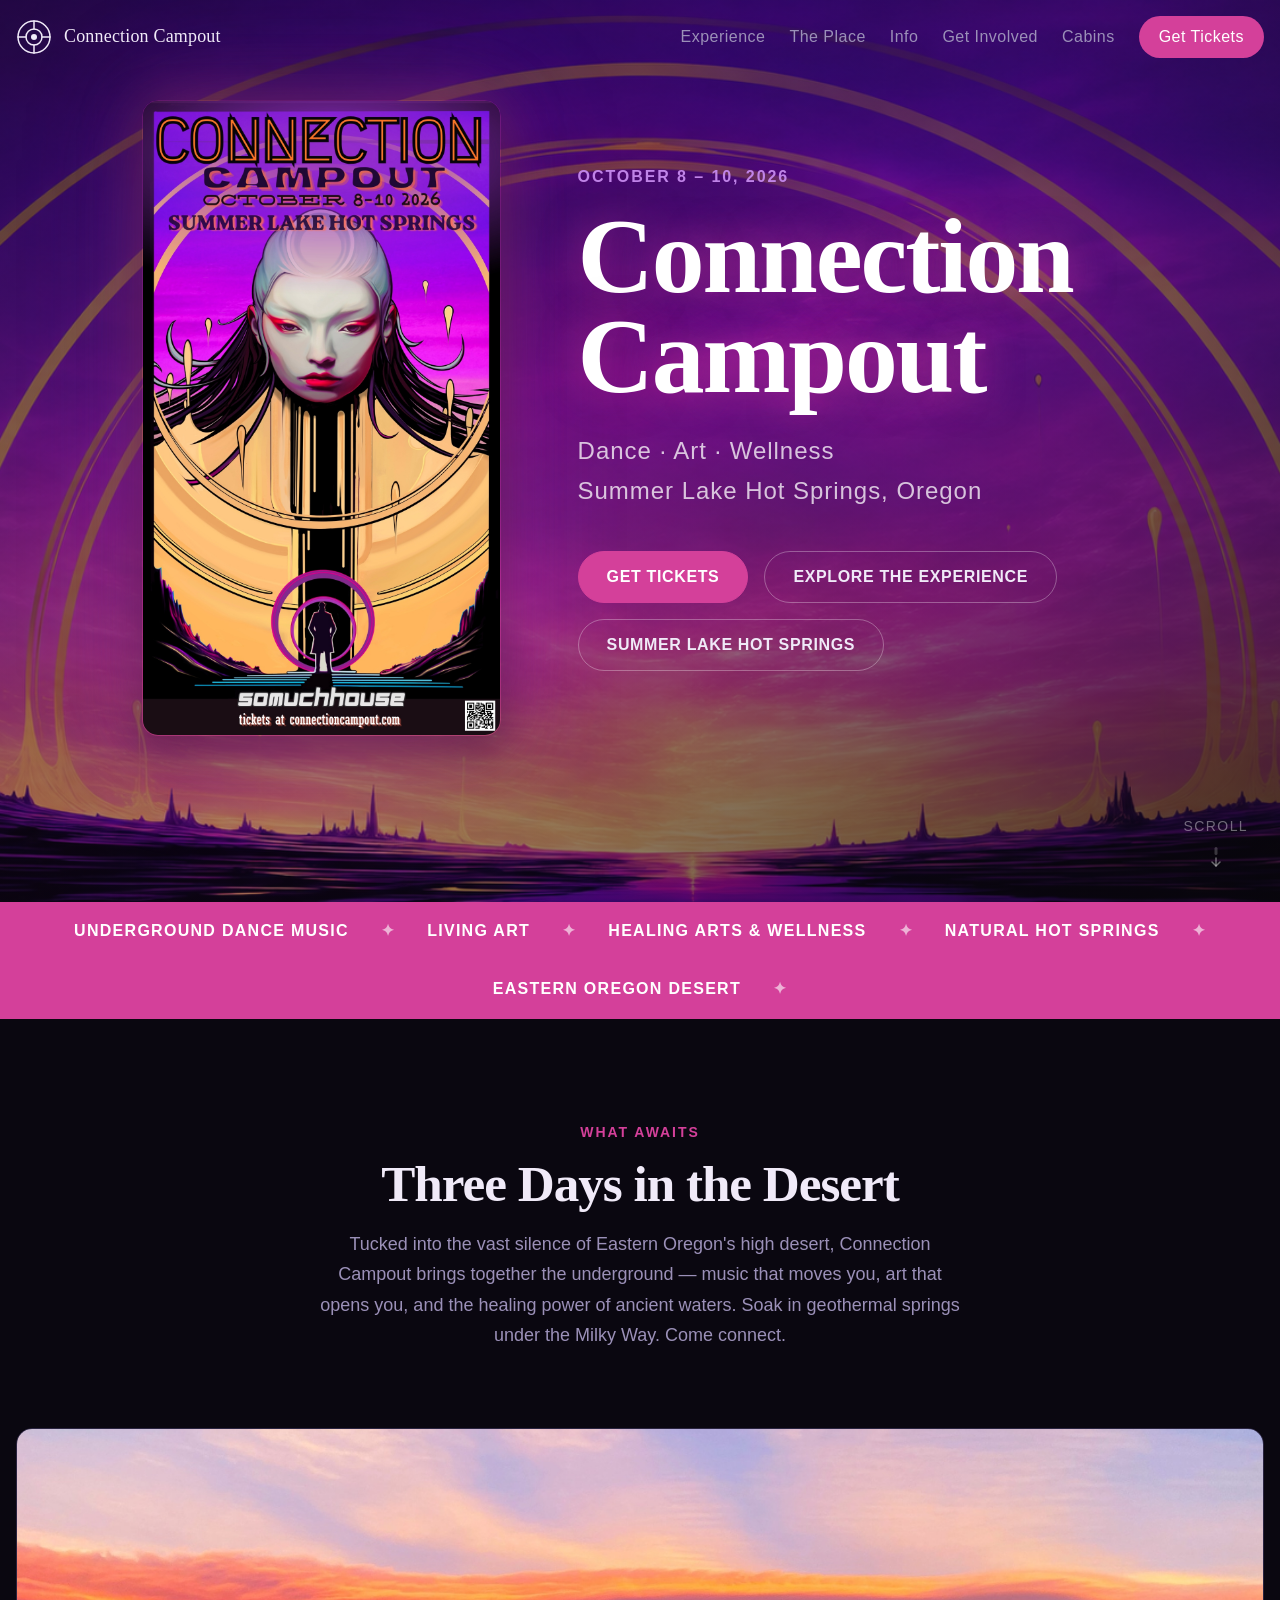
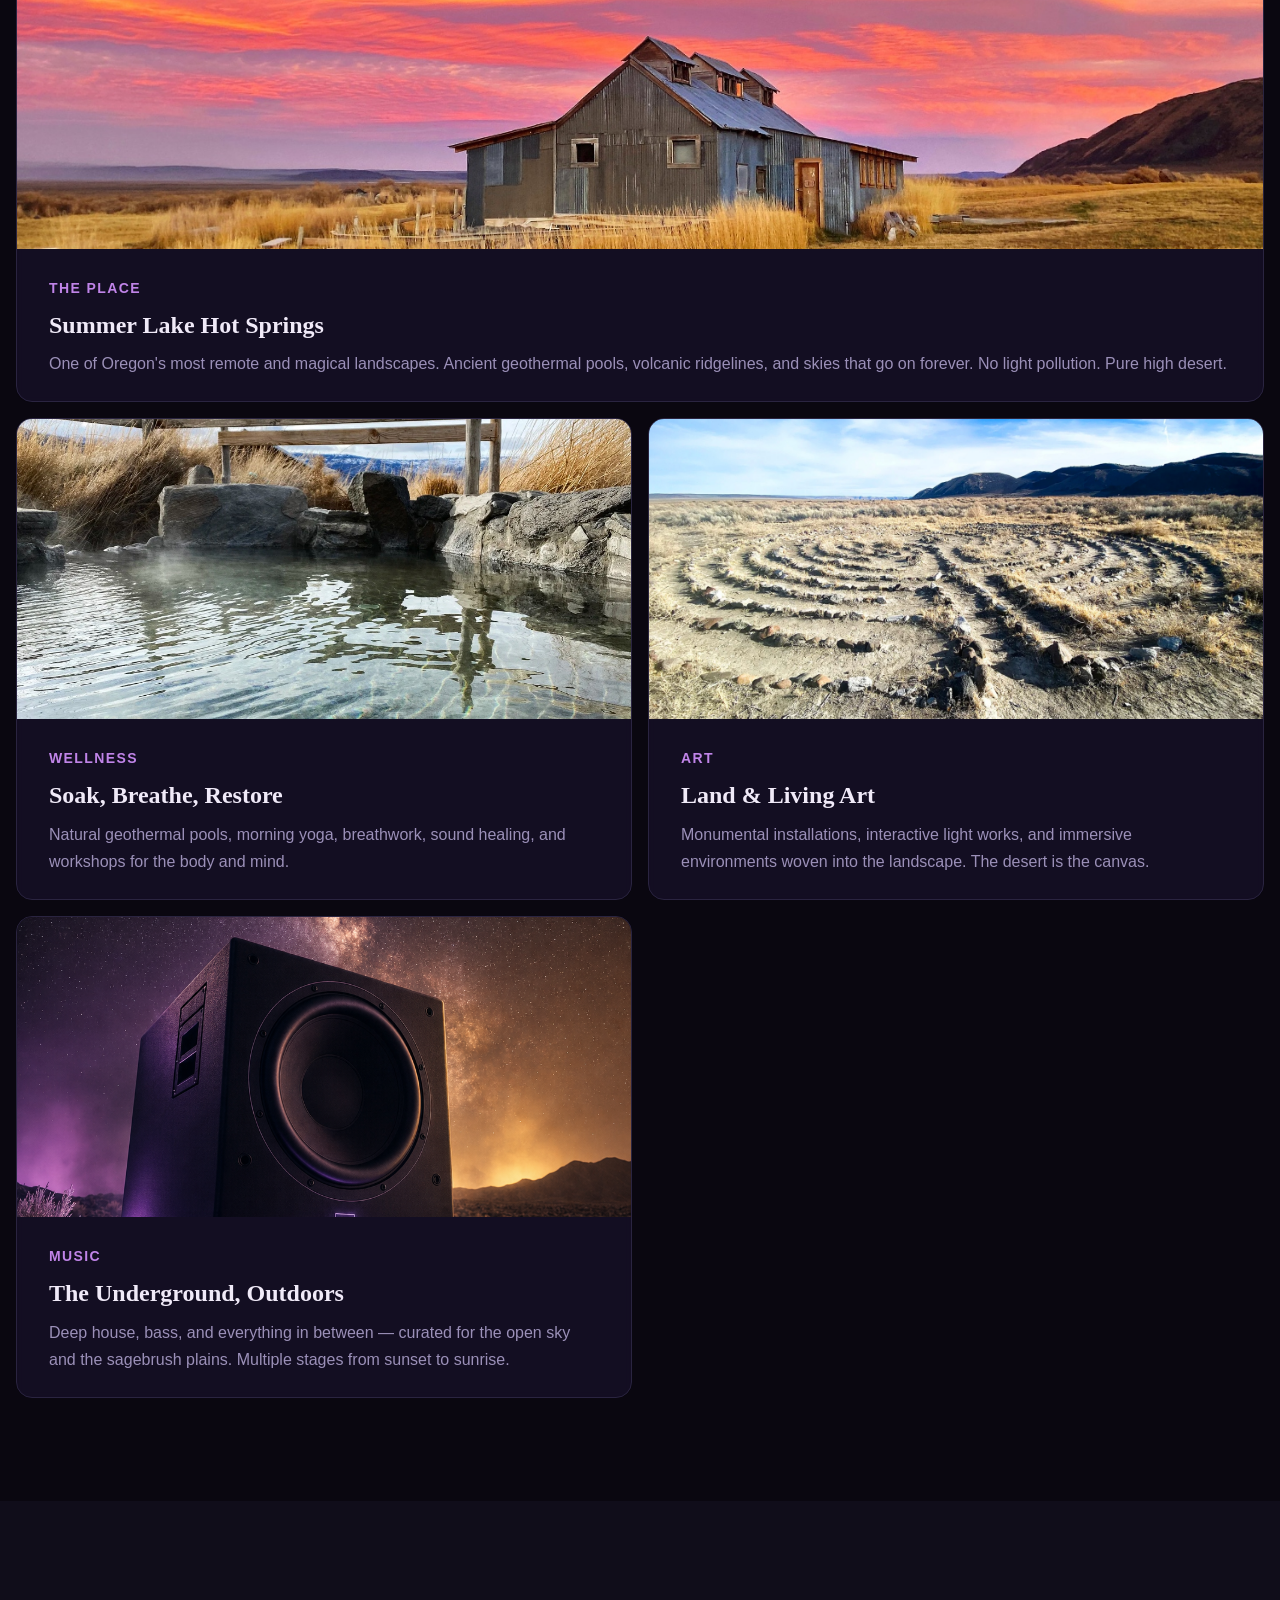
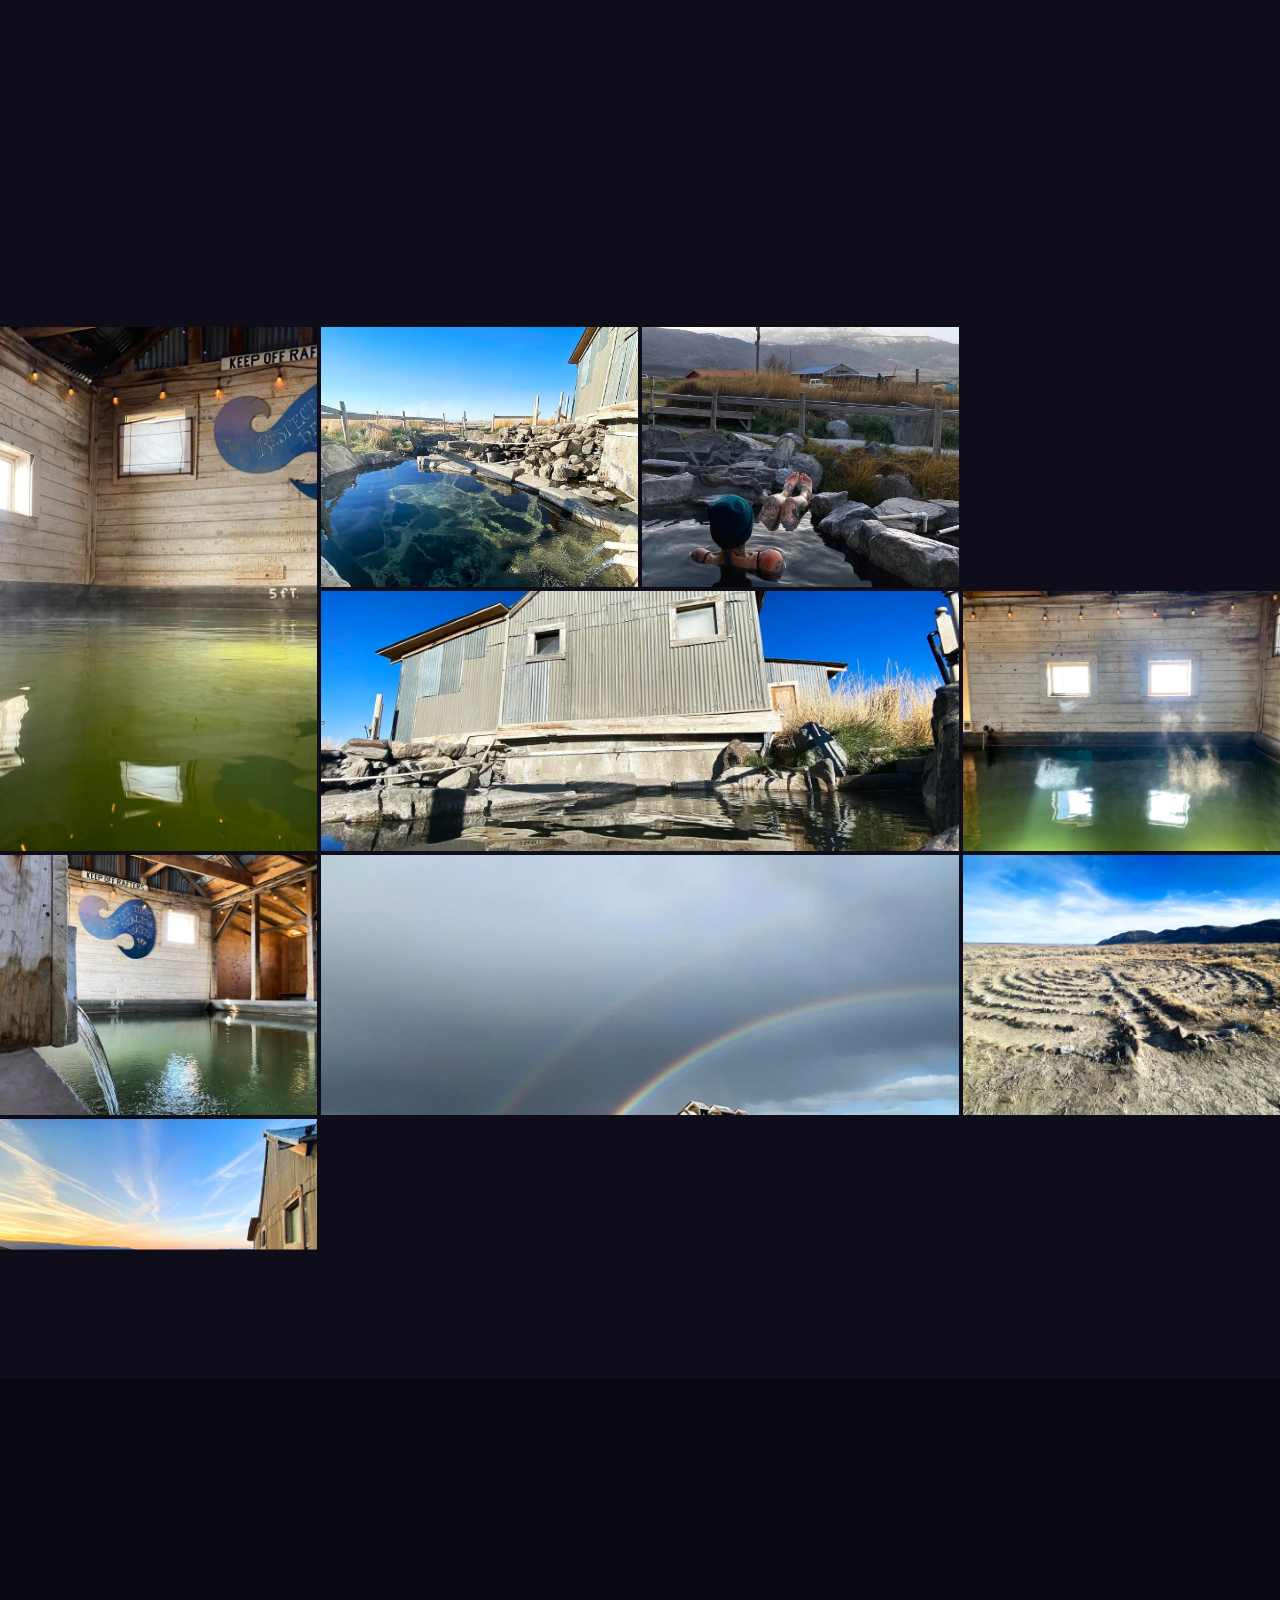
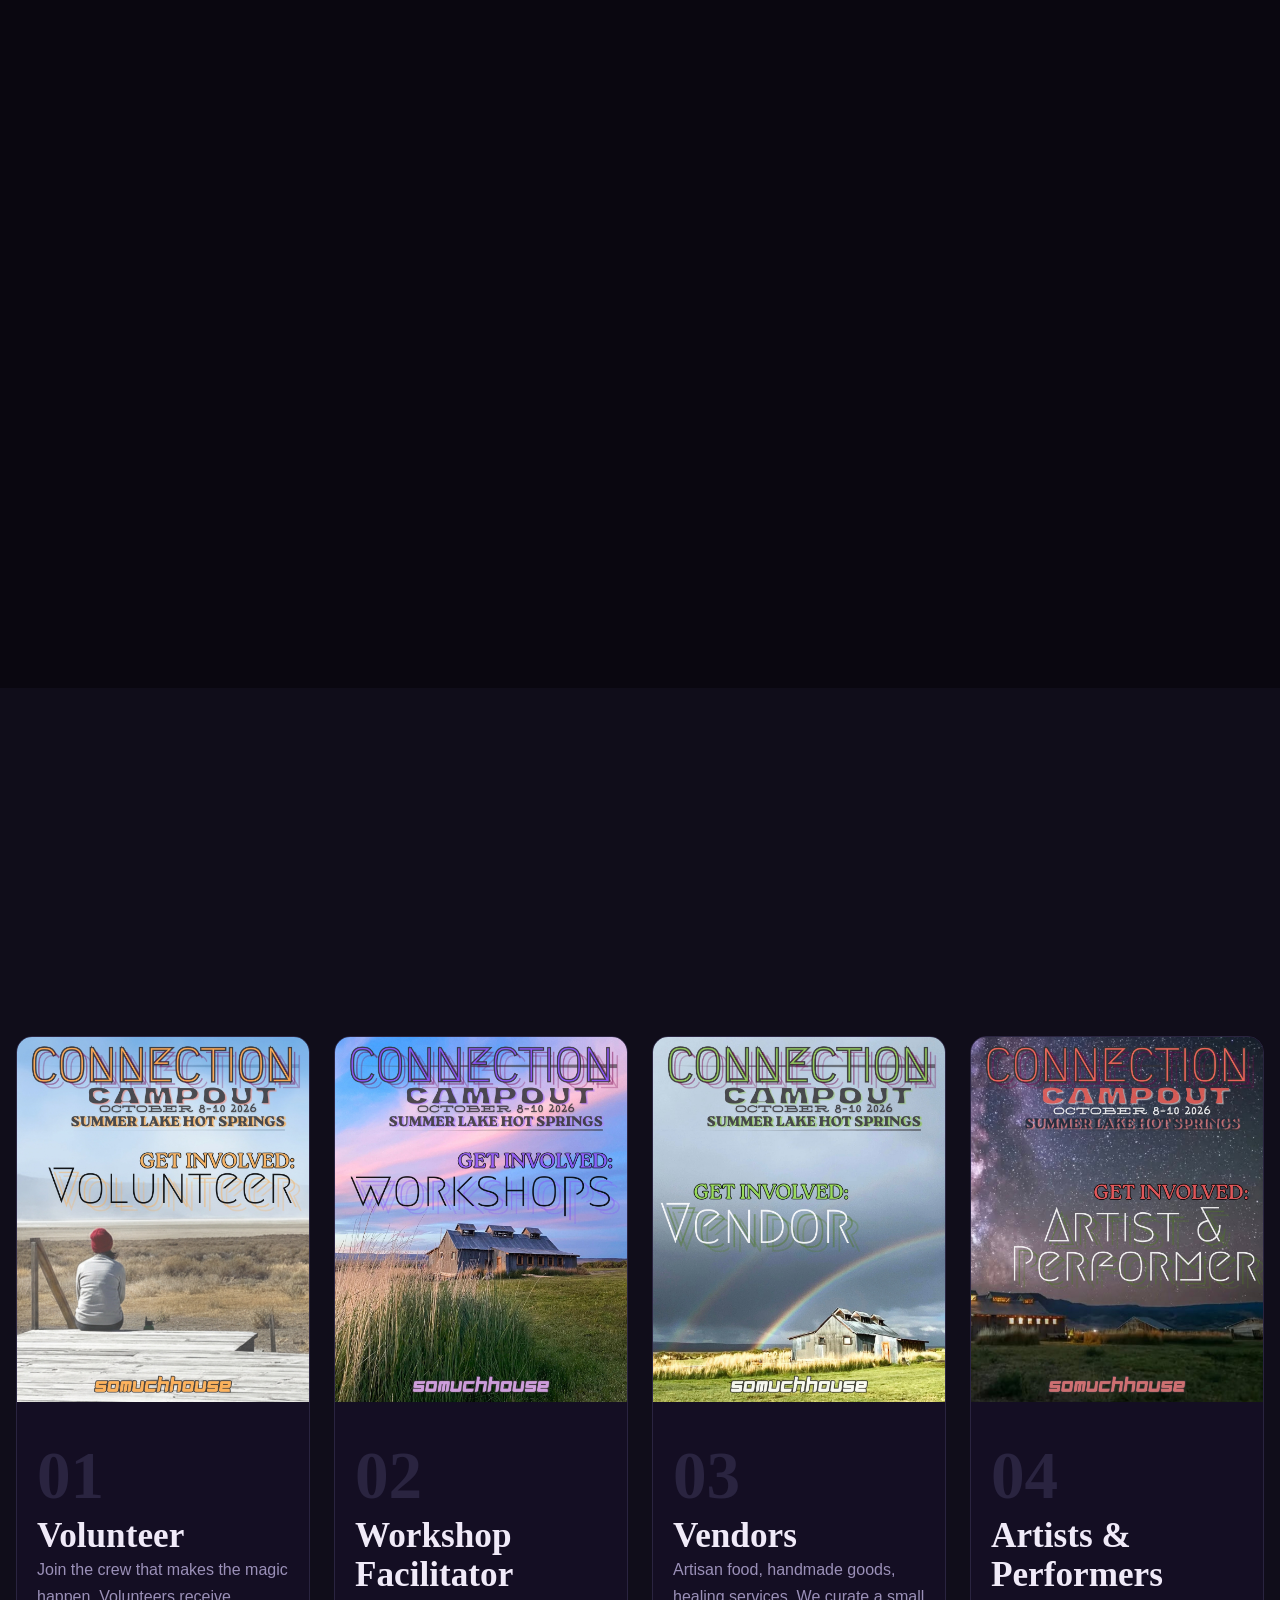
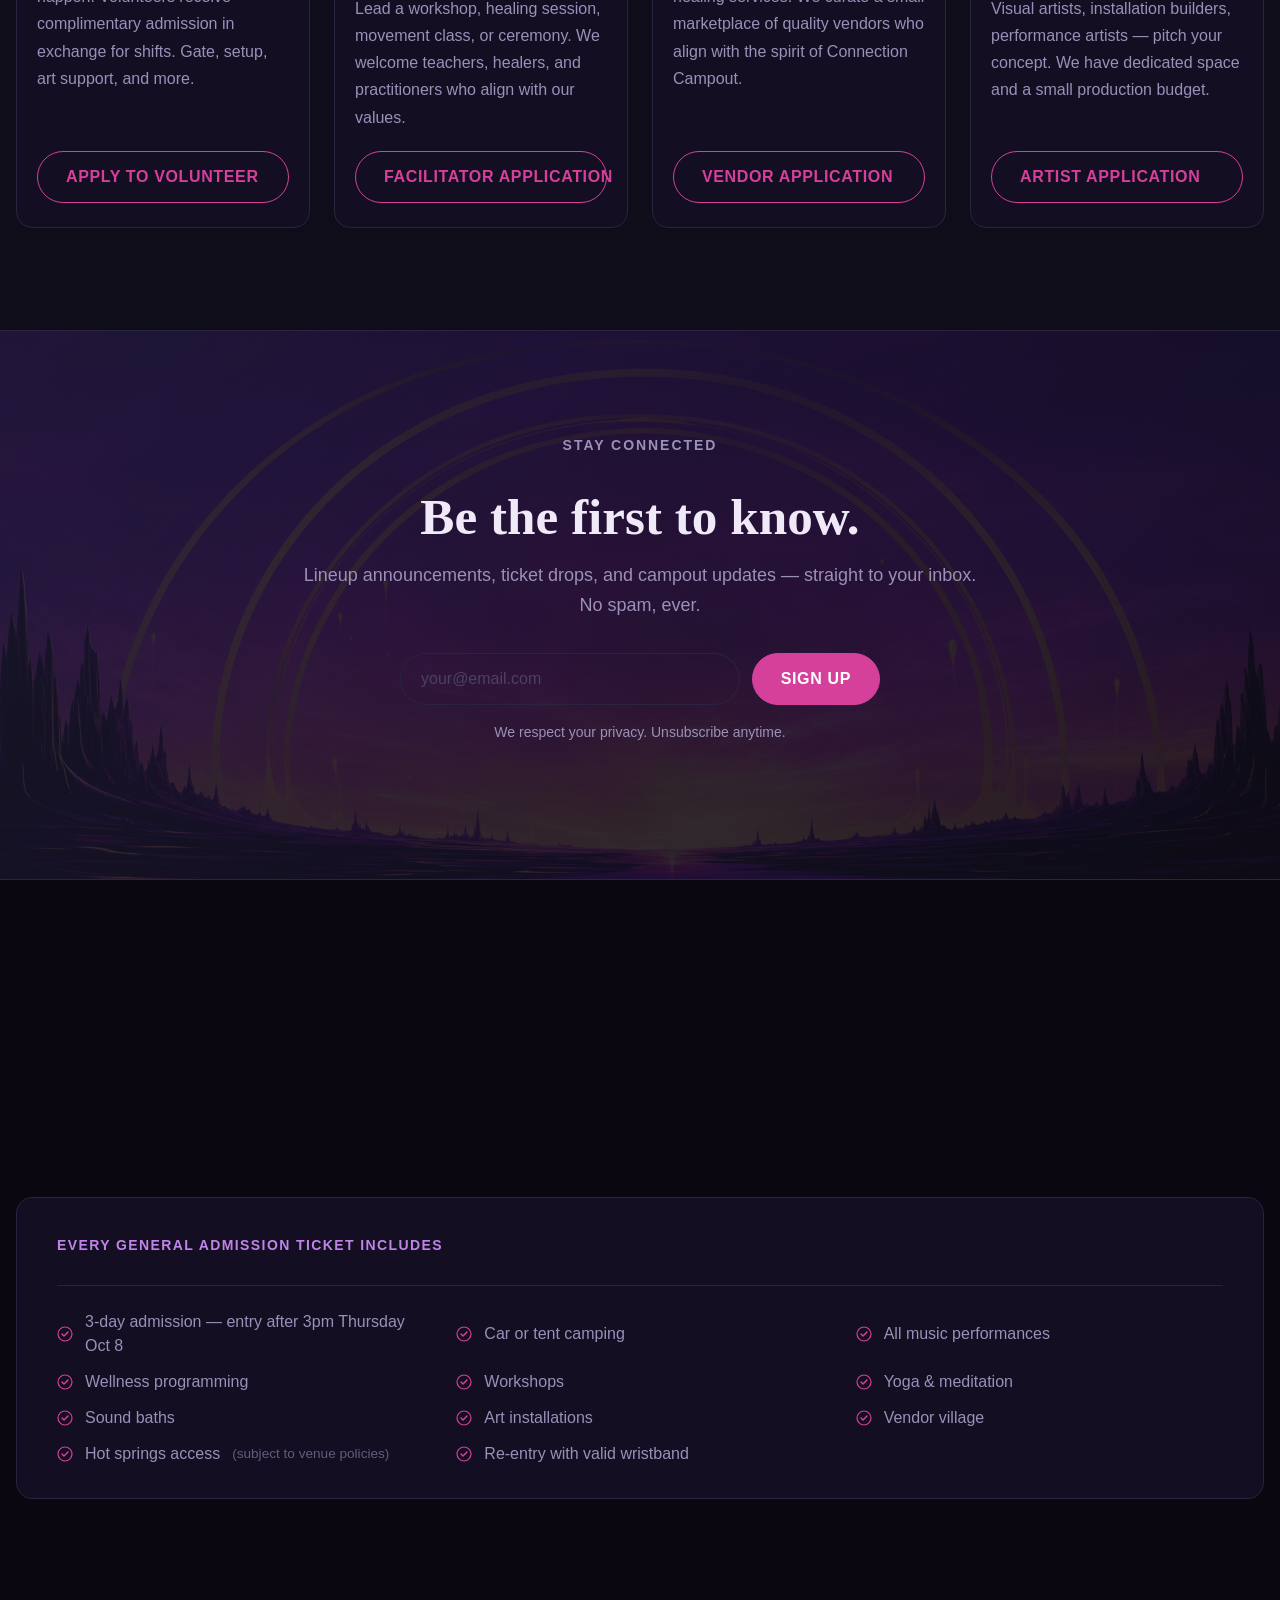
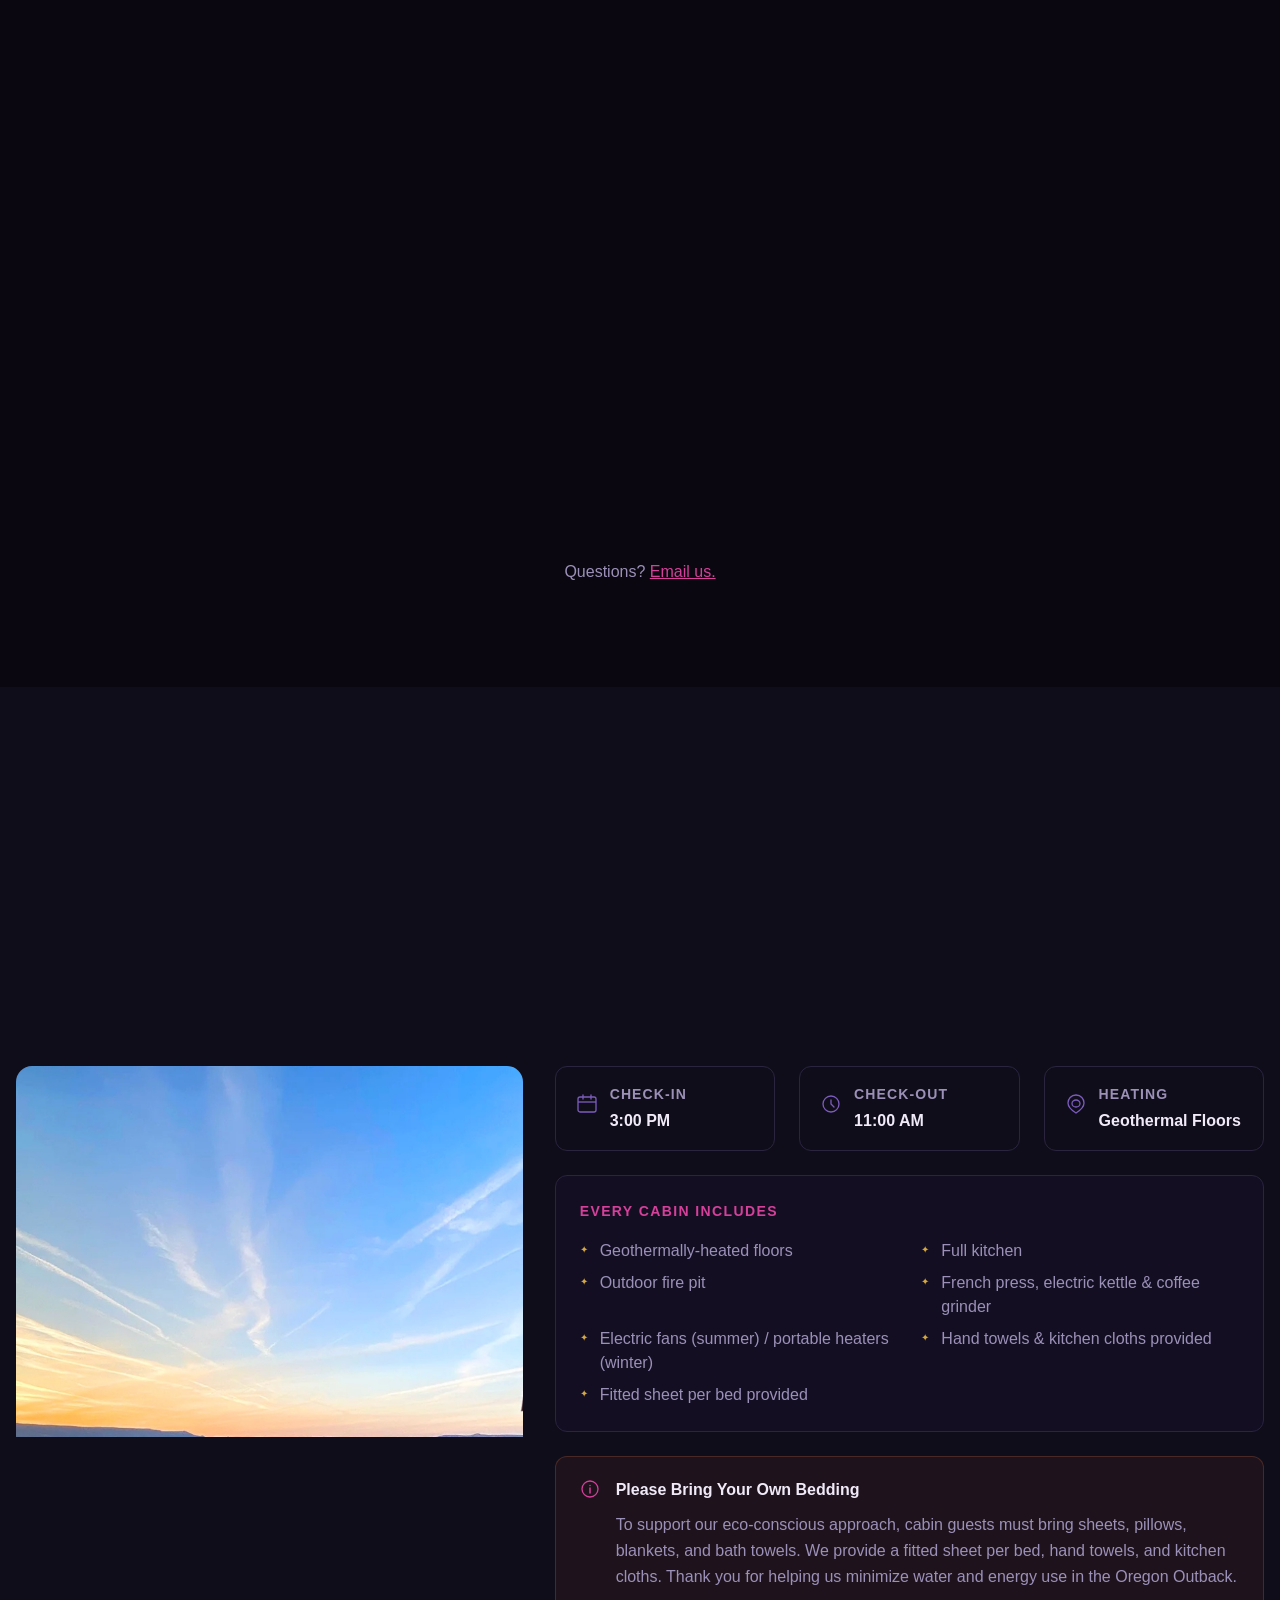
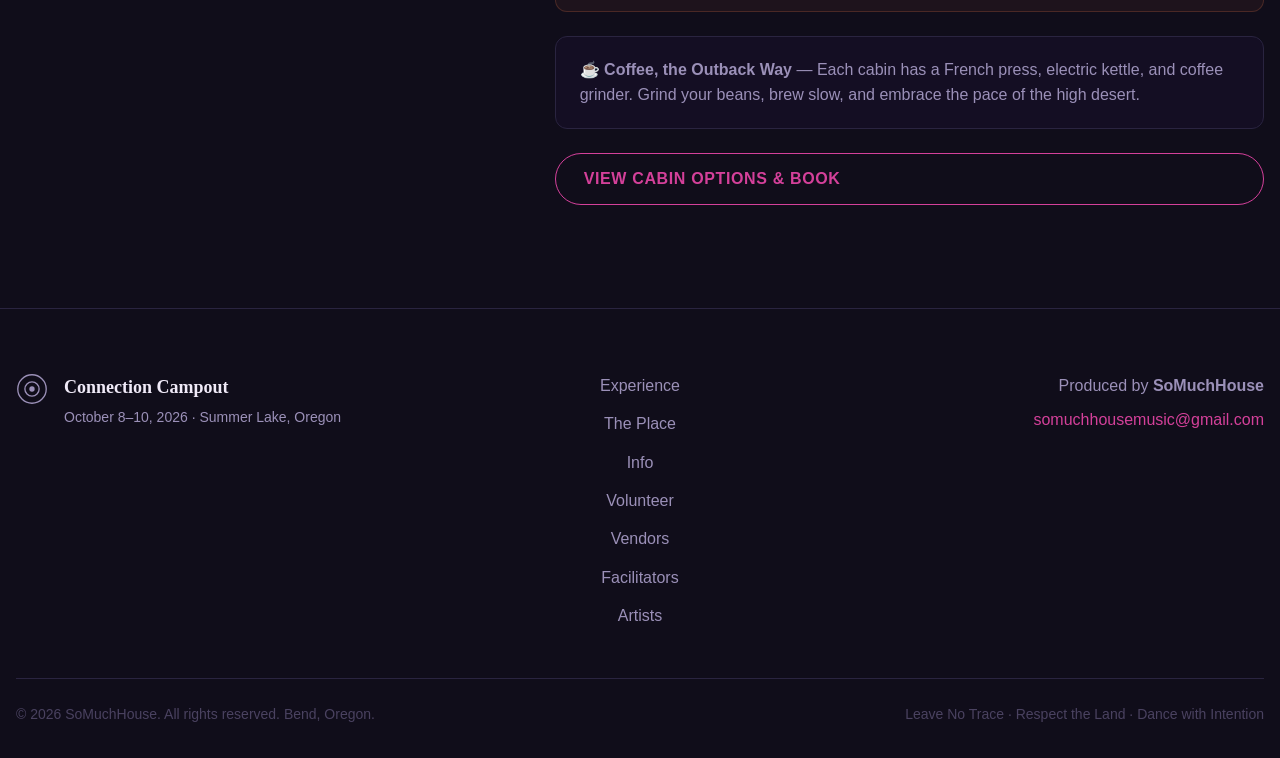
==== index.html @ ac726576 "Update ticket buttons to Mixlo slug URL" ====
<!DOCTYPE html>
<html lang="en" data-theme="dark">
<head>
  <meta charset="UTF-8" />
  <meta name="viewport" content="width=device-width, initial-scale=1.0" />
  <title>Connection Campout 2026 — Dance · Art · Wellness · Summer Lake, Oregon</title>
  <meta name="description" content="Connection Campout is a 3-day festival of underground dance music, art, and wellness at Summer Lake Hot Springs, Eastern Oregon. October 8–10, 2026." />
  <meta property="og:title" content="Connection Campout 2026" />
  <meta property="og:description" content="Dance · Art · Wellness · October 8–10 · Summer Lake Hot Springs, Oregon" />
  <meta property="og:image" content="images/bathhouse_sunset.jpg" />
  <meta property="og:type" content="website" />

  <link href="https://api.fontshare.com/v2/css?f[]=erode@300,400,500,600,700&f[]=satoshi@300,400,500,700&display=swap" rel="stylesheet" />
  <link rel="stylesheet" href="css/style.css" />
</head>
<body>

  <!-- NAV -->
  <header class="nav" id="nav">
    <div class="nav-inner">
      <a href="index.html" class="nav-logo" aria-label="Connection Campout Home">
        <svg width="36" height="36" viewBox="0 0 36 36" fill="none" aria-hidden="true">
          <circle cx="18" cy="18" r="16" stroke="currentColor" stroke-width="1.5"/>
          <circle cx="18" cy="18" r="8" stroke="currentColor" stroke-width="1.5"/>
          <line x1="18" y1="2" x2="18" y2="10" stroke="currentColor" stroke-width="1.5" stroke-linecap="round"/>
          <line x1="18" y1="26" x2="18" y2="34" stroke="currentColor" stroke-width="1.5" stroke-linecap="round"/>
          <line x1="2" y1="18" x2="10" y2="18" stroke="currentColor" stroke-width="1.5" stroke-linecap="round"/>
          <line x1="26" y1="18" x2="34" y2="18" stroke="currentColor" stroke-width="1.5" stroke-linecap="round"/>
          <circle cx="18" cy="18" r="3" fill="currentColor"/>
        </svg>
        <span class="nav-wordmark">Connection Campout</span>
      </a>
      <nav class="nav-links" aria-label="Main navigation">
        <a href="#experience">Experience</a>
        <a href="#gallery">The Place</a>
        <a href="#info">Info</a>
        <a href="#get-involved">Get Involved</a>
        <a href="#cabins">Cabins</a>
        <a href="#tickets" class="nav-cta">Get Tickets</a>
      </nav>
      <button class="nav-hamburger" aria-label="Open menu" id="hamburger">
        <span></span><span></span><span></span>
      </button>
    </div>
  </header>

  <!-- MOBILE MENU -->
  <div class="mobile-menu" id="mobile-menu" aria-hidden="true">
    <button class="mobile-close" id="mobile-close" aria-label="Close menu">✕</button>
    <nav class="mobile-nav-links">
      <a href="#experience" class="mobile-link">Experience</a>
      <a href="#gallery" class="mobile-link">The Place</a>
      <a href="#info" class="mobile-link">Info</a>
      <a href="#get-involved" class="mobile-link">Get Involved</a>
      <a href="#cabins" class="mobile-link">Cabins</a>
      <a href="#tickets" class="mobile-link highlight">Get Tickets</a>
    </nav>
  </div>

  <!-- HERO -->
  <section class="hero hero--artwork" id="hero">
    <div class="hero-bg">
      <img src="images/artwork_bg_wide.png" alt="Connection Campout 2026 festival artwork background" class="hero-img" />
      <div class="hero-overlay hero-overlay--artwork"></div>
    </div>
    <div class="hero-content hero-content--artwork">
      <div class="hero-poster-wrap">
        <img src="images/official_artwork.jpg" alt="Connection Campout 2026 official event poster" class="hero-poster" />
      </div>
      <div class="hero-text-wrap">
        <p class="hero-eyebrow">October 8 – 10, 2026</p>
        <h1 class="hero-title">Connection<br/>Campout</h1>
        <p class="hero-sub">Dance · Art · Wellness<br/>Summer Lake Hot Springs, Oregon</p>
        <div class="hero-actions">
          <a href="#tickets" class="btn btn-primary">Get Tickets</a>
          <a href="#experience" class="btn btn-ghost">Explore the Experience</a>
          <a href="https://summerlakehotsprings.squarespace.com/" target="_blank" rel="noopener" class="btn btn-ghost">Summer Lake Hot Springs</a>
        </div>
      </div>
    </div>
    <div class="hero-scroll-hint" aria-hidden="true">
      <span>Scroll</span>
      <svg width="16" height="24" viewBox="0 0 16 24" fill="none"><rect x="6.5" y="1" width="3" height="8" rx="1.5" fill="currentColor" opacity="0.5"/><path d="M8 20L4 16M8 20L12 16" stroke="currentColor" stroke-width="1.5" stroke-linecap="round"/><line x1="8" y1="12" x2="8" y2="20" stroke="currentColor" stroke-width="1.5" stroke-linecap="round"/></svg>
    </div>
  </section>

  <!-- ANNOUNCEMENT BAND -->
  <div class="band">
    <div class="band-inner">
      <span>Underground Dance Music</span>
      <span class="band-dot" aria-hidden="true">✦</span>
      <span>Living Art</span>
      <span class="band-dot" aria-hidden="true">✦</span>
      <span>Healing Arts &amp; Wellness</span>
      <span class="band-dot" aria-hidden="true">✦</span>
      <span>Natural Hot Springs</span>
      <span class="band-dot" aria-hidden="true">✦</span>
      <span>Eastern Oregon Desert</span>
      <span class="band-dot" aria-hidden="true">✦</span>
    </div>
  </div>

  <!-- EXPERIENCE SECTION -->
  <section class="section experience" id="experience">
    <div class="container">
      <div class="section-header">
        <p class="section-label">What Awaits</p>
        <h2 class="section-title">Three Days in the Desert</h2>
        <p class="section-body">Tucked into the vast silence of Eastern Oregon's high desert, Connection Campout brings together the underground — music that moves you, art that opens you, and the healing power of ancient waters. Soak in geothermal springs under the Milky Way. Come connect.</p>
      </div>

      <div class="experience-grid">
        <div class="exp-card exp-card--large">
          <img src="images/bathhouse_sunrise.jpg" alt="Summer Lake Hot Springs bathhouse at sunrise with vivid pink and orange sky" class="exp-card-img" loading="lazy"/>
          <div class="exp-card-body">
            <span class="exp-tag">The Place</span>
            <h3>Summer Lake Hot Springs</h3>
            <p>One of Oregon's most remote and magical landscapes. Ancient geothermal pools, volcanic ridgelines, and skies that go on forever. No light pollution. Pure high desert.</p>
          </div>
        </div>
        <div class="exp-card">
          <img src="images/outdoor_pools.jpg" alt="Outdoor hot spring pool with blue sky and mountains at Summer Lake" class="exp-card-img" loading="lazy"/>
          <div class="exp-card-body">
            <span class="exp-tag">Wellness</span>
            <h3>Soak, Breathe, Restore</h3>
            <p>Natural geothermal pools, morning yoga, breathwork, sound healing, and workshops for the body and mind.</p>
          </div>
        </div>
        <div class="exp-card">
          <img src="images/labyrinth.jpg" alt="Stone labyrinth in the Eastern Oregon desert at Summer Lake" class="exp-card-img" loading="lazy"/>
          <div class="exp-card-body">
            <span class="exp-tag">Art</span>
            <h3>Land &amp; Living Art</h3>
            <p>Monumental installations, interactive light works, and immersive environments woven into the landscape. The desert is the canvas.</p>
          </div>
        </div>
        <div class="exp-card">
          <img src="images/music_subwoofer.png" alt="Subwoofer speaker under the Milky Way in the Eastern Oregon desert" class="exp-card-img" loading="lazy"/>
          <div class="exp-card-body">
            <span class="exp-tag">Music</span>
            <h3>The Underground, Outdoors</h3>
            <p>Deep house, bass, and everything in between — curated for the open sky and the sagebrush plains. Multiple stages from sunset to sunrise.</p>
          </div>
        </div>
      </div>
    </div>
  </section>

  <!-- PHOTO GALLERY -->
  <section class="section gallery-section" id="gallery">
    <div class="container">
      <div class="section-header">
        <p class="section-label">The Place</p>
        <h2 class="section-title">Summer Lake Hot Springs</h2>
        <p class="section-body">A working geothermal resort in the high desert of Lake County, Oregon. Historic bathhouse, outdoor pools, stone soaking tubs, a stone labyrinth — and nothing but open sky and silence in every direction.</p>
      </div>
    </div>

    <div class="gallery-grid">
      <div class="gallery-item gallery-item--tall">
        <img src="images/bathhouse_angle.jpg" alt="Inside the historic Summer Lake bathhouse — steaming geothermal pool with 'Respect These Healing Waters' sign" loading="lazy"/>
      </div>
      <div class="gallery-item">
        <img src="images/soaking_pools5.jpg" alt="Outdoor soaking pool at Summer Lake Hot Springs with blue sky reflection" loading="lazy"/>
      </div>
      <div class="gallery-item">
        <img src="images/rock_pools.jpg" alt="Person soaking in a rock pool at Summer Lake Hot Springs with mountain view" loading="lazy"/>
      </div>
      <div class="gallery-item gallery-item--wide">
        <img src="images/soaking_pools6.jpg" alt="Soaking pool beside the historic bathhouse at Summer Lake, Oregon" loading="lazy"/>
      </div>
      <div class="gallery-item">
        <img src="images/bathhouse_windows.jpg" alt="Steam rising inside the Summer Lake Hot Springs bathhouse, two windows reflecting light" loading="lazy"/>
      </div>
      <div class="gallery-item">
        <img src="images/soaking_pools2.jpg" alt="Clear outdoor hot spring pool at Summer Lake with desert landscape" loading="lazy"/>
      </div>
      <div class="gallery-item gallery-item--wide">
        <img src="images/bathhouse_rainbow.jpg" alt="Double rainbow over the Summer Lake Hot Springs bathhouse" loading="lazy"/>
      </div>
      <div class="gallery-item">
        <img src="images/labyrinth.jpg" alt="Stone labyrinth at Summer Lake Oregon with volcanic mountains in the background" loading="lazy"/>
      </div>
      <div class="gallery-item">
        <img src="images/soaking_pools7.jpg" alt="Summer Lake Hot Springs bathhouse at golden hour" loading="lazy"/>
      </div>
    </div>
  </section>

  <!-- INFO SECTION -->
  <section class="section info-section" id="info">
    <div class="container">
      <div class="section-header">
        <p class="section-label">Need to Know</p>
        <h2 class="section-title">Festival Info</h2>
      </div>
      <div class="info-grid">
        <div class="info-card">
          <div class="info-icon">
            <svg width="28" height="28" viewBox="0 0 28 28" fill="none"><rect x="3" y="5" width="22" height="20" rx="2" stroke="currentColor" stroke-width="1.5"/><line x1="3" y1="11" x2="25" y2="11" stroke="currentColor" stroke-width="1.5"/><line x1="9" y1="2" x2="9" y2="8" stroke="currentColor" stroke-width="1.5" stroke-linecap="round"/><line x1="19" y1="2" x2="19" y2="8" stroke="currentColor" stroke-width="1.5" stroke-linecap="round"/></svg>
          </div>
          <h3>Dates</h3>
          <p>October 8–10, 2026<br/>Gates open Thursday at 3pm<br/>Event closes Sunday at noon</p>
        </div>
        <div class="info-card">
          <div class="info-icon">
            <svg width="28" height="28" viewBox="0 0 28 28" fill="none"><path d="M14 3 C9 3 5 7.5 5 13 C5 19.5 14 25 14 25 C14 25 23 19.5 23 13 C23 7.5 19 3 14 3Z" stroke="currentColor" stroke-width="1.5"/><circle cx="14" cy="13" r="3.5" stroke="currentColor" stroke-width="1.5"/></svg>
          </div>
          <h3>Location</h3>
          <p>Summer Lake Hot Springs<br/>Lake County, Oregon<br/>~2 hrs from Bend · ~3 hrs from Eugene · ~5 hrs from Portland</p>
        </div>
        <div class="info-card">
          <div class="info-icon">
            <svg width="28" height="28" viewBox="0 0 28 28" fill="none"><path d="M6 22 L6 12 L14 4 L22 12 L22 22" stroke="currentColor" stroke-width="1.5" stroke-linejoin="round"/><rect x="10" y="16" width="8" height="6" stroke="currentColor" stroke-width="1.5"/></svg>
          </div>
          <h3>Camping</h3>
          <p>Car camping &amp; tent camping available. Bring warm layers — October desert nights get cold. Limited RV spots.</p>
        </div>
        <div class="info-card">
          <div class="info-icon">
            <svg width="28" height="28" viewBox="0 0 28 28" fill="none"><circle cx="14" cy="14" r="10" stroke="currentColor" stroke-width="1.5"/><path d="M14 9 L14 15 L18 15" stroke="currentColor" stroke-width="1.5" stroke-linecap="round" stroke-linejoin="round"/></svg>
          </div>
          <h3>Ages</h3>
          <p>18+ event. Valid ID required for entry. All-gender spaces. Leave No Trace principles apply.</p>
        </div>
        <div class="info-card">
          <div class="info-icon">
            <svg width="28" height="28" viewBox="0 0 28 28" fill="none"><path d="M5 14 C5 9 9 5 14 5 C19 5 23 9 23 14" stroke="currentColor" stroke-width="1.5" stroke-linecap="round"/><path d="M5 14 C5 19 9 23 14 23 C19 23 23 19 23 14" stroke="currentColor" stroke-width="1.5" stroke-linecap="round" stroke-dasharray="2 3"/></svg>
          </div>
          <h3>Sustainability</h3>
          <p>Zero-waste initiative. Bring reusable cups and plates. Carpool encouraged — remote location requires planning. Leave No Trace principles apply.</p>
        </div>
        <div class="info-card">
          <div class="info-icon">
            <svg width="28" height="28" viewBox="0 0 28 28" fill="none"><path d="M14 4 L17 10 L24 11 L19 16 L20 23 L14 20 L8 23 L9 16 L4 11 L11 10 Z" stroke="currentColor" stroke-width="1.5" stroke-linejoin="round"/></svg>
          </div>
          <h3>What to Expect</h3>
          <p>A small, intentional gathering and co-creation effort. Deep connections, transformative moments, and dancing under one of Oregon's darkest skies.</p>
        </div>
      </div>
    </div>
  </section>

  <!-- GET INVOLVED SECTION -->
  <section class="section get-involved" id="get-involved">
    <div class="container">
      <div class="section-header">
        <p class="section-label">Participate</p>
        <h2 class="section-title">Get Involved</h2>
        <p class="section-body">Connection Campout is built by the community. Join us as a volunteer, workshop facilitator, or vendor.</p>
      </div>
      <div class="involve-grid involve-grid--4">
        <div class="involve-card involve-card--img">
          <div class="involve-card-img">
            <img src="images/involve_volunteer.jpg" alt="Get Involved: Volunteer at Connection Campout" />
          </div>
          <div class="involve-card-body">
            <div class="involve-number">01</div>
            <h3>Volunteer</h3>
            <p>Join the crew that makes the magic happen. Volunteers receive complimentary admission in exchange for shifts. Gate, setup, art support, and more.</p>
            <a href="https://forms.gle/FAuTZyU9rNmxo1Rw6" target="_blank" rel="noopener" class="btn btn-outline">Apply to Volunteer</a>
          </div>
        </div>
        <div class="involve-card involve-card--img">
          <div class="involve-card-img">
            <img src="images/involve_workshop.jpg" alt="Get Involved: Workshops at Connection Campout" />
          </div>
          <div class="involve-card-body">
            <div class="involve-number">02</div>
            <h3>Workshop Facilitator</h3>
            <p>Lead a workshop, healing session, movement class, or ceremony. We welcome teachers, healers, and practitioners who align with our values.</p>
            <a href="https://forms.gle/PNgAi75QZ1zU8KFH9" target="_blank" rel="noopener" class="btn btn-outline">Facilitator Application</a>
          </div>
        </div>
        <div class="involve-card involve-card--img">
          <div class="involve-card-img">
            <img src="images/involve_vendor.jpg" alt="Get Involved: Vendor at Connection Campout" />
          </div>
          <div class="involve-card-body">
            <div class="involve-number">03</div>
            <h3>Vendors</h3>
            <p>Artisan food, handmade goods, healing services. We curate a small marketplace of quality vendors who align with the spirit of Connection Campout.</p>
            <a href="https://forms.gle/FANZG1S6dTWk2NYN6" target="_blank" rel="noopener" class="btn btn-outline">Vendor Application</a>
          </div>
        </div>
        <div class="involve-card involve-card--img">
          <div class="involve-card-img">
            <img src="images/involve_artist.jpg" alt="Get Involved: Artist &amp; Performer at Connection Campout" />
          </div>
          <div class="involve-card-body">
            <div class="involve-number">04</div>
            <h3>Artists &amp; Performers</h3>
            <p>Visual artists, installation builders, performance artists — pitch your concept. We have dedicated space and a small production budget.</p>
            <a href="artist.html" class="btn btn-outline">Artist Application</a>
          </div>
        </div>
      </div>
    </div>
  </section>

  <!-- EMAIL SIGNUP -->
  <section class="section signup-section" id="signup">
    <div class="container narrow">
      <div class="signup-inner">
        <p class="section-label">Stay Connected</p>
        <h2>Be the first to know.</h2>
        <p>Lineup announcements, ticket drops, and campout updates — straight to your inbox. No spam, ever.</p>
        <form class="signup-form" action="#" method="post" id="signup-form">
          <input type="email" name="email" placeholder="your@email.com" required aria-label="Email address" class="signup-input" />
          <button type="submit" class="btn btn-primary">Sign Up</button>
        </form>
        <p class="signup-fine">We respect your privacy. Unsubscribe anytime.</p>
      </div>
    </div>
  </section>

  <!-- TICKETS SECTION -->
  <section class="section tickets-section" id="tickets">
    <div class="container">
      <div class="section-header">
        <p class="section-label">Join Us</p>
        <h2 class="section-title">Get Your Ticket</h2>
        <p class="section-body">Early bird tickets are limited. Secure your spot in the desert before they're gone.</p>
      </div>

      <!-- WHAT'S INCLUDED BANNER -->
      <div class="ticket-includes-banner">
        <div class="ticket-includes-banner-header">
          <span class="exp-tag" style="font-size: var(--text-xs);">Every General Admission Ticket Includes</span>
        </div>
        <ul class="ticket-includes-all">
          <li>
            <svg width="16" height="16" viewBox="0 0 16 16" fill="none"><circle cx="8" cy="8" r="7" stroke="currentColor" stroke-width="1.2"/><path d="M5 8l2 2 4-4" stroke="currentColor" stroke-width="1.5" stroke-linecap="round" stroke-linejoin="round"/></svg>
            3-day admission — entry after 3pm Thursday Oct 8
          </li>
          <li>
            <svg width="16" height="16" viewBox="0 0 16 16" fill="none"><circle cx="8" cy="8" r="7" stroke="currentColor" stroke-width="1.2"/><path d="M5 8l2 2 4-4" stroke="currentColor" stroke-width="1.5" stroke-linecap="round" stroke-linejoin="round"/></svg>
            Car or tent camping
          </li>
          <li>
            <svg width="16" height="16" viewBox="0 0 16 16" fill="none"><circle cx="8" cy="8" r="7" stroke="currentColor" stroke-width="1.2"/><path d="M5 8l2 2 4-4" stroke="currentColor" stroke-width="1.5" stroke-linecap="round" stroke-linejoin="round"/></svg>
            All music performances
          </li>
          <li>
            <svg width="16" height="16" viewBox="0 0 16 16" fill="none"><circle cx="8" cy="8" r="7" stroke="currentColor" stroke-width="1.2"/><path d="M5 8l2 2 4-4" stroke="currentColor" stroke-width="1.5" stroke-linecap="round" stroke-linejoin="round"/></svg>
            Wellness programming
          </li>
          <li>
            <svg width="16" height="16" viewBox="0 0 16 16" fill="none"><circle cx="8" cy="8" r="7" stroke="currentColor" stroke-width="1.2"/><path d="M5 8l2 2 4-4" stroke="currentColor" stroke-width="1.5" stroke-linecap="round" stroke-linejoin="round"/></svg>
            Workshops
          </li>
          <li>
            <svg width="16" height="16" viewBox="0 0 16 16" fill="none"><circle cx="8" cy="8" r="7" stroke="currentColor" stroke-width="1.2"/><path d="M5 8l2 2 4-4" stroke="currentColor" stroke-width="1.5" stroke-linecap="round" stroke-linejoin="round"/></svg>
            Yoga &amp; meditation
          </li>
          <li>
            <svg width="16" height="16" viewBox="0 0 16 16" fill="none"><circle cx="8" cy="8" r="7" stroke="currentColor" stroke-width="1.2"/><path d="M5 8l2 2 4-4" stroke="currentColor" stroke-width="1.5" stroke-linecap="round" stroke-linejoin="round"/></svg>
            Sound baths
          </li>
          <li>
            <svg width="16" height="16" viewBox="0 0 16 16" fill="none"><circle cx="8" cy="8" r="7" stroke="currentColor" stroke-width="1.2"/><path d="M5 8l2 2 4-4" stroke="currentColor" stroke-width="1.5" stroke-linecap="round" stroke-linejoin="round"/></svg>
            Art installations
          </li>
          <li>
            <svg width="16" height="16" viewBox="0 0 16 16" fill="none"><circle cx="8" cy="8" r="7" stroke="currentColor" stroke-width="1.2"/><path d="M5 8l2 2 4-4" stroke="currentColor" stroke-width="1.5" stroke-linecap="round" stroke-linejoin="round"/></svg>
            Vendor village
          </li>
          <li>
            <svg width="16" height="16" viewBox="0 0 16 16" fill="none"><circle cx="8" cy="8" r="7" stroke="currentColor" stroke-width="1.2"/><path d="M5 8l2 2 4-4" stroke="currentColor" stroke-width="1.5" stroke-linecap="round" stroke-linejoin="round"/></svg>
            Hot springs access <span style="opacity:0.6; font-size:0.85em;">(subject to venue policies)</span>
          </li>
          <li>
            <svg width="16" height="16" viewBox="0 0 16 16" fill="none"><circle cx="8" cy="8" r="7" stroke="currentColor" stroke-width="1.2"/><path d="M5 8l2 2 4-4" stroke="currentColor" stroke-width="1.5" stroke-linecap="round" stroke-linejoin="round"/></svg>
            Re-entry with valid wristband
          </li>
        </ul>
      </div>

      <div class="tickets-grid">
        <div class="ticket-card ticket-card--featured">
          <div class="ticket-badge">Limited Availability</div>
          <div class="ticket-tier">Early Bird GA</div>
          <div class="ticket-price">$175</div>
          <div class="ticket-desc">First release pricing — same full weekend experience at the best rate. Grab yours before they're gone.</div>
          <ul class="ticket-includes">
            <li>All GA inclusions above</li>
            <li>Car or tent camping</li>
            <li>Limited quantity</li>
          </ul>
          <a href="https://mixloevents.com/events/connection-campout-2026" target="_blank" rel="noopener" class="btn btn-primary ticket-btn">Buy Early Bird</a>
          <p class="ticket-note">Selling fast</p>
        </div>
        <div class="ticket-card">
          <div class="ticket-tier">Cabin Package</div>
          <div class="ticket-price">Tickets Included</div>
          <div class="ticket-desc">Email to BOOK — stay on-site in a cozy cabin at Summer Lake Hot Springs with event admission included in your package.</div>
          <ul class="ticket-includes">
            <li>Full GA ticket included</li>
            <li>Geothermal heated floors</li>
            <li>Check-in 3pm / Check-out 11am</li>
            <li>Private cabin for your group</li>
            <li>Coffee available on-site</li>
          </ul>
          <a href="https://mixloevents.com/events/connection-campout-2026" target="_blank" rel="noopener" class="btn btn-primary ticket-btn">Book Cabin Package</a>
          <p class="ticket-note">Ticket link coming soon &mdash; <a href="mailto:somuchhousemusic@gmail.com" style="color:inherit;text-decoration:underline;">email us for bookings</a></p>
        </div>
        <div class="ticket-card">
          <div class="ticket-tier">RV Spot w/ Hookups</div>
          <div class="ticket-price">RV Spots</div>
          <div class="ticket-desc">Bring your rig and plug in. Full hookup RV spots on-site at Summer Lake Hot Springs. GA ticket purchased separately.</div>
          <ul class="ticket-includes">
            <li>Full hookups on-site</li>
            <li>On-site at Summer Lake Hot Springs</li>
            <li>Full weekend access</li>
          </ul>
          <a href="https://mixloevents.com/events/connection-campout-2026" target="_blank" rel="noopener" class="btn btn-primary ticket-btn">Book RV Spot</a>
          <p class="ticket-note">Ticket link coming soon</p>
        </div>
      </div>
      <p class="tickets-note">Questions? <a href="mailto:somuchhousemusic@gmail.com">Email us.</a></p>
    </div>
  </section>

  <!-- CABINS SECTION -->
  <section class="section cabins-section" id="cabins">
    <div class="container">
      <div class="section-header">
        <p class="section-label">Stay On-Site</p>
        <h2 class="section-title">Cabin Accommodations</h2>
        <p class="section-body">Skip the tent and wake up warm. Summer Lake Hot Springs offers private cabins with geothermally-heated floors, kitchens, and outdoor fire pits — all steps from the hot springs.</p>
      </div>

      <div class="cabins-grid">
        <div class="cabin-card cabin-card--image">
          <img src="images/soaking_pools7.jpg" alt="Summer Lake Hot Springs bathhouse at golden hour" loading="lazy" />
        </div>

        <div class="cabin-details">
          <div class="cabin-detail-row">
            <div class="cabin-detail">
              <div class="cabin-detail-icon">
                <svg width="22" height="22" viewBox="0 0 22 22" fill="none"><rect x="2" y="4" width="18" height="15" rx="2" stroke="currentColor" stroke-width="1.3"/><line x1="2" y1="9" x2="20" y2="9" stroke="currentColor" stroke-width="1.3"/><line x1="7" y1="2" x2="7" y2="6" stroke="currentColor" stroke-width="1.3" stroke-linecap="round"/><line x1="15" y1="2" x2="15" y2="6" stroke="currentColor" stroke-width="1.3" stroke-linecap="round"/></svg>
              </div>
              <div>
                <p class="cabin-detail-label">Check-in</p>
                <p class="cabin-detail-value">3:00 PM</p>
              </div>
            </div>
            <div class="cabin-detail">
              <div class="cabin-detail-icon">
                <svg width="22" height="22" viewBox="0 0 22 22" fill="none"><circle cx="11" cy="11" r="8" stroke="currentColor" stroke-width="1.3"/><path d="M11 7v4l3 3" stroke="currentColor" stroke-width="1.3" stroke-linecap="round" stroke-linejoin="round"/></svg>
              </div>
              <div>
                <p class="cabin-detail-label">Check-out</p>
                <p class="cabin-detail-value">11:00 AM</p>
              </div>
            </div>
            <div class="cabin-detail">
              <div class="cabin-detail-icon">
                <svg width="22" height="22" viewBox="0 0 22 22" fill="none"><path d="M11 2 C6 2 3 6 3 10 C3 15 11 20 11 20 C11 20 19 15 19 10 C19 6 16 2 11 2Z" stroke="currentColor" stroke-width="1.3"/><path d="M11 7 C9 7 7 8.5 7 10.5 C7 12.5 9 14 11 14 C13 14 15 12.5 15 10.5 C15 8.5 13 7 11 7Z" stroke="currentColor" stroke-width="1.3"/></svg>
              </div>
              <div>
                <p class="cabin-detail-label">Heating</p>
                <p class="cabin-detail-value">Geothermal Floors</p>
              </div>
            </div>
          </div>

          <div class="cabin-amenities">
            <p class="cabin-amenities-title">Every Cabin Includes</p>
            <ul class="cabin-amenities-list">
              <li>Geothermally-heated floors</li>
              <li>Full kitchen</li>
              <li>Outdoor fire pit</li>
              <li>French press, electric kettle &amp; coffee grinder</li>
              <li>Electric fans (summer) / portable heaters (winter)</li>
              <li>Hand towels &amp; kitchen cloths provided</li>
              <li>Fitted sheet per bed provided</li>
            </ul>
          </div>

          <div class="cabin-notice">
            <div class="cabin-notice-icon">
              <svg width="20" height="20" viewBox="0 0 20 20" fill="none"><circle cx="10" cy="10" r="8" stroke="currentColor" stroke-width="1.3"/><line x1="10" y1="9" x2="10" y2="14" stroke="currentColor" stroke-width="1.5" stroke-linecap="round"/><circle cx="10" cy="6.5" r="0.75" fill="currentColor"/></svg>
            </div>
            <div>
              <p class="cabin-notice-title">Please Bring Your Own Bedding</p>
              <p class="cabin-notice-body">To support our eco-conscious approach, cabin guests must bring sheets, pillows, blankets, and bath towels. We provide a fitted sheet per bed, hand towels, and kitchen cloths. Thank you for helping us minimize water and energy use in the Oregon Outback.</p>
            </div>
          </div>

          <div class="cabin-coffee">
            <p>&#9749; <strong>Coffee, the Outback Way</strong> — Each cabin has a French press, electric kettle, and coffee grinder. Grind your beans, brew slow, and embrace the pace of the high desert.</p>
          </div>

          <a href="https://summerlakehotsprings.squarespace.com/accommodations#camping" target="_blank" rel="noopener" class="btn btn-outline">View Cabin Options &amp; Book</a>
        </div>
      </div>
    </div>
  </section>

  <!-- FOOTER -->
  <footer class="footer">
    <div class="container">
      <div class="footer-inner">
        <div class="footer-brand">
          <svg width="32" height="32" viewBox="0 0 36 36" fill="none" aria-hidden="true">
            <circle cx="18" cy="18" r="16" stroke="currentColor" stroke-width="1.5"/>
            <circle cx="18" cy="18" r="8" stroke="currentColor" stroke-width="1.5"/>
            <circle cx="18" cy="18" r="3" fill="currentColor"/>
          </svg>
          <div>
            <p class="footer-name">Connection Campout</p>
            <p class="footer-tagline">October 8–10, 2026 · Summer Lake, Oregon</p>
          </div>
        </div>
        <nav class="footer-nav" aria-label="Footer navigation">
          <a href="#experience">Experience</a>
          <a href="#gallery">The Place</a>
          <a href="#info">Info</a>
          <a href="https://forms.gle/FAuTZyU9rNmxo1Rw6" target="_blank" rel="noopener">Volunteer</a>
          <a href="https://forms.gle/FANZG1S6dTWk2NYN6" target="_blank" rel="noopener">Vendors</a>
          <a href="https://forms.gle/PNgAi75QZ1zU8KFH9" target="_blank" rel="noopener">Facilitators</a>
          <a href="artist.html">Artists</a>
        </nav>
        <div class="footer-contact">
          <p>Produced by <strong>SoMuchHouse</strong></p>
          <a href="mailto:somuchhousemusic@gmail.com">somuchhousemusic@gmail.com</a>
        </div>
      </div>
      <div class="footer-bottom">
        <p>&copy; 2026 SoMuchHouse. All rights reserved. Bend, Oregon.</p>
        <p>Leave No Trace · Respect the Land · Dance with Intention</p>
      </div>
    </div>
  </footer>

  <script src="js/main.js"></script>
</body>
</html>
---- css/style.css ----
/* ============================================================
   CONNECTION CAMPOUT — STYLE.CSS
   Palette: Deep desert night + warm terracotta + dusty pink
   ============================================================ */

/* ---- TOKENS ---- */
:root {
  /* Typography */
  --font-display: 'Erode', 'Georgia', serif;
  --font-body: 'Satoshi', 'Inter', sans-serif;

  /* Type scale */
  --text-xs:   clamp(0.75rem,  0.7rem  + 0.25vw, 0.875rem);
  --text-sm:   clamp(0.875rem, 0.8rem  + 0.35vw, 1rem);
  --text-base: clamp(1rem,     0.95rem + 0.25vw, 1.125rem);
  --text-lg:   clamp(1.125rem, 1rem    + 0.75vw, 1.5rem);
  --text-xl:   clamp(1.5rem,   1.2rem  + 1.25vw, 2.25rem);
  --text-2xl:  clamp(2rem,     1.2rem  + 2.5vw,  3.5rem);
  --text-3xl:  clamp(2.5rem,   1rem    + 4vw,    5rem);
  --text-hero: clamp(3.5rem,   1rem    + 7vw,    8rem);

  /* Spacing */
  --space-1: 0.25rem;
  --space-2: 0.5rem;
  --space-3: 0.75rem;
  --space-4: 1rem;
  --space-5: 1.25rem;
  --space-6: 1.5rem;
  --space-8: 2rem;
  --space-10: 2.5rem;
  --space-12: 3rem;
  --space-16: 4rem;
  --space-20: 5rem;
  --space-24: 6rem;
  --space-32: 8rem;

  /* Radius */
  --radius-sm: 0.375rem;
  --radius-md: 0.5rem;
  --radius-lg: 0.75rem;
  --radius-xl: 1rem;
  --radius-full: 9999px;

  /* Transitions */
  --transition: 200ms cubic-bezier(0.16, 1, 0.3, 1);

  /* Shadows */
  --shadow-sm: 0 1px 3px rgba(0,0,0,0.3);
  --shadow-md: 0 4px 16px rgba(0,0,0,0.4);
  --shadow-lg: 0 12px 40px rgba(0,0,0,0.5);

  /* Content widths */
  --content-narrow: 680px;
  --content-default: 1000px;
  --content-wide: 1280px;
}

/* DARK MODE — Official artwork palette: deep purple, magenta, gold */
[data-theme='dark'], :root {
  --color-bg:              #0a0710;
  --color-surface:         #100d1a;
  --color-surface-2:       #16122200;
  --color-surface-offset:  #1c1830;
  --color-border:          #2a2440;
  --color-text:            #f0eaf8;
  --color-text-muted:      #9b90b8;
  --color-text-faint:      #4a4260;

  /* Brand accents — magenta + gold + violet */
  --color-primary:         #d4409a;   /* magenta/pink */
  --color-primary-hover:   #e055ae;
  --color-secondary:       #c084e8;   /* violet */
  --color-tertiary:        #7c5cbf;   /* deep purple */
  --color-accent-gold:     #d4a843;   /* warm gold */
}

/* LIGHT MODE */
[data-theme='light'] {
  --color-bg:              #f4f0fa;
  --color-surface:         #faf8fd;
  --color-surface-2:       #fff;
  --color-surface-offset:  #ede6f8;
  --color-border:          #d5cce8;
  --color-text:            #130d20;
  --color-text-muted:      #5e5278;
  --color-text-faint:      #a099b8;
  --color-primary:         #b82e82;
  --color-primary-hover:   #9e2470;
  --color-secondary:       #8040c0;
  --color-tertiary:        #5040a0;
  --color-accent-gold:     #a07c20;
}

/* ---- BASE ---- */
*, *::before, *::after { box-sizing: border-box; margin: 0; padding: 0; }

html {
  -webkit-font-smoothing: antialiased;
  text-rendering: optimizeLegibility;
  scroll-behavior: smooth;
  scroll-padding-top: 80px;
}

body {
  min-height: 100dvh;
  font-family: var(--font-body);
  font-size: var(--text-base);
  line-height: 1.65;
  color: var(--color-text);
  background-color: var(--color-bg);
  transition: background-color 0.3s, color 0.3s;
}

img { display: block; max-width: 100%; height: auto; }
ul { list-style: none; }
a { color: inherit; text-decoration: none; transition: color var(--transition); }
button { cursor: pointer; background: none; border: none; font: inherit; color: inherit; }

h1, h2, h3 { font-family: var(--font-display); line-height: 1.1; text-wrap: balance; }

::selection { background: rgba(201, 104, 64, 0.3); color: var(--color-text); }
:focus-visible { outline: 2px solid var(--color-primary); outline-offset: 3px; border-radius: var(--radius-sm); }

@media (prefers-reduced-motion: reduce) {
  *, *::before, *::after { animation-duration: 0.01ms !important; transition-duration: 0.01ms !important; }
}

/* ---- LAYOUT ---- */
.container {
  width: min(var(--content-wide), 100% - var(--space-8));
  margin-inline: auto;
}
.container.narrow {
  width: min(var(--content-narrow), 100% - var(--space-8));
}

.section {
  padding-block: clamp(var(--space-16), 8vw, var(--space-32));
}

/* ---- BUTTONS ---- */
.btn {
  display: inline-flex;
  align-items: center;
  gap: var(--space-2);
  padding: 0.75rem 1.75rem;
  font-family: var(--font-body);
  font-size: var(--text-sm);
  font-weight: 600;
  letter-spacing: 0.04em;
  text-transform: uppercase;
  border-radius: var(--radius-full);
  border: 1.5px solid transparent;
  transition: all var(--transition);
  white-space: nowrap;
  cursor: pointer;
}

.btn-primary {
  background: var(--color-primary);
  color: #fff;
  border-color: var(--color-primary);
}
.btn-primary:hover { background: var(--color-primary-hover); border-color: var(--color-primary-hover); transform: translateY(-1px); box-shadow: var(--shadow-md); }

.btn-ghost {
  background: transparent;
  color: var(--color-text);
  border-color: rgba(255,255,255,0.3);
}
.btn-ghost:hover { background: rgba(255,255,255,0.1); border-color: rgba(255,255,255,0.6); }

.btn-outline {
  background: transparent;
  color: var(--color-primary);
  border-color: var(--color-primary);
}
.btn-outline:hover { background: var(--color-primary); color: #fff; transform: translateY(-1px); }

/* ---- NAV ---- */
.nav {
  position: fixed;
  top: 0;
  left: 0;
  right: 0;
  z-index: 100;
  padding: var(--space-4) 0;
  transition: background var(--transition), box-shadow var(--transition);
}
.nav.scrolled {
  background: rgba(15, 13, 11, 0.92);
  backdrop-filter: blur(16px);
  -webkit-backdrop-filter: blur(16px);
  box-shadow: var(--shadow-sm);
}
[data-theme='light'] .nav.scrolled { background: rgba(245, 240, 232, 0.93); }

.nav-inner {
  width: min(var(--content-wide), 100% - var(--space-8));
  margin-inline: auto;
  display: flex;
  align-items: center;
  justify-content: space-between;
  gap: var(--space-6);
}

.nav-logo {
  display: flex;
  align-items: center;
  gap: var(--space-3);
  color: var(--color-text);
  flex-shrink: 0;
}
.nav-wordmark {
  font-family: var(--font-display);
  font-size: var(--text-base);
  font-weight: 500;
  letter-spacing: 0.01em;
}

.nav-links {
  display: flex;
  align-items: center;
  gap: var(--space-6);
}
.nav-links a {
  font-size: var(--text-sm);
  font-weight: 500;
  color: var(--color-text-muted);
  letter-spacing: 0.03em;
}
.nav-links a:hover { color: var(--color-text); }
.nav-links .nav-cta {
  background: var(--color-primary);
  color: #fff;
  padding: 0.5rem 1.25rem;
  border-radius: var(--radius-full);
  font-size: var(--text-sm);
}
.nav-links .nav-cta:hover { background: var(--color-primary-hover); color: #fff; }

.nav-hamburger { display: none; flex-direction: column; gap: 5px; padding: var(--space-2); }
.nav-hamburger span { display: block; width: 24px; height: 2px; background: var(--color-text); border-radius: 2px; transition: var(--transition); }

@media (max-width: 768px) {
  .nav-links { display: none; }
  .nav-hamburger { display: flex; }
}

/* ---- MOBILE MENU ---- */
.mobile-menu {
  position: fixed;
  inset: 0;
  z-index: 200;
  background: var(--color-bg);
  display: flex;
  flex-direction: column;
  align-items: center;
  justify-content: center;
  gap: var(--space-8);
  transform: translateX(100%);
  transition: transform 0.35s cubic-bezier(0.16, 1, 0.3, 1);
}
.mobile-menu.open { transform: translateX(0); }

.mobile-close {
  position: absolute;
  top: var(--space-6);
  right: var(--space-6);
  font-size: var(--text-xl);
  color: var(--color-text-muted);
}
.mobile-nav-links { display: flex; flex-direction: column; align-items: center; gap: var(--space-6); }
.mobile-link { font-family: var(--font-display); font-size: var(--text-2xl); color: var(--color-text); }
.mobile-link:hover { color: var(--color-primary); }
.mobile-link.highlight { color: var(--color-primary); }

/* ---- HERO ---- */
.hero {
  position: relative;
  min-height: 100svh;
  display: flex;
  align-items: flex-end;
  padding-bottom: clamp(var(--space-16), 8vw, var(--space-32));
  overflow: hidden;
}
.hero-bg {
  position: absolute;
  inset: 0;
  z-index: 0;
}
.hero-img {
  width: 100%;
  height: 100%;
  object-fit: cover;
  object-position: center 30%;
}
.hero-overlay {
  position: absolute;
  inset: 0;
  background: linear-gradient(
    to bottom,
    rgba(15,13,11,0.2) 0%,
    rgba(15,13,11,0.1) 40%,
    rgba(15,13,11,0.7) 80%,
    rgba(15,13,11,0.95) 100%
  );
}
.hero-content {
  position: relative;
  z-index: 1;
  width: min(var(--content-wide), 100% - var(--space-8));
  margin-inline: auto;
  padding-top: 120px;
}
.hero-eyebrow {
  font-family: var(--font-body);
  font-size: var(--text-sm);
  font-weight: 600;
  letter-spacing: 0.12em;
  text-transform: uppercase;
  color: var(--color-secondary);
  margin-bottom: var(--space-4);
}
.hero-title {
  font-family: var(--font-display);
  font-size: var(--text-hero);
  font-weight: 600;
  line-height: 0.95;
  color: #fff;
  letter-spacing: -0.02em;
  margin-bottom: var(--space-6);
}
.hero-sub {
  font-size: var(--text-lg);
  color: rgba(255,255,255,0.7);
  margin-bottom: var(--space-10);
  font-weight: 400;
  letter-spacing: 0.04em;
}
.hero-actions { display: flex; flex-wrap: wrap; gap: var(--space-4); }

.hero-scroll-hint {
  position: absolute;
  bottom: var(--space-8);
  right: var(--space-8);
  z-index: 2;
  display: flex;
  flex-direction: column;
  align-items: center;
  gap: var(--space-2);
  color: rgba(255,255,255,0.4);
  font-size: var(--text-xs);
  letter-spacing: 0.1em;
  text-transform: uppercase;
}

/* ---- BAND ---- */
.band {
  background: var(--color-primary);
  padding: var(--space-4) 0;
  overflow: hidden;
}
.band-inner {
  display: flex;
  gap: var(--space-8);
  white-space: nowrap;
  justify-content: center;
  flex-wrap: wrap;
  font-size: var(--text-sm);
  font-weight: 600;
  letter-spacing: 0.08em;
  text-transform: uppercase;
  color: #fff;
  padding-inline: var(--space-4);
}
.band-dot { opacity: 0.6; }

/* ---- SECTION HEADER ---- */
.section-header {
  text-align: center;
  max-width: 640px;
  margin-inline: auto;
  margin-bottom: clamp(var(--space-12), 6vw, var(--space-20));
}
.section-label {
  font-size: var(--text-xs);
  font-weight: 700;
  letter-spacing: 0.14em;
  text-transform: uppercase;
  color: var(--color-primary);
  margin-bottom: var(--space-3);
}
.section-title {
  font-size: var(--text-2xl);
  font-weight: 600;
  margin-bottom: var(--space-4);
  letter-spacing: -0.02em;
}
.section-body {
  font-size: var(--text-base);
  color: var(--color-text-muted);
  line-height: 1.7;
}

/* ---- EXPERIENCE GRID ---- */
.experience-grid {
  display: grid;
  grid-template-columns: repeat(2, 1fr);
  grid-template-rows: auto auto;
  gap: var(--space-4);
}
.exp-card--large { grid-column: span 2; }

.exp-card {
  background: var(--color-surface);
  border: 1px solid var(--color-border);
  border-radius: var(--radius-xl);
  overflow: hidden;
  transition: transform var(--transition), box-shadow var(--transition);
}
.exp-card:hover { transform: translateY(-3px); box-shadow: var(--shadow-lg); }

.exp-card-img {
  width: 100%;
  height: 300px;
  object-fit: cover;
}
.exp-card--large .exp-card-img { height: 420px; }

.exp-card-icon {
  height: 180px;
  display: flex;
  align-items: center;
  justify-content: center;
  background: var(--color-surface-2);
  color: var(--color-primary);
}

.exp-card-body { padding: var(--space-6) var(--space-8); }

.exp-tag {
  display: inline-block;
  font-size: var(--text-xs);
  font-weight: 700;
  letter-spacing: 0.1em;
  text-transform: uppercase;
  color: var(--color-secondary);
  margin-bottom: var(--space-3);
}
.exp-card-body h3 {
  font-size: var(--text-lg);
  font-weight: 600;
  margin-bottom: var(--space-3);
}
.exp-card-body p { font-size: var(--text-sm); color: var(--color-text-muted); line-height: 1.7; }

@media (max-width: 720px) {
  .experience-grid { grid-template-columns: 1fr; }
  .exp-card--large { grid-column: span 1; }
}

/* ---- FULL BLEED IMAGE ---- */
.full-bleed-image {
  position: relative;
  width: 100%;
  height: clamp(320px, 50vw, 600px);
  overflow: hidden;
}
.full-bleed-image img {
  width: 100%;
  height: 100%;
  object-fit: cover;
  object-position: center 40%;
}
.full-bleed-caption {
  position: absolute;
  bottom: var(--space-6);
  right: var(--space-6);
  font-size: var(--text-xs);
  color: rgba(255,255,255,0.6);
  letter-spacing: 0.06em;
  text-transform: uppercase;
}

/* ---- LINEUP ---- */
.lineup-section { background: var(--color-surface); }

.lineup-placeholder { text-align: center; }
.lineup-tease {
  display: flex;
  justify-content: center;
  gap: var(--space-8);
  flex-wrap: wrap;
  margin-bottom: var(--space-12);
  padding: var(--space-12) var(--space-8);
  background: var(--color-surface-2);
  border: 1px solid var(--color-border);
  border-radius: var(--radius-xl);
}
.lineup-stage { text-align: center; }
.lineup-stage-name {
  font-family: var(--font-display);
  font-size: var(--text-xl);
  font-weight: 600;
  margin-bottom: var(--space-2);
  color: var(--color-accent-gold);
}
.lineup-stage-vibe {
  font-size: var(--text-sm);
  color: var(--color-text-muted);
  letter-spacing: 0.06em;
}

/* ---- INFO GRID ---- */
.info-grid {
  display: grid;
  grid-template-columns: repeat(3, 1fr);
  gap: var(--space-4);
}

.info-card {
  background: var(--color-surface);
  border: 1px solid var(--color-border);
  border-radius: var(--radius-xl);
  padding: var(--space-8);
  transition: transform var(--transition);
}
.info-card:hover { transform: translateY(-2px); }

.info-icon {
  color: var(--color-tertiary);
  margin-bottom: var(--space-4);
}
.info-card h3 {
  font-size: var(--text-base);
  font-weight: 700;
  margin-bottom: var(--space-3);
  letter-spacing: 0.01em;
}
.info-card p {
  font-size: var(--text-sm);
  color: var(--color-text-muted);
  line-height: 1.7;
}

@media (max-width: 900px) {
  .info-grid { grid-template-columns: repeat(2, 1fr); }
}
@media (max-width: 540px) {
  .info-grid { grid-template-columns: 1fr; }
}

/* ---- GET INVOLVED ---- */
.get-involved { background: var(--color-surface); }

.involve-grid {
  display: grid;
  grid-template-columns: repeat(3, 1fr);
  gap: var(--space-6);
}

.involve-card {
  background: var(--color-surface-2);
  border: 1px solid var(--color-border);
  border-radius: var(--radius-xl);
  padding: var(--space-8) var(--space-8) var(--space-10);
  display: flex;
  flex-direction: column;
  gap: var(--space-4);
  transition: transform var(--transition), box-shadow var(--transition);
}
.involve-card:hover { transform: translateY(-3px); box-shadow: var(--shadow-md); }

.involve-number {
  font-family: var(--font-display);
  font-size: var(--text-3xl);
  font-weight: 600;
  color: var(--color-border);
  line-height: 1;
}
.involve-card h3 {
  font-size: var(--text-xl);
  font-weight: 600;
}
.involve-card p {
  font-size: var(--text-sm);
  color: var(--color-text-muted);
  line-height: 1.7;
  flex: 1;
}

@media (max-width: 768px) {
  .involve-grid { grid-template-columns: 1fr; }
}

/* ---- SIGNUP ---- */
.signup-section {
  background: linear-gradient(135deg, var(--color-surface-offset) 0%, var(--color-surface) 100%);
  border-top: 1px solid var(--color-border);
  border-bottom: 1px solid var(--color-border);
}

.signup-inner {
  text-align: center;
}
.signup-inner h2 {
  font-size: var(--text-2xl);
  margin-bottom: var(--space-4);
}
.signup-inner p {
  color: var(--color-text-muted);
  margin-bottom: var(--space-8);
}

.signup-form {
  display: flex;
  gap: var(--space-3);
  max-width: 480px;
  margin: 0 auto var(--space-4);
}
.signup-input {
  flex: 1;
  padding: 0.75rem 1.25rem;
  background: var(--color-surface-2);
  border: 1.5px solid var(--color-border);
  border-radius: var(--radius-full);
  font-family: var(--font-body);
  font-size: var(--text-sm);
  color: var(--color-text);
  transition: border-color var(--transition);
}
.signup-input:focus { outline: none; border-color: var(--color-primary); }
.signup-input::placeholder { color: var(--color-text-faint); }

.signup-fine {
  font-size: var(--text-xs);
  color: var(--color-text-faint);
}

@media (max-width: 480px) {
  .signup-form { flex-direction: column; }
  .signup-input { text-align: center; }
}

/* ---- TICKETS ---- */
.tickets-section {
  background: var(--color-bg);
}

.tickets-grid {
  display: grid;
  grid-template-columns: repeat(3, 1fr);
  gap: var(--space-6);
  align-items: start;
  margin-bottom: var(--space-8);
}

.ticket-card {
  background: var(--color-surface);
  border: 1px solid var(--color-border);
  border-radius: var(--radius-xl);
  padding: var(--space-8);
  display: flex;
  flex-direction: column;
  gap: var(--space-4);
  position: relative;
  transition: transform var(--transition), box-shadow var(--transition);
}
.ticket-card:hover { transform: translateY(-4px); box-shadow: var(--shadow-lg); }

.ticket-card--featured {
  border-color: var(--color-primary);
  background: var(--color-surface-2);
  transform: scale(1.02);
}
.ticket-card--featured:hover { transform: scale(1.02) translateY(-4px); }

.ticket-badge {
  position: absolute;
  top: -12px;
  left: 50%;
  transform: translateX(-50%);
  background: var(--color-primary);
  color: #fff;
  font-size: var(--text-xs);
  font-weight: 700;
  letter-spacing: 0.1em;
  text-transform: uppercase;
  padding: var(--space-1) var(--space-4);
  border-radius: var(--radius-full);
  white-space: nowrap;
}

.ticket-tier {
  font-size: var(--text-xs);
  font-weight: 700;
  letter-spacing: 0.1em;
  text-transform: uppercase;
  color: var(--color-text-muted);
}
.ticket-price {
  font-family: var(--font-display);
  font-size: var(--text-2xl);
  font-weight: 600;
  color: var(--color-text);
  line-height: 1;
}
.ticket-desc {
  font-size: var(--text-sm);
  color: var(--color-text-muted);
  line-height: 1.6;
}
.ticket-includes {
  display: flex;
  flex-direction: column;
  gap: var(--space-2);
  flex: 1;
}
.ticket-includes li {
  font-size: var(--text-sm);
  color: var(--color-text-muted);
  padding-left: var(--space-5);
  position: relative;
}
.ticket-includes li::before {
  content: '✓';
  position: absolute;
  left: 0;
  color: var(--color-primary);
  font-weight: 700;
}

.ticket-btn { width: 100%; justify-content: center; }
.ticket-note {
  font-size: var(--text-xs);
  color: var(--color-text-faint);
  text-align: center;
}

.tickets-note {
  text-align: center;
  font-size: var(--text-sm);
  color: var(--color-text-muted);
}
.tickets-note a { color: var(--color-primary); text-decoration: underline; }

@media (max-width: 900px) {
  .tickets-grid { grid-template-columns: 1fr; max-width: 400px; margin-inline: auto; }
  .ticket-card--featured { transform: none; }
  .ticket-card--featured:hover { transform: translateY(-4px); }
}

/* ---- FOOTER ---- */
.footer {
  background: var(--color-surface);
  border-top: 1px solid var(--color-border);
  padding: var(--space-16) 0 var(--space-8);
}

.footer-inner {
  display: grid;
  grid-template-columns: 1fr auto 1fr;
  gap: var(--space-8);
  align-items: start;
  margin-bottom: var(--space-12);
}

.footer-brand {
  display: flex;
  align-items: flex-start;
  gap: var(--space-4);
  color: var(--color-text-muted);
}
.footer-name {
  font-family: var(--font-display);
  font-size: var(--text-base);
  font-weight: 600;
  color: var(--color-text);
  margin-bottom: var(--space-1);
}
.footer-tagline { font-size: var(--text-xs); }

.footer-nav {
  display: flex;
  flex-direction: column;
  gap: var(--space-3);
  align-items: center;
}
.footer-nav a {
  font-size: var(--text-sm);
  color: var(--color-text-muted);
}
.footer-nav a:hover { color: var(--color-primary); }

.footer-contact {
  text-align: right;
  font-size: var(--text-sm);
  color: var(--color-text-muted);
  display: flex;
  flex-direction: column;
  gap: var(--space-2);
}
.footer-contact a { color: var(--color-primary); }
.footer-contact a:hover { text-decoration: underline; }

.footer-bottom {
  border-top: 1px solid var(--color-border);
  padding-top: var(--space-6);
  display: flex;
  justify-content: space-between;
  flex-wrap: wrap;
  gap: var(--space-3);
  font-size: var(--text-xs);
  color: var(--color-text-faint);
}

@media (max-width: 720px) {
  .footer-inner { grid-template-columns: 1fr; }
  .footer-contact { text-align: left; }
  .footer-nav { align-items: flex-start; }
  .footer-bottom { flex-direction: column; }
}

/* ---- FORM PAGES ---- */
.form-page {
  min-height: 100svh;
  padding-top: 100px;
  padding-bottom: var(--space-24);
}

.form-hero {
  background: linear-gradient(180deg, var(--color-surface-offset) 0%, var(--color-bg) 100%);
  padding: var(--space-16) 0 var(--space-12);
  border-bottom: 1px solid var(--color-border);
  text-align: center;
  margin-bottom: var(--space-16);
}

.form-container {
  background: var(--color-surface);
  border: 1px solid var(--color-border);
  border-radius: var(--radius-xl);
  padding: clamp(var(--space-8), 4vw, var(--space-16));
}

.form-group {
  display: flex;
  flex-direction: column;
  gap: var(--space-2);
  margin-bottom: var(--space-6);
}
.form-label {
  font-size: var(--text-sm);
  font-weight: 600;
  color: var(--color-text);
}
.form-required { color: var(--color-primary); }
.form-input, .form-select, .form-textarea {
  width: 100%;
  padding: 0.75rem 1rem;
  background: var(--color-surface-2);
  border: 1.5px solid var(--color-border);
  border-radius: var(--radius-md);
  font-family: var(--font-body);
  font-size: var(--text-base);
  color: var(--color-text);
  transition: border-color var(--transition);
}
.form-input:focus, .form-select:focus, .form-textarea:focus {
  outline: none;
  border-color: var(--color-primary);
}
.form-textarea { resize: vertical; min-height: 120px; line-height: 1.6; }
.form-select option { background: var(--color-surface); }
.form-hint { font-size: var(--text-xs); color: var(--color-text-faint); }
.form-row { display: grid; grid-template-columns: 1fr 1fr; gap: var(--space-6); }
@media (max-width: 600px) { .form-row { grid-template-columns: 1fr; } }

.form-submit { display: flex; justify-content: center; margin-top: var(--space-10); }
.form-success {
  display: none;
  text-align: center;
  padding: var(--space-12);
  background: var(--color-surface-2);
  border-radius: var(--radius-xl);
  border: 1px solid var(--color-border);
}
.form-success-icon { font-size: 3rem; margin-bottom: var(--space-4); }
.form-success h3 { font-size: var(--text-xl); margin-bottom: var(--space-4); }
.form-success p { color: var(--color-text-muted); }

/* ---- SCROLL ANIMATIONS ---- */
.reveal {
  opacity: 0;
  transform: translateY(20px);
  transition: opacity 0.6s ease, transform 0.6s ease;
}
.reveal.visible {
  opacity: 1;
  transform: translateY(0);
}

/* ---- PHOTO GALLERY ---- */
.gallery-section { background: var(--color-surface); padding-bottom: 0; }
.gallery-section .container { padding-bottom: var(--space-12); }

.gallery-grid {
  display: grid;
  grid-template-columns: repeat(4, 1fr);
  grid-auto-rows: 260px;
  gap: 4px;
  width: 100%;
}

.gallery-item {
  overflow: hidden;
  position: relative;
}
.gallery-item img {
  width: 100%;
  height: 100%;
  object-fit: cover;
  object-position: center;
  transition: transform 0.5s cubic-bezier(0.16, 1, 0.3, 1);
  display: block;
}
.gallery-item:hover img { transform: scale(1.04); }

.gallery-item--tall { grid-row: span 2; }
.gallery-item--wide { grid-column: span 2; }

@media (max-width: 900px) {
  .gallery-grid {
    grid-template-columns: repeat(2, 1fr);
    grid-auto-rows: 220px;
  }
  .gallery-item--wide { grid-column: span 2; }
  .gallery-item--tall { grid-row: span 1; }
}
@media (max-width: 540px) {
  .gallery-grid {
    grid-template-columns: 1fr 1fr;
    grid-auto-rows: 160px;
  }
  .gallery-item--wide { grid-column: span 2; }
  .gallery-item--tall { grid-row: span 1; }
}

/* ---- 4-COLUMN INVOLVE GRID ---- */
.involve-grid--4 {
  grid-template-columns: repeat(4, 1fr);
}
@media (max-width: 1024px) {
  .involve-grid--4 { grid-template-columns: repeat(2, 1fr); }
}
@media (max-width: 600px) {
  .involve-grid--4 { grid-template-columns: 1fr; }
}

/* ---- FORM HERO (artist page) ---- */
.form-hero {
  position: relative;
  height: 380px;
  overflow: hidden;
  display: flex;
  align-items: center;
  justify-content: center;
  text-align: center;
  padding-top: 80px;
}
.form-hero-img {
  position: absolute;
  inset: 0;
  width: 100%;
  height: 100%;
  object-fit: cover;
  object-position: center 40%;
}
.form-hero-overlay {
  position: absolute;
  inset: 0;
  background: linear-gradient(to bottom, rgba(15,13,11,0.5) 0%, rgba(15,13,11,0.75) 100%);
}
.form-hero-content {
  position: relative;
  z-index: 1;
  padding-inline: var(--space-6);
  color: #fff;
}
.form-hero-content .section-label { color: var(--color-secondary); }

/* ---- FORM INTRO CARDS ---- */
.form-intro-cards {
  display: grid;
  grid-template-columns: repeat(3, 1fr);
  gap: var(--space-4);
}
.form-intro-card {
  background: var(--color-surface);
  border: 1px solid var(--color-border);
  border-radius: var(--radius-xl);
  padding: var(--space-6);
  text-align: center;
}
.form-intro-icon {
  color: var(--color-primary);
  margin-bottom: var(--space-4);
  display: flex;
  justify-content: center;
}
.form-intro-card h3 {
  font-size: var(--text-base);
  font-weight: 700;
  margin-bottom: var(--space-2);
}
.form-intro-card p {
  font-size: var(--text-sm);
  color: var(--color-text-muted);
  line-height: 1.6;
}
@media (max-width: 680px) {
  .form-intro-cards { grid-template-columns: 1fr; }
}

/* ---- FORM SECTION LABELS ---- */
.form-section-label {
  font-size: var(--text-xs);
  font-weight: 700;
  letter-spacing: 0.12em;
  text-transform: uppercase;
  color: var(--color-primary);
  padding-bottom: var(--space-4);
  border-bottom: 1px solid var(--color-border);
  margin-bottom: var(--space-6);
}

/* ---- TICKET INCLUSIONS BANNER ---- */
.ticket-includes-banner {
  background: var(--color-surface);
  border: 1px solid var(--color-border);
  border-radius: var(--radius-xl);
  padding: var(--space-8) var(--space-10);
  margin-bottom: var(--space-10);
}
.ticket-includes-banner-header {
  margin-bottom: var(--space-6);
  padding-bottom: var(--space-4);
  border-bottom: 1px solid var(--color-border);
}
.ticket-includes-all {
  display: grid;
  grid-template-columns: repeat(3, 1fr);
  gap: var(--space-3) var(--space-8);
  list-style: none;
}
.ticket-includes-all li {
  display: flex;
  align-items: center;
  gap: var(--space-3);
  font-size: var(--text-sm);
  color: var(--color-text-muted);
  line-height: 1.5;
}
.ticket-includes-all li svg {
  flex-shrink: 0;
  color: var(--color-primary);
}
@media (max-width: 768px) {
  .ticket-includes-all { grid-template-columns: repeat(2, 1fr); }
  .ticket-includes-banner { padding: var(--space-6); }
}
@media (max-width: 480px) {
  .ticket-includes-all { grid-template-columns: 1fr; }
}

/* ---- CABINS SECTION ---- */
.cabins-section {
  background: var(--color-surface);
}

.cabins-grid {
  display: grid;
  grid-template-columns: 1fr 1.4fr;
  gap: var(--space-8);
  align-items: start;
}

.cabin-card--image {
  border-radius: var(--radius-xl);
  overflow: hidden;
  height: 100%;
  min-height: 420px;
}
.cabin-card--image img {
  width: 100%;
  height: 100%;
  object-fit: cover;
  object-position: center;
}

.cabin-details {
  display: flex;
  flex-direction: column;
  gap: var(--space-6);
}

.cabin-detail-row {
  display: flex;
  gap: var(--space-6);
  flex-wrap: wrap;
}
.cabin-detail {
  display: flex;
  align-items: center;
  gap: var(--space-3);
  flex: 1;
  min-width: 120px;
  background: var(--color-surface-2);
  border: 1px solid var(--color-border);
  border-radius: var(--radius-lg);
  padding: var(--space-4) var(--space-5);
}
.cabin-detail-icon {
  color: var(--color-tertiary);
  flex-shrink: 0;
}
.cabin-detail-label {
  font-size: var(--text-xs);
  font-weight: 600;
  letter-spacing: 0.08em;
  text-transform: uppercase;
  color: var(--color-text-muted);
  margin-bottom: 2px;
}
.cabin-detail-value {
  font-size: var(--text-sm);
  font-weight: 600;
  color: var(--color-text);
}

.cabin-amenities {
  background: var(--color-surface-2);
  border: 1px solid var(--color-border);
  border-radius: var(--radius-lg);
  padding: var(--space-6);
}
.cabin-amenities-title {
  font-size: var(--text-xs);
  font-weight: 700;
  letter-spacing: 0.1em;
  text-transform: uppercase;
  color: var(--color-primary);
  margin-bottom: var(--space-4);
}
.cabin-amenities-list {
  display: grid;
  grid-template-columns: 1fr 1fr;
  gap: var(--space-2) var(--space-6);
  list-style: none;
}
.cabin-amenities-list li {
  font-size: var(--text-sm);
  color: var(--color-text-muted);
  padding-left: var(--space-5);
  position: relative;
  line-height: 1.5;
}
.cabin-amenities-list li::before {
  content: '✦';
  position: absolute;
  left: 0;
  color: var(--color-accent-gold);
  font-size: 0.65em;
  top: 3px;
}

.cabin-notice {
  display: flex;
  gap: var(--space-4);
  background: rgba(201, 104, 64, 0.08);
  border: 1px solid rgba(201, 104, 64, 0.25);
  border-radius: var(--radius-lg);
  padding: var(--space-5) var(--space-6);
}
.cabin-notice-icon {
  color: var(--color-primary);
  flex-shrink: 0;
  margin-top: 2px;
}
.cabin-notice-title {
  font-size: var(--text-sm);
  font-weight: 700;
  margin-bottom: var(--space-2);
}
.cabin-notice-body {
  font-size: var(--text-sm);
  color: var(--color-text-muted);
  line-height: 1.65;
}

.cabin-coffee {
  background: var(--color-surface-2);
  border: 1px solid var(--color-border);
  border-radius: var(--radius-lg);
  padding: var(--space-5) var(--space-6);
  font-size: var(--text-sm);
  color: var(--color-text-muted);
  line-height: 1.6;
}

@media (max-width: 860px) {
  .cabins-grid { grid-template-columns: 1fr; }
  .cabin-card--image { min-height: 280px; }
  .cabin-amenities-list { grid-template-columns: 1fr; }
}

/* ---- ARTWORK HERO OVERRIDES ---- */
.hero--artwork {
  align-items: center;
  min-height: 100svh;
}

.hero-overlay--artwork {
  background: linear-gradient(
    135deg,
    rgba(10, 7, 16, 0.55) 0%,
    rgba(30, 10, 50, 0.35) 50%,
    rgba(10, 7, 16, 0.75) 100%
  );
}

.hero-content--artwork {
  display: flex;
  align-items: center;
  gap: clamp(var(--space-8), 6vw, var(--space-20));
  padding-top: 100px;
  padding-bottom: var(--space-16);
  flex-wrap: wrap;
  justify-content: center;
}

.hero-poster-wrap {
  flex-shrink: 0;
  width: clamp(220px, 28vw, 380px);
  border-radius: var(--radius-xl);
  overflow: hidden;
  box-shadow: 0 0 60px rgba(212, 64, 154, 0.4), 0 0 120px rgba(100, 40, 160, 0.3), var(--shadow-lg);
  border: 1px solid rgba(212, 64, 154, 0.3);
}
.hero-poster {
  width: 100%;
  height: auto;
  display: block;
}

.hero-text-wrap {
  flex: 1;
  min-width: 280px;
  max-width: 560px;
}
.hero-text-wrap .hero-title {
  color: #fff;
  text-shadow: 0 0 40px rgba(212, 64, 154, 0.6);
}
.hero-text-wrap .hero-sub { color: rgba(255,255,255,0.75); }

@media (max-width: 700px) {
  .hero-content--artwork {
    flex-direction: column;
    text-align: center;
    gap: var(--space-8);
  }
  .hero-poster-wrap { width: clamp(180px, 60vw, 280px); }
  .hero-actions { justify-content: center; }
}

/* ---- ARTWORK BG ON SIGNUP SECTION ---- */
.signup-section {
  position: relative;
  overflow: hidden;
}
.signup-section::before {
  content: '';
  position: absolute;
  inset: 0;
  background: url('../images/artwork_bg_wide.png') center/cover no-repeat;
  opacity: 0.12;
  z-index: 0;
}
.signup-section > * { position: relative; z-index: 1; }

/* ---- GLOW ACCENTS FOR CARDS ---- */
.exp-card:hover {
  box-shadow: 0 0 30px rgba(212, 64, 154, 0.15), var(--shadow-lg);
}
.ticket-card--featured {
  border-color: var(--color-primary);
  box-shadow: 0 0 40px rgba(212, 64, 154, 0.2);
}
.involve-card:hover {
  box-shadow: 0 0 24px rgba(212, 64, 154, 0.12), var(--shadow-md);
}

/* ---- SURFACE-2 FIX ---- */
[data-theme='dark'] .exp-card,
[data-theme='dark'] .info-card,
[data-theme='dark'] .involve-card,
[data-theme='dark'] .ticket-card,
[data-theme='dark'] .cabin-amenities,
[data-theme='dark'] .cabin-coffee,
[data-theme='dark'] .ticket-includes-banner {
  background: #13102000;
  background: rgba(22, 16, 38, 0.85);
  backdrop-filter: blur(4px);
}

/* ---- INVOLVE CARDS WITH IMAGES ---- */
.involve-card--img {
  padding: 0;
  overflow: hidden;
  display: flex;
  flex-direction: column;
}
.involve-card-img {
  width: 100%;
  aspect-ratio: 4/5;
  overflow: hidden;
  flex-shrink: 0;
}
.involve-card-img img {
  width: 100%;
  height: 100%;
  object-fit: cover;
  display: block;
  transition: transform 0.5s ease;
}
.involve-card--img:hover .involve-card-img img {
  transform: scale(1.04);
}
.involve-card-body {
  padding: var(--space-6) var(--space-5) var(--space-6);
  display: flex;
  flex-direction: column;
  flex: 1;
}
.involve-card-body .involve-number {
  margin-bottom: var(--space-2);
}
.involve-card-body p {
  flex: 1;
  margin-bottom: var(--space-5);
}
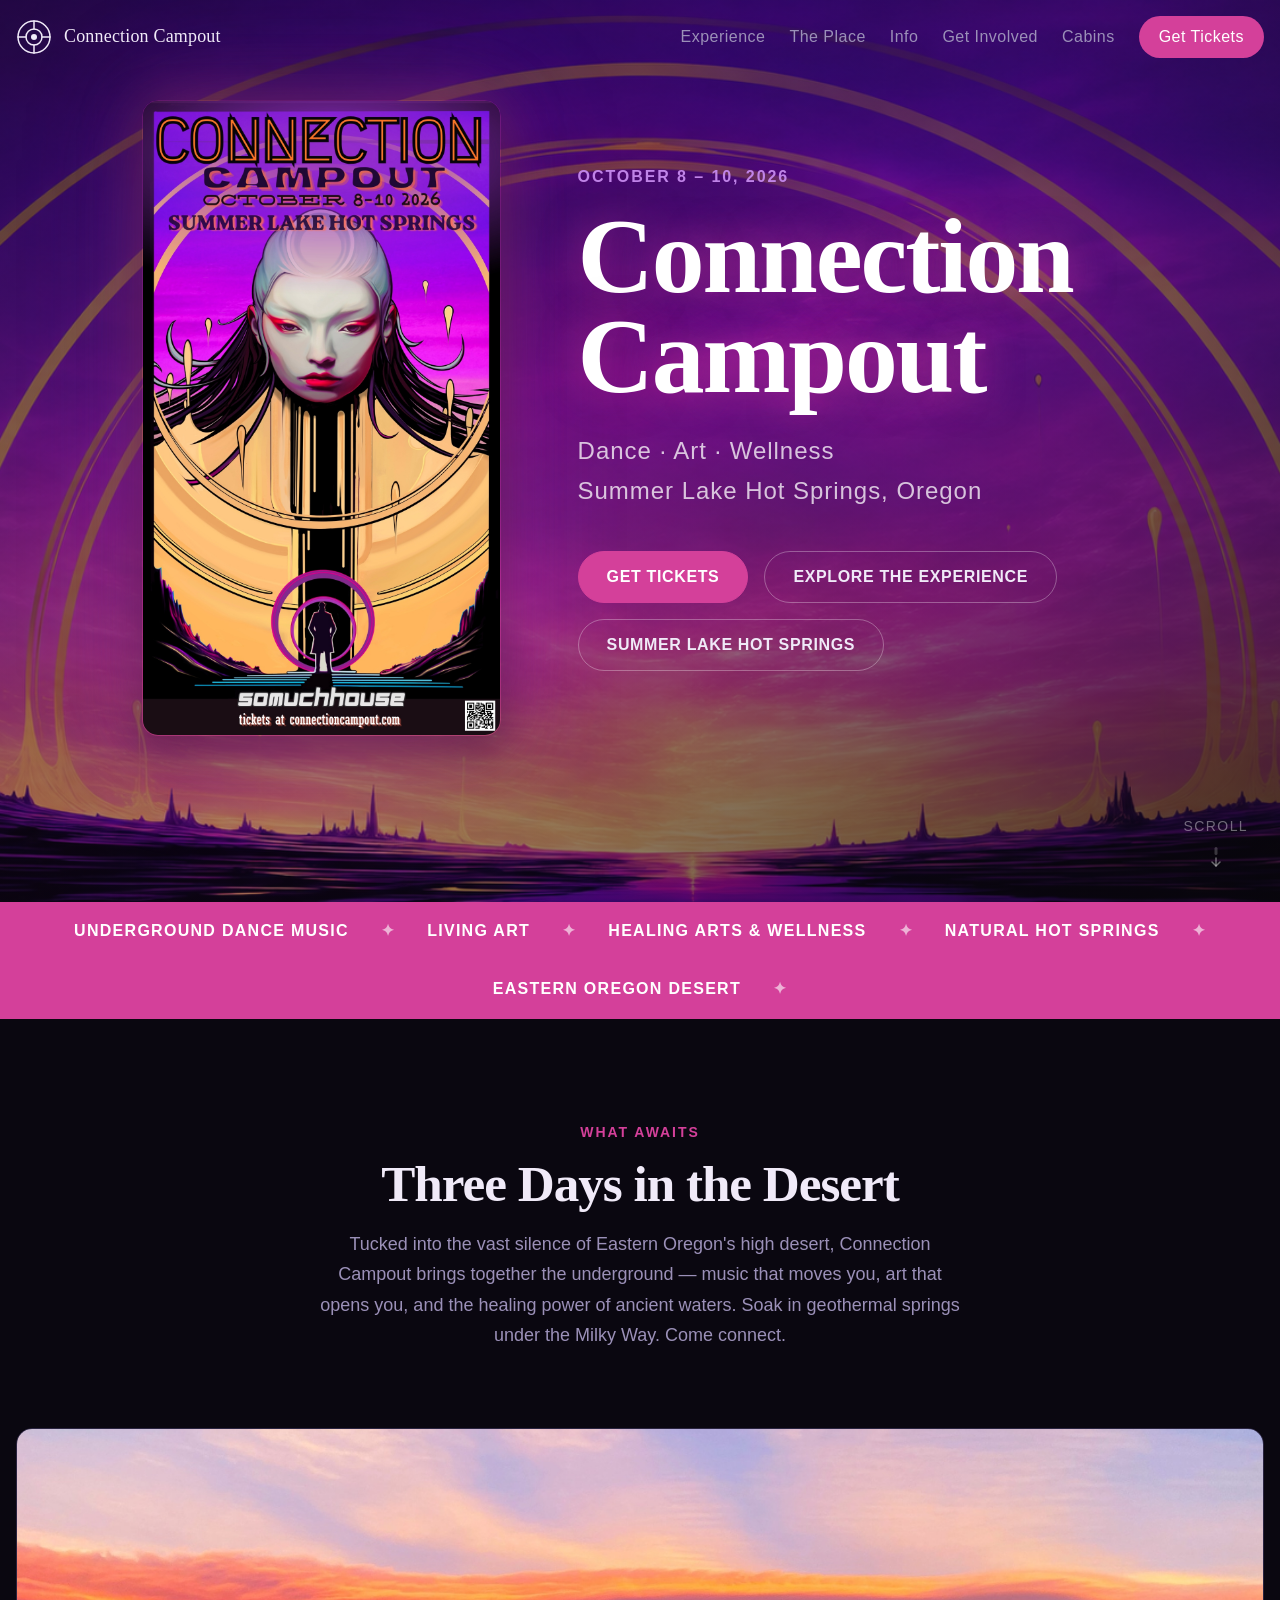
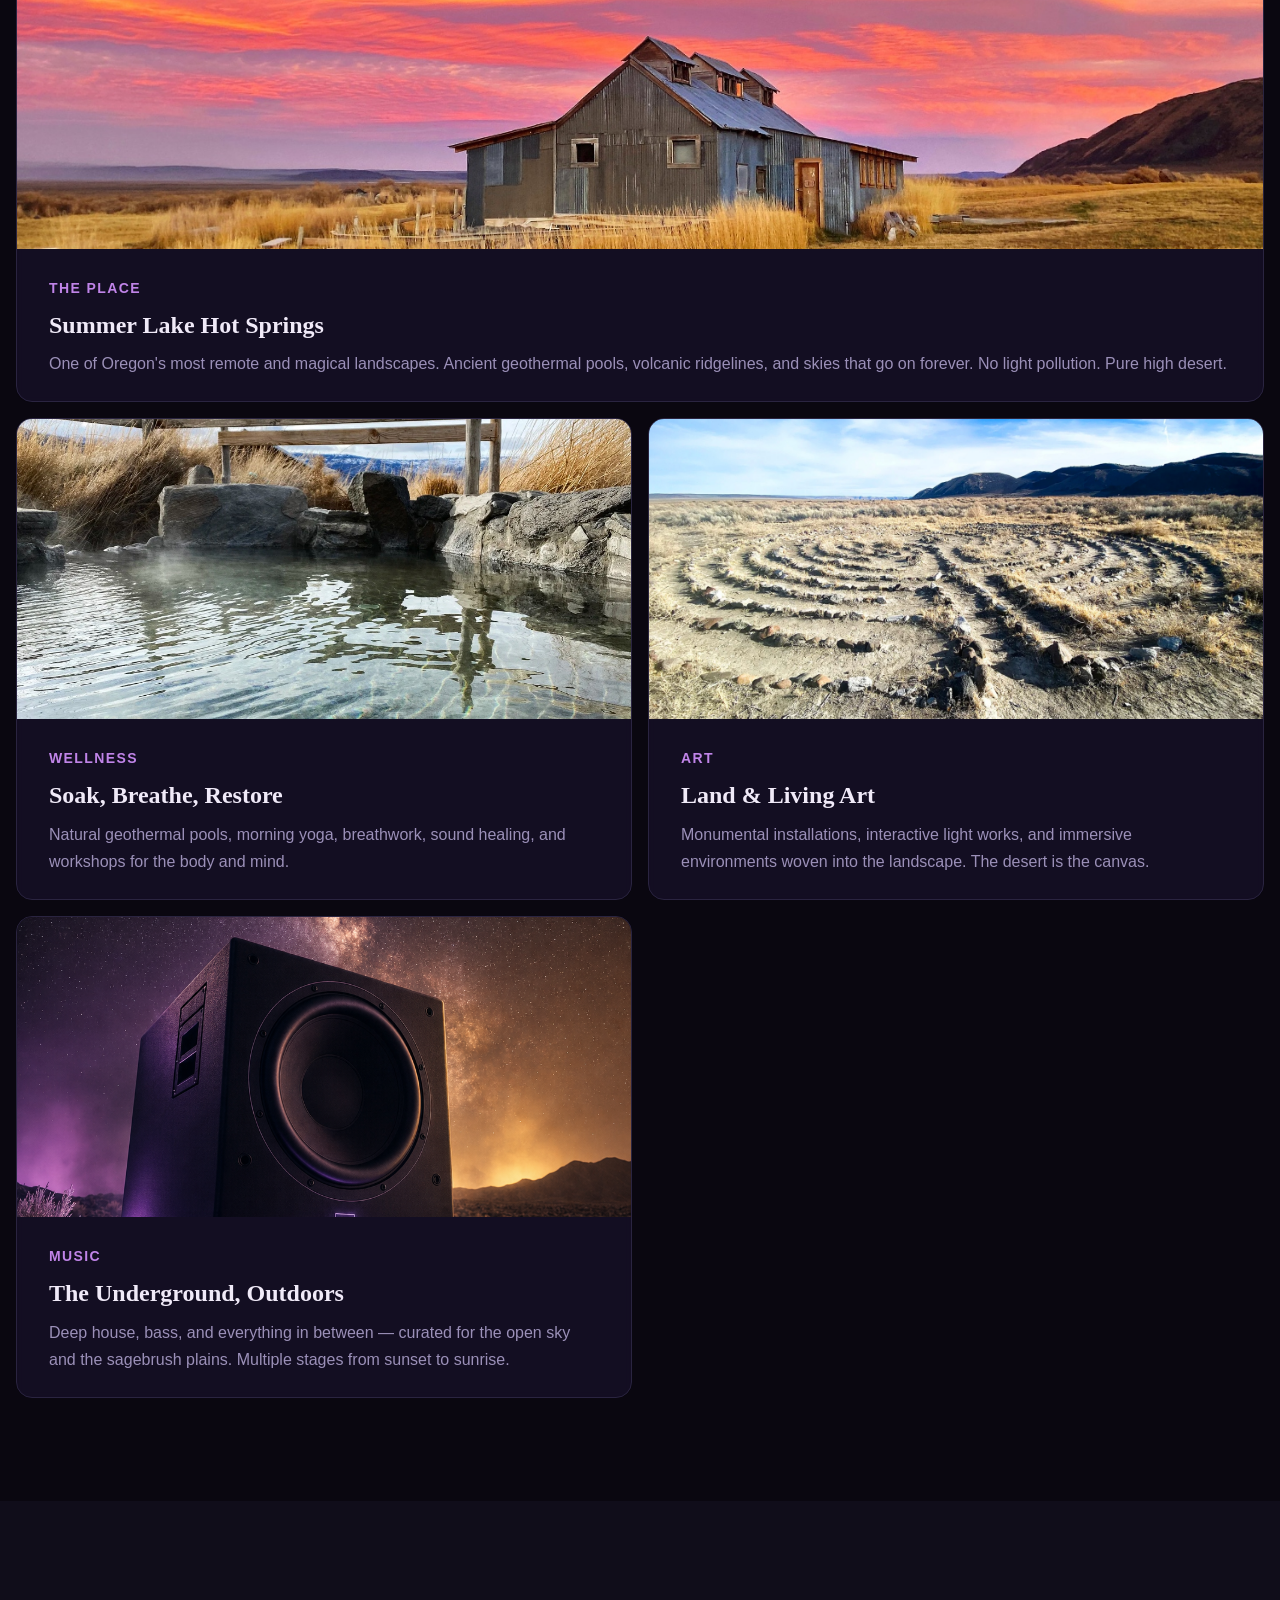
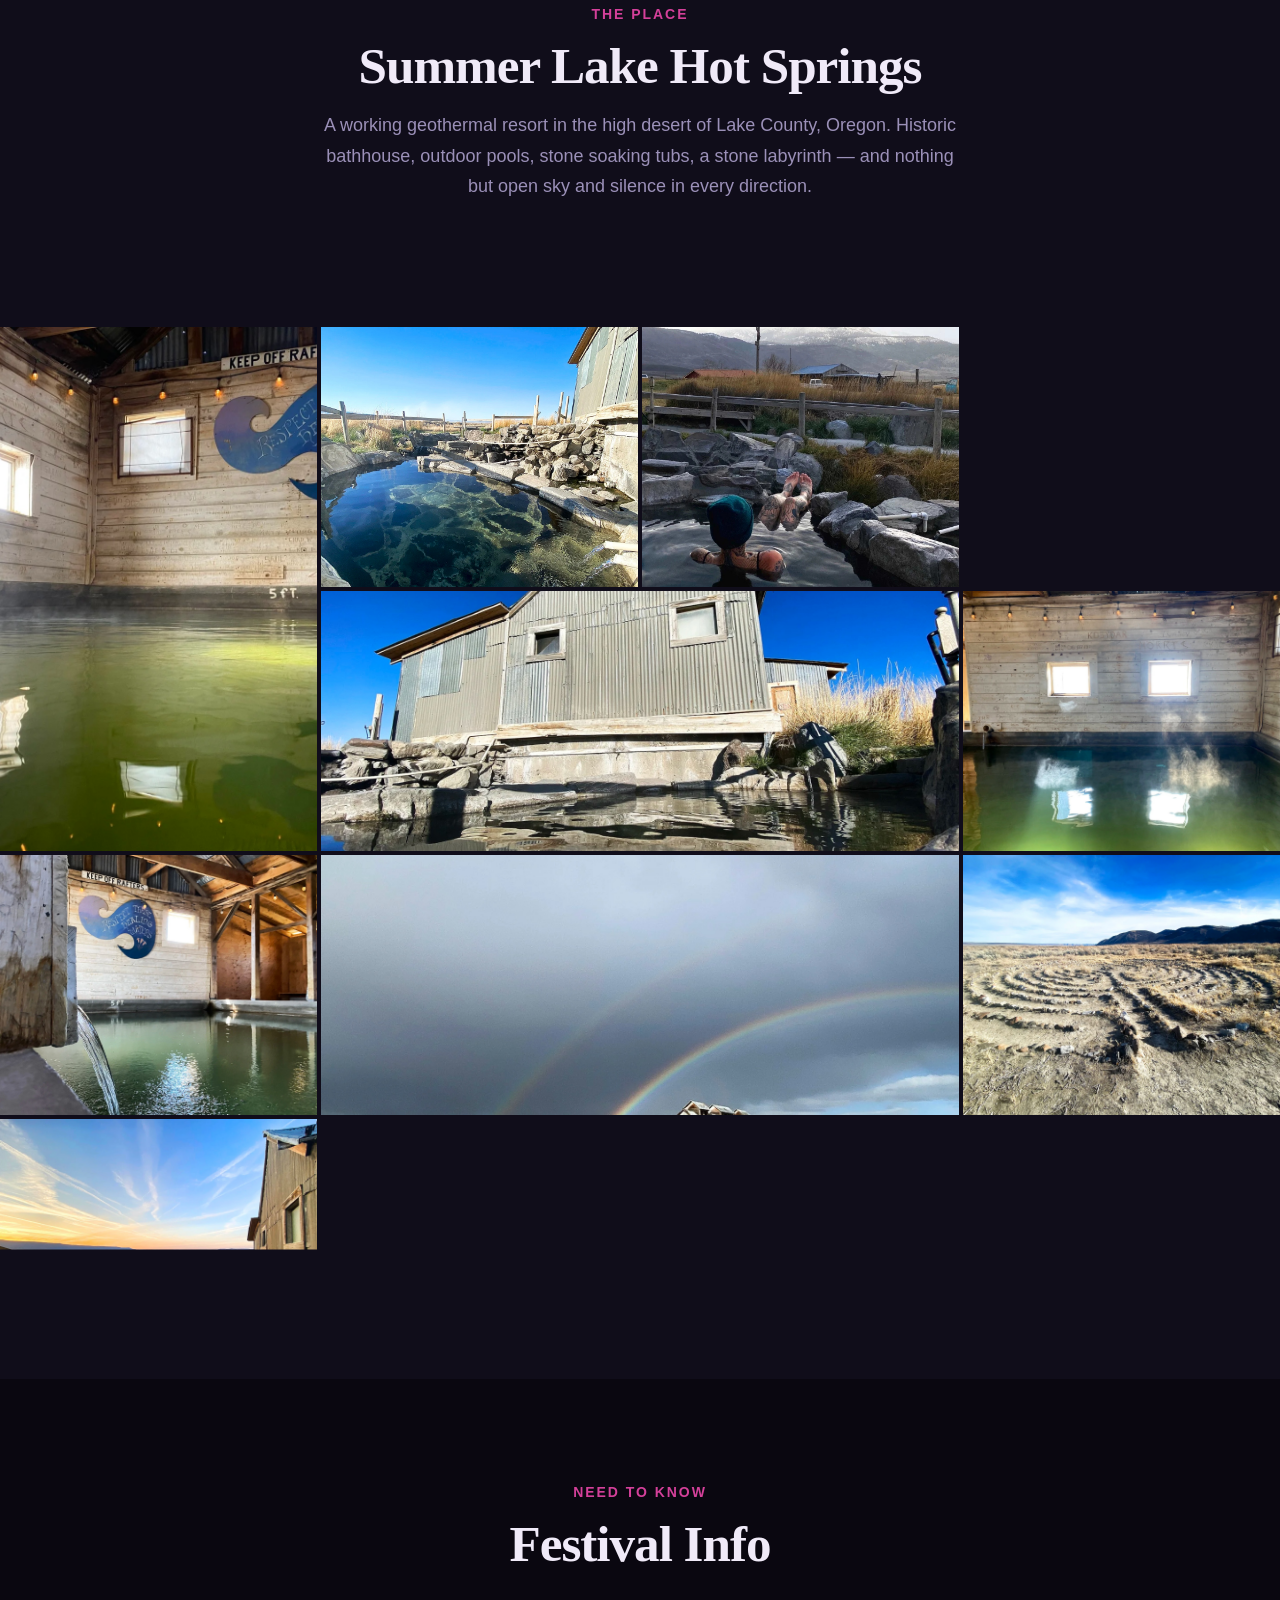
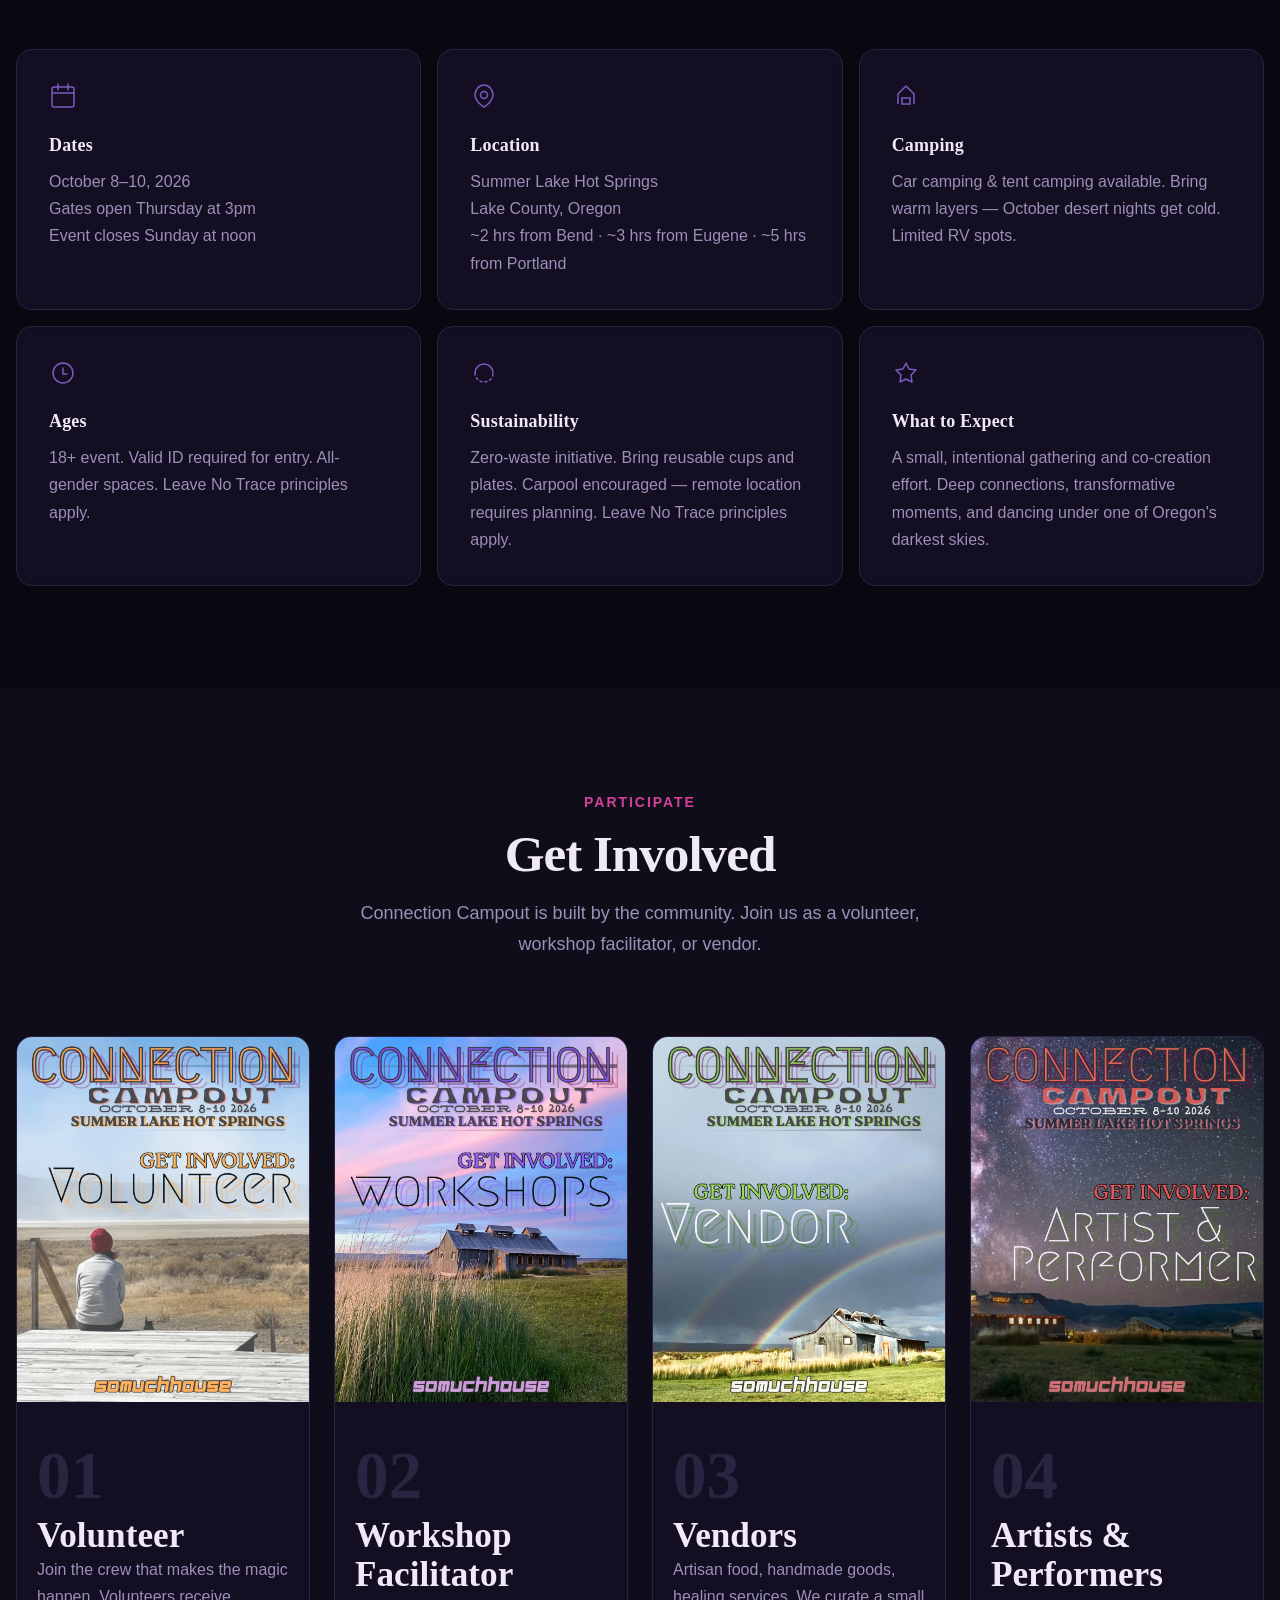
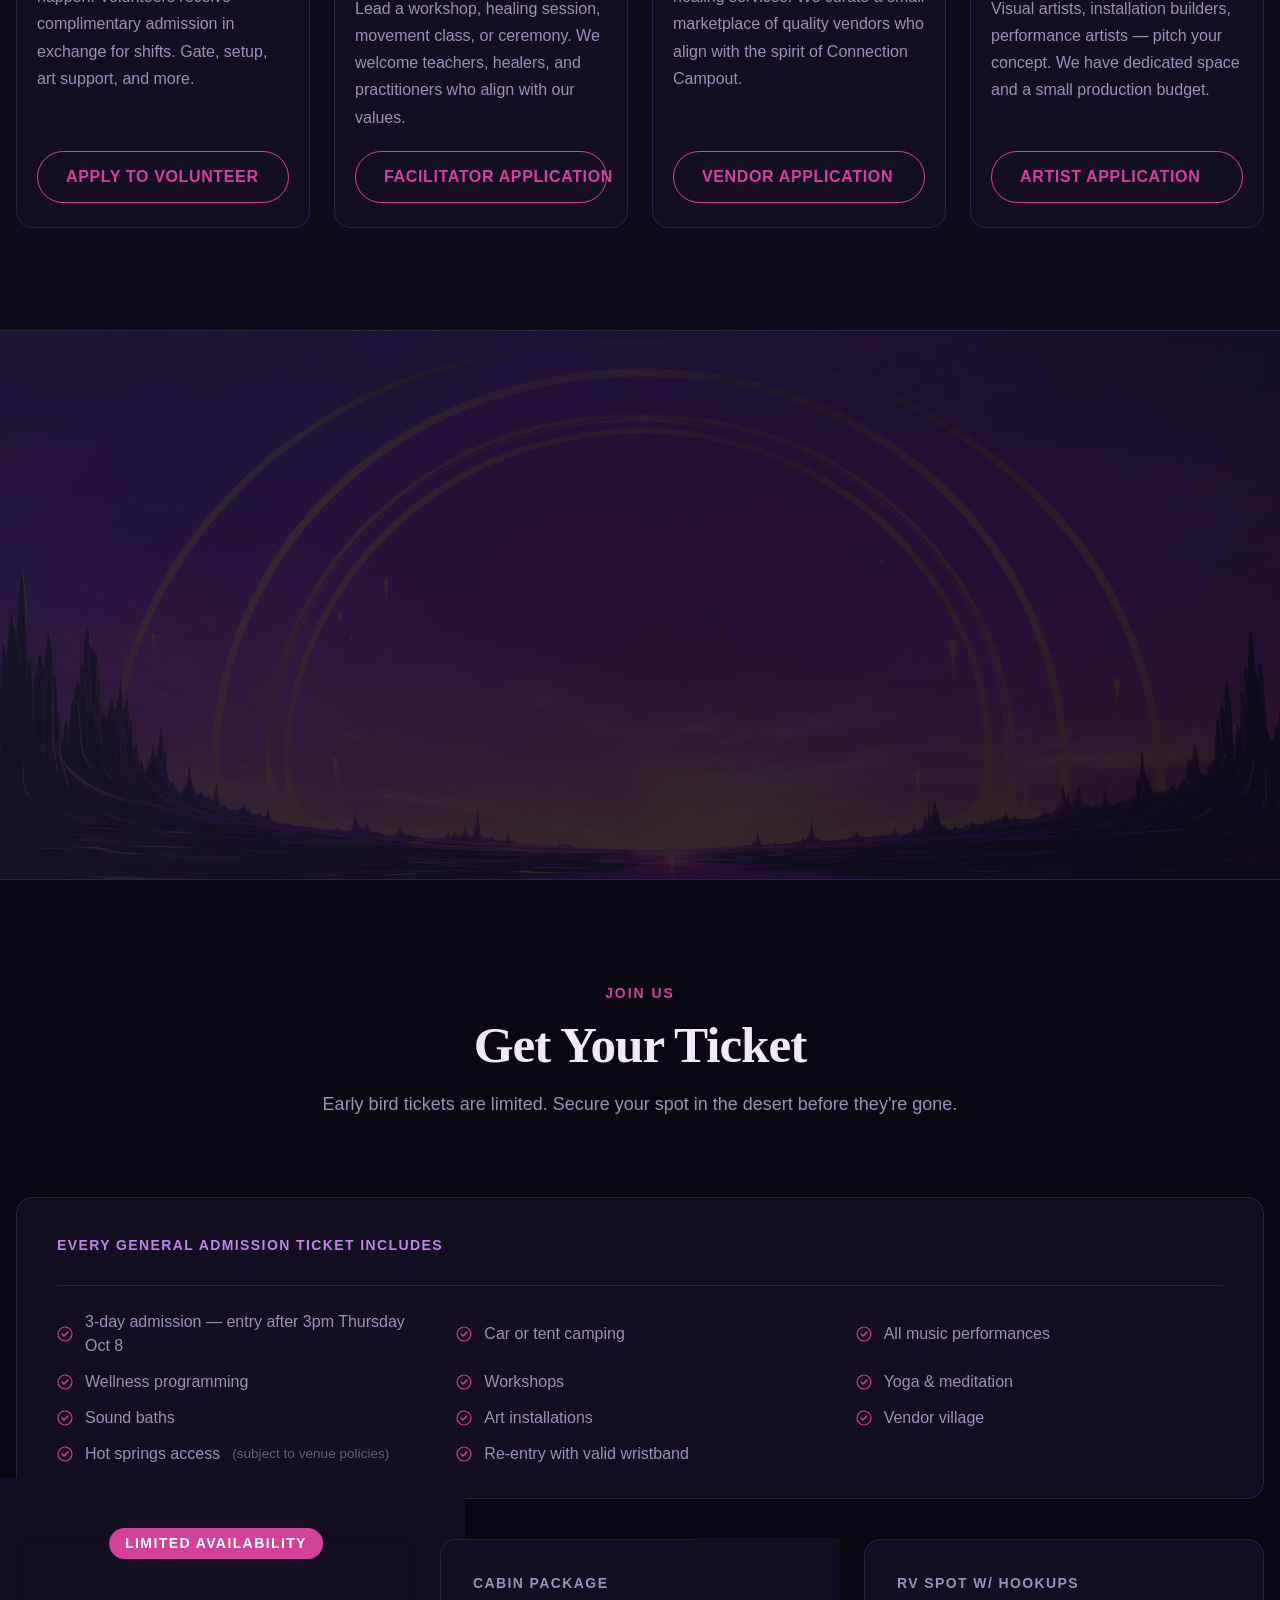
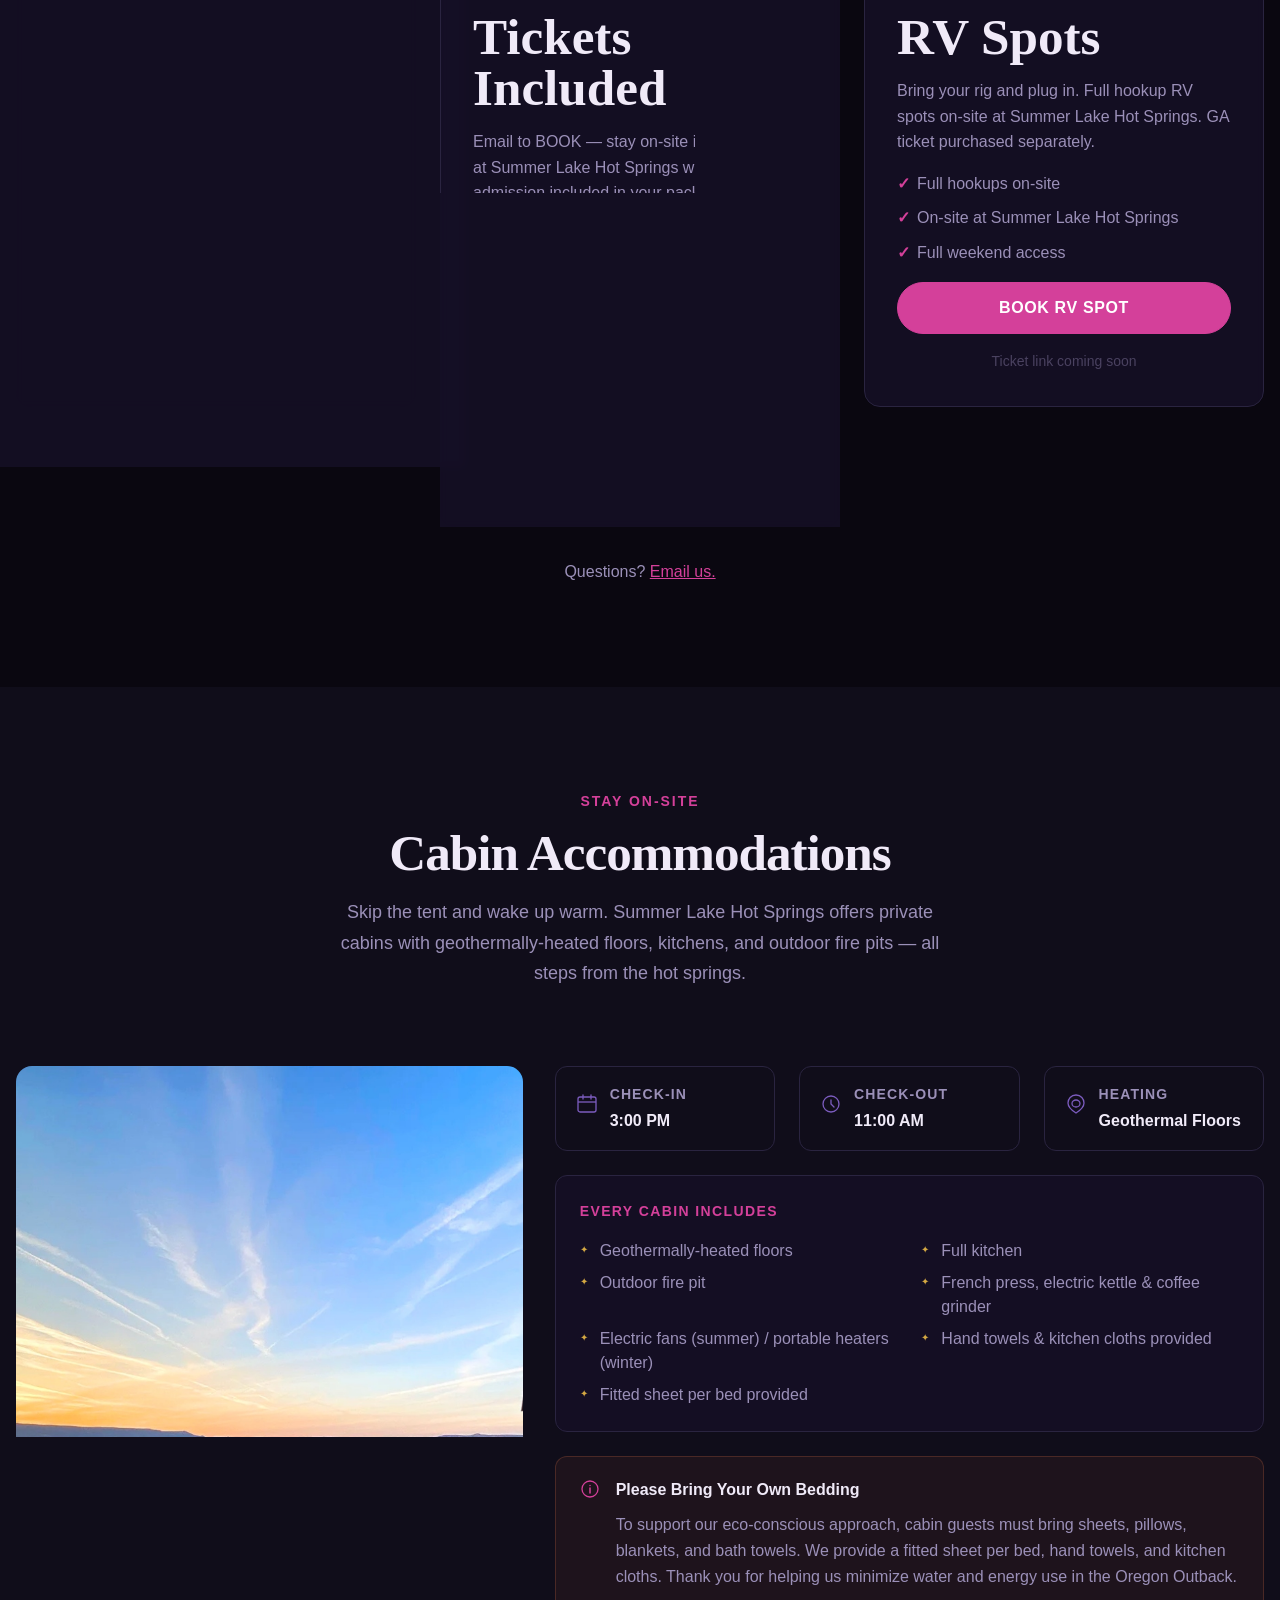
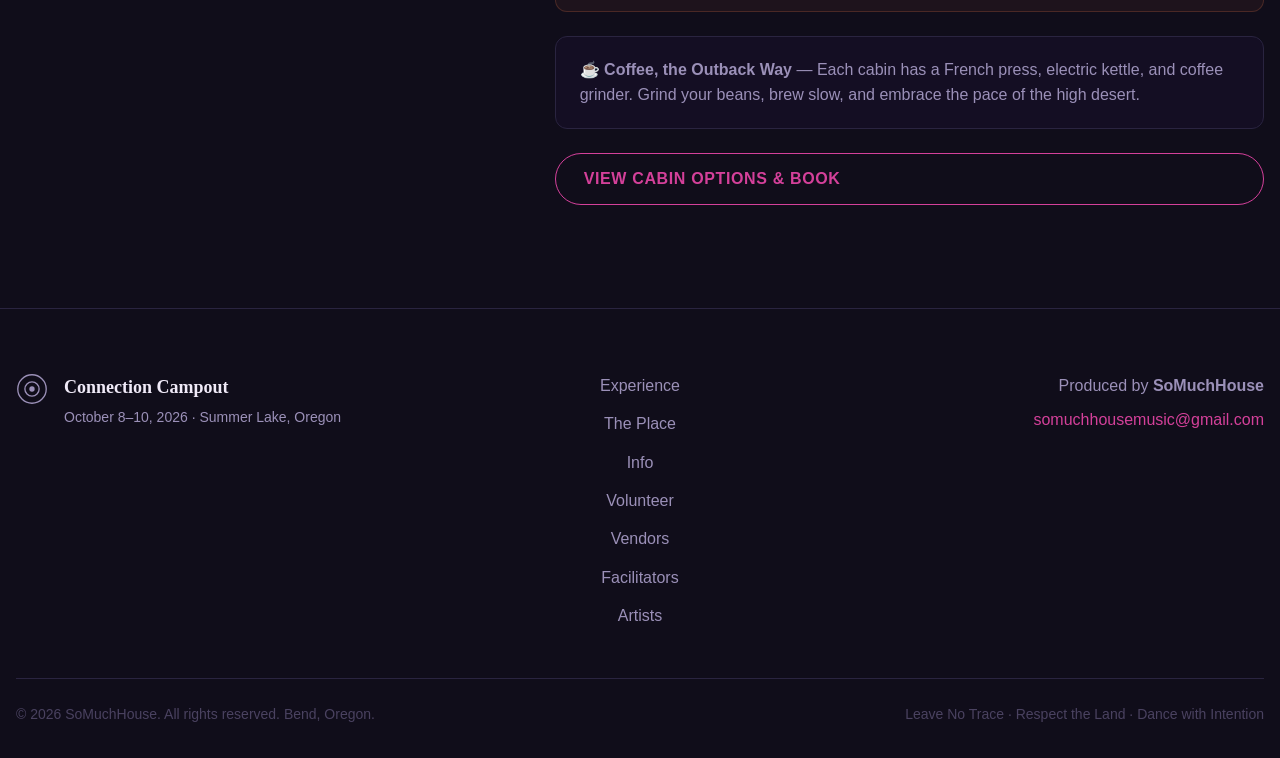
==== commit bd3f8266: "Update ticket buttons to Mixlo checkout URL" ====
--- a/index.html
+++ b/index.html
@@ -387,7 +387,7 @@
             <li>Car or tent camping</li>
             <li>Limited quantity</li>
           </ul>
-          <a href="https://mixloevents.com/events/connection-campout-2026" target="_blank" rel="noopener" class="btn btn-primary ticket-btn">Buy Early Bird</a>
+          <a href="https://mixloevents.com/checkout/03683b9f-2c5d-471f-b1ff-ce1fc54cd734" target="_blank" rel="noopener" class="btn btn-primary ticket-btn">Buy Early Bird</a>
           <p class="ticket-note">Selling fast</p>
         </div>
         <div class="ticket-card">
@@ -401,7 +401,7 @@
             <li>Private cabin for your group</li>
             <li>Coffee available on-site</li>
           </ul>
-          <a href="https://mixloevents.com/events/connection-campout-2026" target="_blank" rel="noopener" class="btn btn-primary ticket-btn">Book Cabin Package</a>
+          <a href="https://mixloevents.com/checkout/03683b9f-2c5d-471f-b1ff-ce1fc54cd734" target="_blank" rel="noopener" class="btn btn-primary ticket-btn">Book Cabin Package</a>
           <p class="ticket-note">Ticket link coming soon &mdash; <a href="mailto:somuchhousemusic@gmail.com" style="color:inherit;text-decoration:underline;">email us for bookings</a></p>
         </div>
         <div class="ticket-card">
@@ -413,7 +413,7 @@
             <li>On-site at Summer Lake Hot Springs</li>
             <li>Full weekend access</li>
           </ul>
-          <a href="https://mixloevents.com/events/connection-campout-2026" target="_blank" rel="noopener" class="btn btn-primary ticket-btn">Book RV Spot</a>
+          <a href="https://mixloevents.com/checkout/03683b9f-2c5d-471f-b1ff-ce1fc54cd734" target="_blank" rel="noopener" class="btn btn-primary ticket-btn">Book RV Spot</a>
           <p class="ticket-note">Ticket link coming soon</p>
         </div>
       </div>
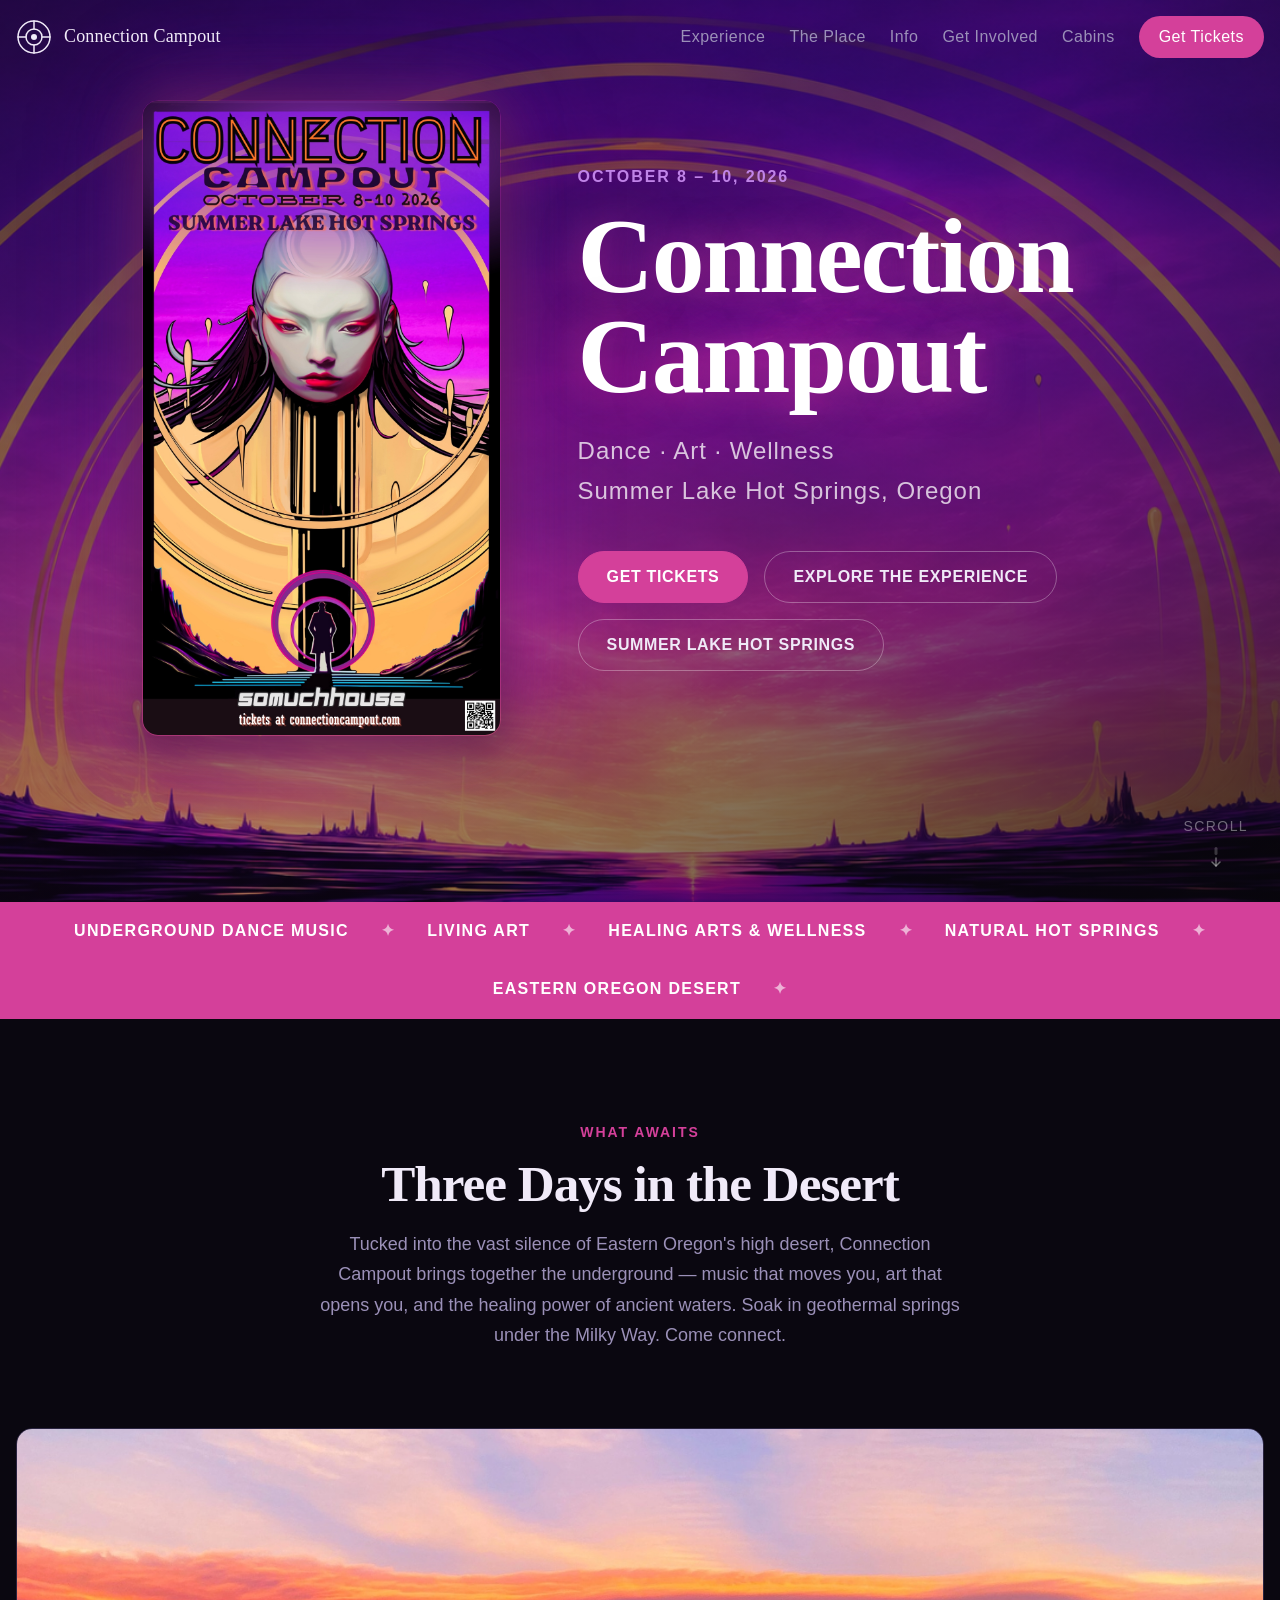
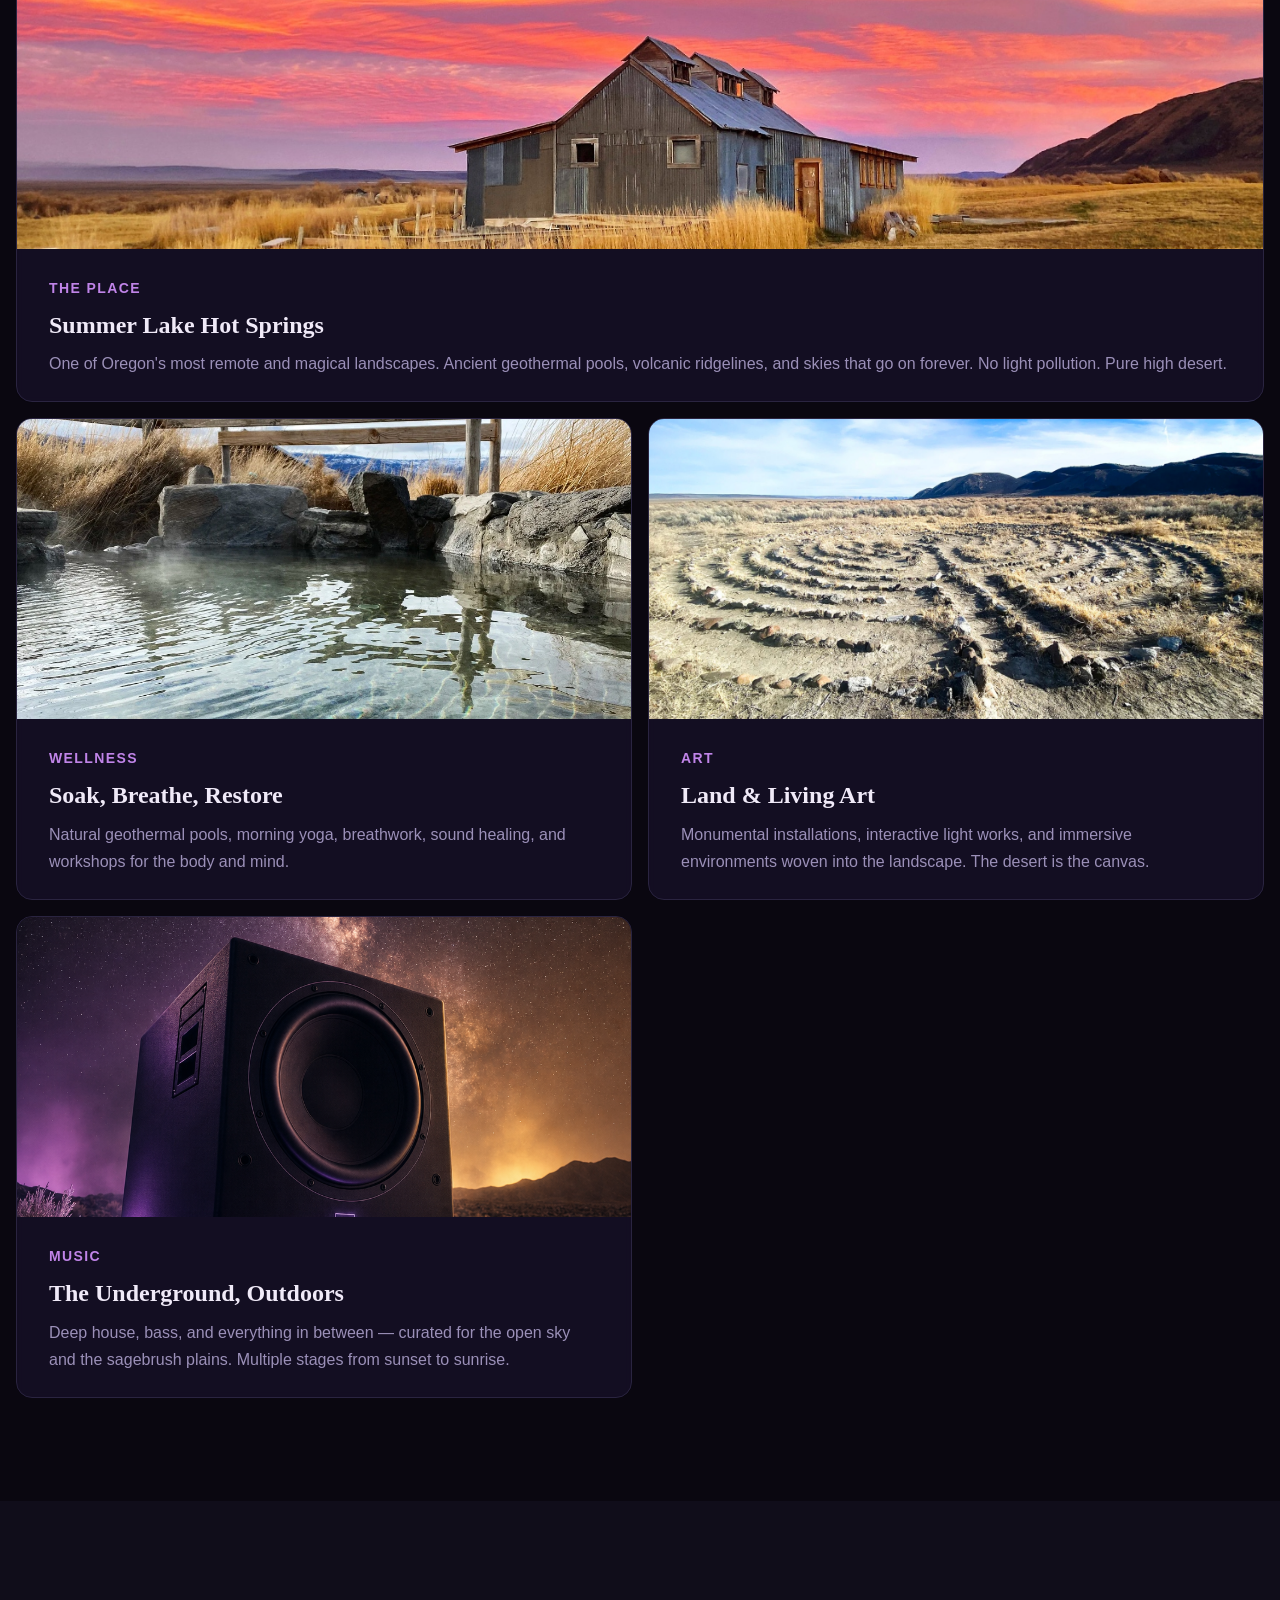
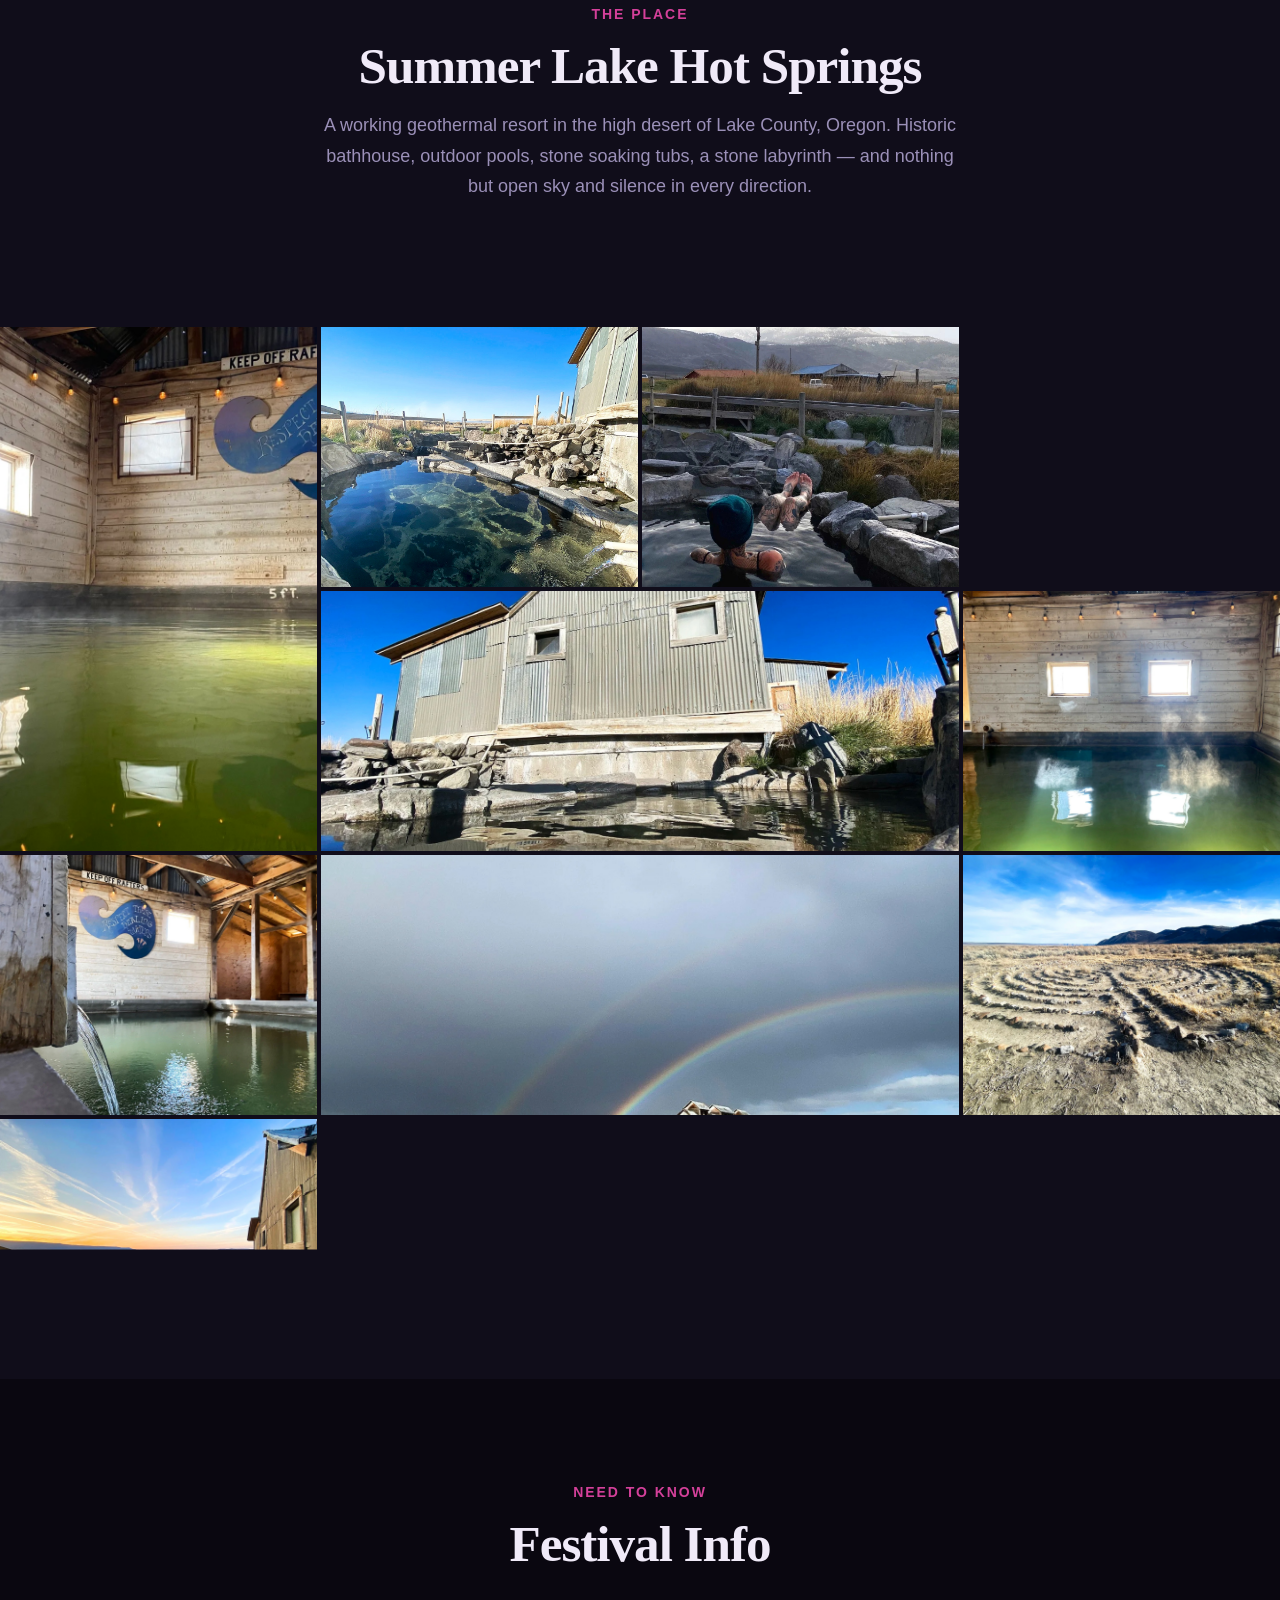
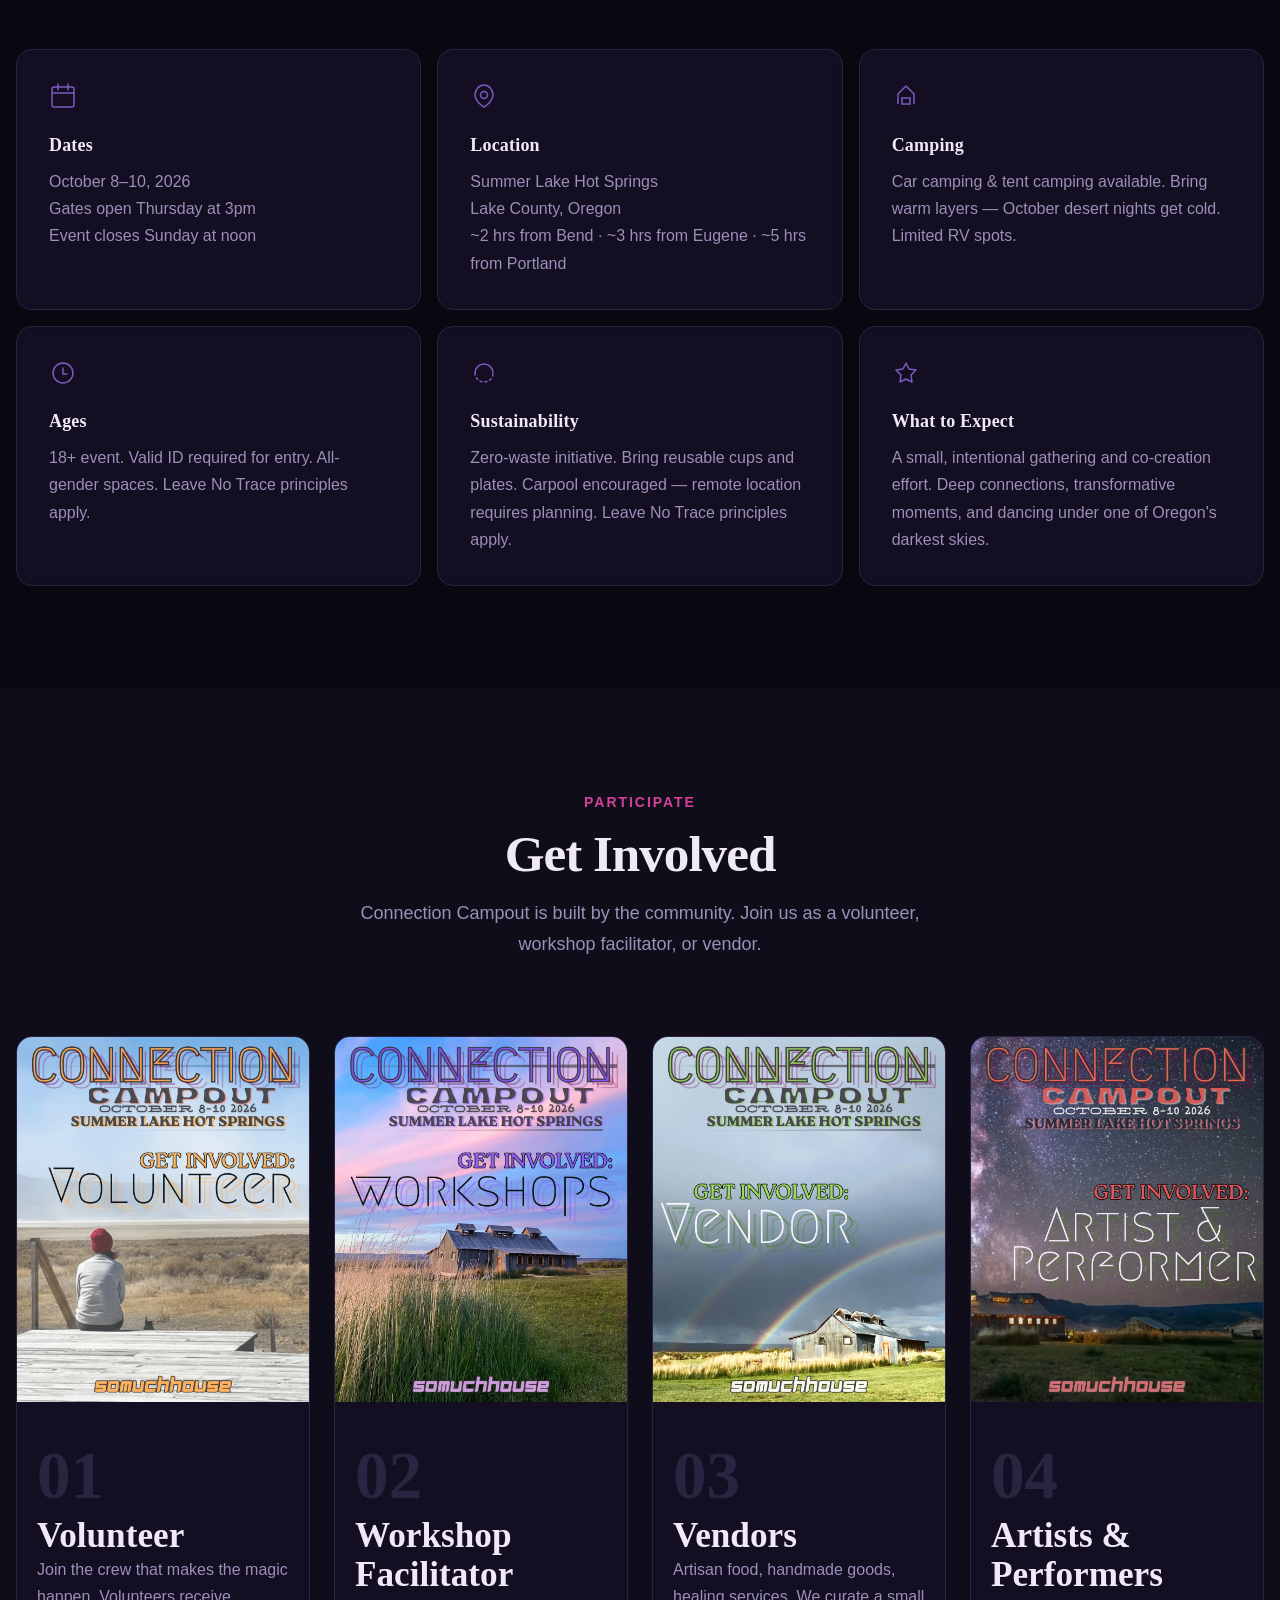
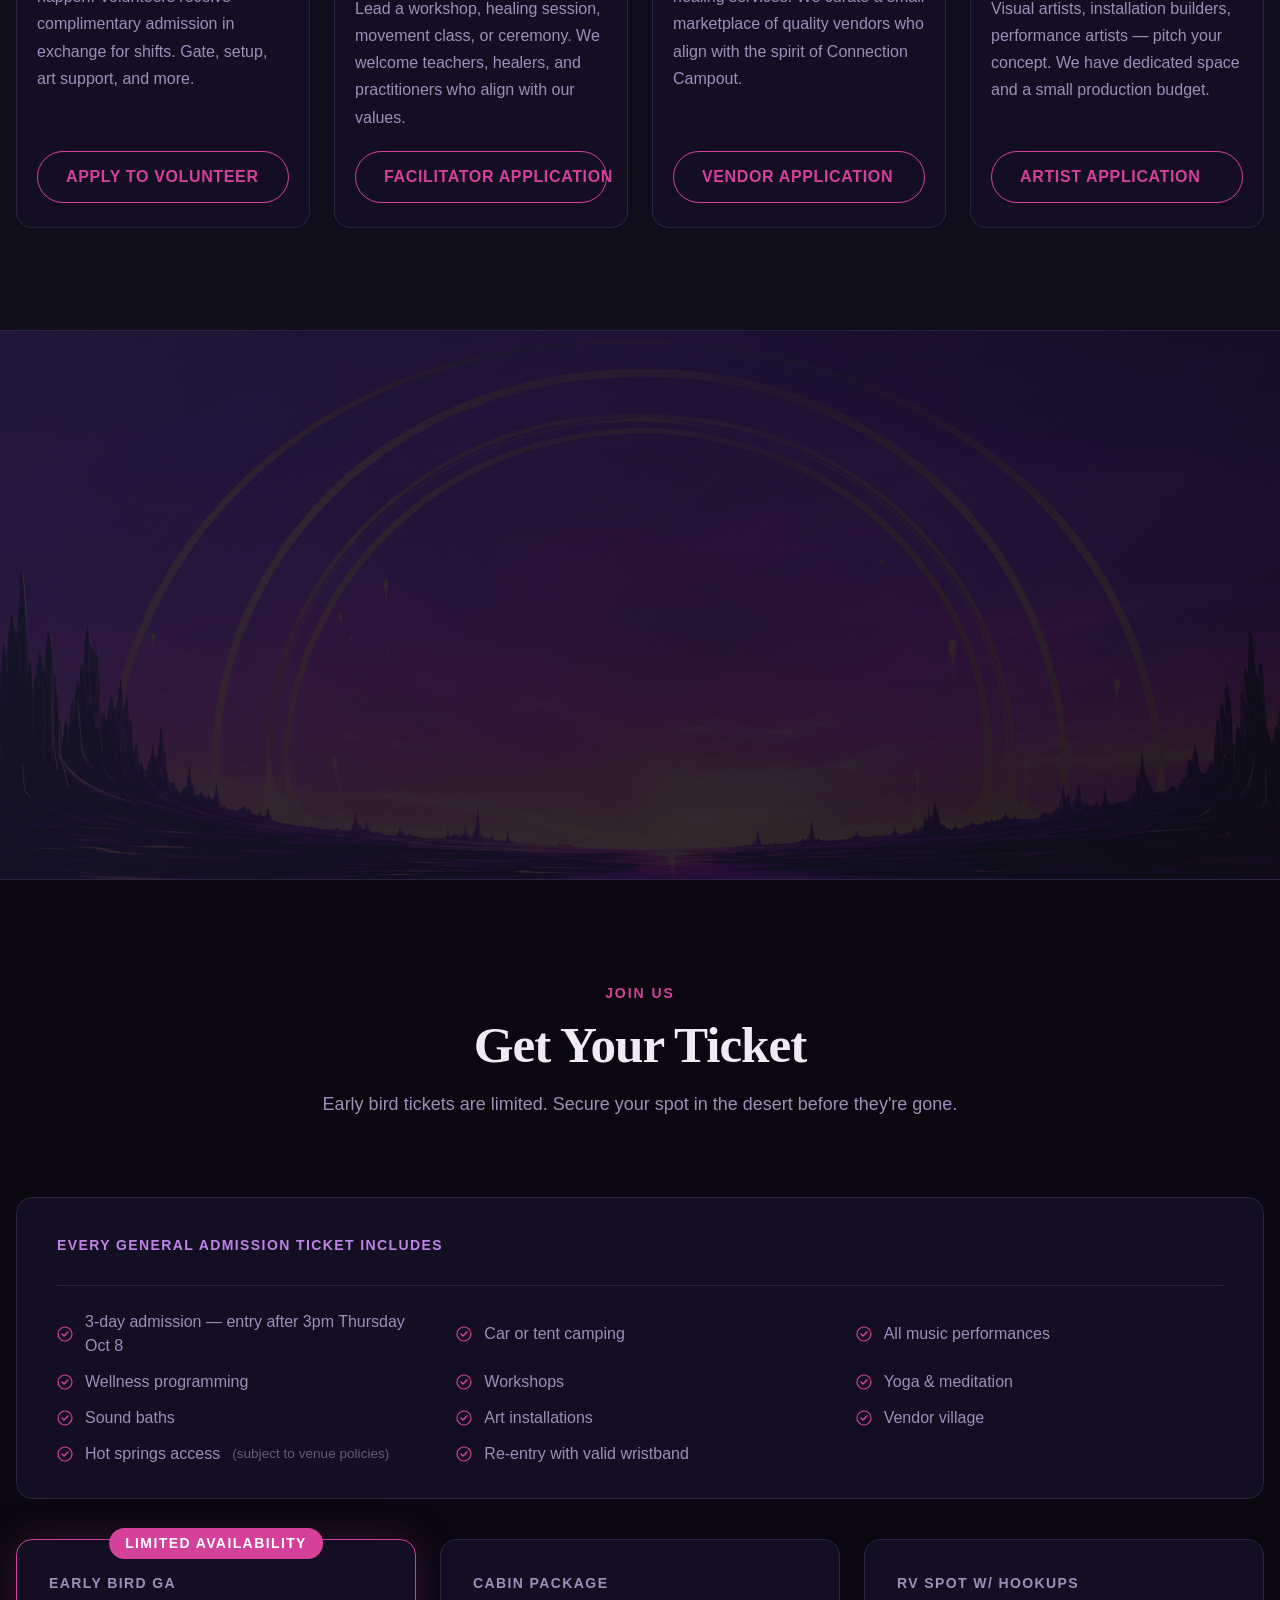
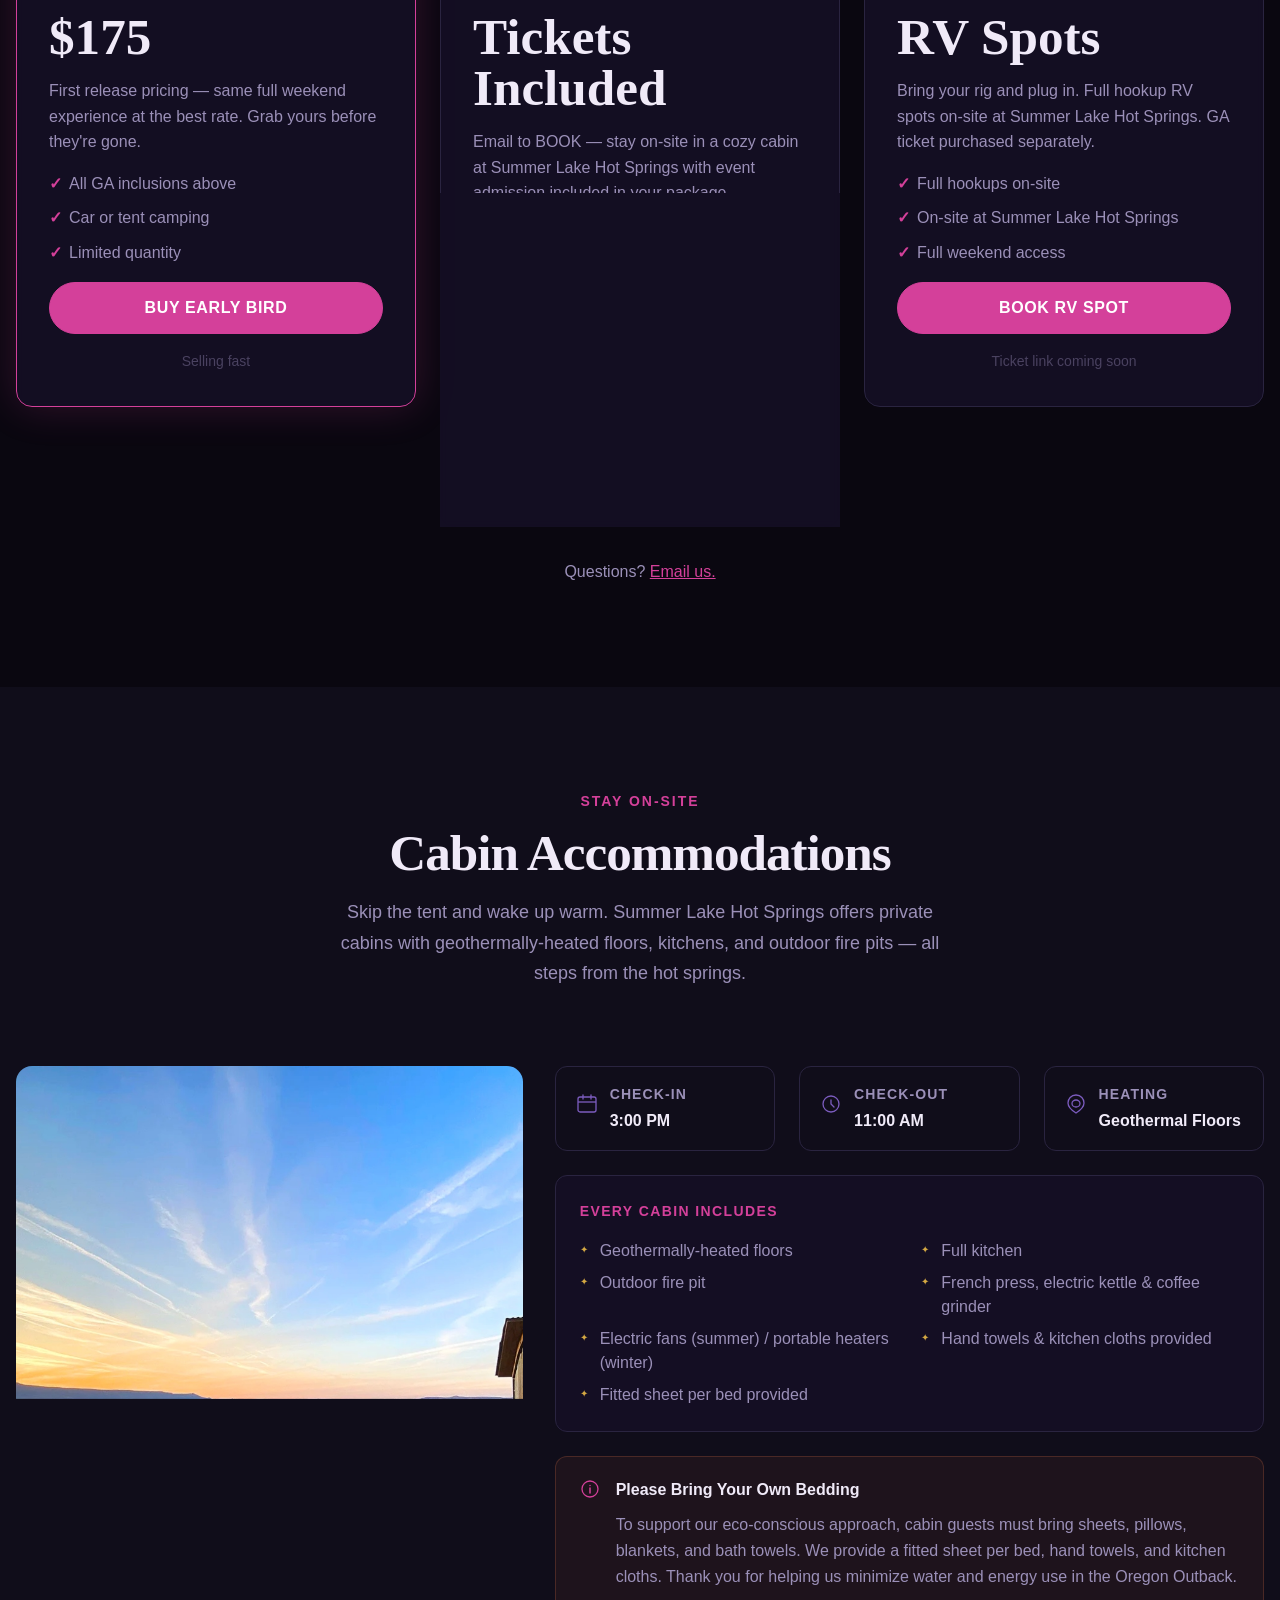
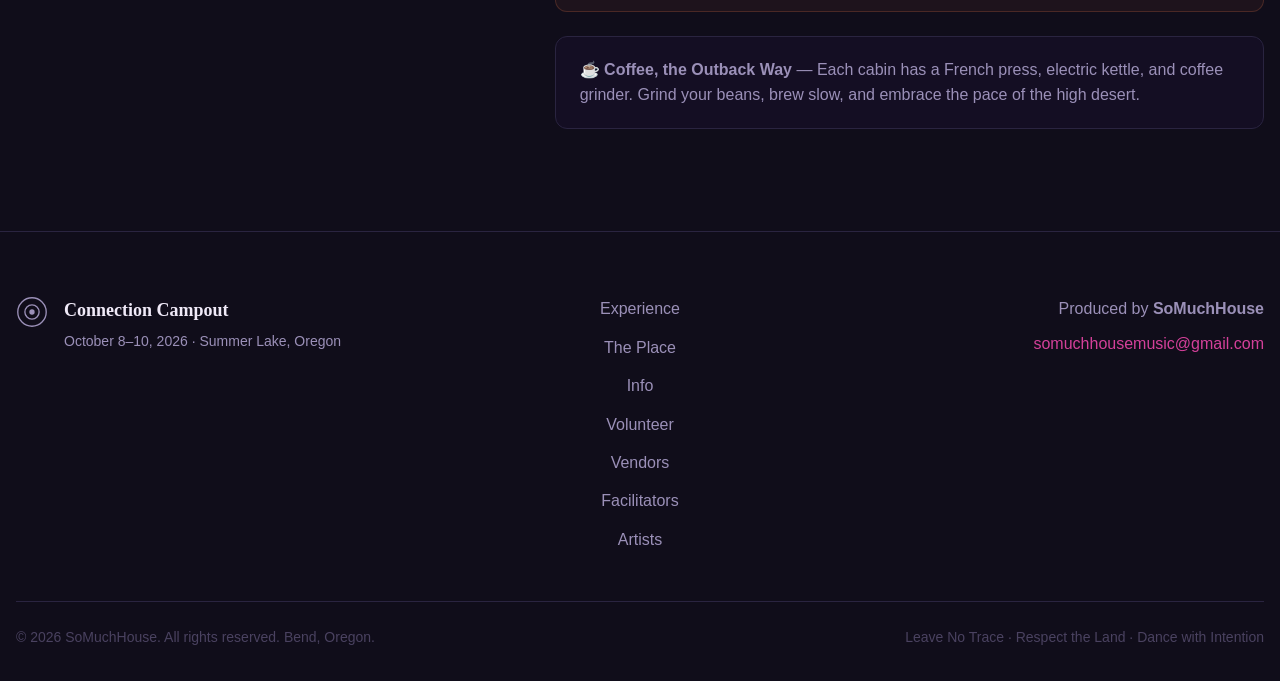
==== commit f65e547d: "Remove View Cabin Options & Book button from cabins section" ====
--- a/index.html
+++ b/index.html
@@ -493,7 +493,6 @@
             <p>&#9749; <strong>Coffee, the Outback Way</strong> — Each cabin has a French press, electric kettle, and coffee grinder. Grind your beans, brew slow, and embrace the pace of the high desert.</p>
           </div>
 
-          <a href="https://summerlakehotsprings.squarespace.com/accommodations#camping" target="_blank" rel="noopener" class="btn btn-outline">View Cabin Options &amp; Book</a>
         </div>
       </div>
     </div>
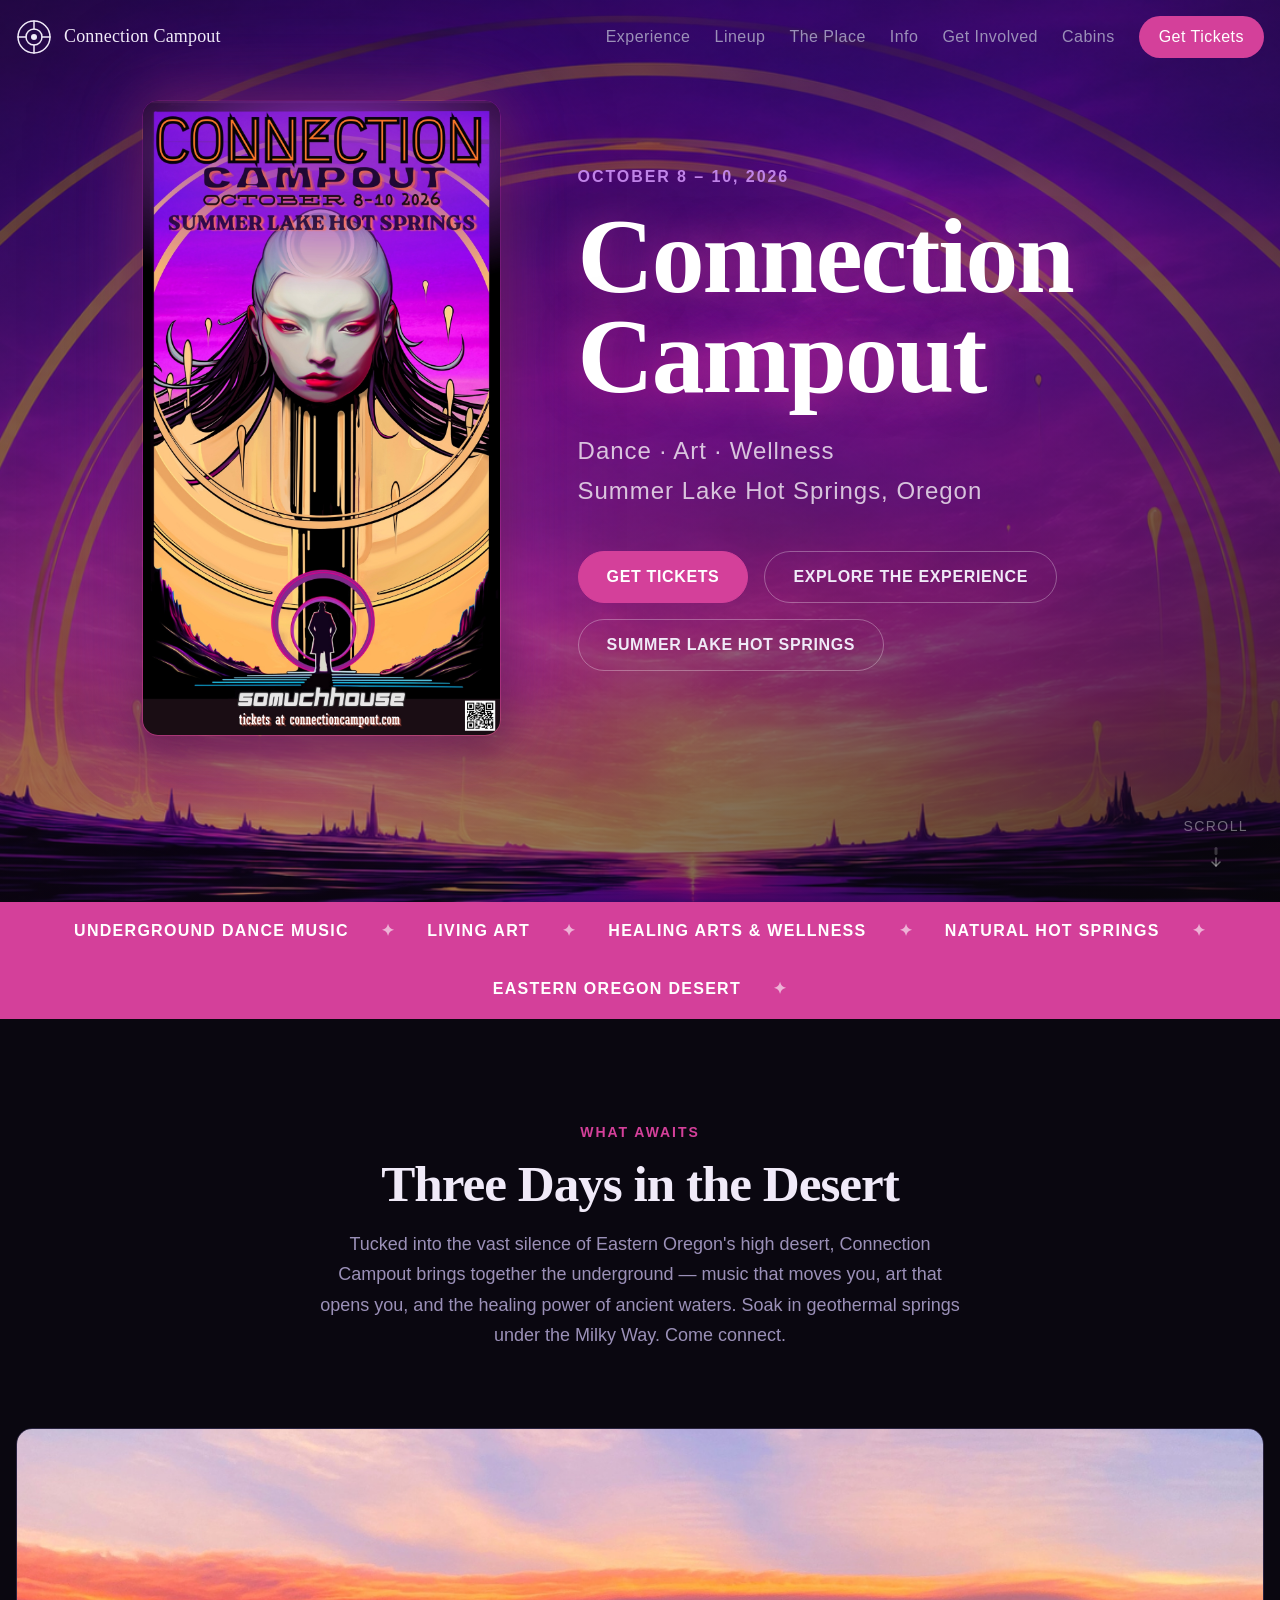
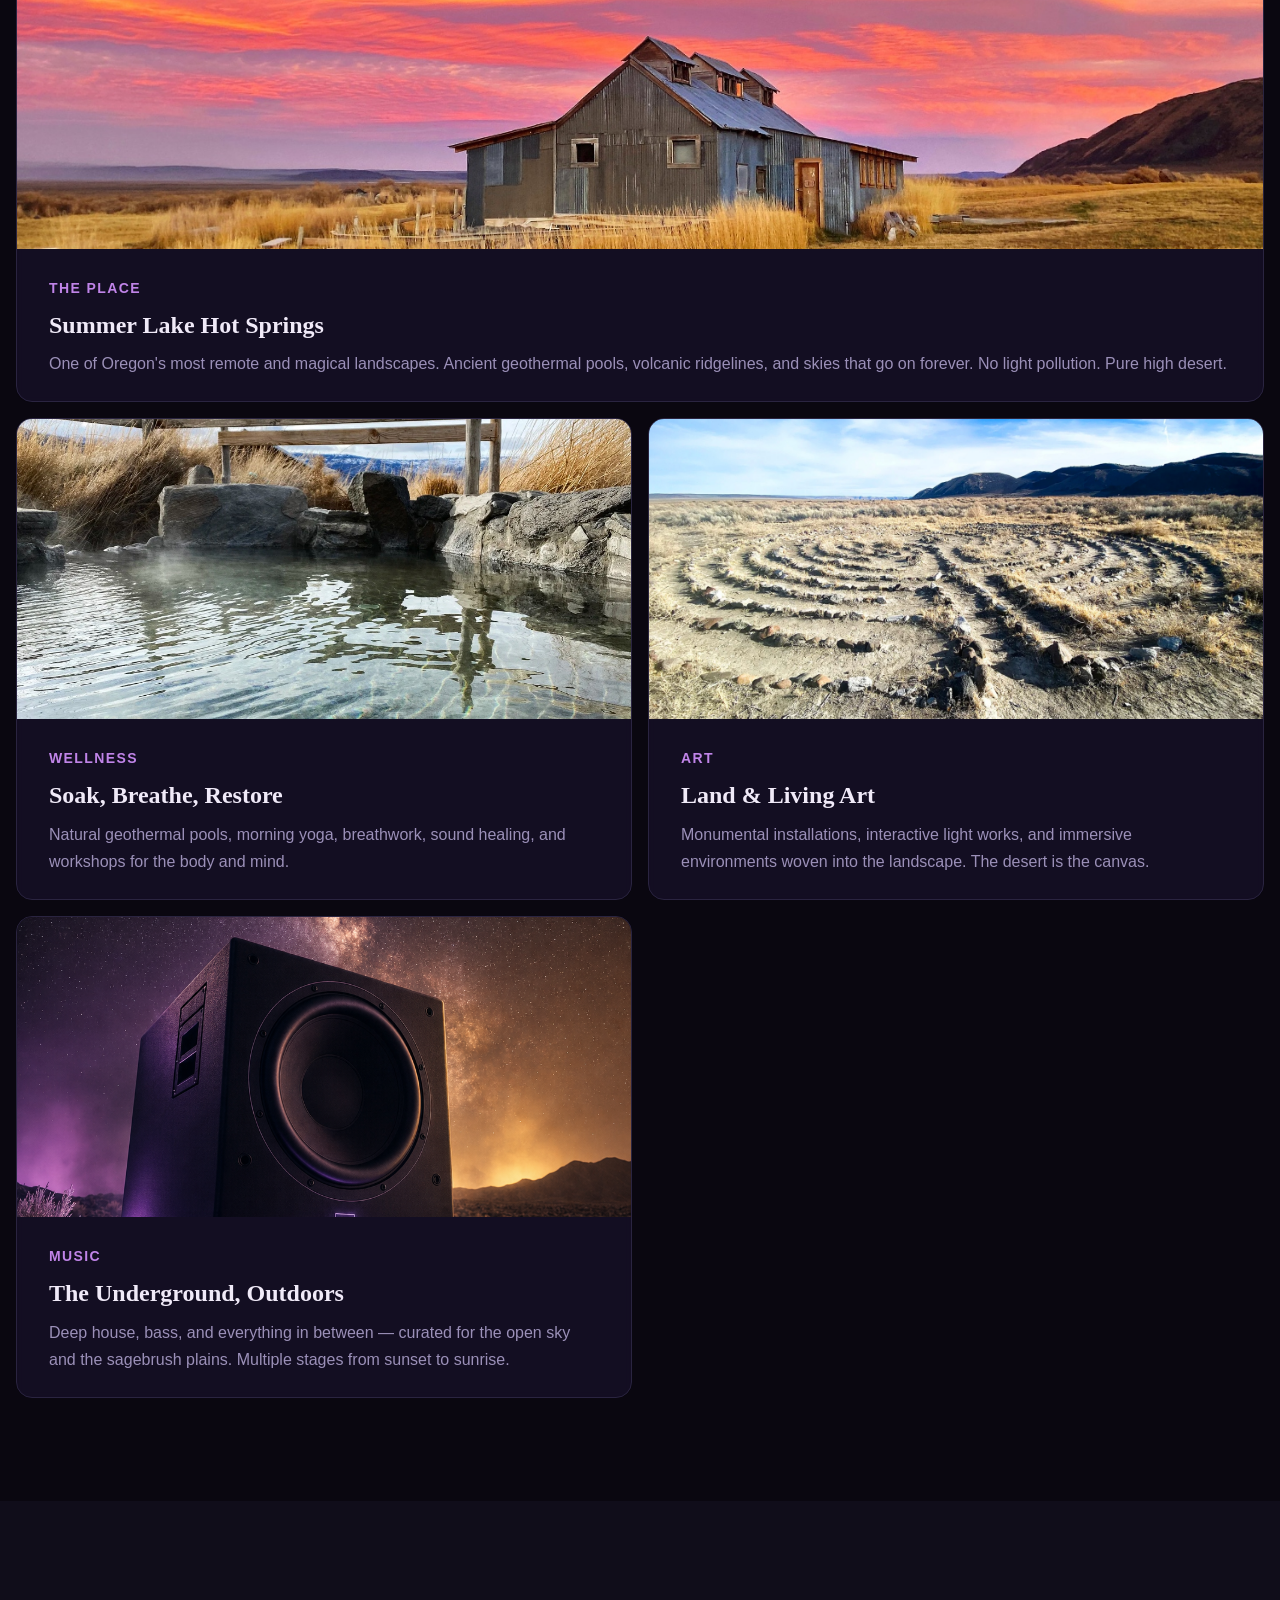
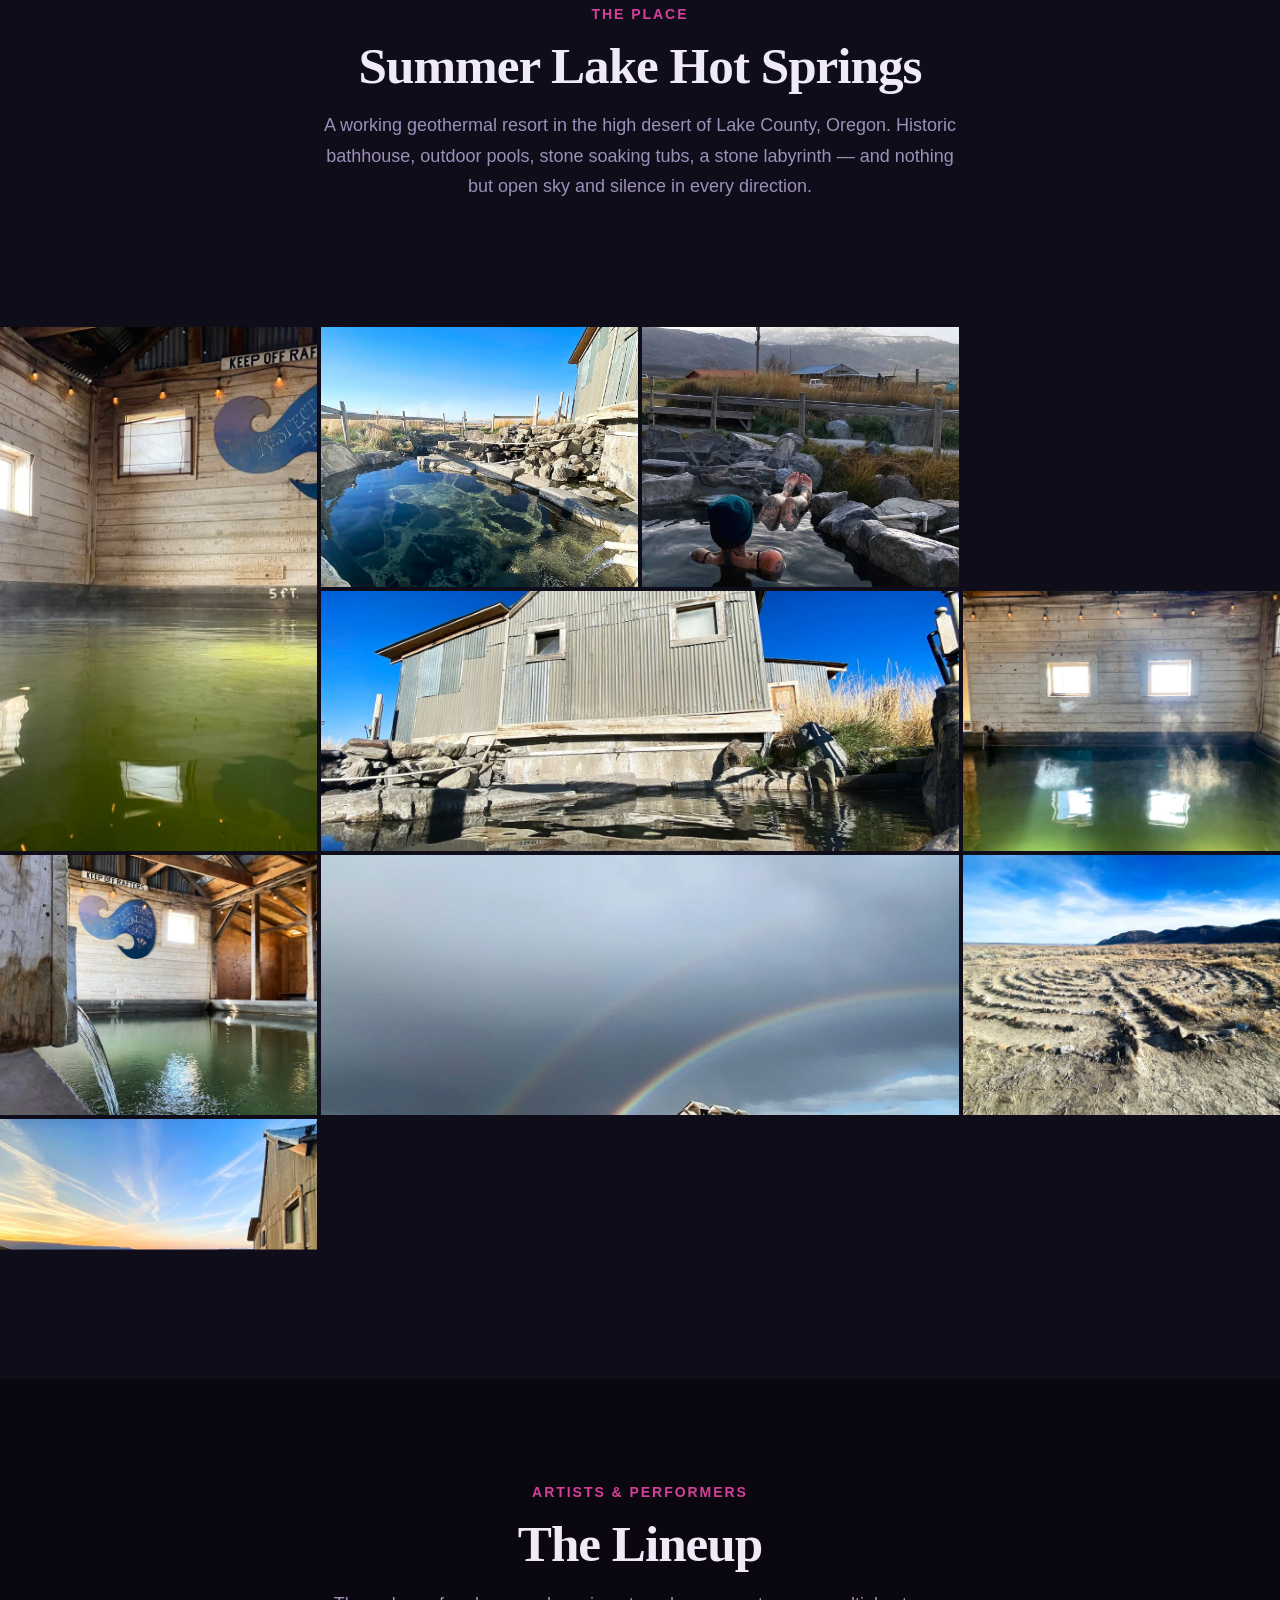
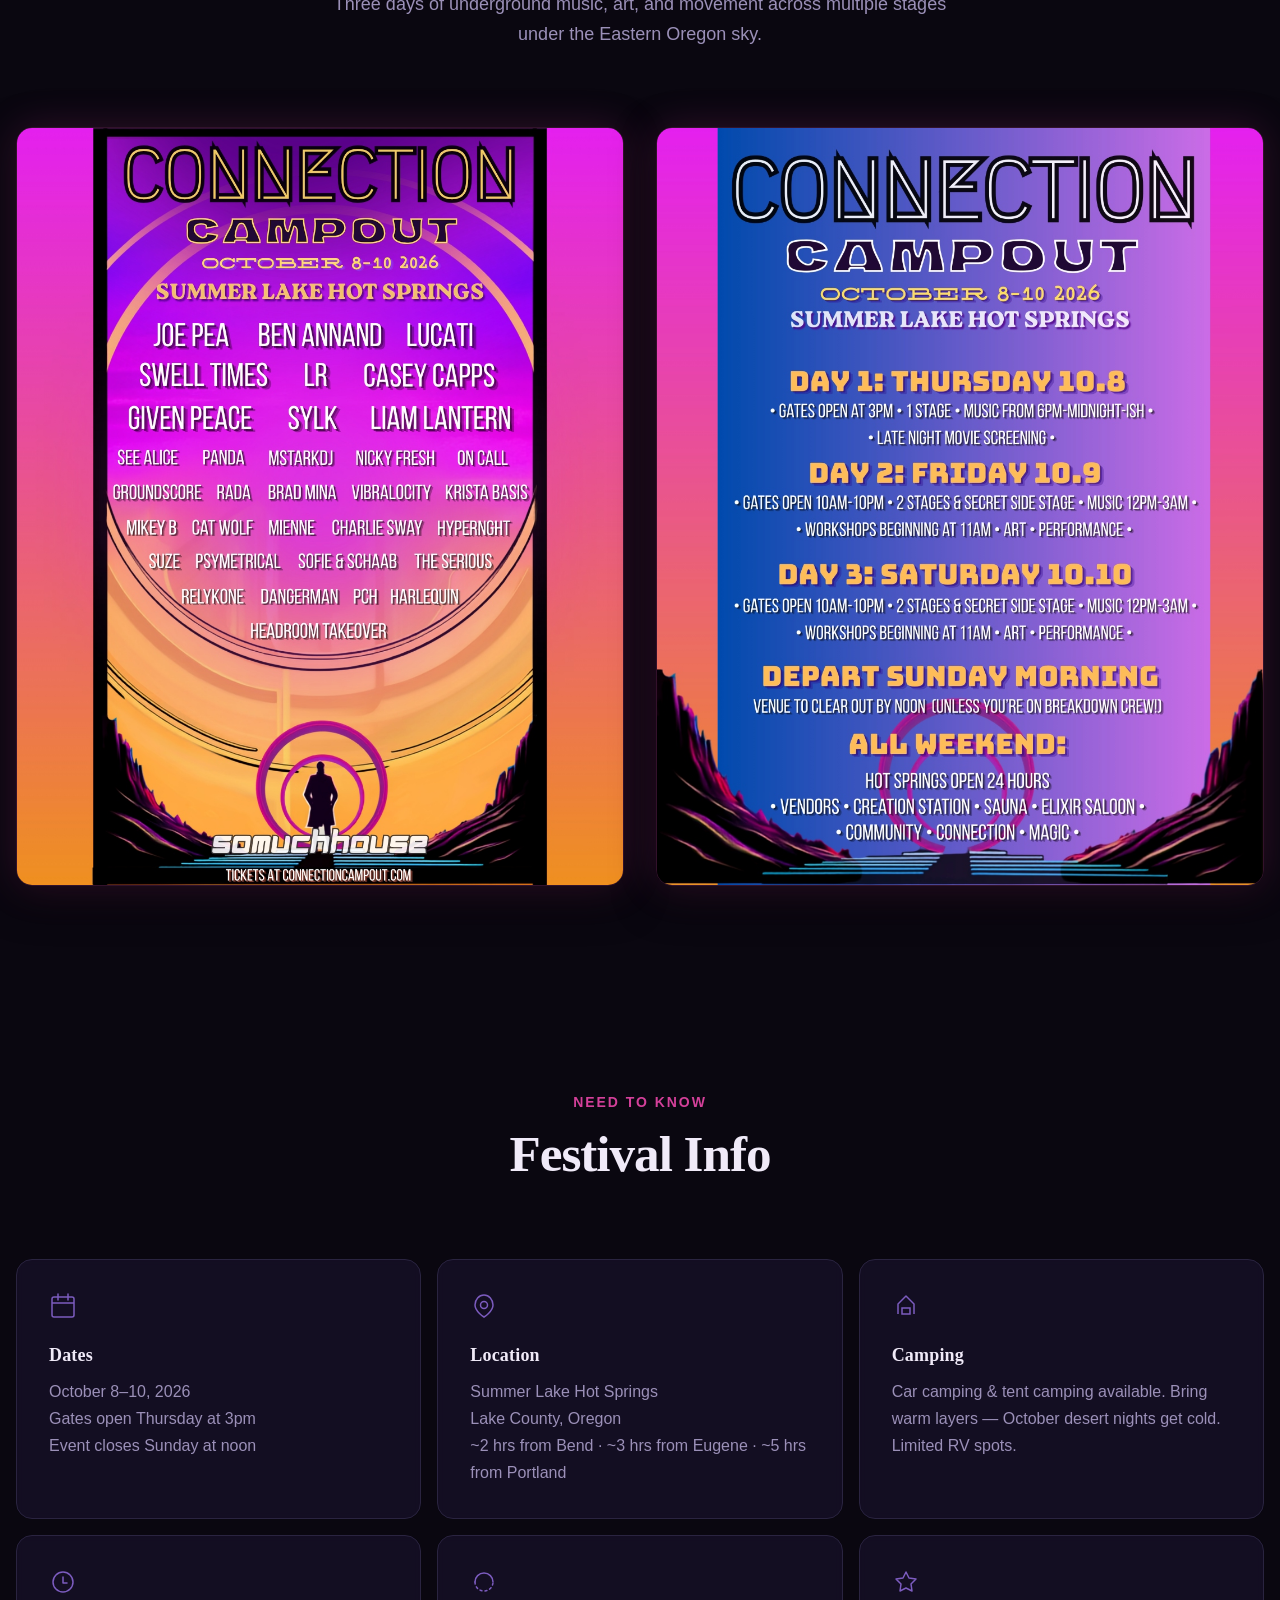
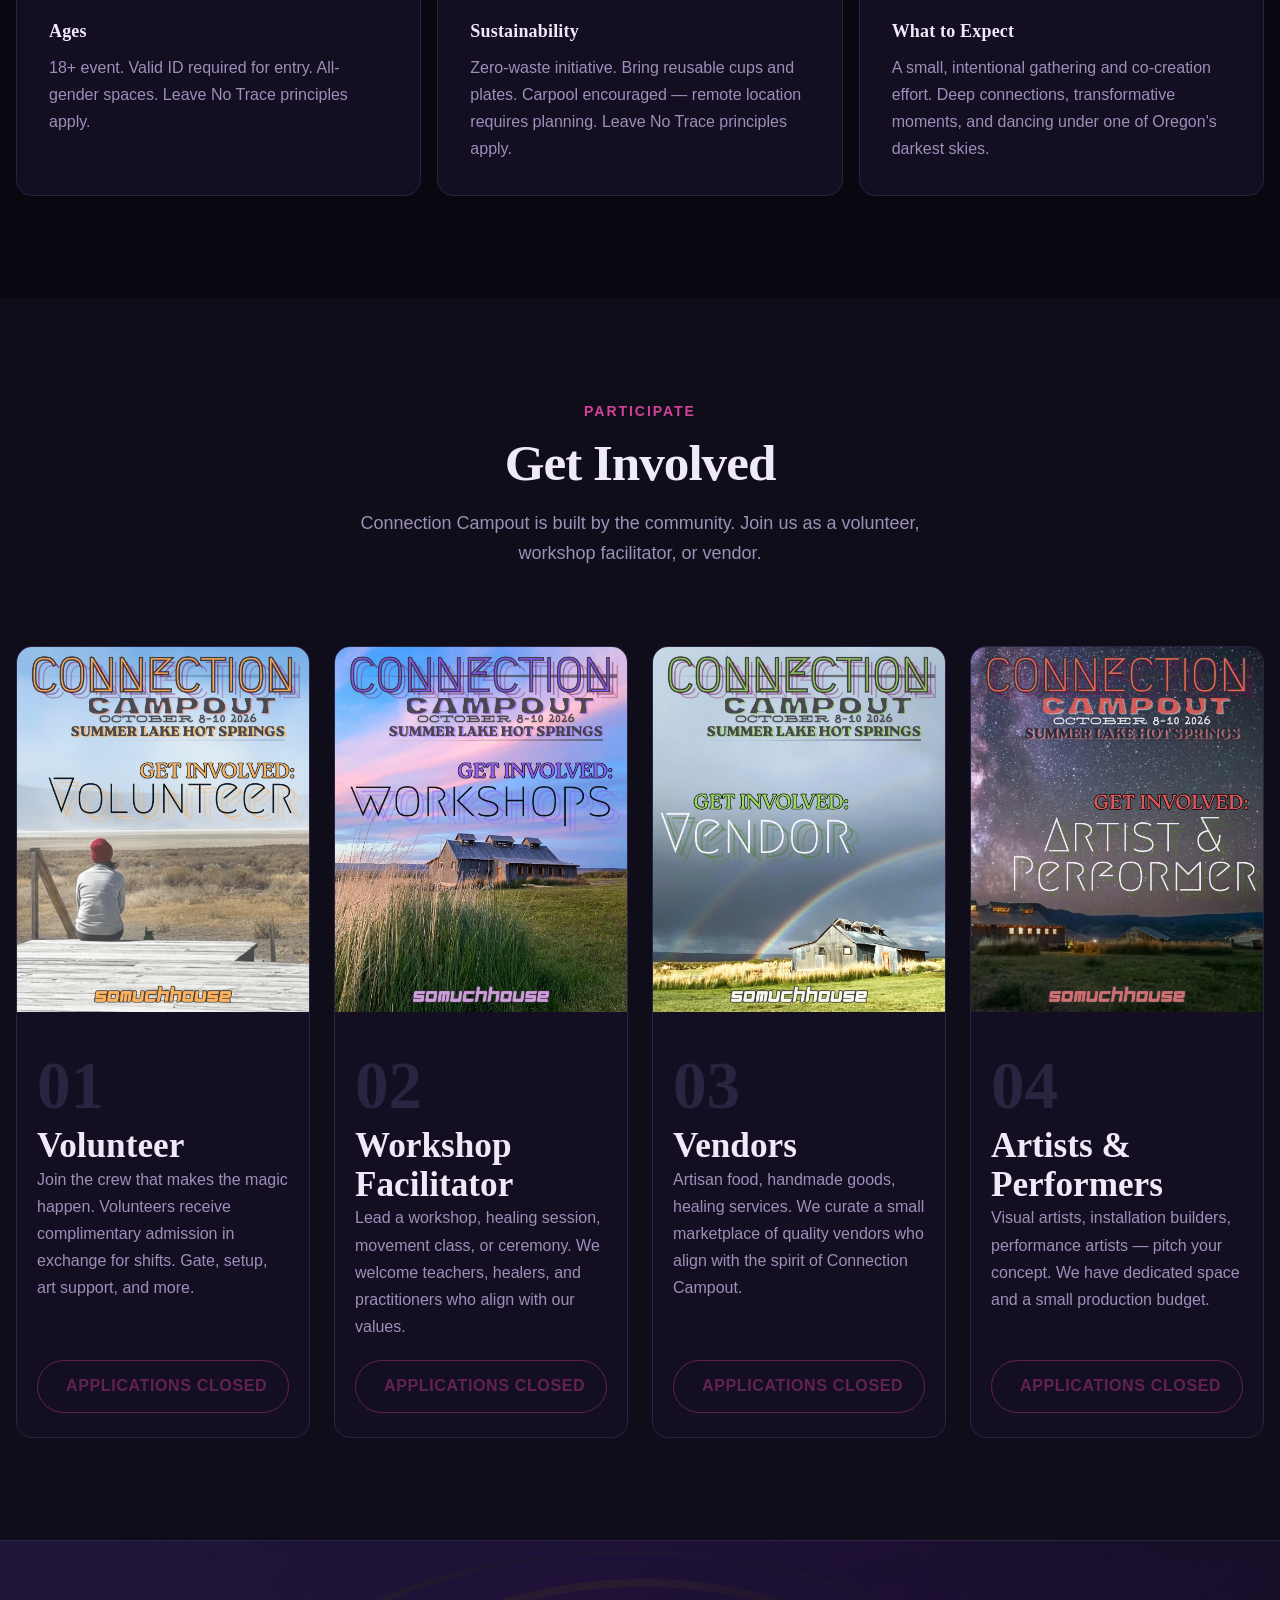
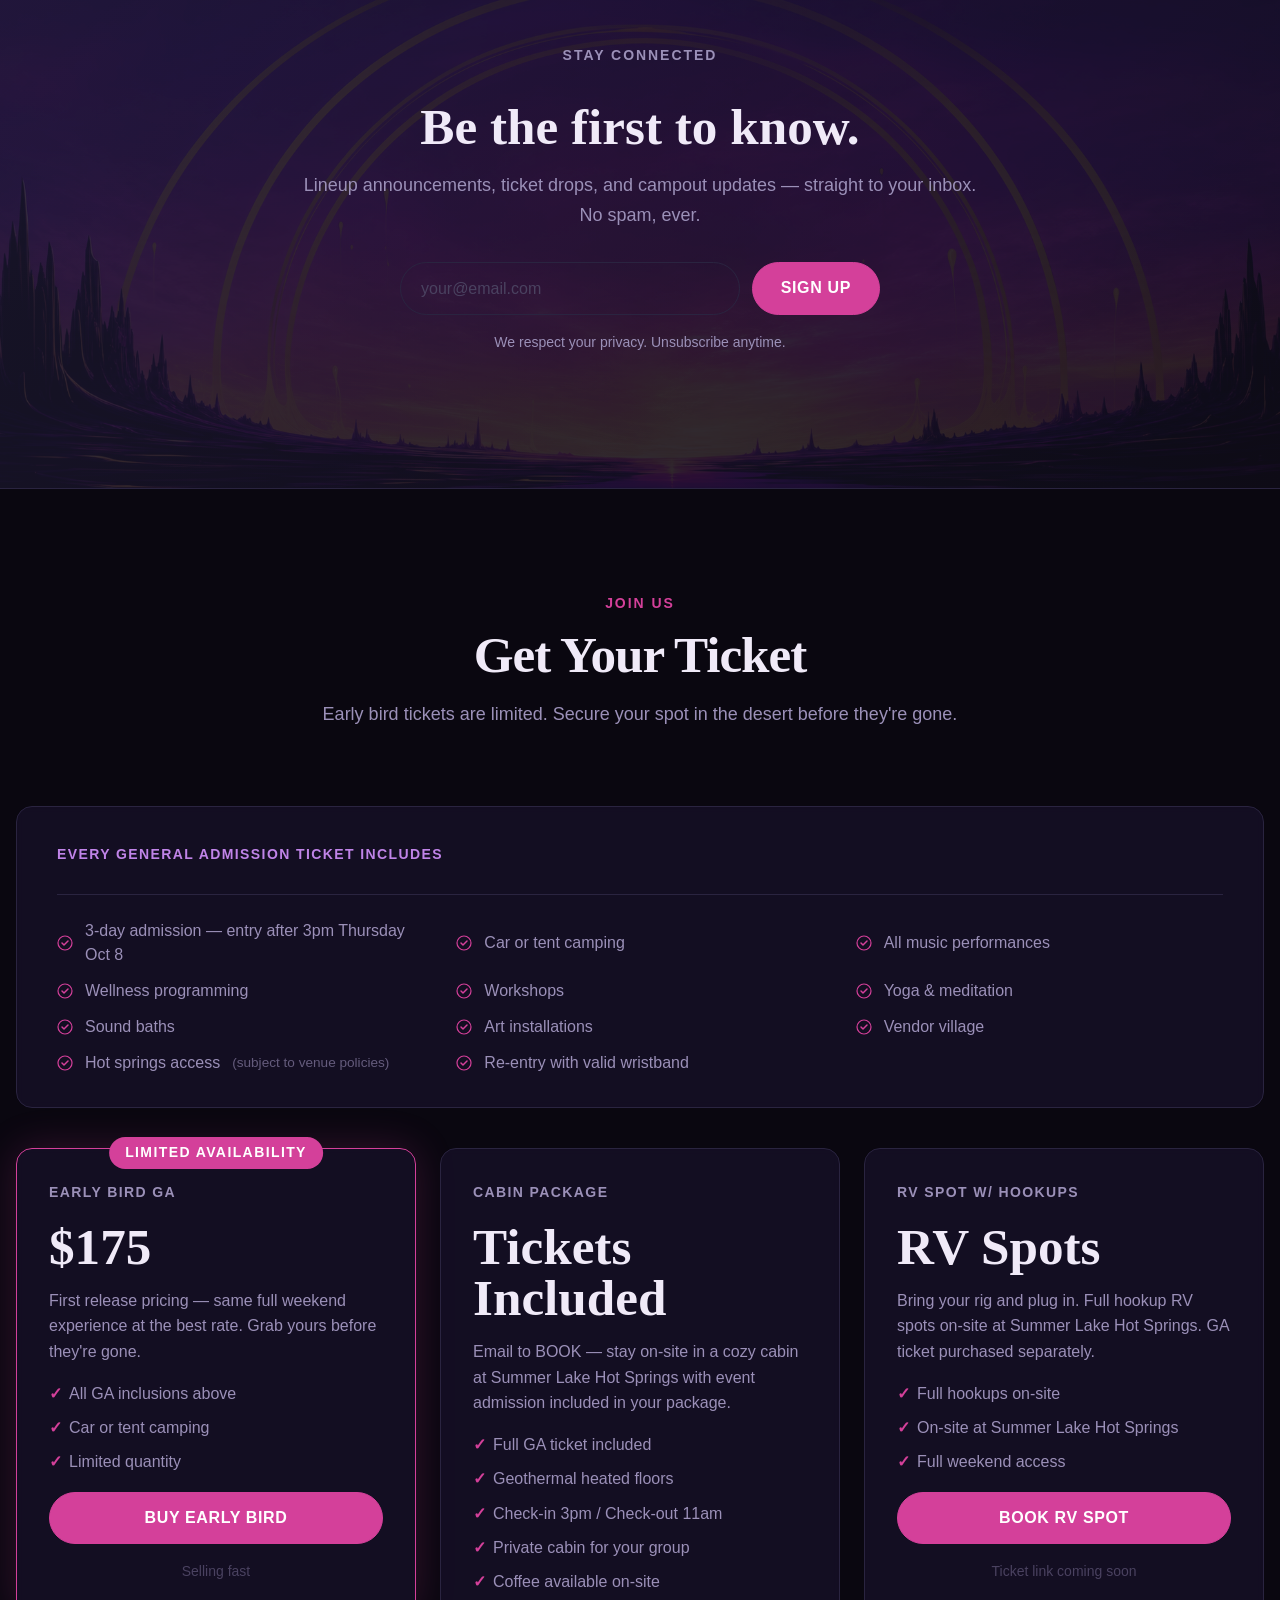
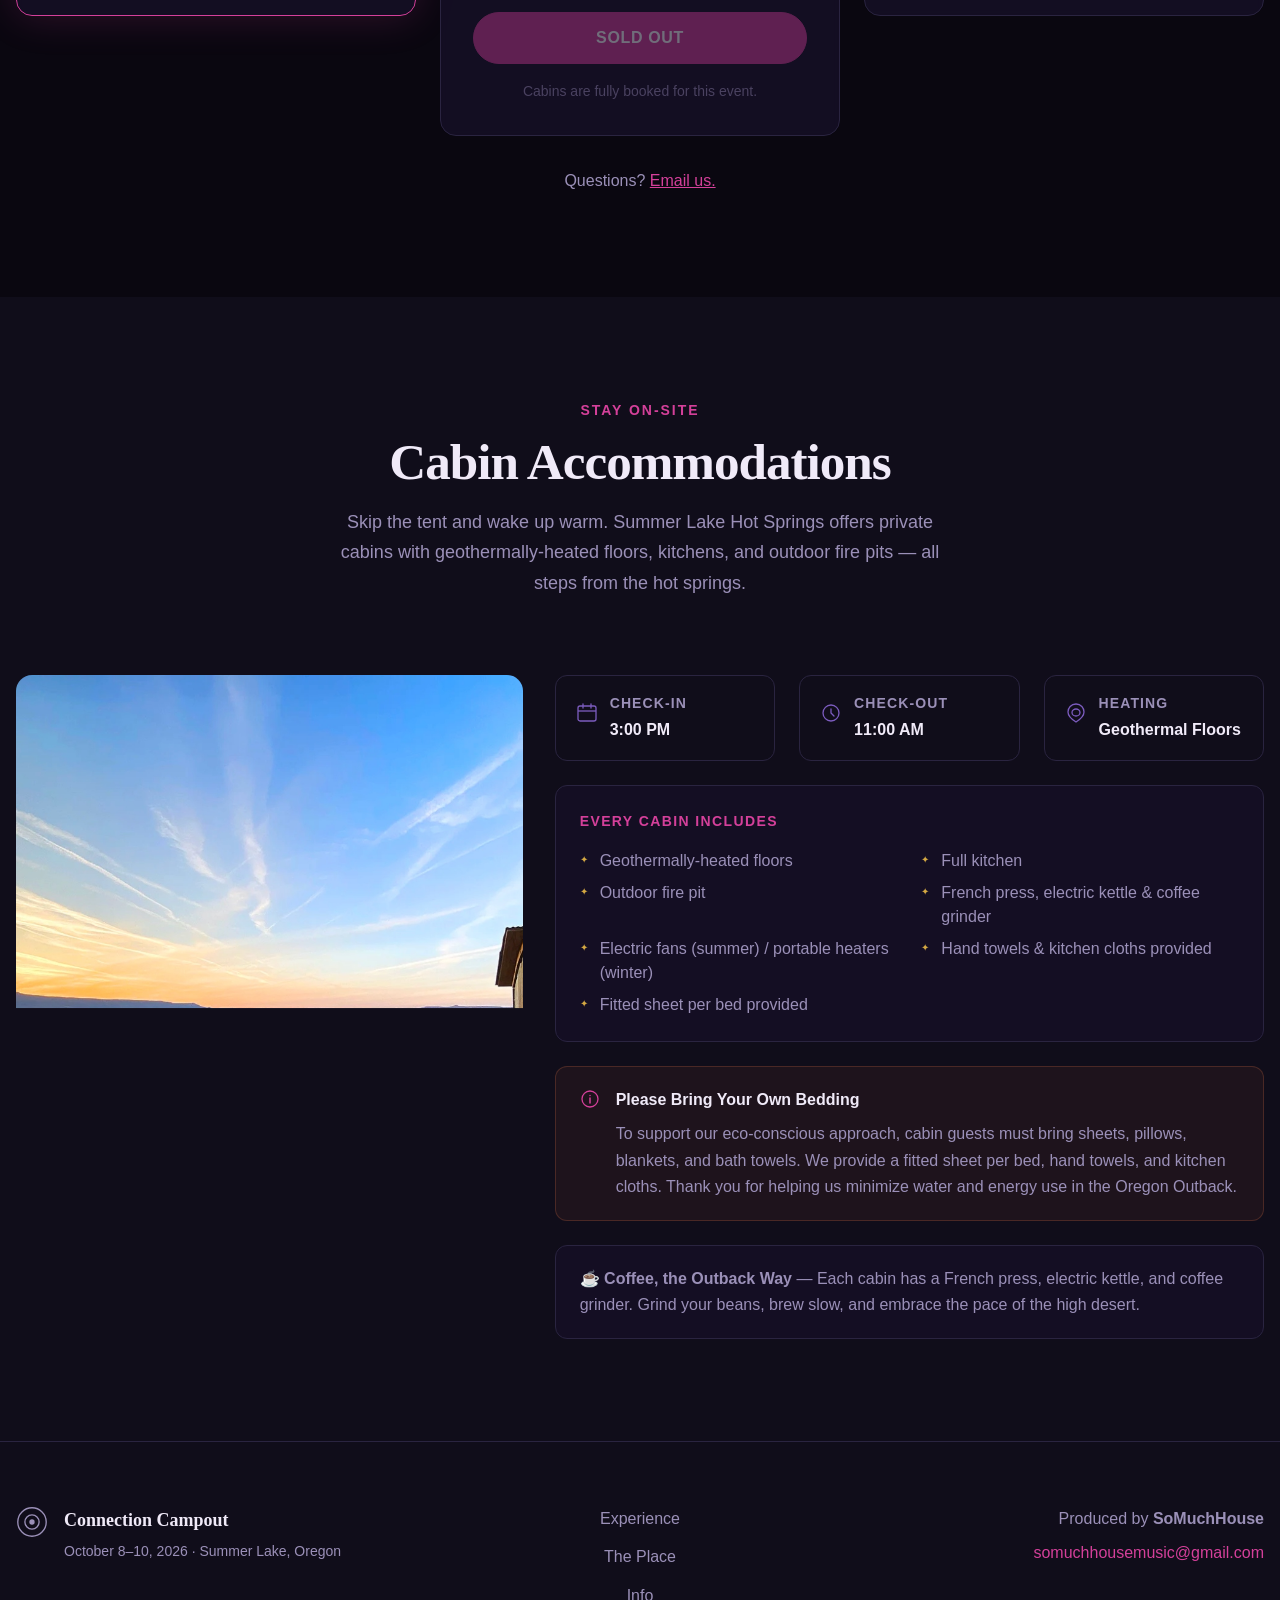
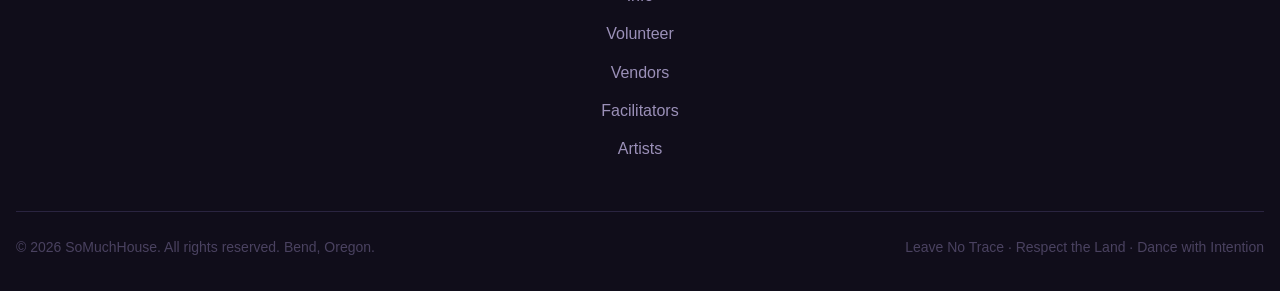
==== commit 6f7455e3: "Add lineup section, mark cabins sold out, close all applications" ====
--- a/index.html
+++ b/index.html
@@ -32,6 +32,7 @@
       </a>
       <nav class="nav-links" aria-label="Main navigation">
         <a href="#experience">Experience</a>
+        <a href="#lineup">Lineup</a>
         <a href="#gallery">The Place</a>
         <a href="#info">Info</a>
         <a href="#get-involved">Get Involved</a>
@@ -49,6 +50,7 @@
     <button class="mobile-close" id="mobile-close" aria-label="Close menu">✕</button>
     <nav class="mobile-nav-links">
       <a href="#experience" class="mobile-link">Experience</a>
+      <a href="#lineup" class="mobile-link">Lineup</a>
       <a href="#gallery" class="mobile-link">The Place</a>
       <a href="#info" class="mobile-link">Info</a>
       <a href="#get-involved" class="mobile-link">Get Involved</a>
@@ -187,6 +189,25 @@
     </div>
   </section>
 
+  <!-- LINEUP SECTION -->
+  <section class="section lineup-section" id="lineup">
+    <div class="container">
+      <div class="section-header">
+        <p class="section-label">Artists &amp; Performers</p>
+        <h2 class="section-title">The Lineup</h2>
+        <p class="section-body">Three days of underground music, art, and movement across multiple stages under the Eastern Oregon sky.</p>
+      </div>
+      <div class="lineup-posters">
+        <div class="lineup-poster-wrap">
+          <img src="images/lineup.jpg" alt="Connection Campout 2026 full artist lineup poster" loading="lazy" />
+        </div>
+        <div class="lineup-poster-wrap">
+          <img src="images/schedule.jpg" alt="Connection Campout 2026 daily schedule poster" loading="lazy" />
+        </div>
+      </div>
+    </div>
+  </section>
+
   <!-- INFO SECTION -->
   <section class="section info-section" id="info">
     <div class="container">
@@ -258,7 +279,7 @@
             <div class="involve-number">01</div>
             <h3>Volunteer</h3>
             <p>Join the crew that makes the magic happen. Volunteers receive complimentary admission in exchange for shifts. Gate, setup, art support, and more.</p>
-            <a href="https://forms.gle/FAuTZyU9rNmxo1Rw6" target="_blank" rel="noopener" class="btn btn-outline">Apply to Volunteer</a>
+            <button class="btn btn-outline" disabled style="opacity:0.4;cursor:not-allowed;">Applications Closed</button>
           </div>
         </div>
         <div class="involve-card involve-card--img">
@@ -269,7 +290,7 @@
             <div class="involve-number">02</div>
             <h3>Workshop Facilitator</h3>
             <p>Lead a workshop, healing session, movement class, or ceremony. We welcome teachers, healers, and practitioners who align with our values.</p>
-            <a href="https://forms.gle/PNgAi75QZ1zU8KFH9" target="_blank" rel="noopener" class="btn btn-outline">Facilitator Application</a>
+            <button class="btn btn-outline" disabled style="opacity:0.4;cursor:not-allowed;">Applications Closed</button>
           </div>
         </div>
         <div class="involve-card involve-card--img">
@@ -280,7 +301,7 @@
             <div class="involve-number">03</div>
             <h3>Vendors</h3>
             <p>Artisan food, handmade goods, healing services. We curate a small marketplace of quality vendors who align with the spirit of Connection Campout.</p>
-            <a href="https://forms.gle/FANZG1S6dTWk2NYN6" target="_blank" rel="noopener" class="btn btn-outline">Vendor Application</a>
+            <button class="btn btn-outline" disabled style="opacity:0.4;cursor:not-allowed;">Applications Closed</button>
           </div>
         </div>
         <div class="involve-card involve-card--img">
@@ -291,7 +312,7 @@
             <div class="involve-number">04</div>
             <h3>Artists &amp; Performers</h3>
             <p>Visual artists, installation builders, performance artists — pitch your concept. We have dedicated space and a small production budget.</p>
-            <a href="artist.html" class="btn btn-outline">Artist Application</a>
+            <button class="btn btn-outline" disabled style="opacity:0.4;cursor:not-allowed;">Applications Closed</button>
           </div>
         </div>
       </div>
@@ -401,8 +422,8 @@
             <li>Private cabin for your group</li>
             <li>Coffee available on-site</li>
           </ul>
-          <a href="https://mixloevents.com/checkout/03683b9f-2c5d-471f-b1ff-ce1fc54cd734" target="_blank" rel="noopener" class="btn btn-primary ticket-btn">Book Cabin Package</a>
-          <p class="ticket-note">Ticket link coming soon &mdash; <a href="mailto:somuchhousemusic@gmail.com" style="color:inherit;text-decoration:underline;">email us for bookings</a></p>
+          <button class="btn btn-primary ticket-btn" disabled style="opacity:0.4;cursor:not-allowed;">Sold Out</button>
+          <p class="ticket-note">Cabins are fully booked for this event.</p>
         </div>
         <div class="ticket-card">
           <div class="ticket-tier">RV Spot w/ Hookups</div>
--- a/css/style.css
+++ b/css/style.css
@@ -1351,3 +1351,35 @@
   flex: 1;
   margin-bottom: var(--space-5);
 }
+
+/* ---- LINEUP SECTION ---- */
+.lineup-section { background: var(--color-bg); }
+.lineup-posters {
+  display: grid;
+  grid-template-columns: 1fr 1fr;
+  gap: var(--space-8);
+  margin-top: var(--space-12);
+}
+.lineup-poster-wrap {
+  border-radius: var(--radius-xl);
+  overflow: hidden;
+  box-shadow: 0 0 40px rgba(212, 64, 154, 0.2), var(--shadow-lg);
+  border: 1px solid rgba(212, 64, 154, 0.2);
+}
+.lineup-poster-wrap img {
+  width: 100%;
+  height: auto;
+  display: block;
+}
+@media (max-width: 700px) {
+  .lineup-posters { grid-template-columns: 1fr; }
+}
+
+/* ---- SOLD OUT BADGE ---- */
+.ticket-badge--soldout {
+  background: #555 !important;
+  color: #ccc !important;
+}
+.ticket-card--soldout {
+  opacity: 0.75;
+}
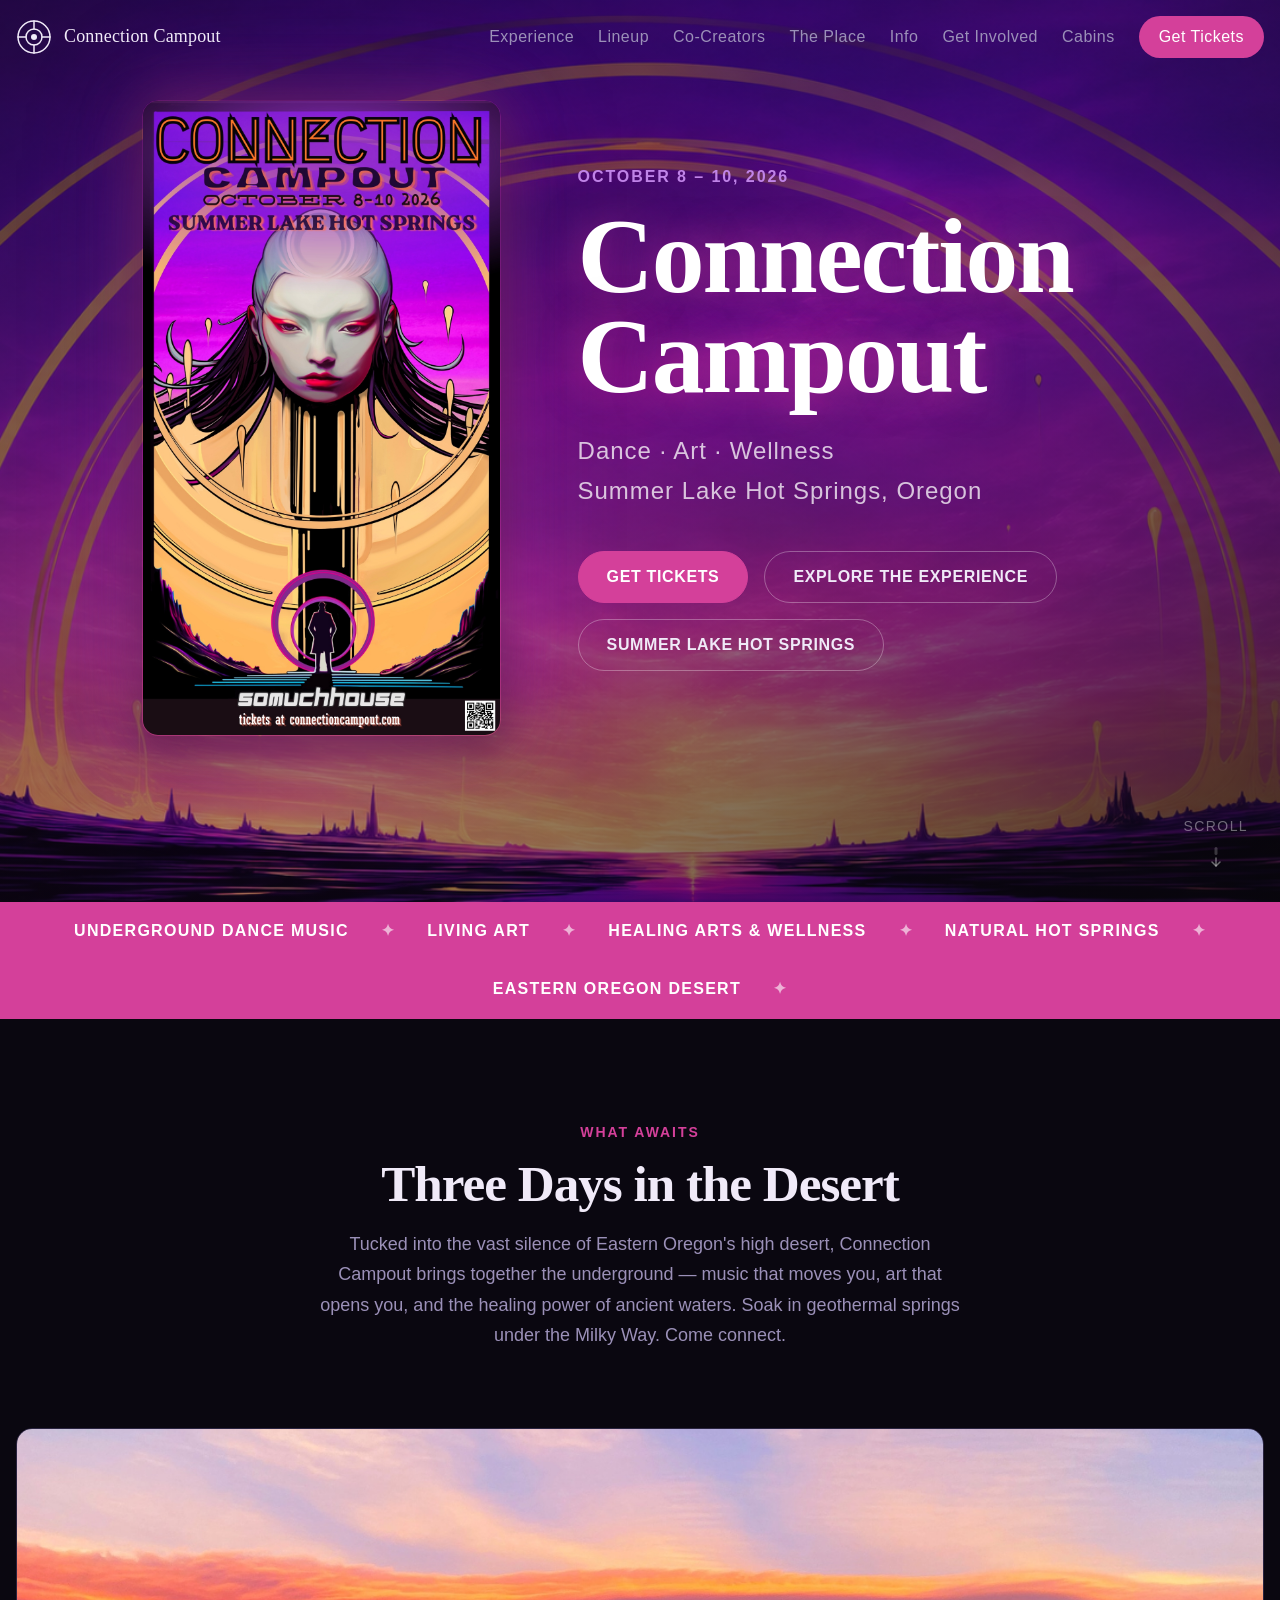
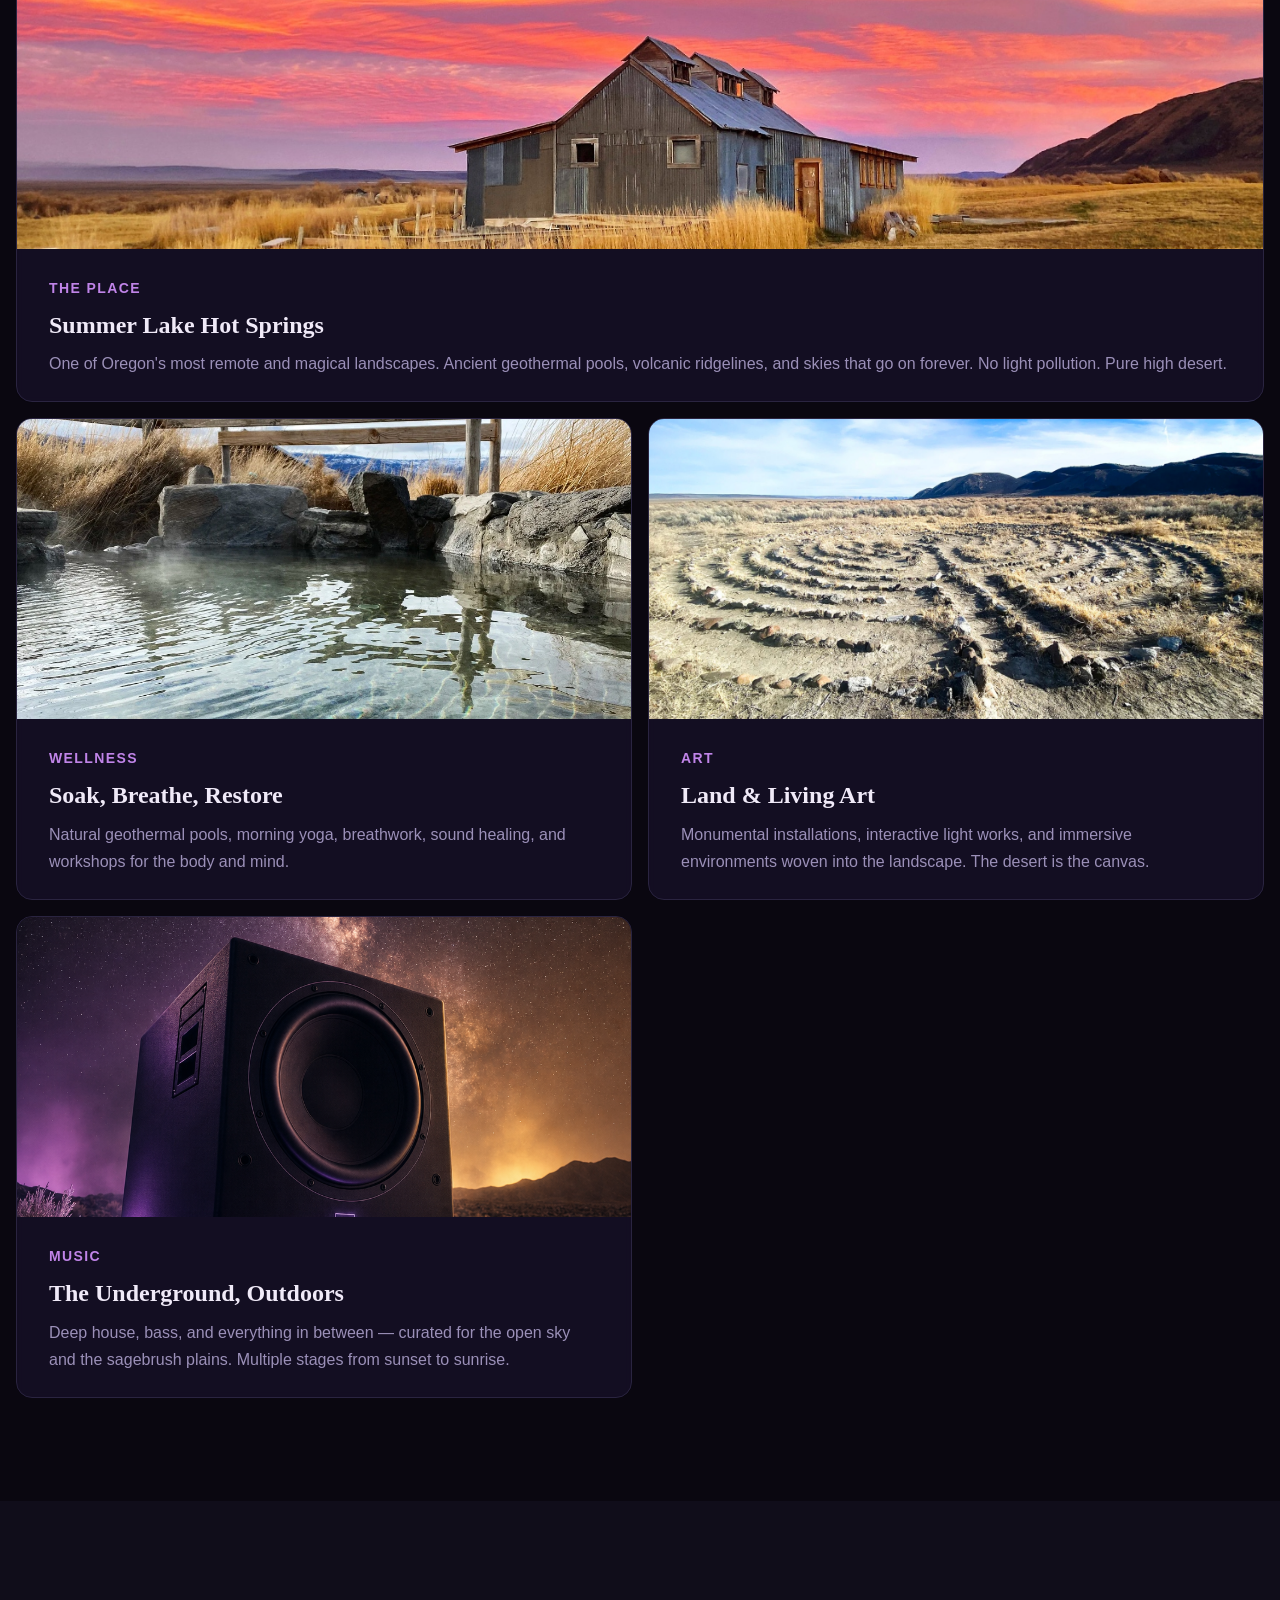
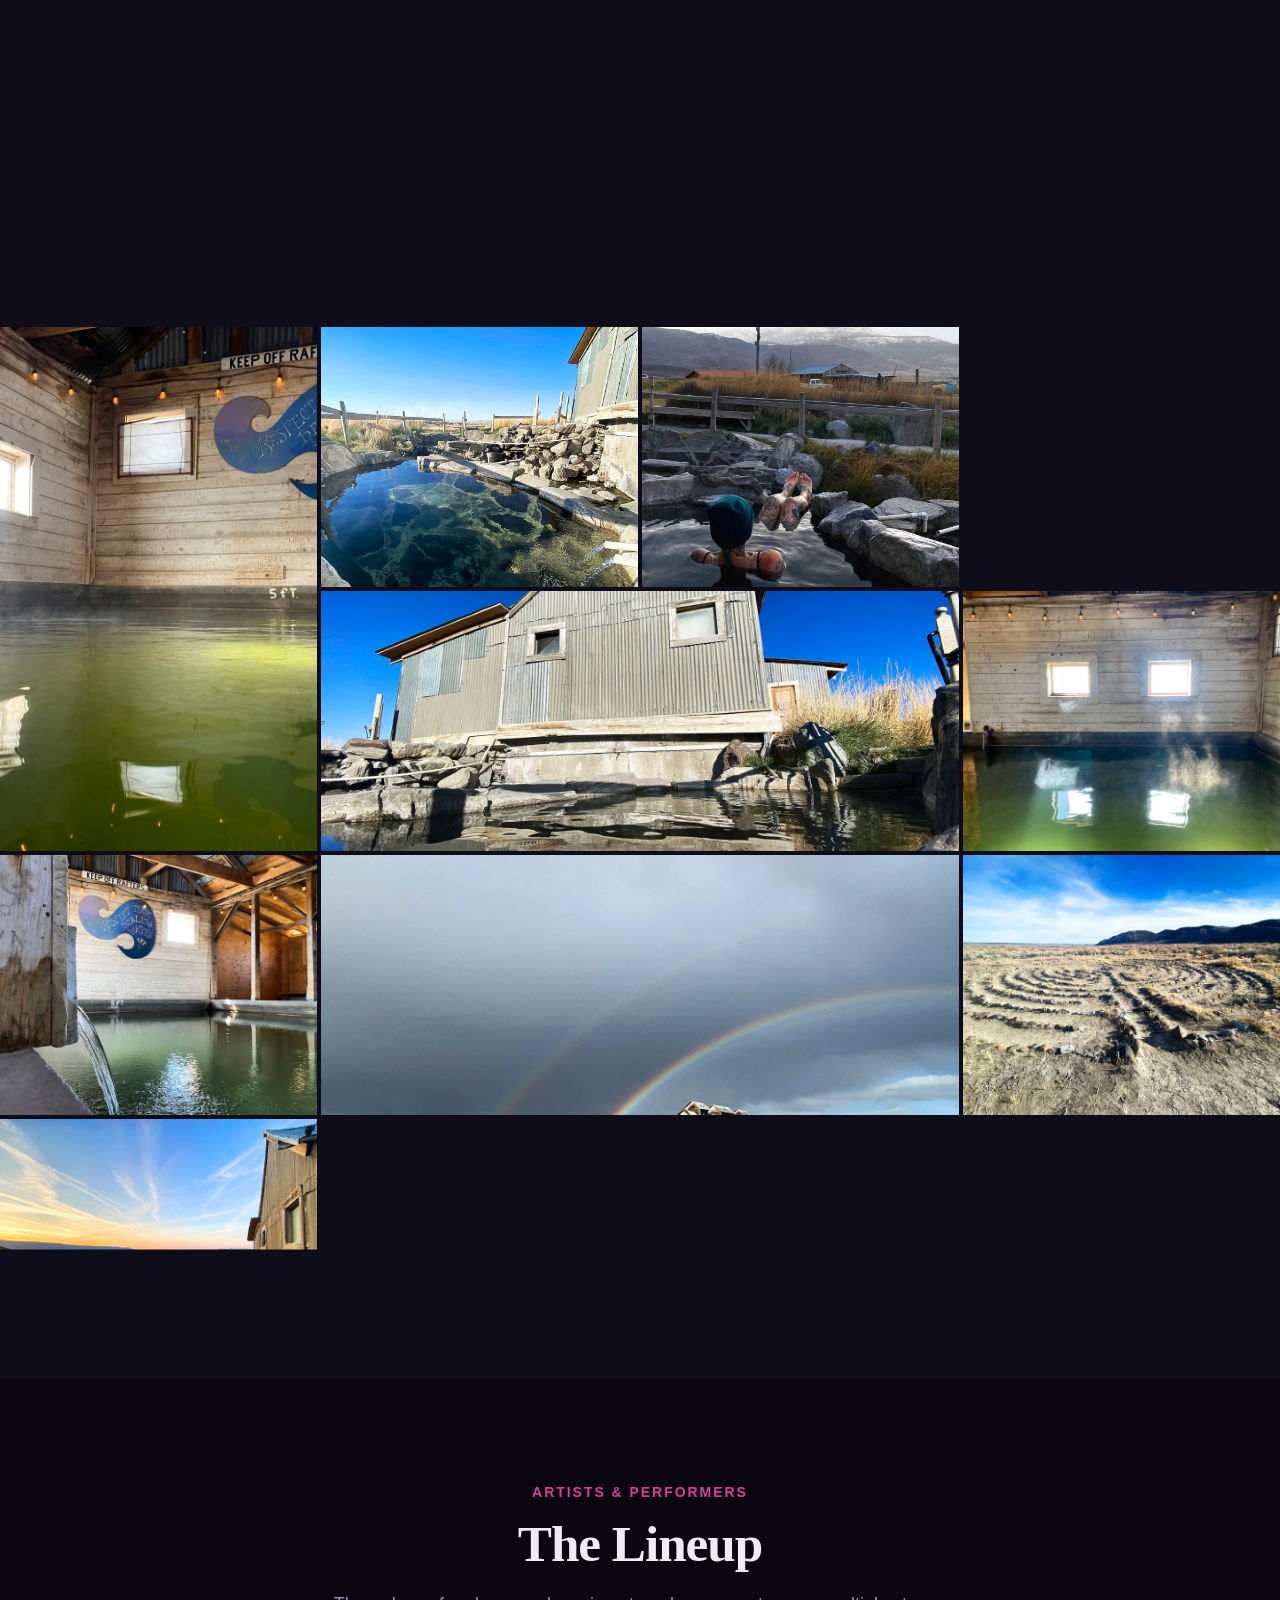
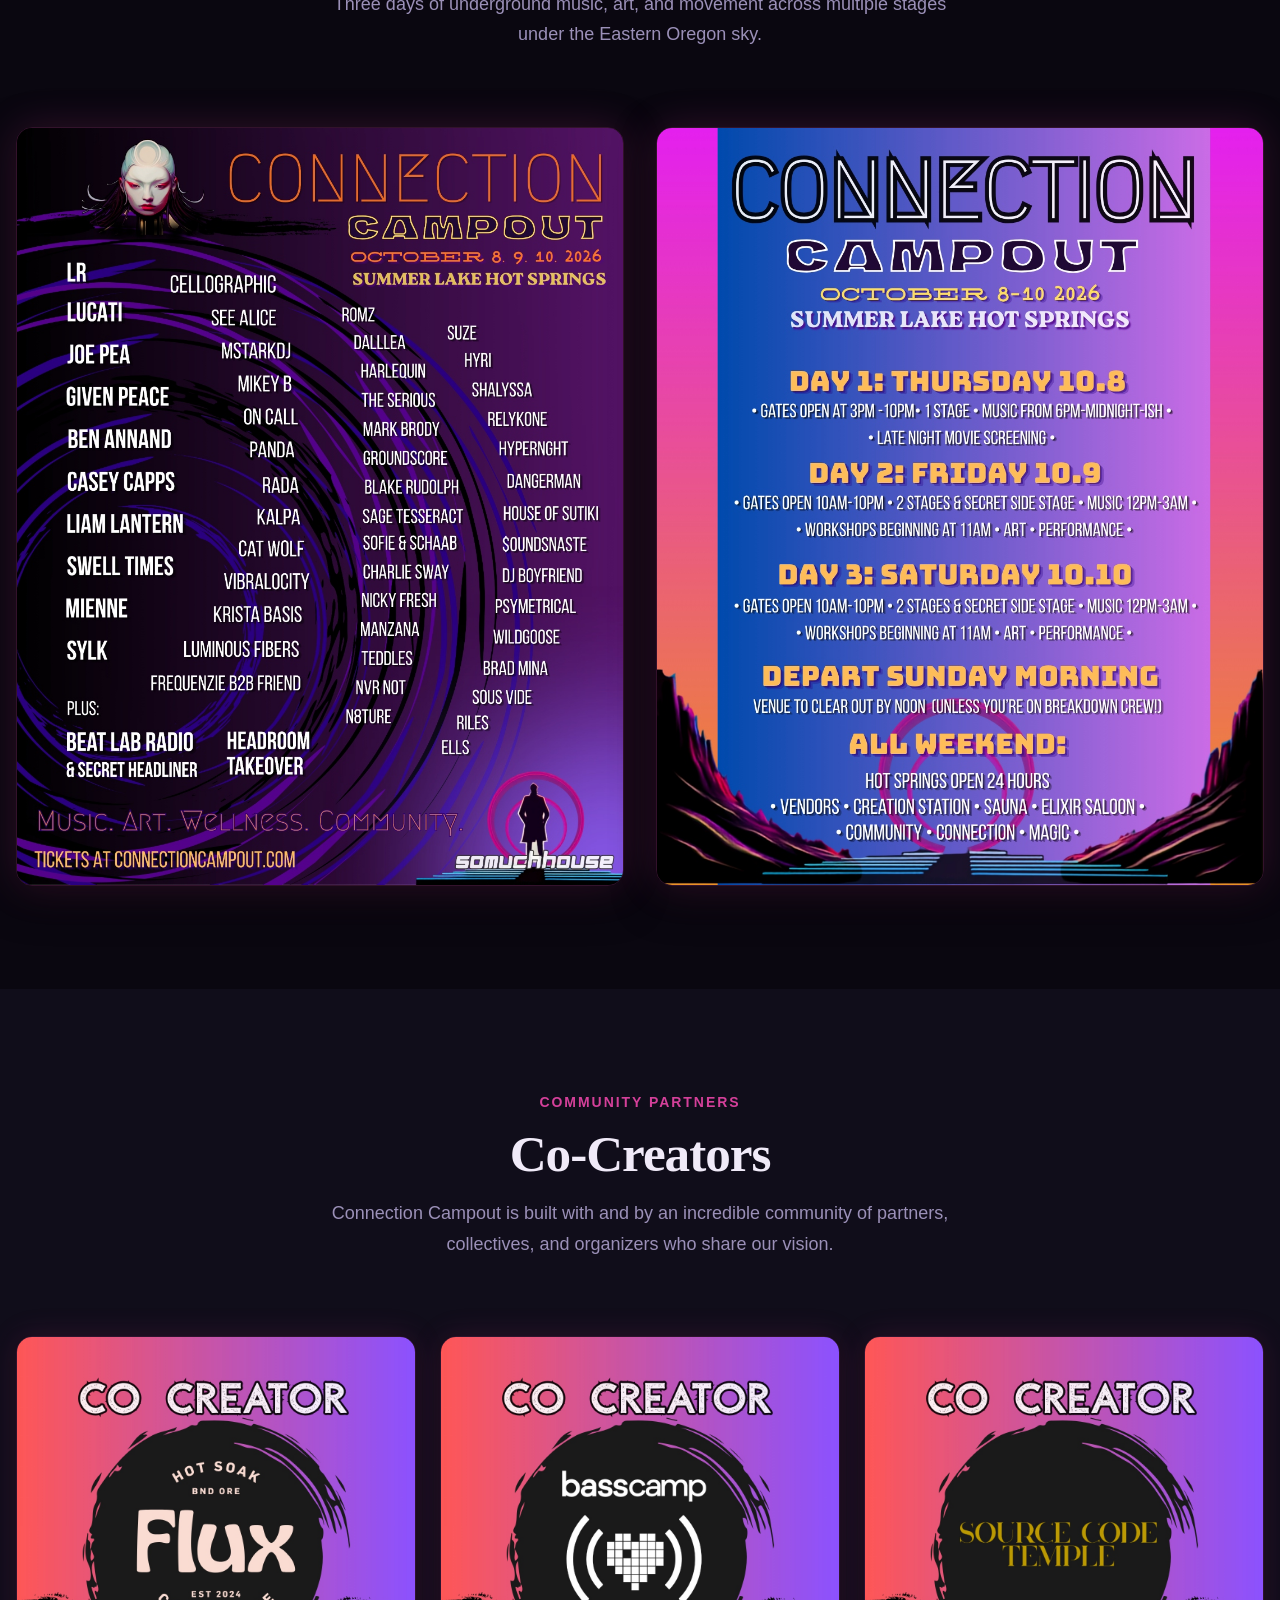
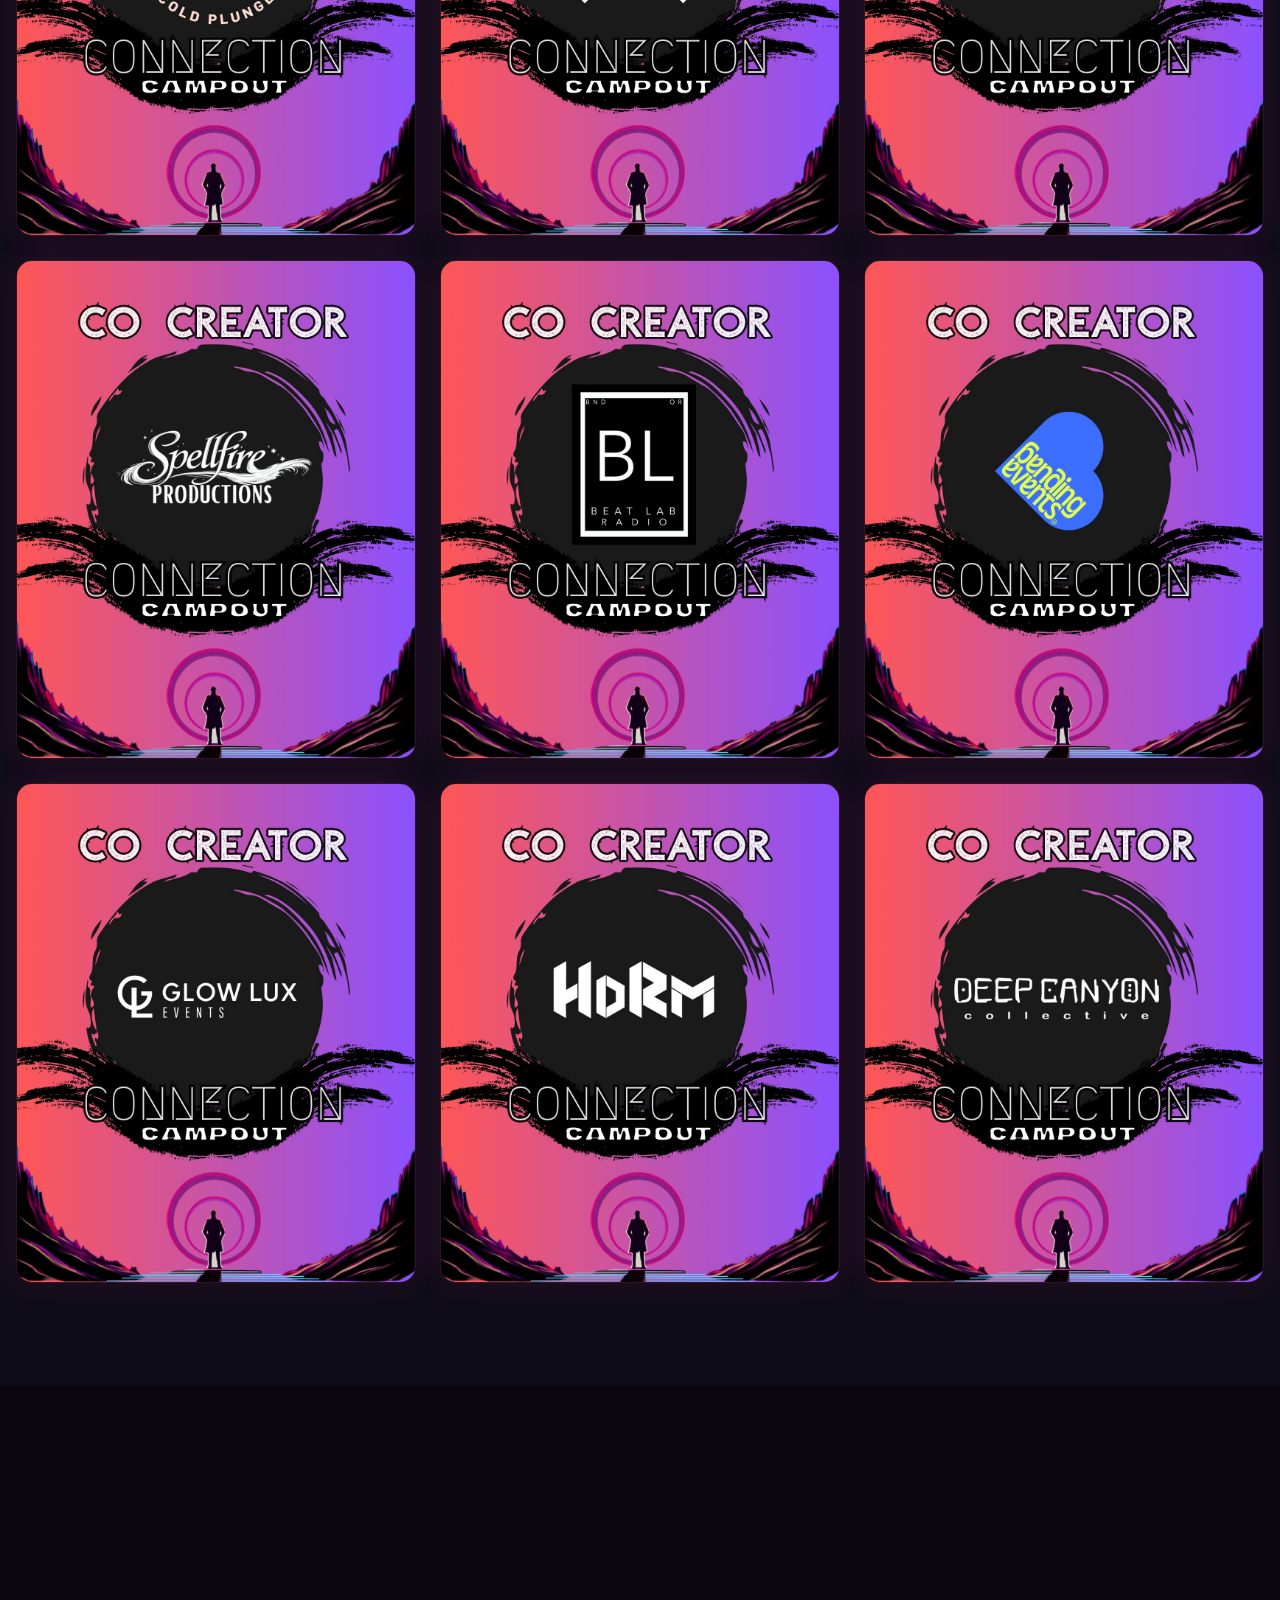
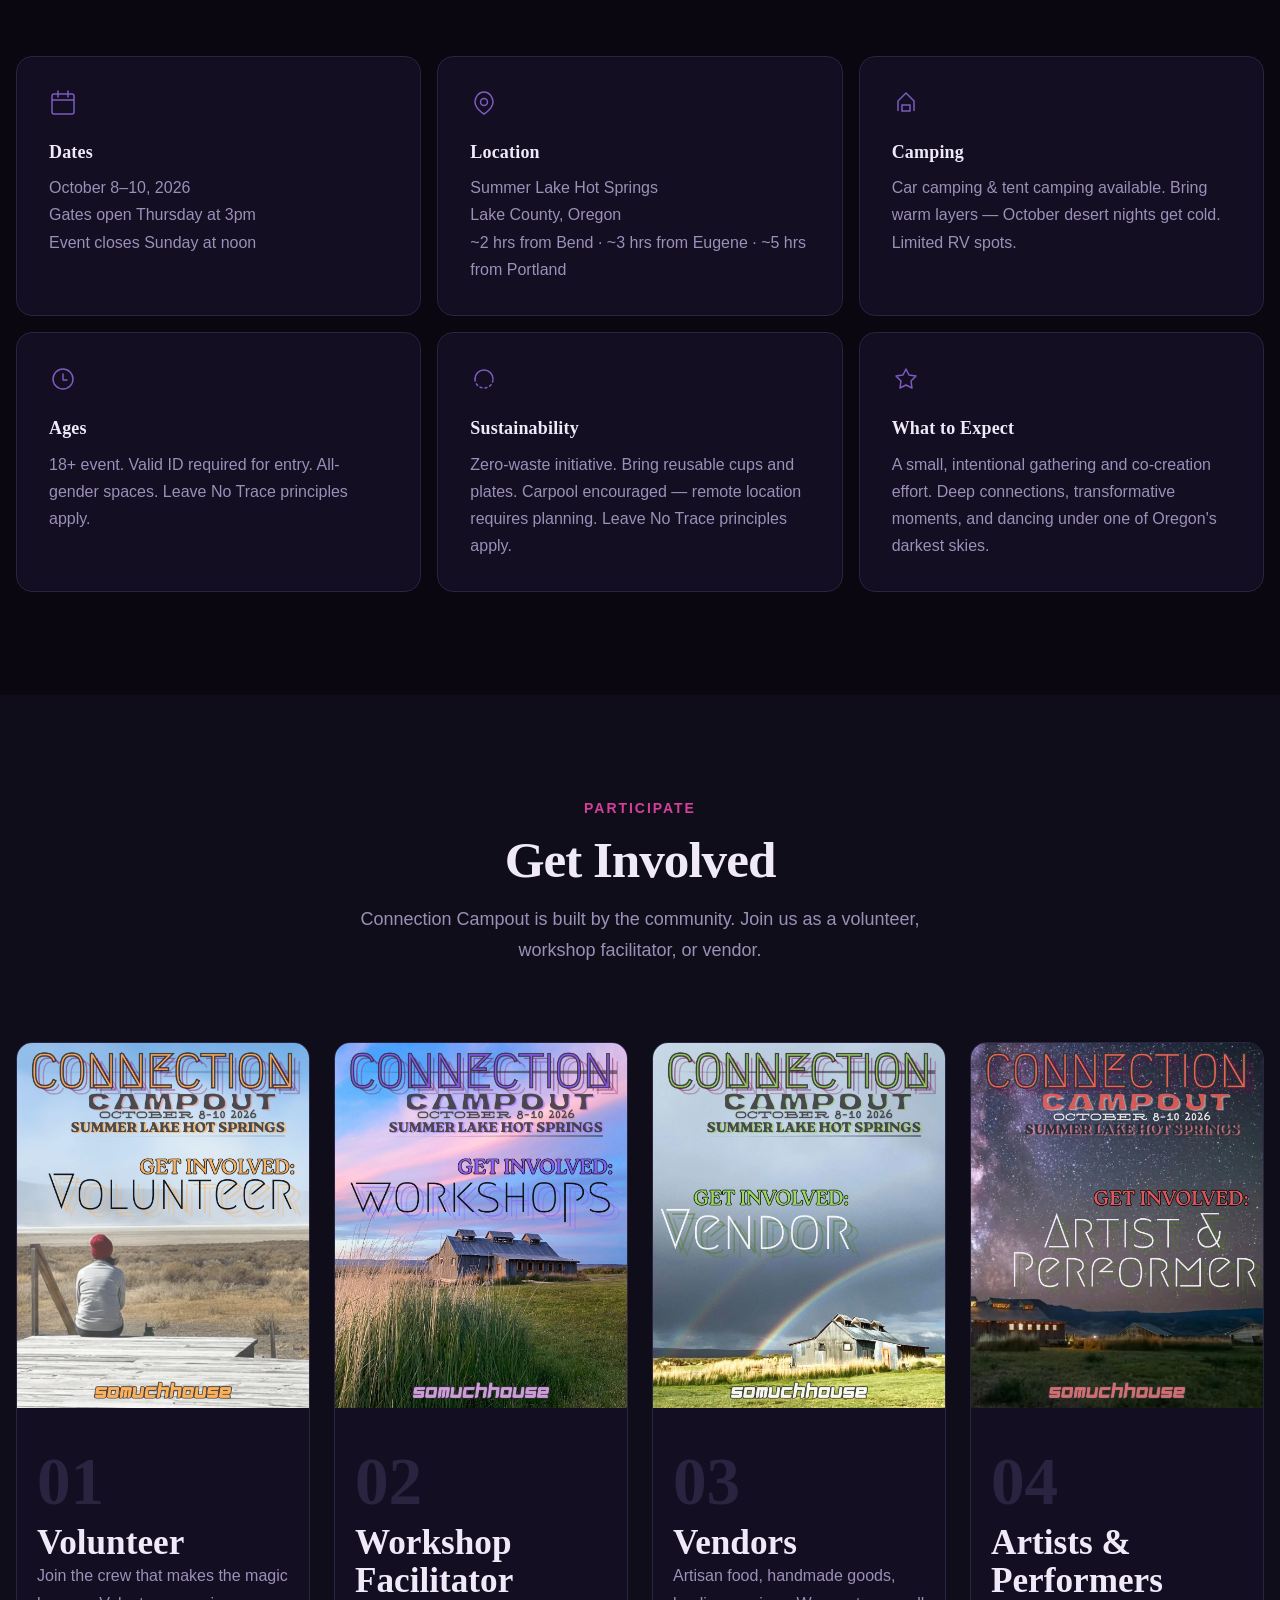
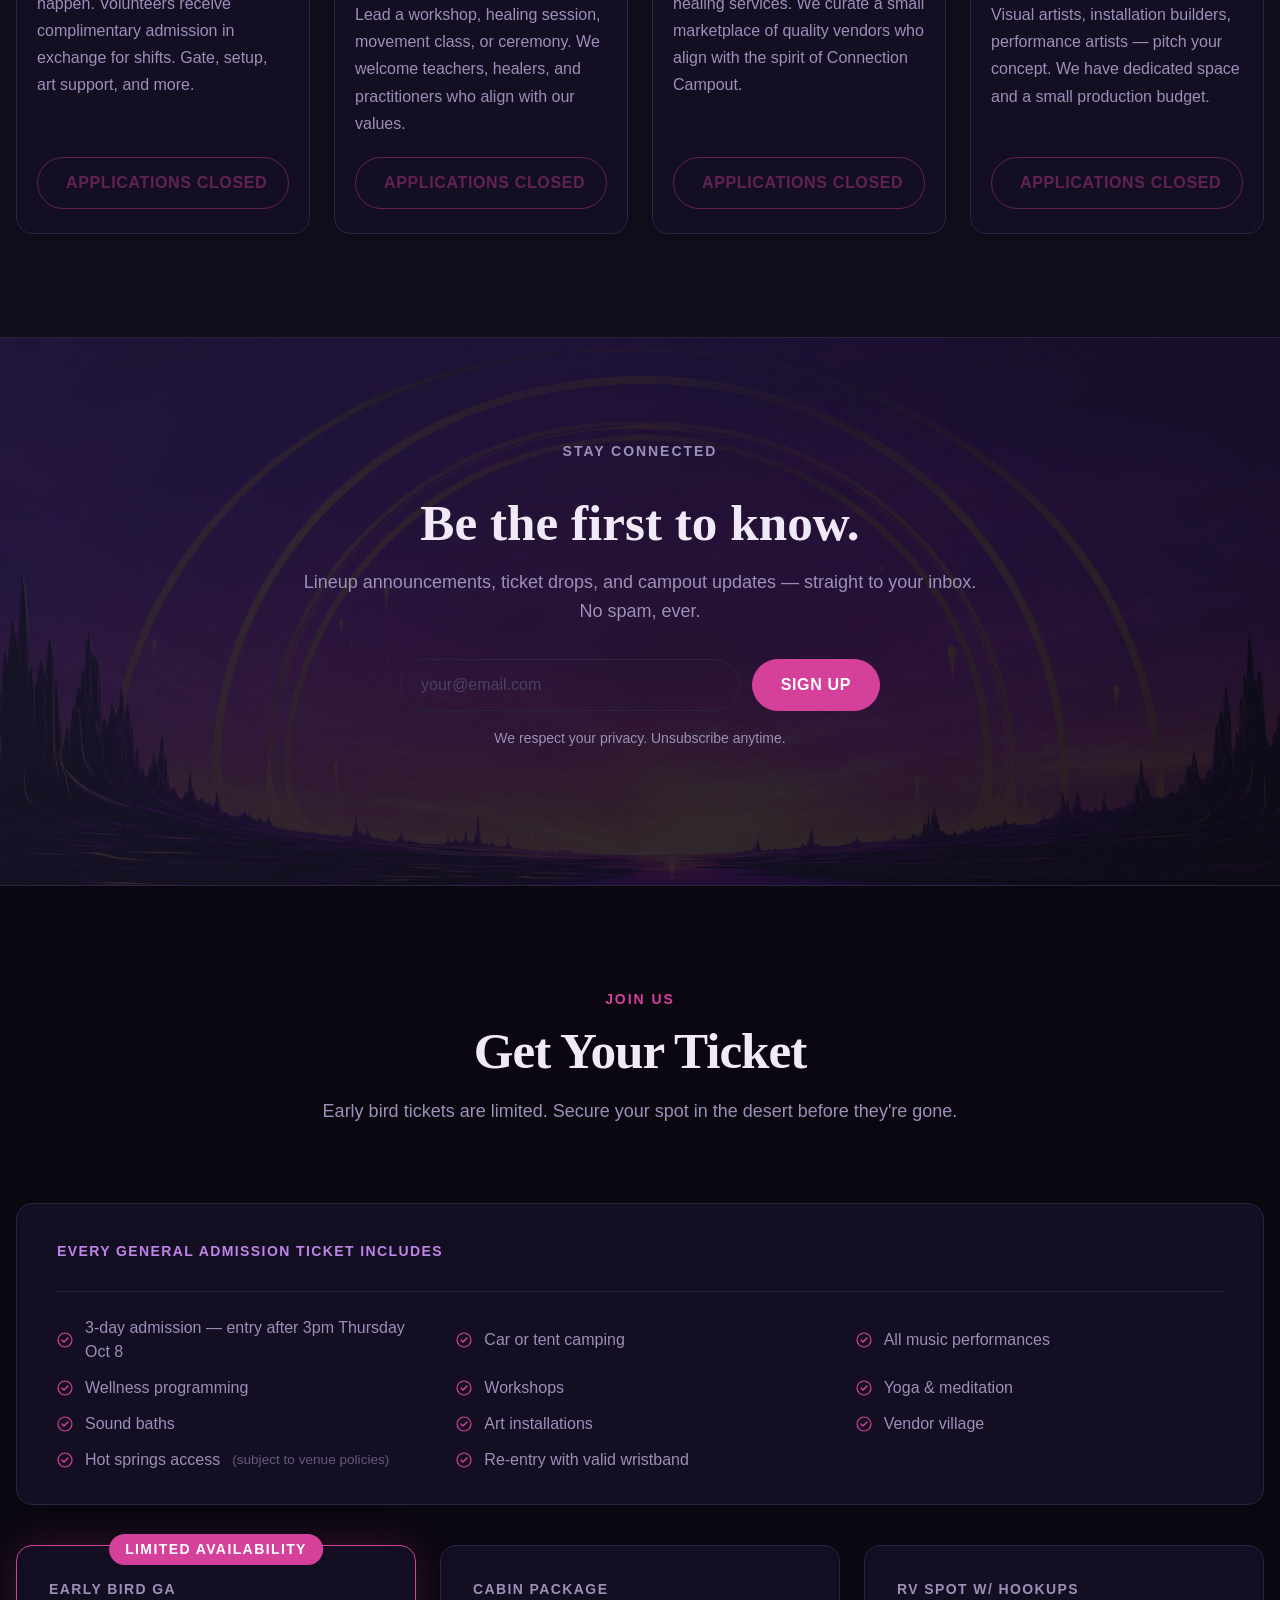
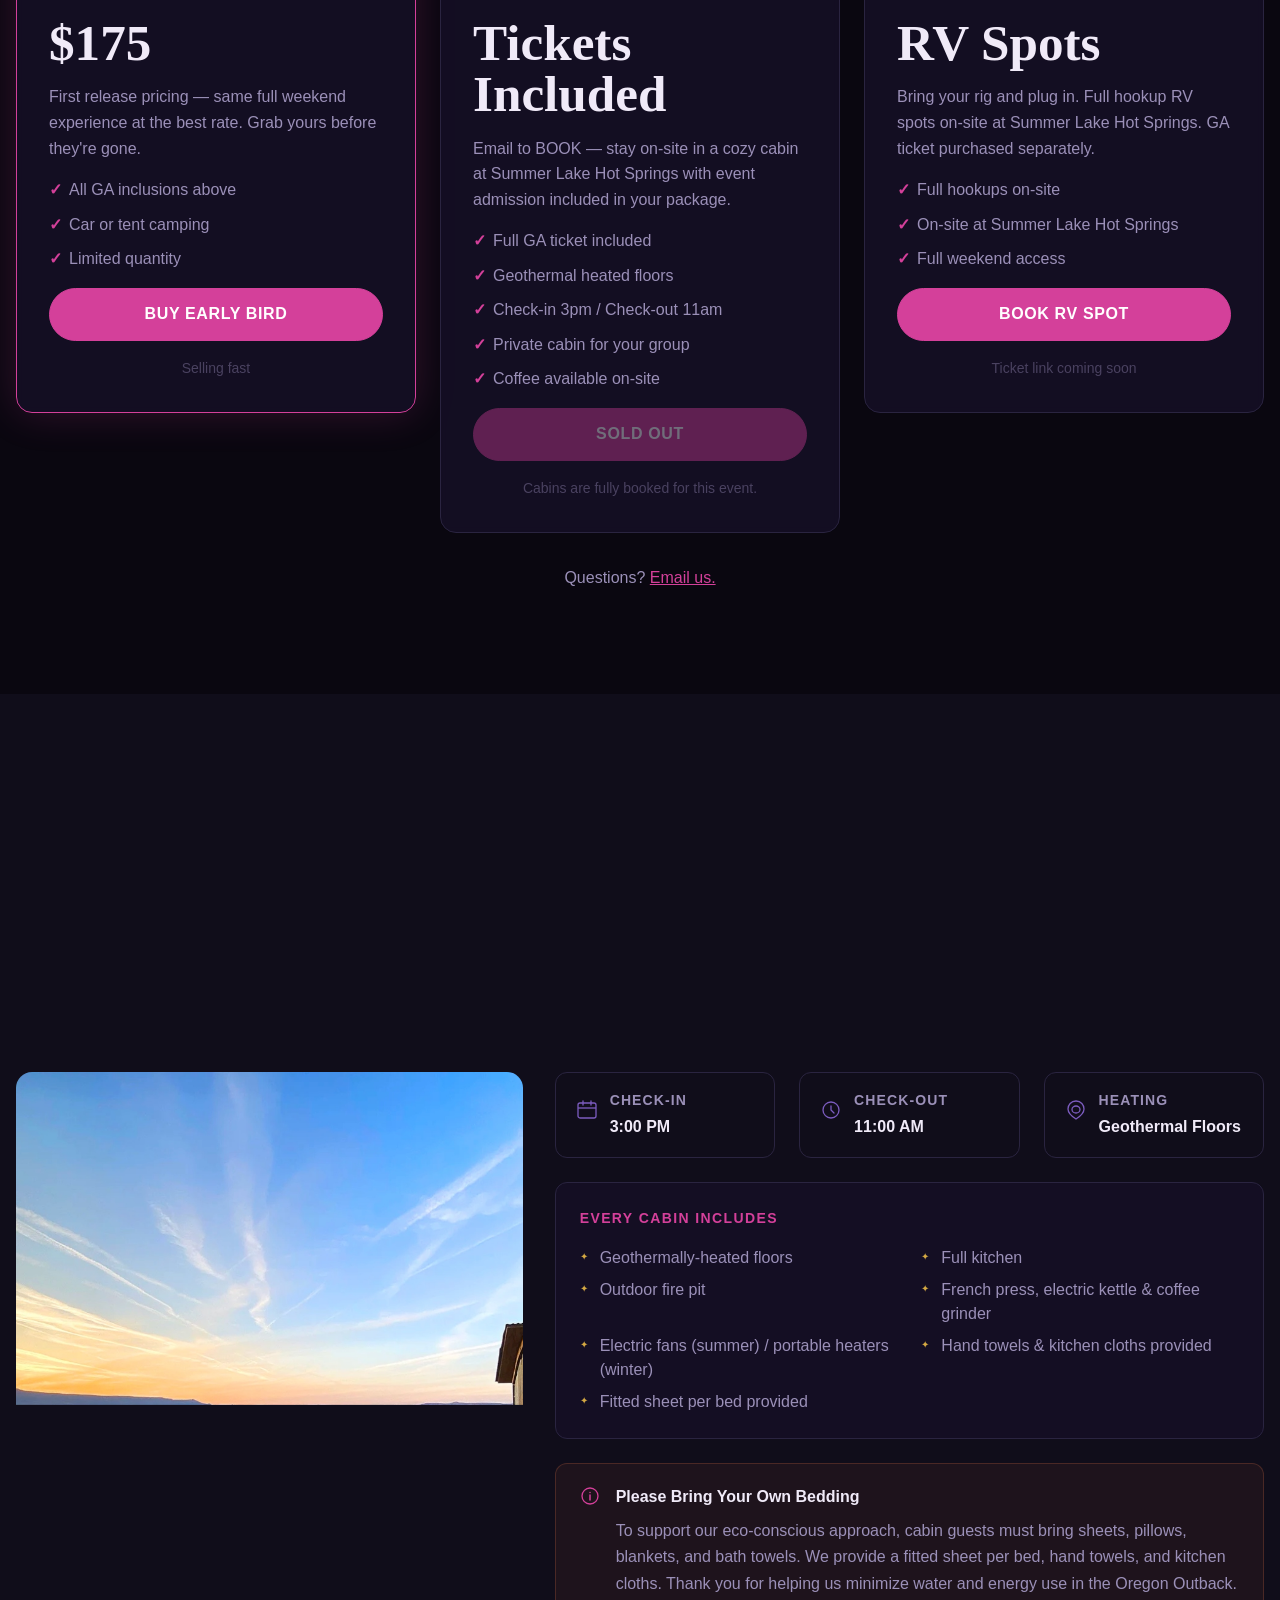
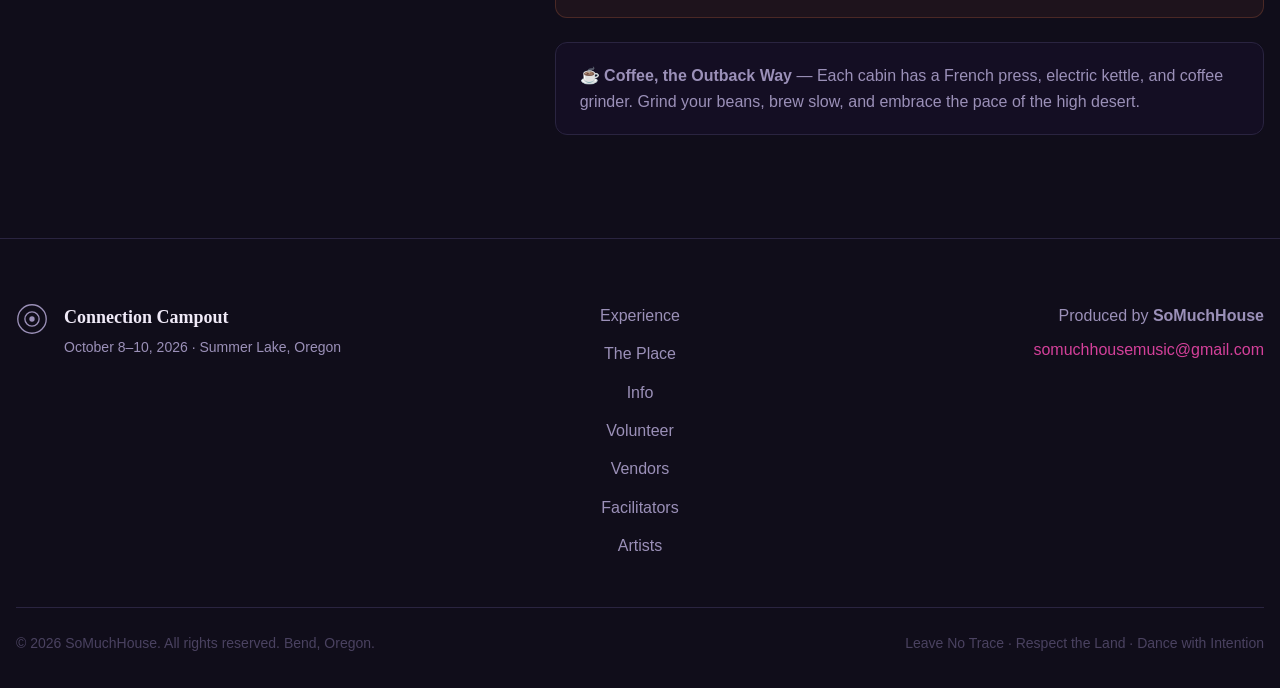
==== commit ac0b1616: "Add Co-Creators section, update lineup and schedule posters" ====
--- a/index.html
+++ b/index.html
@@ -33,6 +33,7 @@
       <nav class="nav-links" aria-label="Main navigation">
         <a href="#experience">Experience</a>
         <a href="#lineup">Lineup</a>
+        <a href="#cocreators">Co-Creators</a>
         <a href="#gallery">The Place</a>
         <a href="#info">Info</a>
         <a href="#get-involved">Get Involved</a>
@@ -51,6 +52,7 @@
     <nav class="mobile-nav-links">
       <a href="#experience" class="mobile-link">Experience</a>
       <a href="#lineup" class="mobile-link">Lineup</a>
+      <a href="#cocreators" class="mobile-link">Co-Creators</a>
       <a href="#gallery" class="mobile-link">The Place</a>
       <a href="#info" class="mobile-link">Info</a>
       <a href="#get-involved" class="mobile-link">Get Involved</a>
@@ -204,6 +206,28 @@
         <div class="lineup-poster-wrap">
           <img src="images/schedule.jpg" alt="Connection Campout 2026 daily schedule poster" loading="lazy" />
         </div>
+      </div>
+    </div>
+  </section>
+
+  <!-- CO-CREATORS SECTION -->
+  <section class="section cocreators-section" id="cocreators">
+    <div class="container">
+      <div class="section-header">
+        <p class="section-label">Community Partners</p>
+        <h2 class="section-title">Co-Creators</h2>
+        <p class="section-body">Connection Campout is built with and by an incredible community of partners, collectives, and organizers who share our vision.</p>
+      </div>
+      <div class="cocreators-grid">
+        <div class="cocreator-card"><img src="images/cocreator_flux.jpg" alt="Flux — Hot Soak Cold Plunge, Bend Oregon" loading="lazy" /></div>
+        <div class="cocreator-card"><img src="images/cocreator_basscamp.jpg" alt="Basscamp" loading="lazy" /></div>
+        <div class="cocreator-card"><img src="images/cocreator_sourcecodtemple.jpg" alt="Source Code Temple" loading="lazy" /></div>
+        <div class="cocreator-card"><img src="images/cocreator_spellfire.jpg" alt="Spellfire Productions" loading="lazy" /></div>
+        <div class="cocreator-card"><img src="images/cocreator_beatlabradio.jpg" alt="Beat Lab Radio" loading="lazy" /></div>
+        <div class="cocreator-card"><img src="images/cocreator_bendingevents.jpg" alt="Bending Events" loading="lazy" /></div>
+        <div class="cocreator-card"><img src="images/cocreator_glowlux.jpg" alt="Glow Lux Events" loading="lazy" /></div>
+        <div class="cocreator-card"><img src="images/cocreator_horm.jpg" alt="HoRm" loading="lazy" /></div>
+        <div class="cocreator-card"><img src="images/cocreator_deepcanyon.jpg" alt="Deep Canyon Collective" loading="lazy" /></div>
       </div>
     </div>
   </section>
--- a/css/style.css
+++ b/css/style.css
@@ -1383,3 +1383,34 @@
 .ticket-card--soldout {
   opacity: 0.75;
 }
+
+/* ---- CO-CREATORS SECTION ---- */
+.cocreators-section { background: var(--color-surface); }
+.cocreators-grid {
+  display: grid;
+  grid-template-columns: repeat(3, 1fr);
+  gap: var(--space-6);
+  margin-top: var(--space-12);
+}
+.cocreator-card {
+  border-radius: var(--radius-xl);
+  overflow: hidden;
+  box-shadow: 0 0 30px rgba(212, 64, 154, 0.15), var(--shadow-md);
+  border: 1px solid rgba(212, 64, 154, 0.15);
+  transition: transform 0.3s ease, box-shadow 0.3s ease;
+}
+.cocreator-card:hover {
+  transform: translateY(-4px);
+  box-shadow: 0 0 50px rgba(212, 64, 154, 0.3), var(--shadow-lg);
+}
+.cocreator-card img {
+  width: 100%;
+  height: auto;
+  display: block;
+}
+@media (max-width: 900px) {
+  .cocreators-grid { grid-template-columns: repeat(2, 1fr); }
+}
+@media (max-width: 500px) {
+  .cocreators-grid { grid-template-columns: 1fr; }
+}
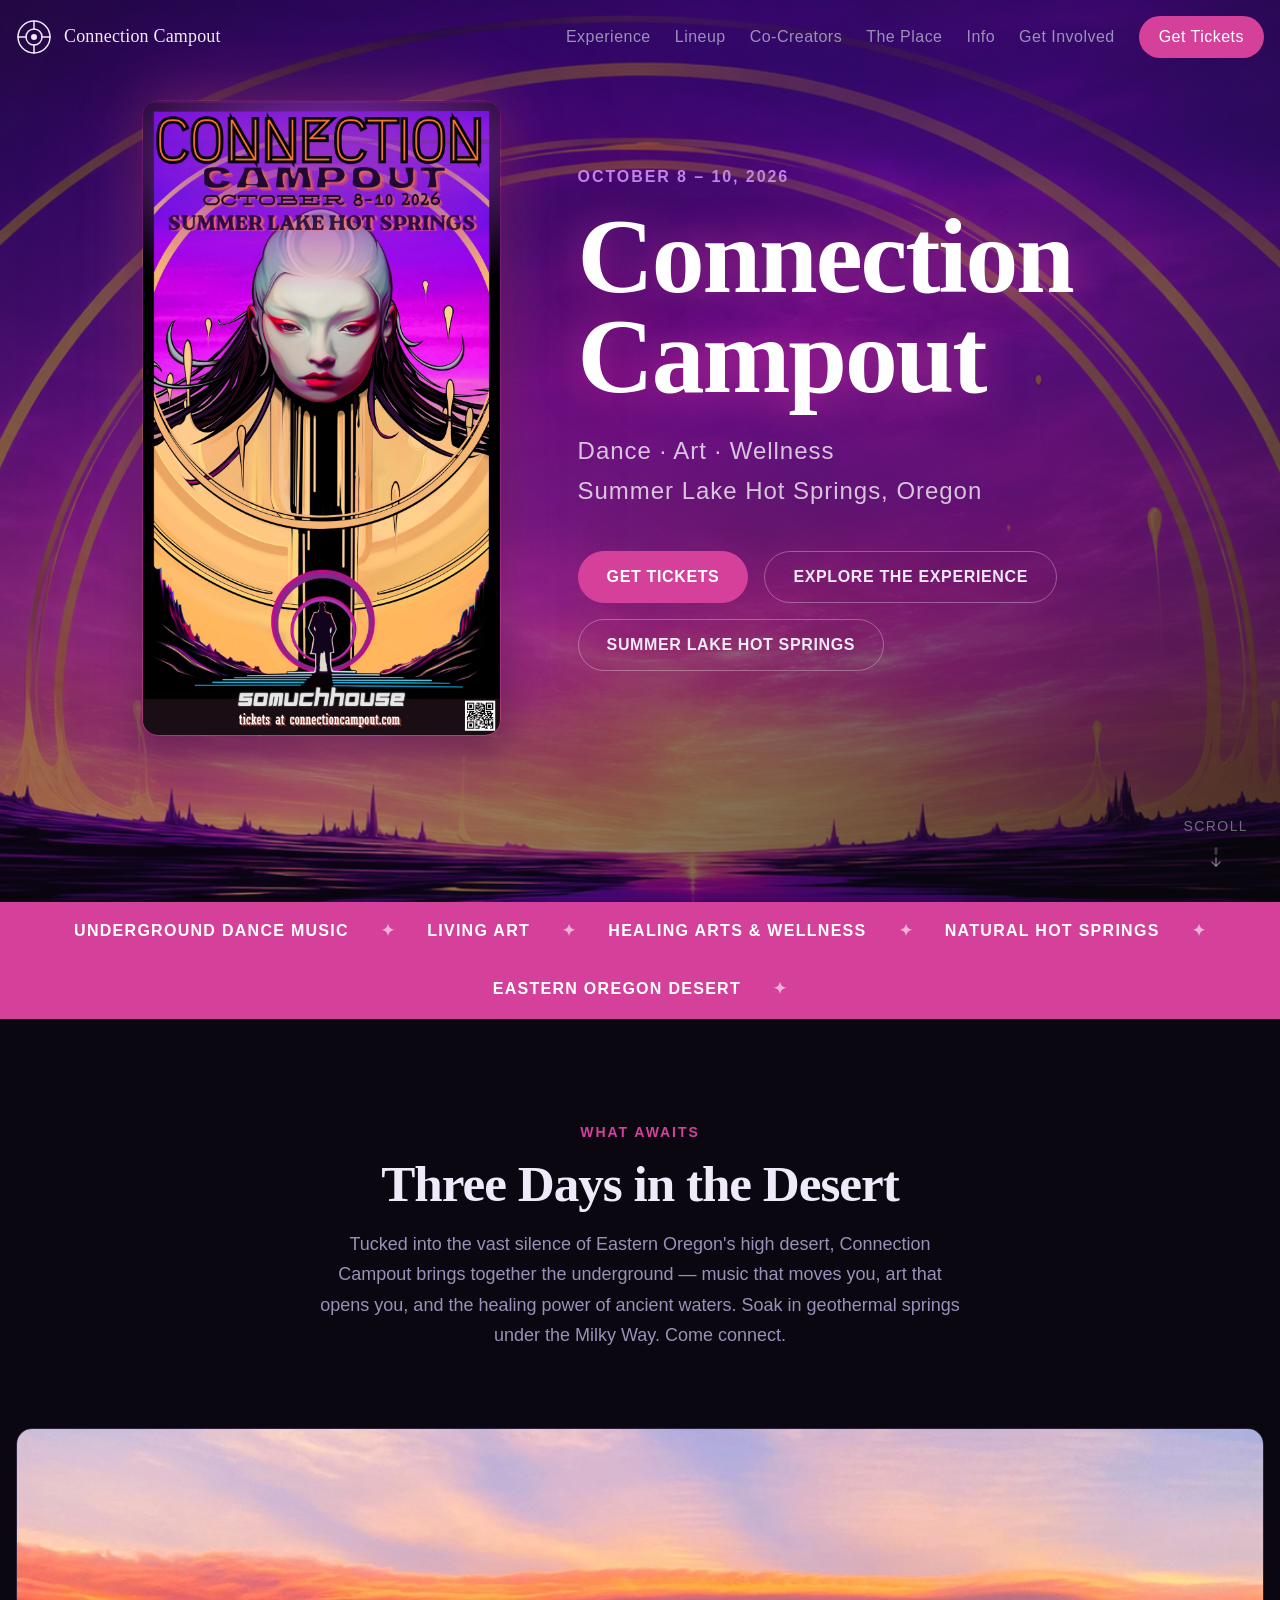
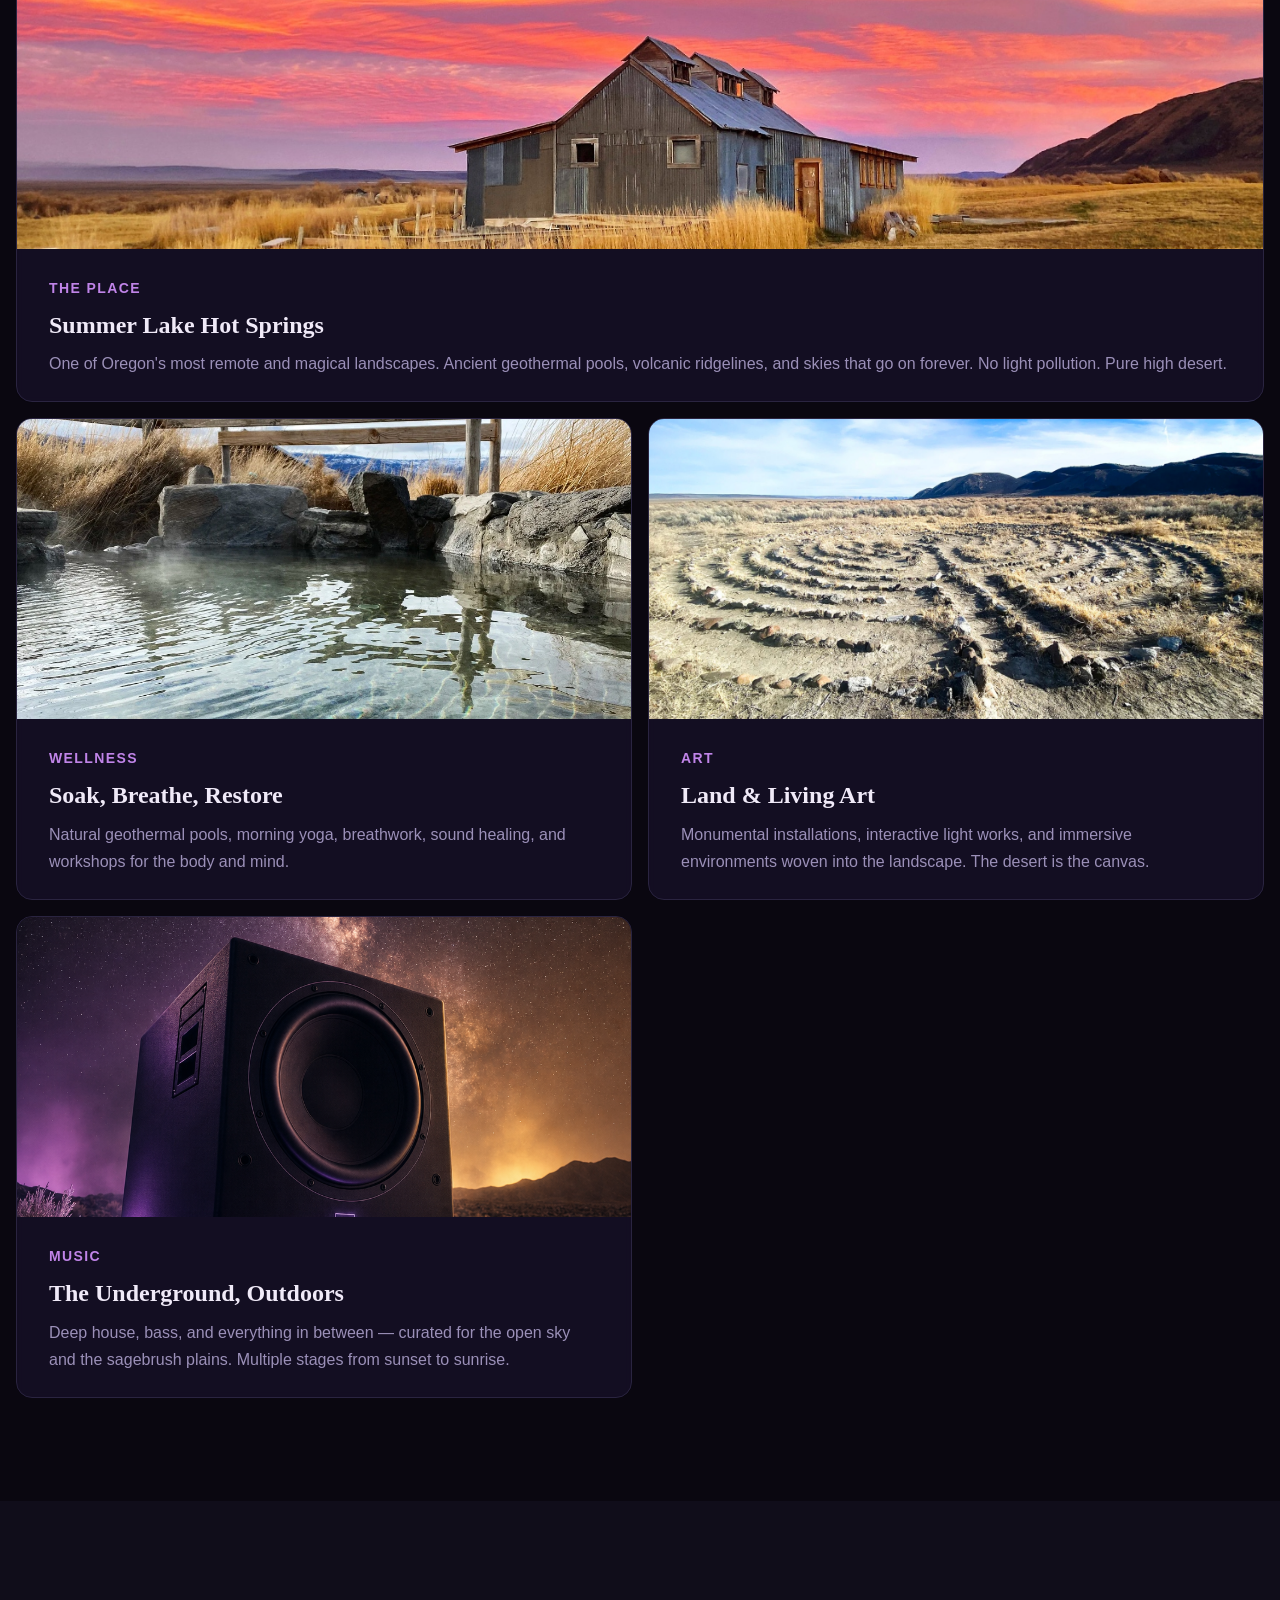
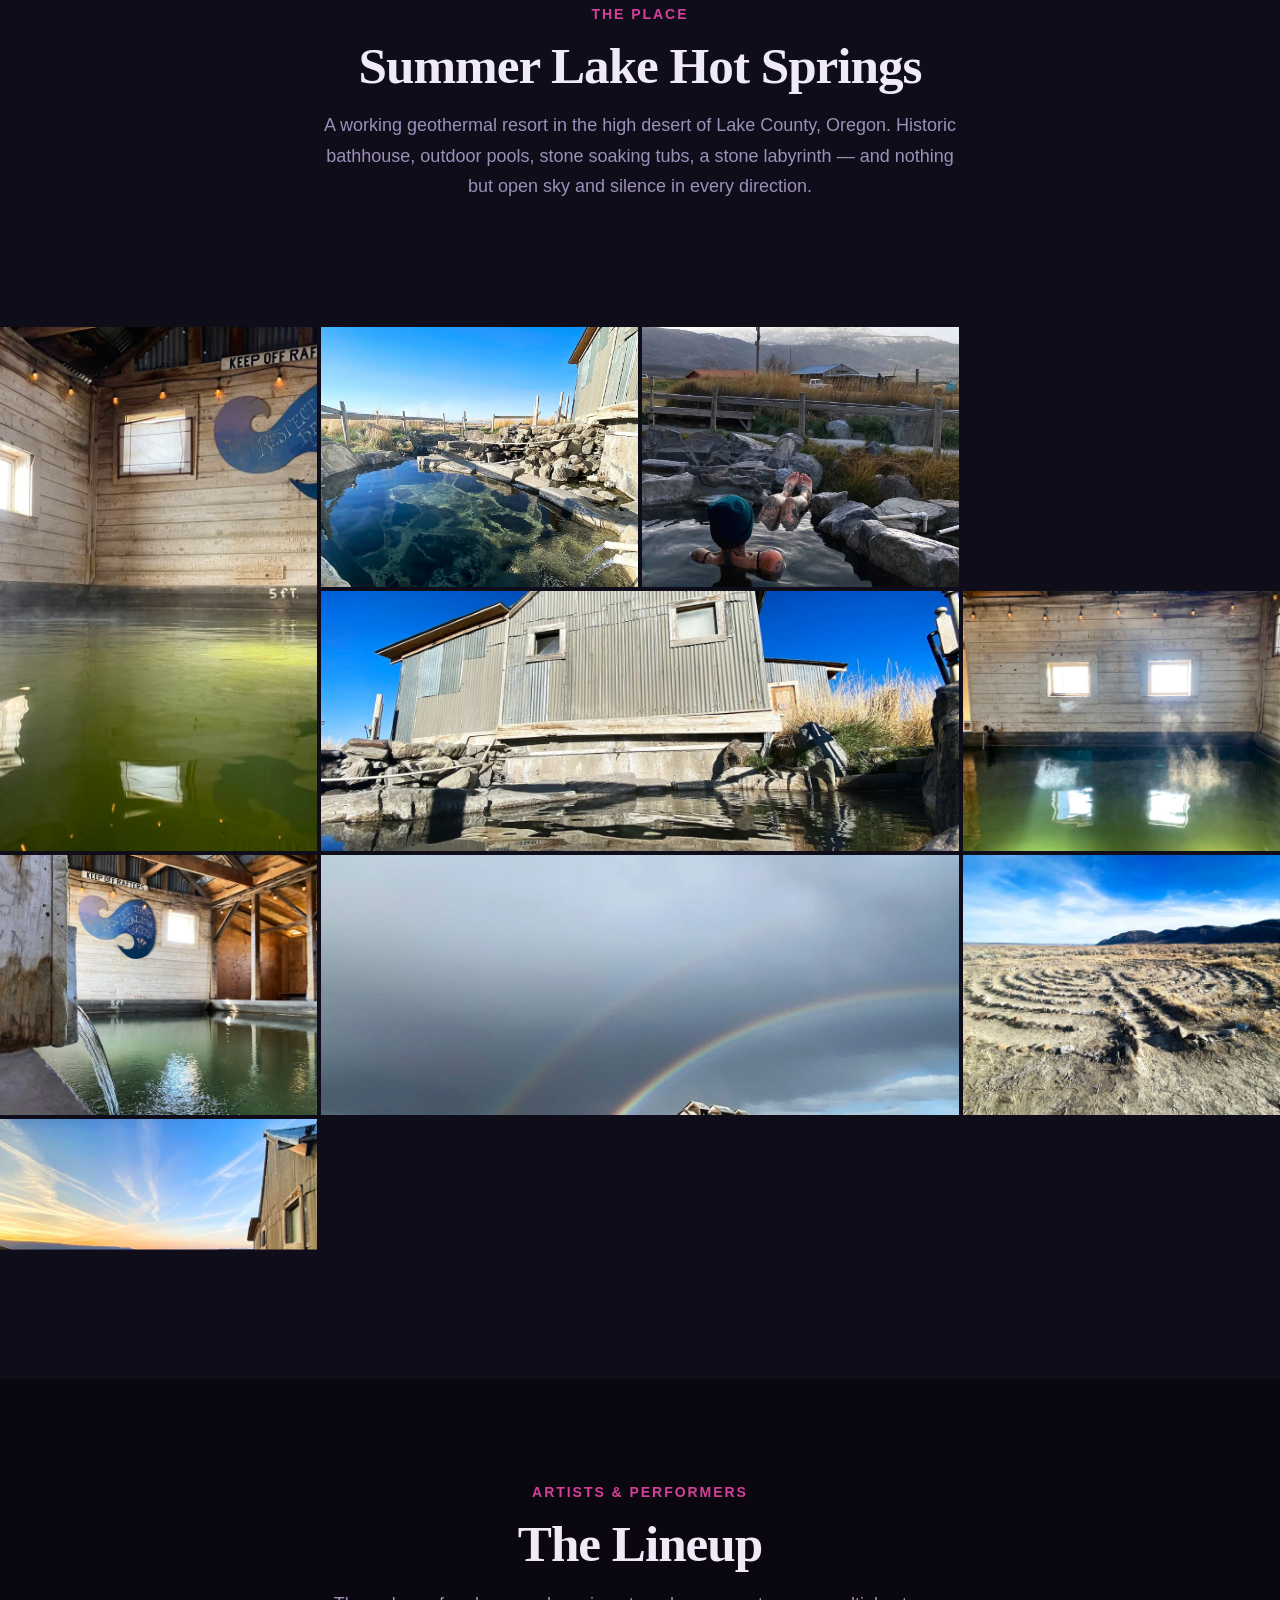
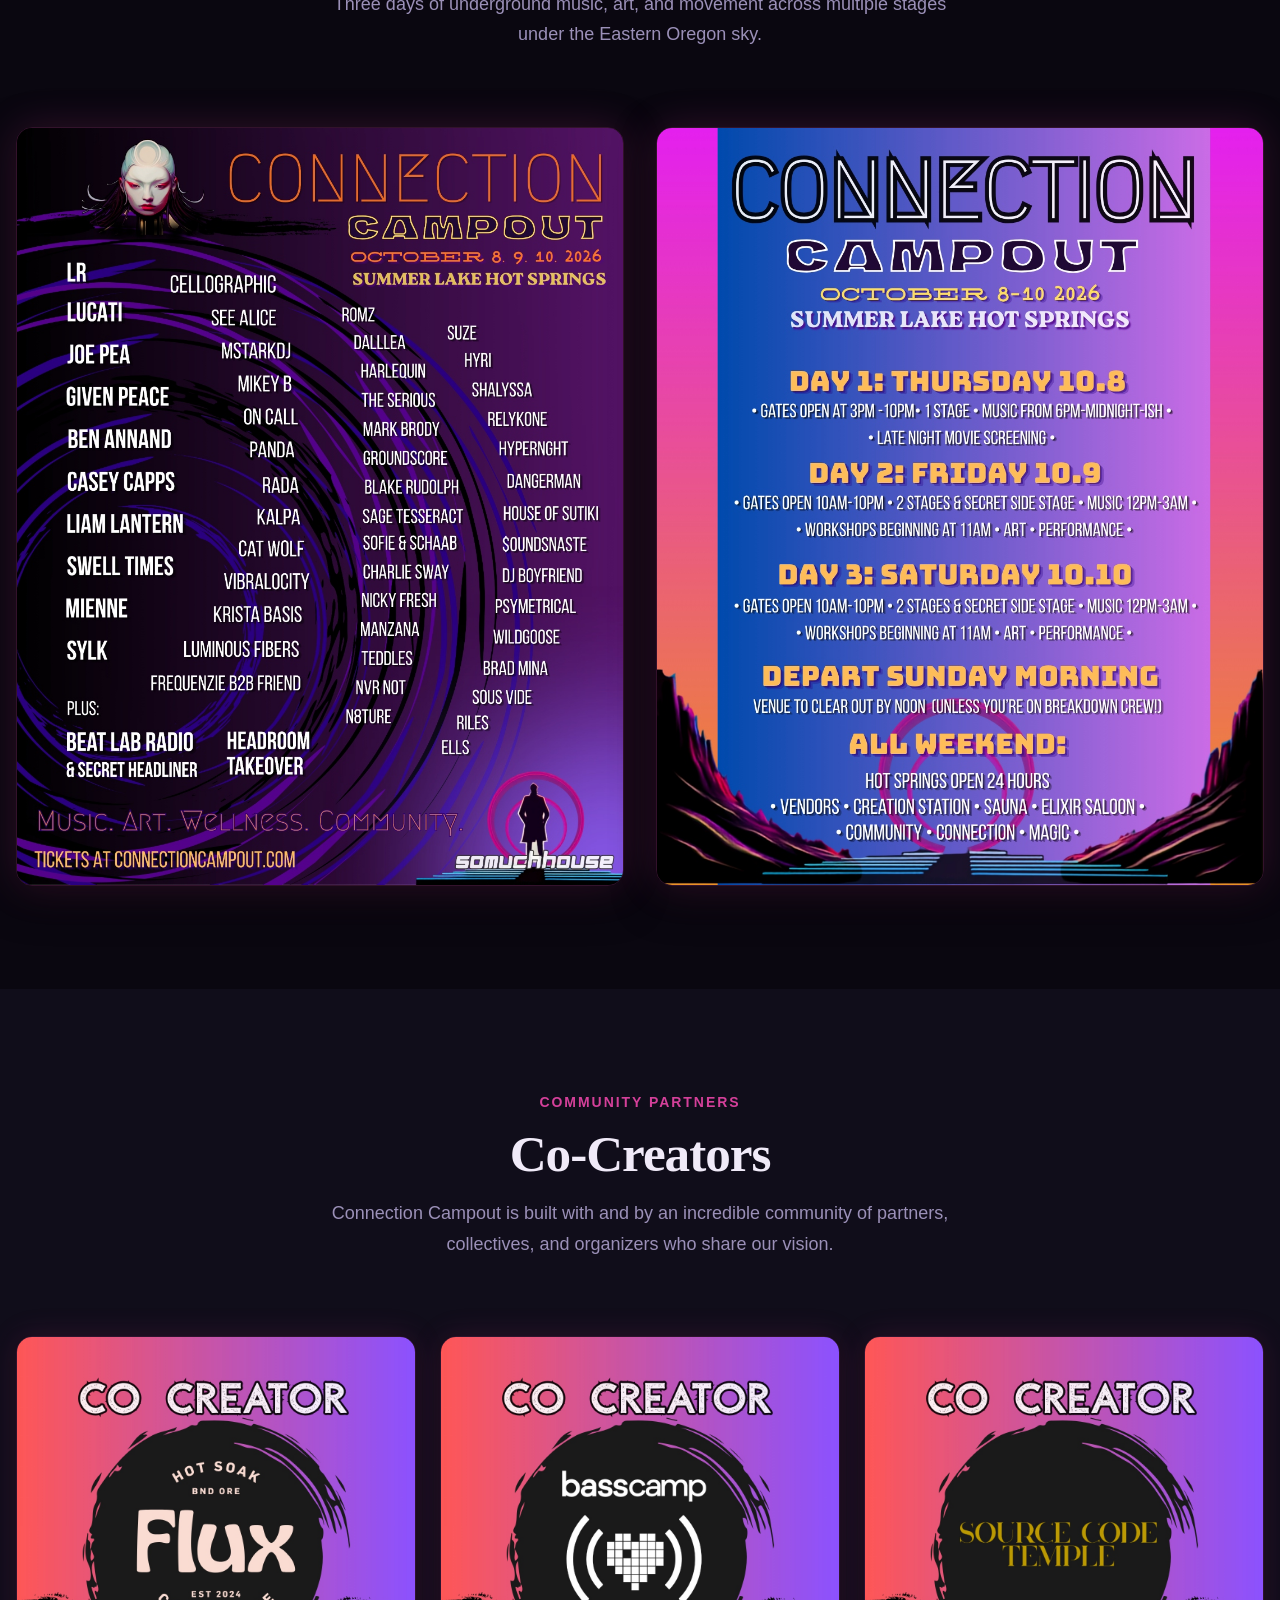
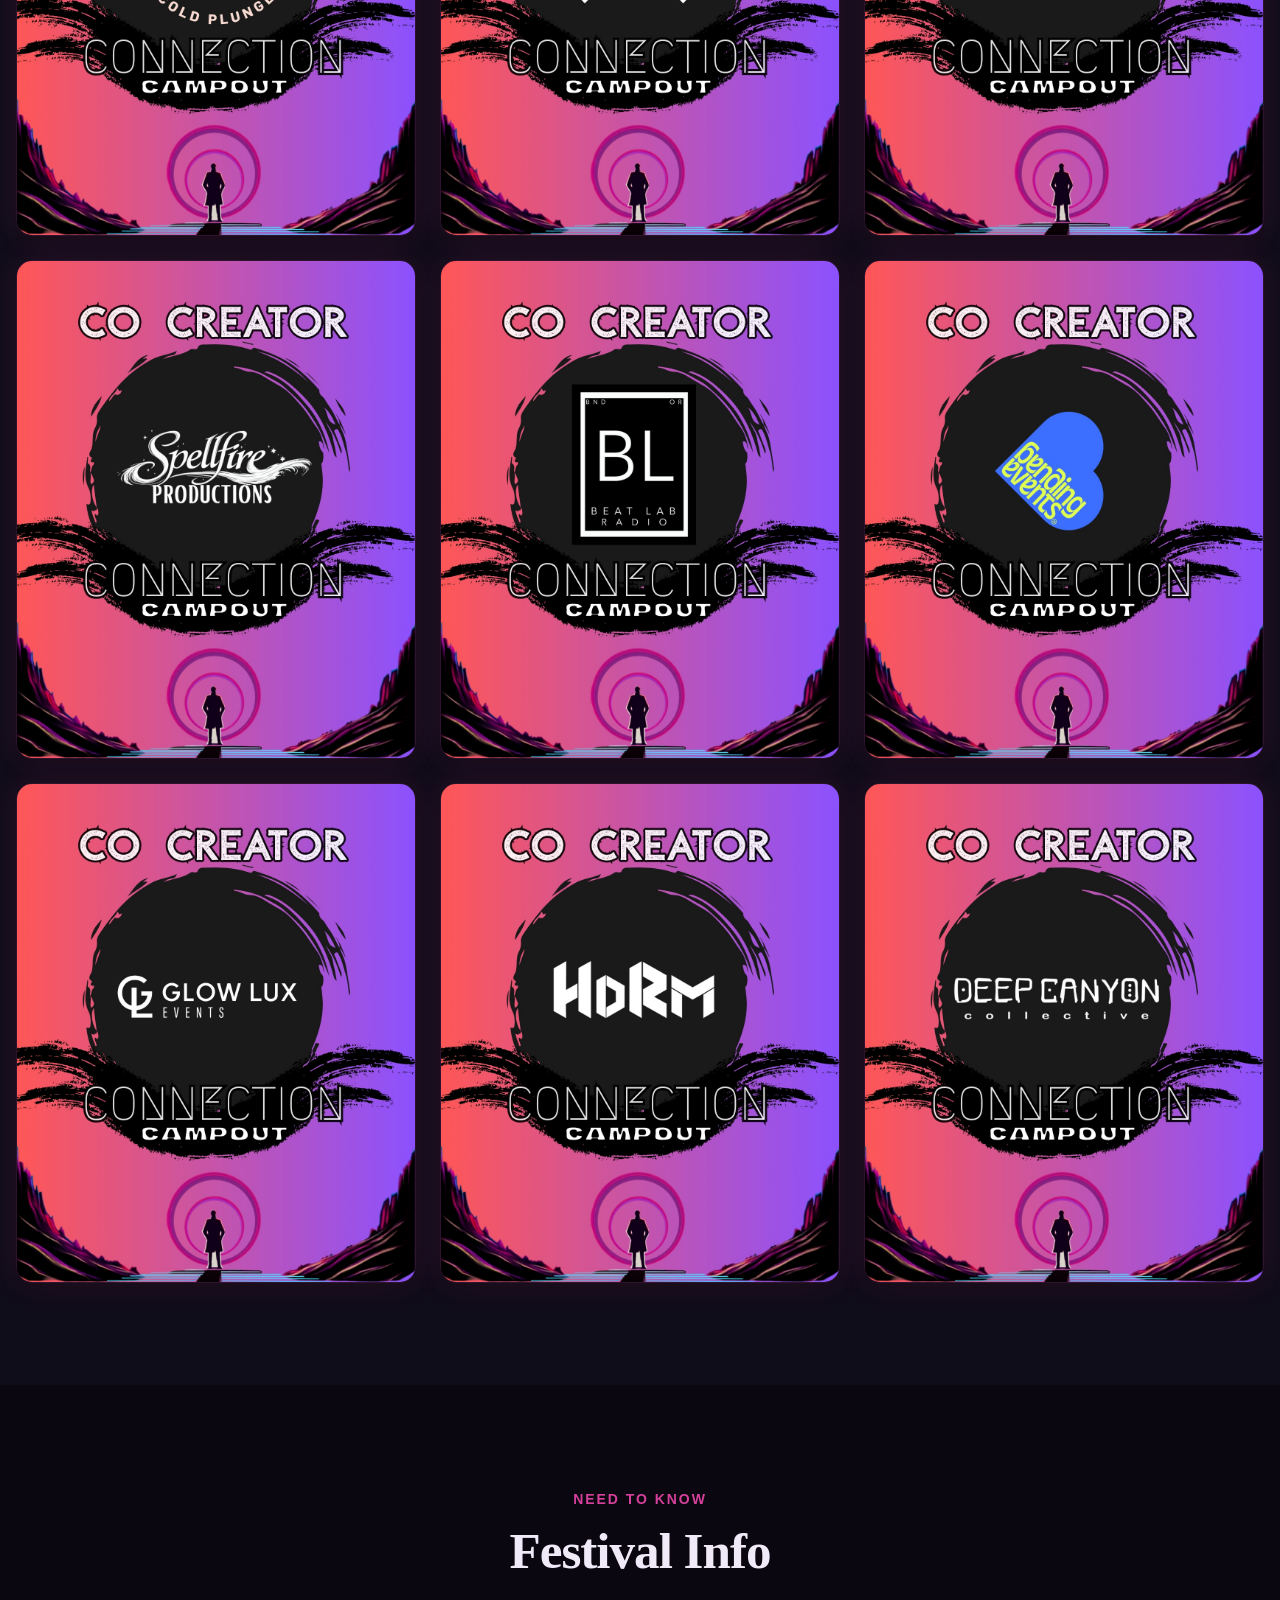
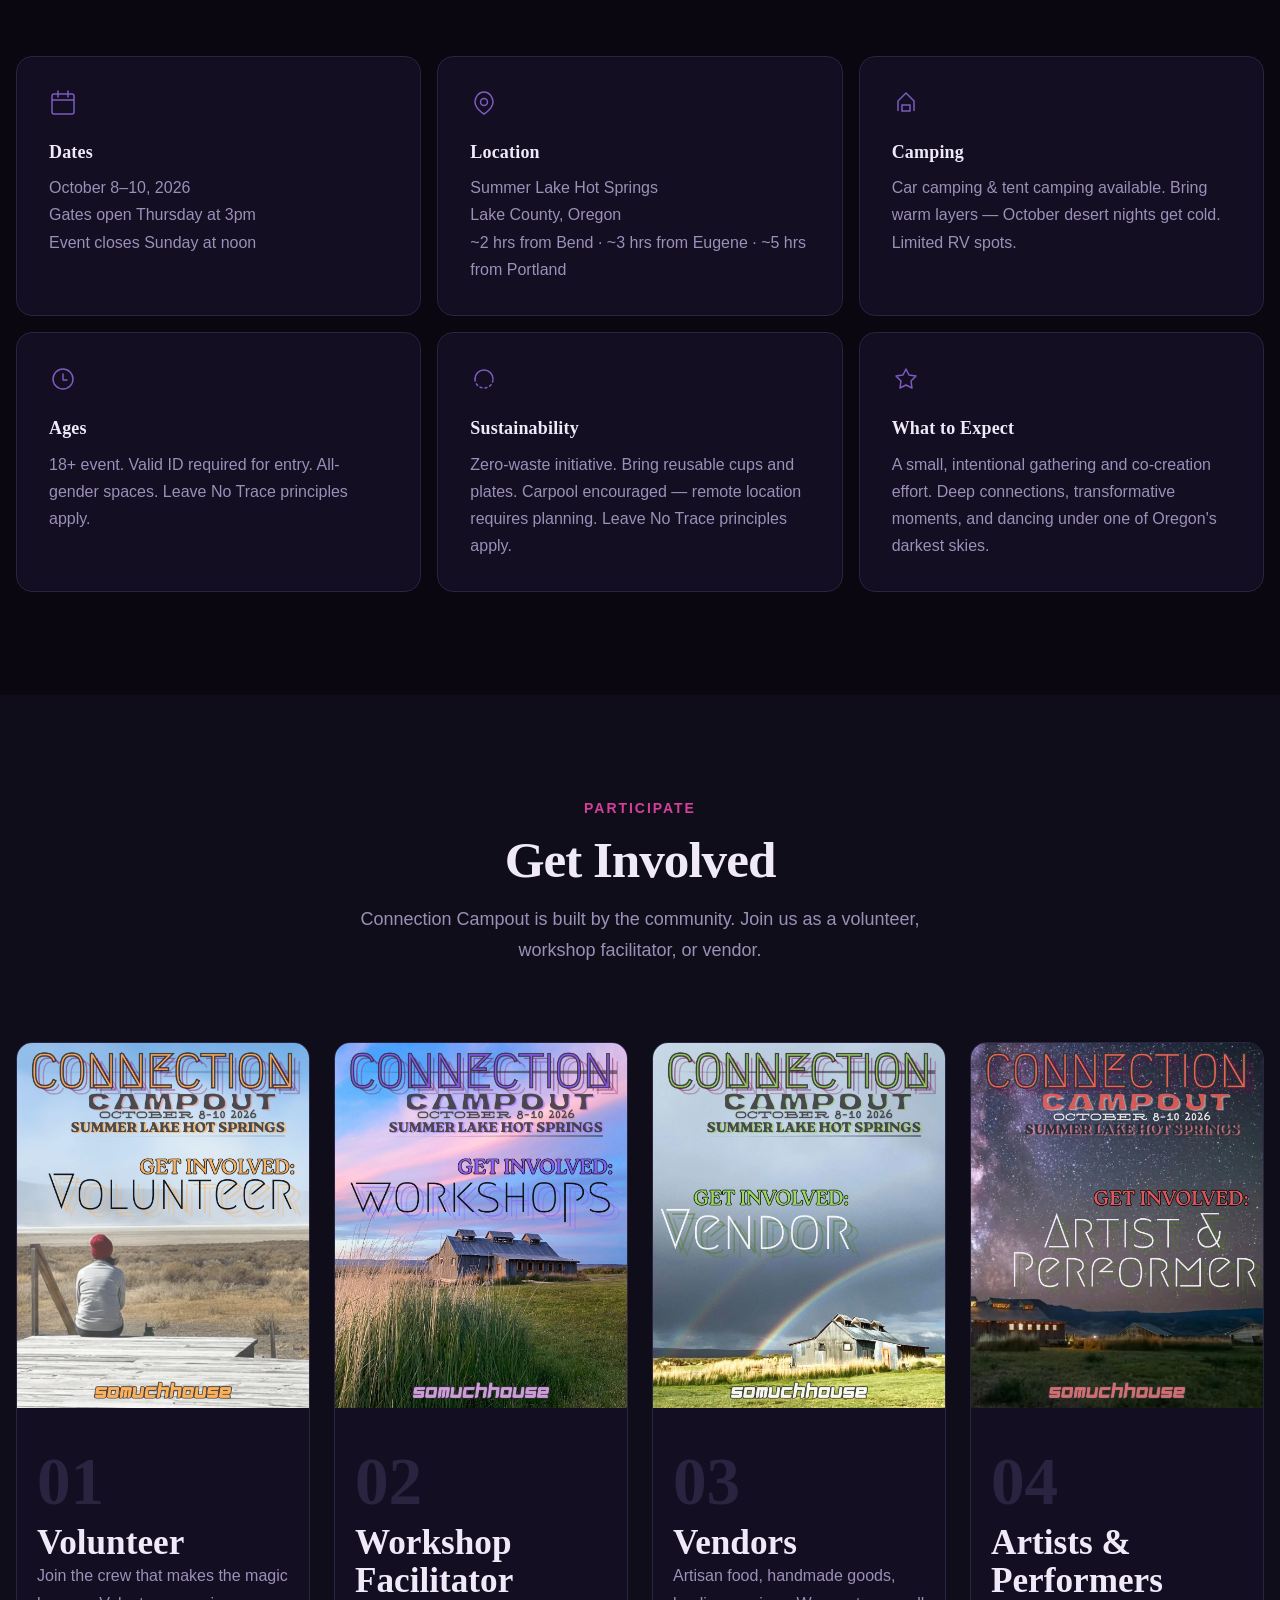
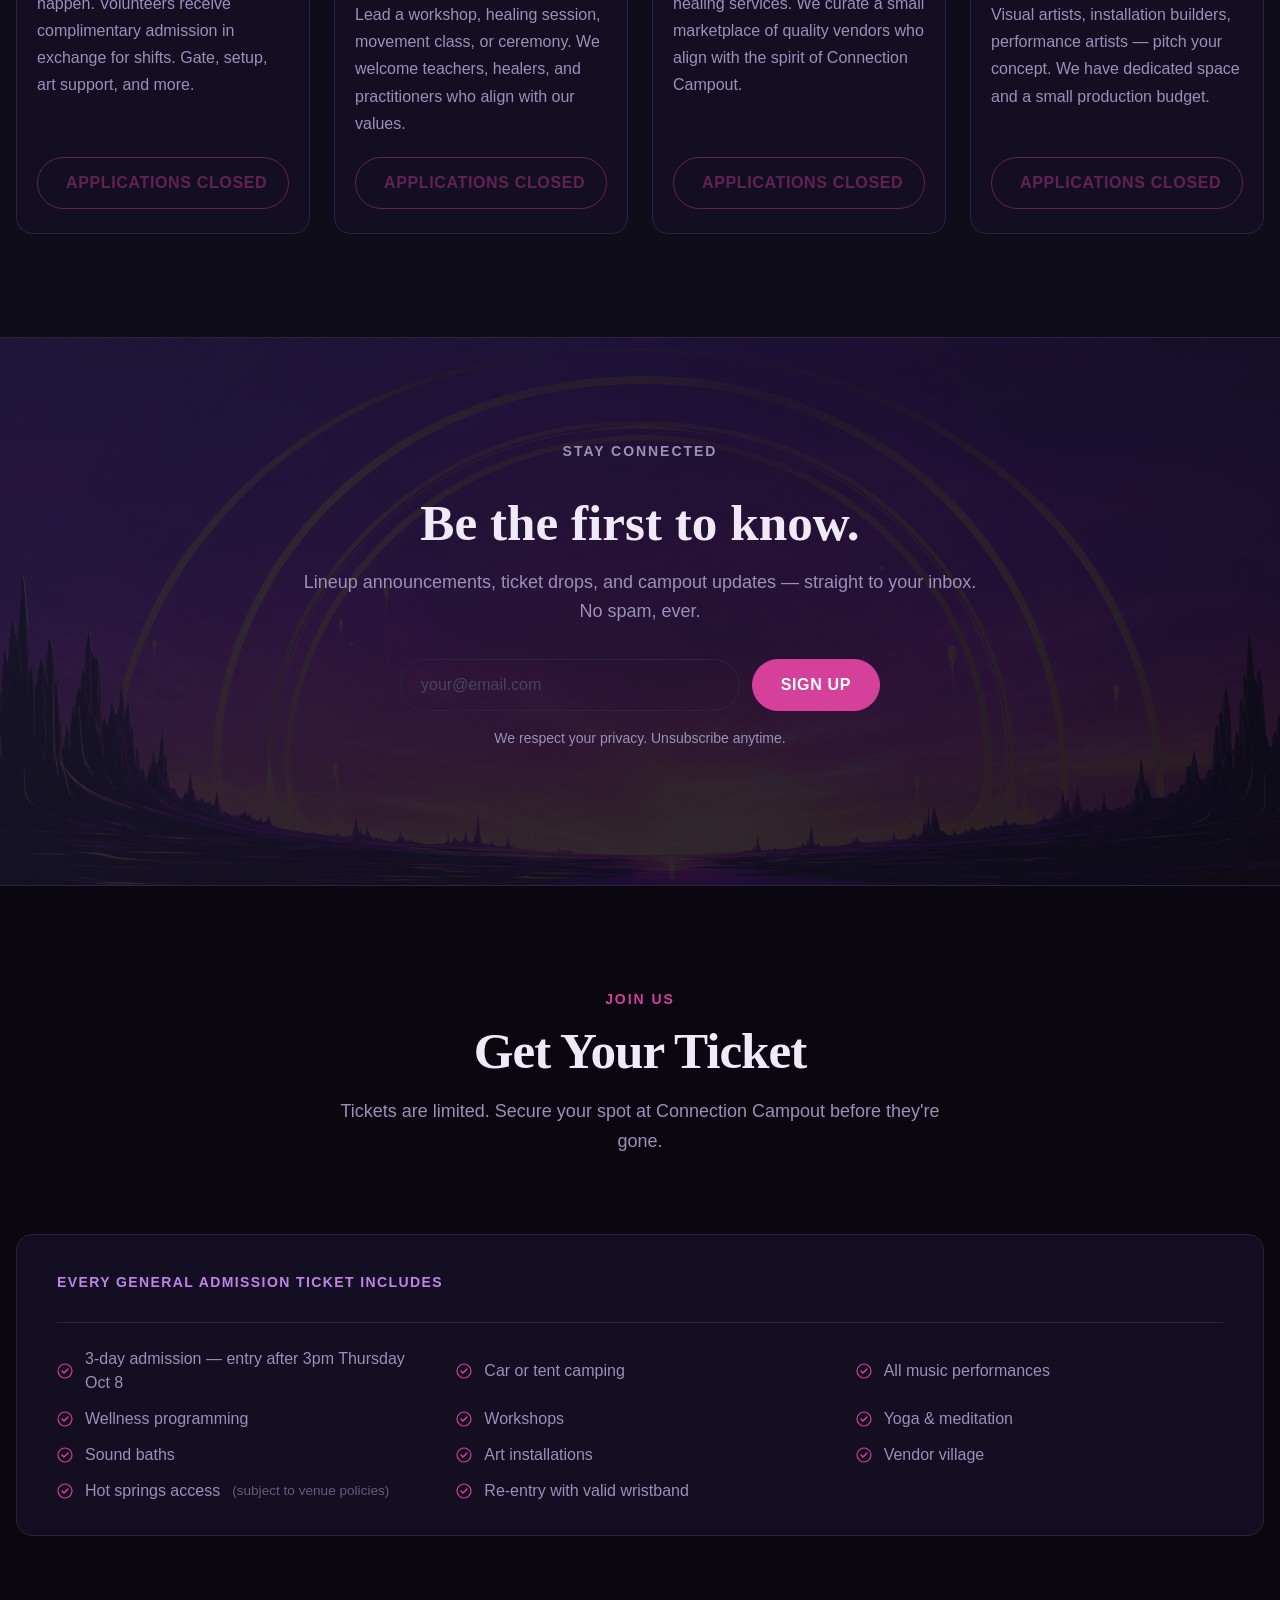
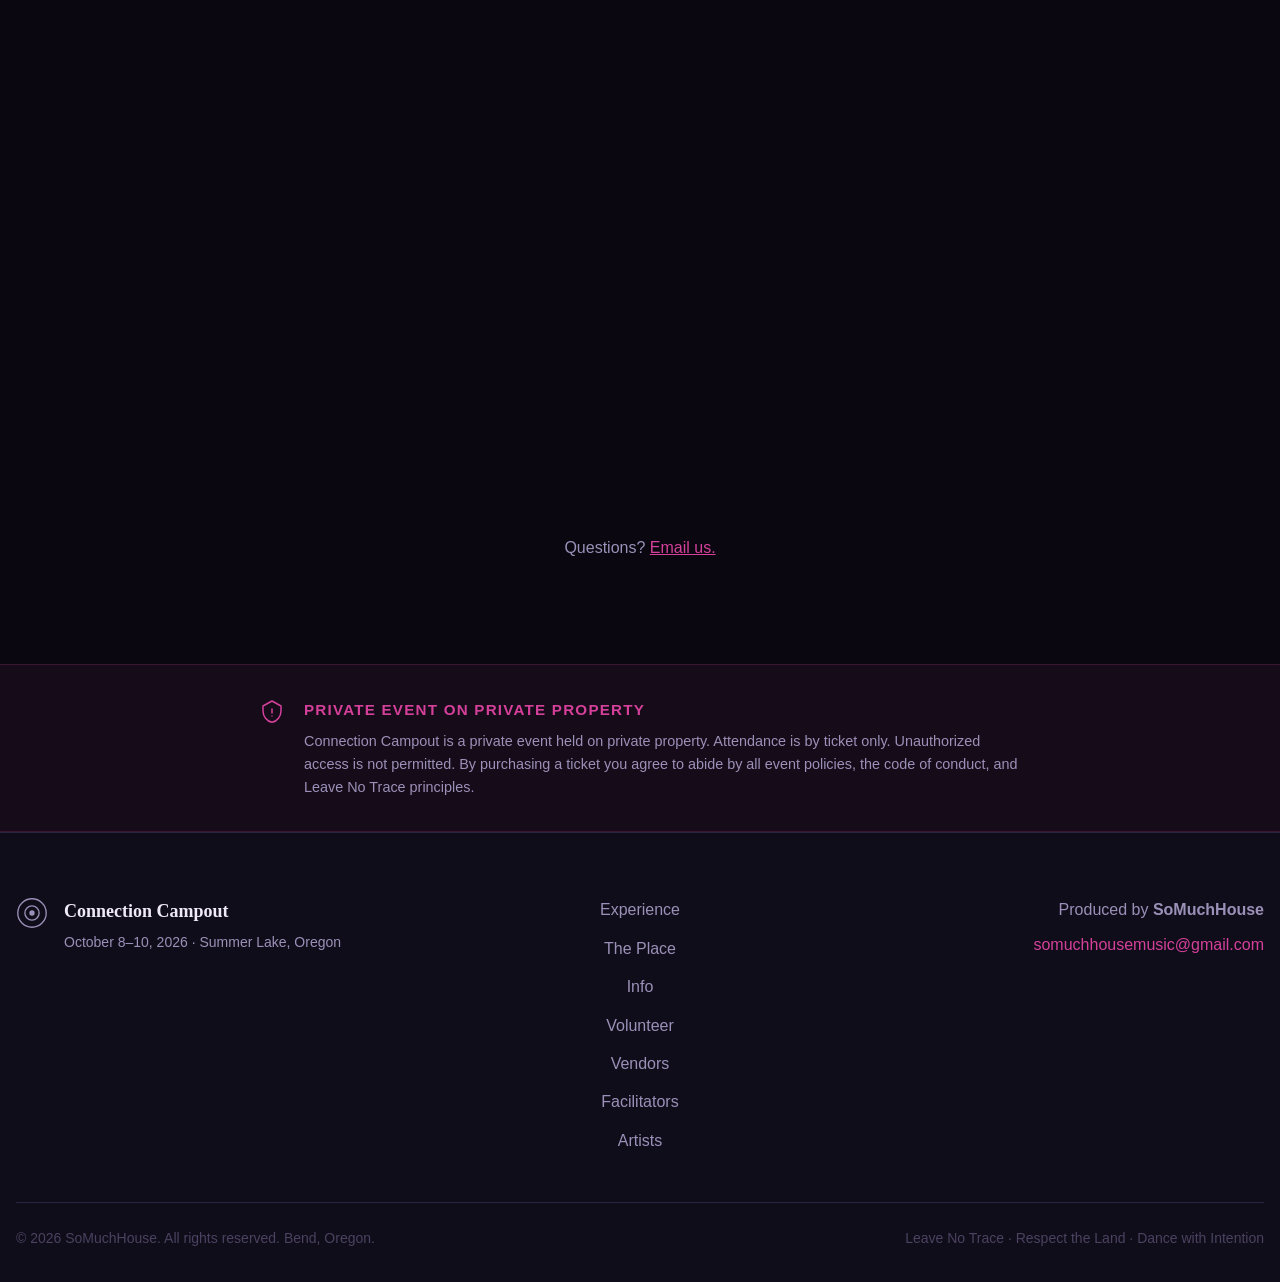
==== commit c0b83160: "Update tickets: GA 30, remove cabin card, RV no hookups, private event notice, remove cabins section" ====
--- a/index.html
+++ b/index.html
@@ -37,7 +37,6 @@
         <a href="#gallery">The Place</a>
         <a href="#info">Info</a>
         <a href="#get-involved">Get Involved</a>
-        <a href="#cabins">Cabins</a>
         <a href="#tickets" class="nav-cta">Get Tickets</a>
       </nav>
       <button class="nav-hamburger" aria-label="Open menu" id="hamburger">
@@ -56,7 +55,6 @@
       <a href="#gallery" class="mobile-link">The Place</a>
       <a href="#info" class="mobile-link">Info</a>
       <a href="#get-involved" class="mobile-link">Get Involved</a>
-      <a href="#cabins" class="mobile-link">Cabins</a>
       <a href="#tickets" class="mobile-link highlight">Get Tickets</a>
     </nav>
   </div>
@@ -365,7 +363,7 @@
       <div class="section-header">
         <p class="section-label">Join Us</p>
         <h2 class="section-title">Get Your Ticket</h2>
-        <p class="section-body">Early bird tickets are limited. Secure your spot in the desert before they're gone.</p>
+        <p class="section-body">Tickets are limited. Secure your spot at Connection Campout before they're gone.</p>
       </div>
 
       <!-- WHAT'S INCLUDED BANNER -->
@@ -423,121 +421,47 @@
 
       <div class="tickets-grid">
         <div class="ticket-card ticket-card--featured">
-          <div class="ticket-badge">Limited Availability</div>
-          <div class="ticket-tier">Early Bird GA</div>
-          <div class="ticket-price">$175</div>
-          <div class="ticket-desc">First release pricing — same full weekend experience at the best rate. Grab yours before they're gone.</div>
+          <div class="ticket-badge">General Admission</div>
+          <div class="ticket-tier">GA — 3-Day Weekend Pass</div>
+          <div class="ticket-price">$230</div>
+          <div class="ticket-desc">Full weekend access to Connection Campout — all three days of music, art, wellness, and hot springs.</div>
           <ul class="ticket-includes">
             <li>All GA inclusions above</li>
             <li>Car or tent camping</li>
-            <li>Limited quantity</li>
+            <li>3-day / 3-night access</li>
           </ul>
-          <a href="https://mixloevents.com/checkout/03683b9f-2c5d-471f-b1ff-ce1fc54cd734" target="_blank" rel="noopener" class="btn btn-primary ticket-btn">Buy Early Bird</a>
-          <p class="ticket-note">Selling fast</p>
+          <a href="https://mixloevents.com/checkout/03683b9f-2c5d-471f-b1ff-ce1fc54cd734" target="_blank" rel="noopener" class="btn btn-primary ticket-btn">Get Tickets</a>
+          <p class="ticket-note">Secure your spot now</p>
         </div>
         <div class="ticket-card">
-          <div class="ticket-tier">Cabin Package</div>
-          <div class="ticket-price">Tickets Included</div>
-          <div class="ticket-desc">Email to BOOK — stay on-site in a cozy cabin at Summer Lake Hot Springs with event admission included in your package.</div>
+          <div class="ticket-tier">RV Spot — Without Hookups</div>
+          <div class="ticket-price">RV Spots</div>
+          <div class="ticket-desc">Bring your rig and camp on-site at Summer Lake Hot Springs. GA ticket purchased separately. An RV pass is required for any vehicle over 20 feet.</div>
           <ul class="ticket-includes">
-            <li>Full GA ticket included</li>
-            <li>Geothermal heated floors</li>
-            <li>Check-in 3pm / Check-out 11am</li>
-            <li>Private cabin for your group</li>
-            <li>Coffee available on-site</li>
-          </ul>
-          <button class="btn btn-primary ticket-btn" disabled style="opacity:0.4;cursor:not-allowed;">Sold Out</button>
-          <p class="ticket-note">Cabins are fully booked for this event.</p>
-        </div>
-        <div class="ticket-card">
-          <div class="ticket-tier">RV Spot w/ Hookups</div>
-          <div class="ticket-price">RV Spots</div>
-          <div class="ticket-desc">Bring your rig and plug in. Full hookup RV spots on-site at Summer Lake Hot Springs. GA ticket purchased separately.</div>
-          <ul class="ticket-includes">
-            <li>Full hookups on-site</li>
+            <li>No hookups — dry camping only</li>
             <li>On-site at Summer Lake Hot Springs</li>
             <li>Full weekend access</li>
+            <li>RV pass required for vehicles over 20'</li>
           </ul>
           <a href="https://mixloevents.com/checkout/03683b9f-2c5d-471f-b1ff-ce1fc54cd734" target="_blank" rel="noopener" class="btn btn-primary ticket-btn">Book RV Spot</a>
-          <p class="ticket-note">Ticket link coming soon</p>
+          <p class="ticket-note">GA ticket purchased separately</p>
         </div>
       </div>
       <p class="tickets-note">Questions? <a href="mailto:somuchhousemusic@gmail.com">Email us.</a></p>
     </div>
   </section>
 
-  <!-- CABINS SECTION -->
-  <section class="section cabins-section" id="cabins">
-    <div class="container">
-      <div class="section-header">
-        <p class="section-label">Stay On-Site</p>
-        <h2 class="section-title">Cabin Accommodations</h2>
-        <p class="section-body">Skip the tent and wake up warm. Summer Lake Hot Springs offers private cabins with geothermally-heated floors, kitchens, and outdoor fire pits — all steps from the hot springs.</p>
-      </div>
-
-      <div class="cabins-grid">
-        <div class="cabin-card cabin-card--image">
-          <img src="images/soaking_pools7.jpg" alt="Summer Lake Hot Springs bathhouse at golden hour" loading="lazy" />
-        </div>
-
-        <div class="cabin-details">
-          <div class="cabin-detail-row">
-            <div class="cabin-detail">
-              <div class="cabin-detail-icon">
-                <svg width="22" height="22" viewBox="0 0 22 22" fill="none"><rect x="2" y="4" width="18" height="15" rx="2" stroke="currentColor" stroke-width="1.3"/><line x1="2" y1="9" x2="20" y2="9" stroke="currentColor" stroke-width="1.3"/><line x1="7" y1="2" x2="7" y2="6" stroke="currentColor" stroke-width="1.3" stroke-linecap="round"/><line x1="15" y1="2" x2="15" y2="6" stroke="currentColor" stroke-width="1.3" stroke-linecap="round"/></svg>
-              </div>
-              <div>
-                <p class="cabin-detail-label">Check-in</p>
-                <p class="cabin-detail-value">3:00 PM</p>
-              </div>
-            </div>
-            <div class="cabin-detail">
-              <div class="cabin-detail-icon">
-                <svg width="22" height="22" viewBox="0 0 22 22" fill="none"><circle cx="11" cy="11" r="8" stroke="currentColor" stroke-width="1.3"/><path d="M11 7v4l3 3" stroke="currentColor" stroke-width="1.3" stroke-linecap="round" stroke-linejoin="round"/></svg>
-              </div>
-              <div>
-                <p class="cabin-detail-label">Check-out</p>
-                <p class="cabin-detail-value">11:00 AM</p>
-              </div>
-            </div>
-            <div class="cabin-detail">
-              <div class="cabin-detail-icon">
-                <svg width="22" height="22" viewBox="0 0 22 22" fill="none"><path d="M11 2 C6 2 3 6 3 10 C3 15 11 20 11 20 C11 20 19 15 19 10 C19 6 16 2 11 2Z" stroke="currentColor" stroke-width="1.3"/><path d="M11 7 C9 7 7 8.5 7 10.5 C7 12.5 9 14 11 14 C13 14 15 12.5 15 10.5 C15 8.5 13 7 11 7Z" stroke="currentColor" stroke-width="1.3"/></svg>
-              </div>
-              <div>
-                <p class="cabin-detail-label">Heating</p>
-                <p class="cabin-detail-value">Geothermal Floors</p>
-              </div>
-            </div>
-          </div>
-
-          <div class="cabin-amenities">
-            <p class="cabin-amenities-title">Every Cabin Includes</p>
-            <ul class="cabin-amenities-list">
-              <li>Geothermally-heated floors</li>
-              <li>Full kitchen</li>
-              <li>Outdoor fire pit</li>
-              <li>French press, electric kettle &amp; coffee grinder</li>
-              <li>Electric fans (summer) / portable heaters (winter)</li>
-              <li>Hand towels &amp; kitchen cloths provided</li>
-              <li>Fitted sheet per bed provided</li>
-            </ul>
-          </div>
-
-          <div class="cabin-notice">
-            <div class="cabin-notice-icon">
-              <svg width="20" height="20" viewBox="0 0 20 20" fill="none"><circle cx="10" cy="10" r="8" stroke="currentColor" stroke-width="1.3"/><line x1="10" y1="9" x2="10" y2="14" stroke="currentColor" stroke-width="1.5" stroke-linecap="round"/><circle cx="10" cy="6.5" r="0.75" fill="currentColor"/></svg>
-            </div>
-            <div>
-              <p class="cabin-notice-title">Please Bring Your Own Bedding</p>
-              <p class="cabin-notice-body">To support our eco-conscious approach, cabin guests must bring sheets, pillows, blankets, and bath towels. We provide a fitted sheet per bed, hand towels, and kitchen cloths. Thank you for helping us minimize water and energy use in the Oregon Outback.</p>
-            </div>
-          </div>
-
-          <div class="cabin-coffee">
-            <p>&#9749; <strong>Coffee, the Outback Way</strong> — Each cabin has a French press, electric kettle, and coffee grinder. Grind your beans, brew slow, and embrace the pace of the high desert.</p>
-          </div>
-
+
+  <!-- PRIVATE EVENT NOTICE -->
+  <section class="private-notice-section">
+    <div class="container">
+      <div class="private-notice">
+        <div class="private-notice-icon">
+          <svg width="24" height="24" viewBox="0 0 24 24" fill="none"><path d="M12 2L3 7v5c0 5.25 3.75 10.15 9 11.35C17.25 22.15 21 17.25 21 12V7L12 2z" stroke="currentColor" stroke-width="1.5" stroke-linejoin="round"/><line x1="12" y1="10" x2="12" y2="14" stroke="currentColor" stroke-width="1.5" stroke-linecap="round"/><circle cx="12" cy="17" r="0.75" fill="currentColor"/></svg>
+        </div>
+        <div class="private-notice-text">
+          <strong>Private Event on Private Property</strong>
+          <p>Connection Campout is a private event held on private property. Attendance is by ticket only. Unauthorized access is not permitted. By purchasing a ticket you agree to abide by all event policies, the code of conduct, and Leave No Trace principles.</p>
         </div>
       </div>
     </div>
--- a/css/style.css
+++ b/css/style.css
@@ -1414,3 +1414,40 @@
 @media (max-width: 500px) {
   .cocreators-grid { grid-template-columns: 1fr; }
 }
+
+/* ---- PRIVATE EVENT NOTICE ---- */
+.private-notice-section {
+  background: rgba(212, 64, 154, 0.06);
+  border-top: 1px solid rgba(212, 64, 154, 0.2);
+  border-bottom: 1px solid rgba(212, 64, 154, 0.2);
+  padding: var(--space-8) 0;
+}
+.private-notice {
+  display: flex;
+  align-items: flex-start;
+  gap: var(--space-5);
+  max-width: 760px;
+  margin: 0 auto;
+}
+.private-notice-icon {
+  flex-shrink: 0;
+  color: var(--color-primary);
+  margin-top: 2px;
+}
+.private-notice-text strong {
+  display: block;
+  color: var(--color-primary);
+  font-size: 0.95rem;
+  text-transform: uppercase;
+  letter-spacing: 0.08em;
+  margin-bottom: var(--space-2);
+}
+.private-notice-text p {
+  color: var(--color-text-muted);
+  font-size: 0.9rem;
+  line-height: 1.6;
+  margin: 0;
+}
+@media (max-width: 600px) {
+  .private-notice { flex-direction: column; gap: var(--space-3); }
+}
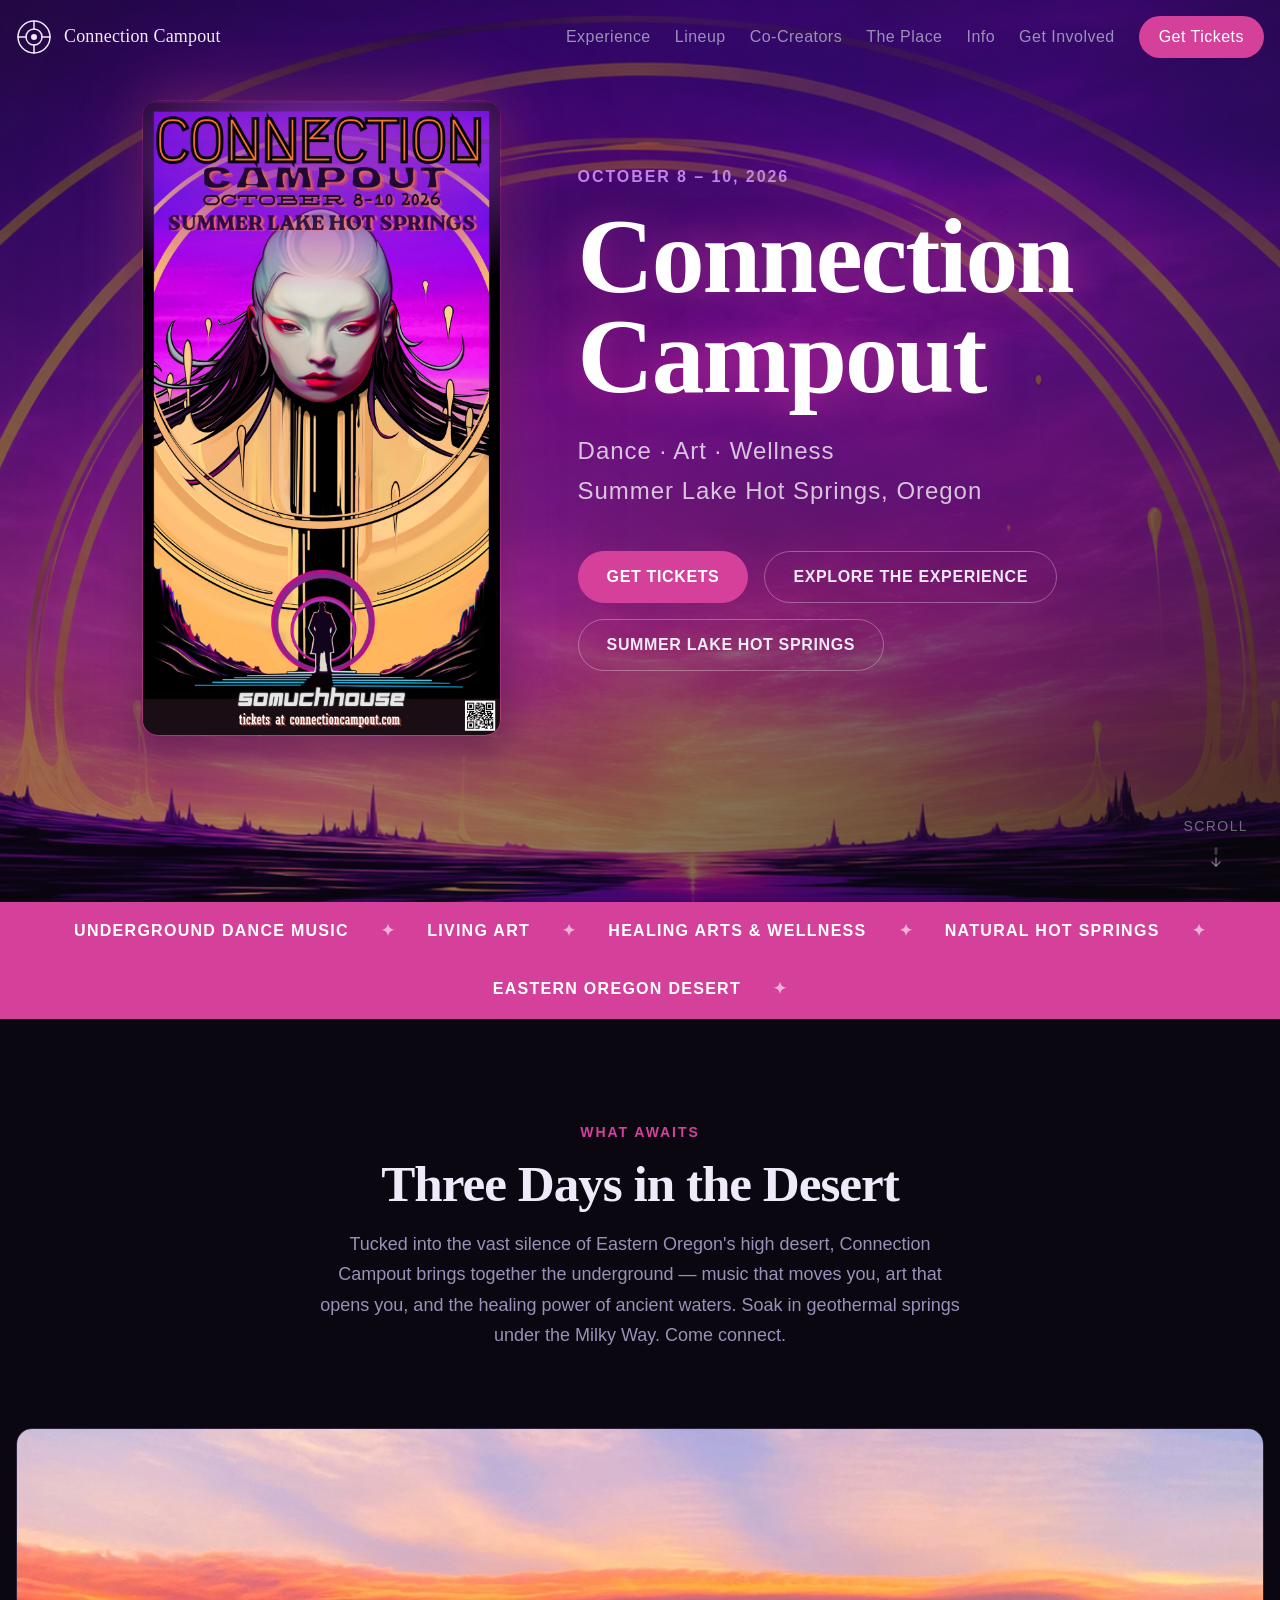
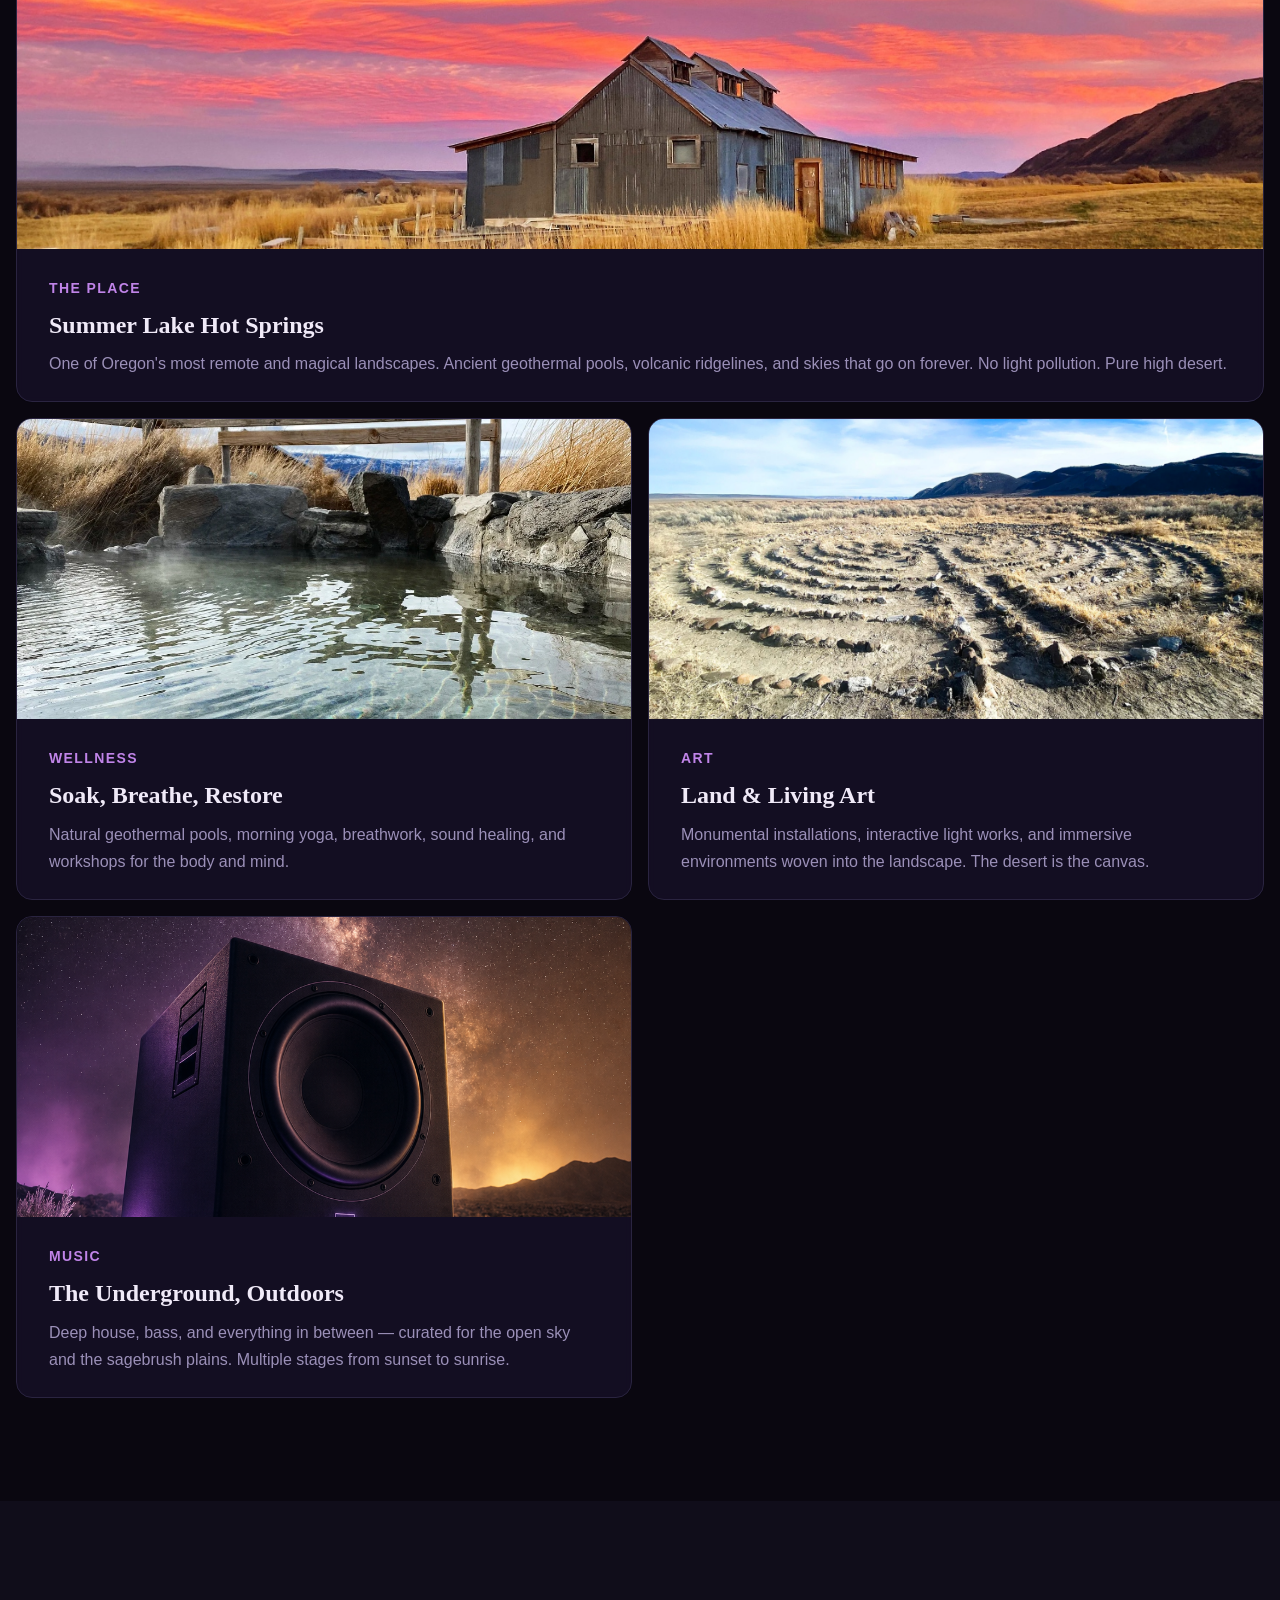
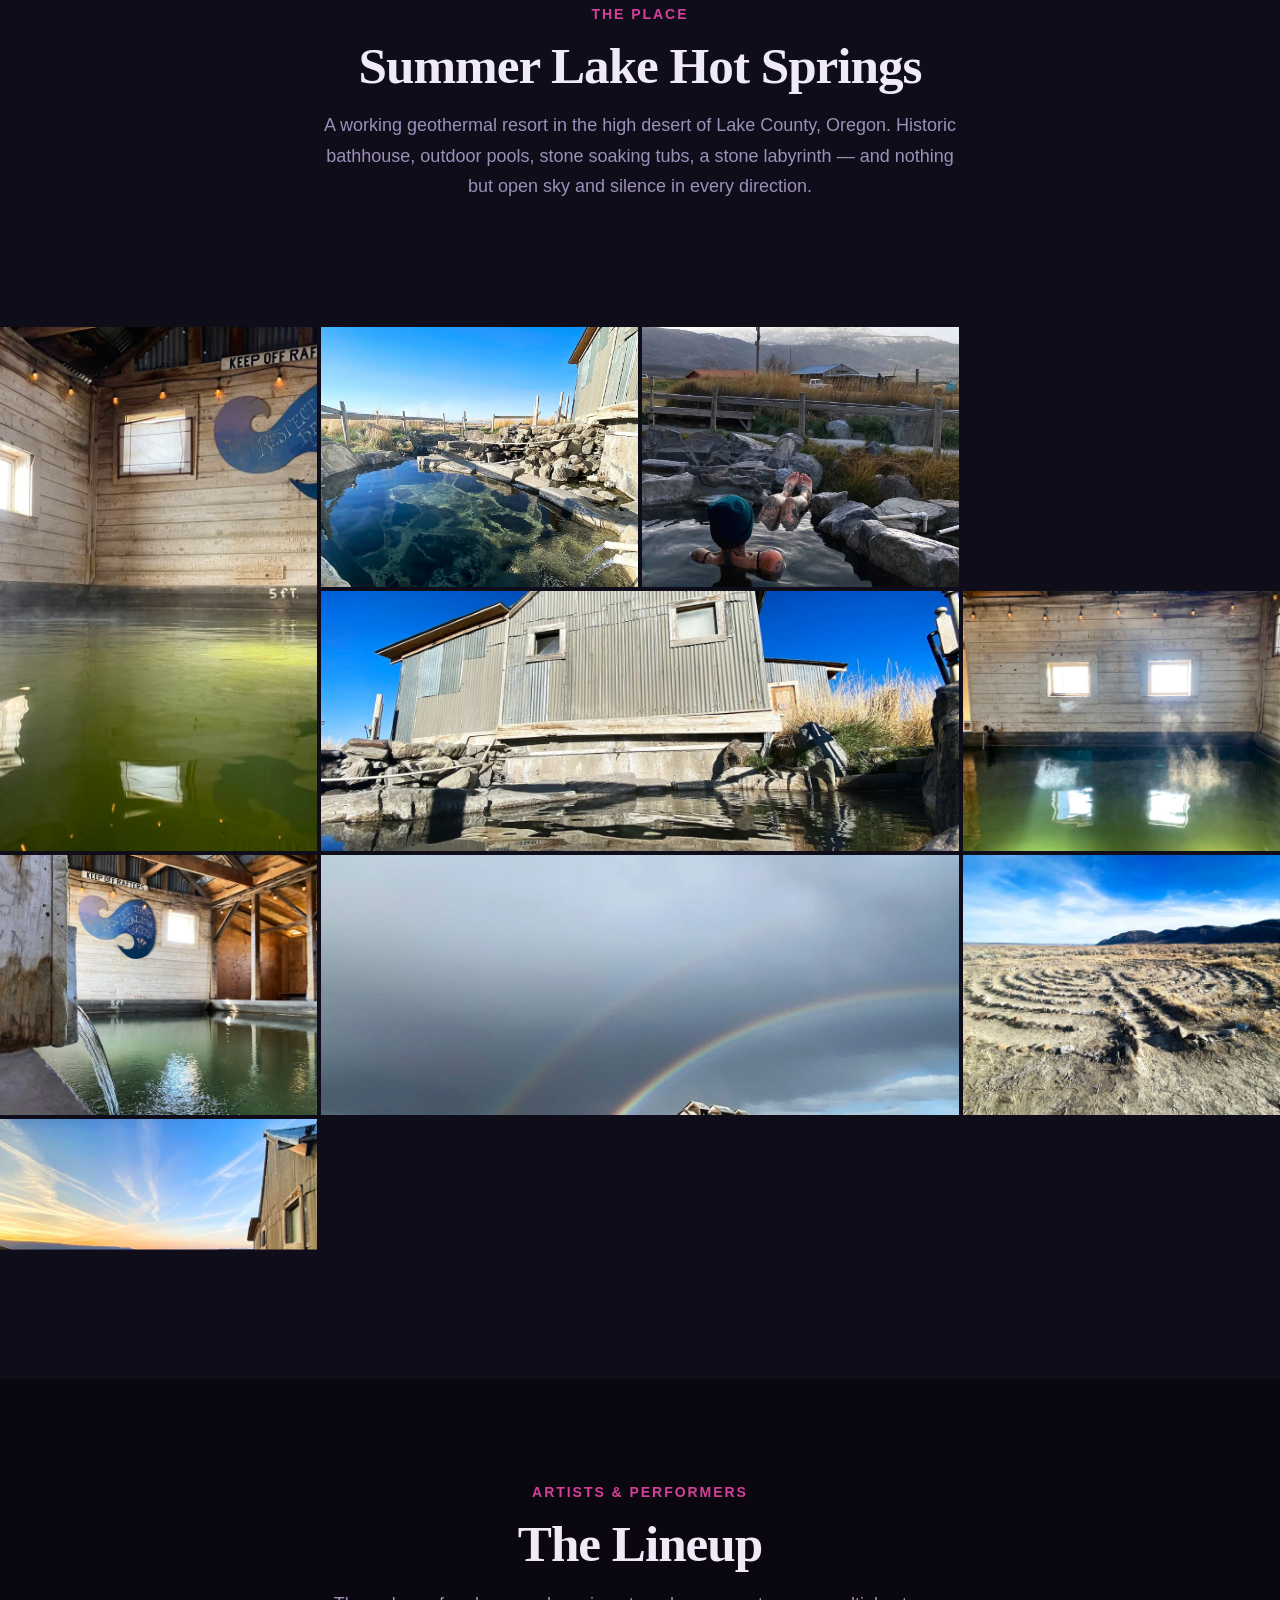
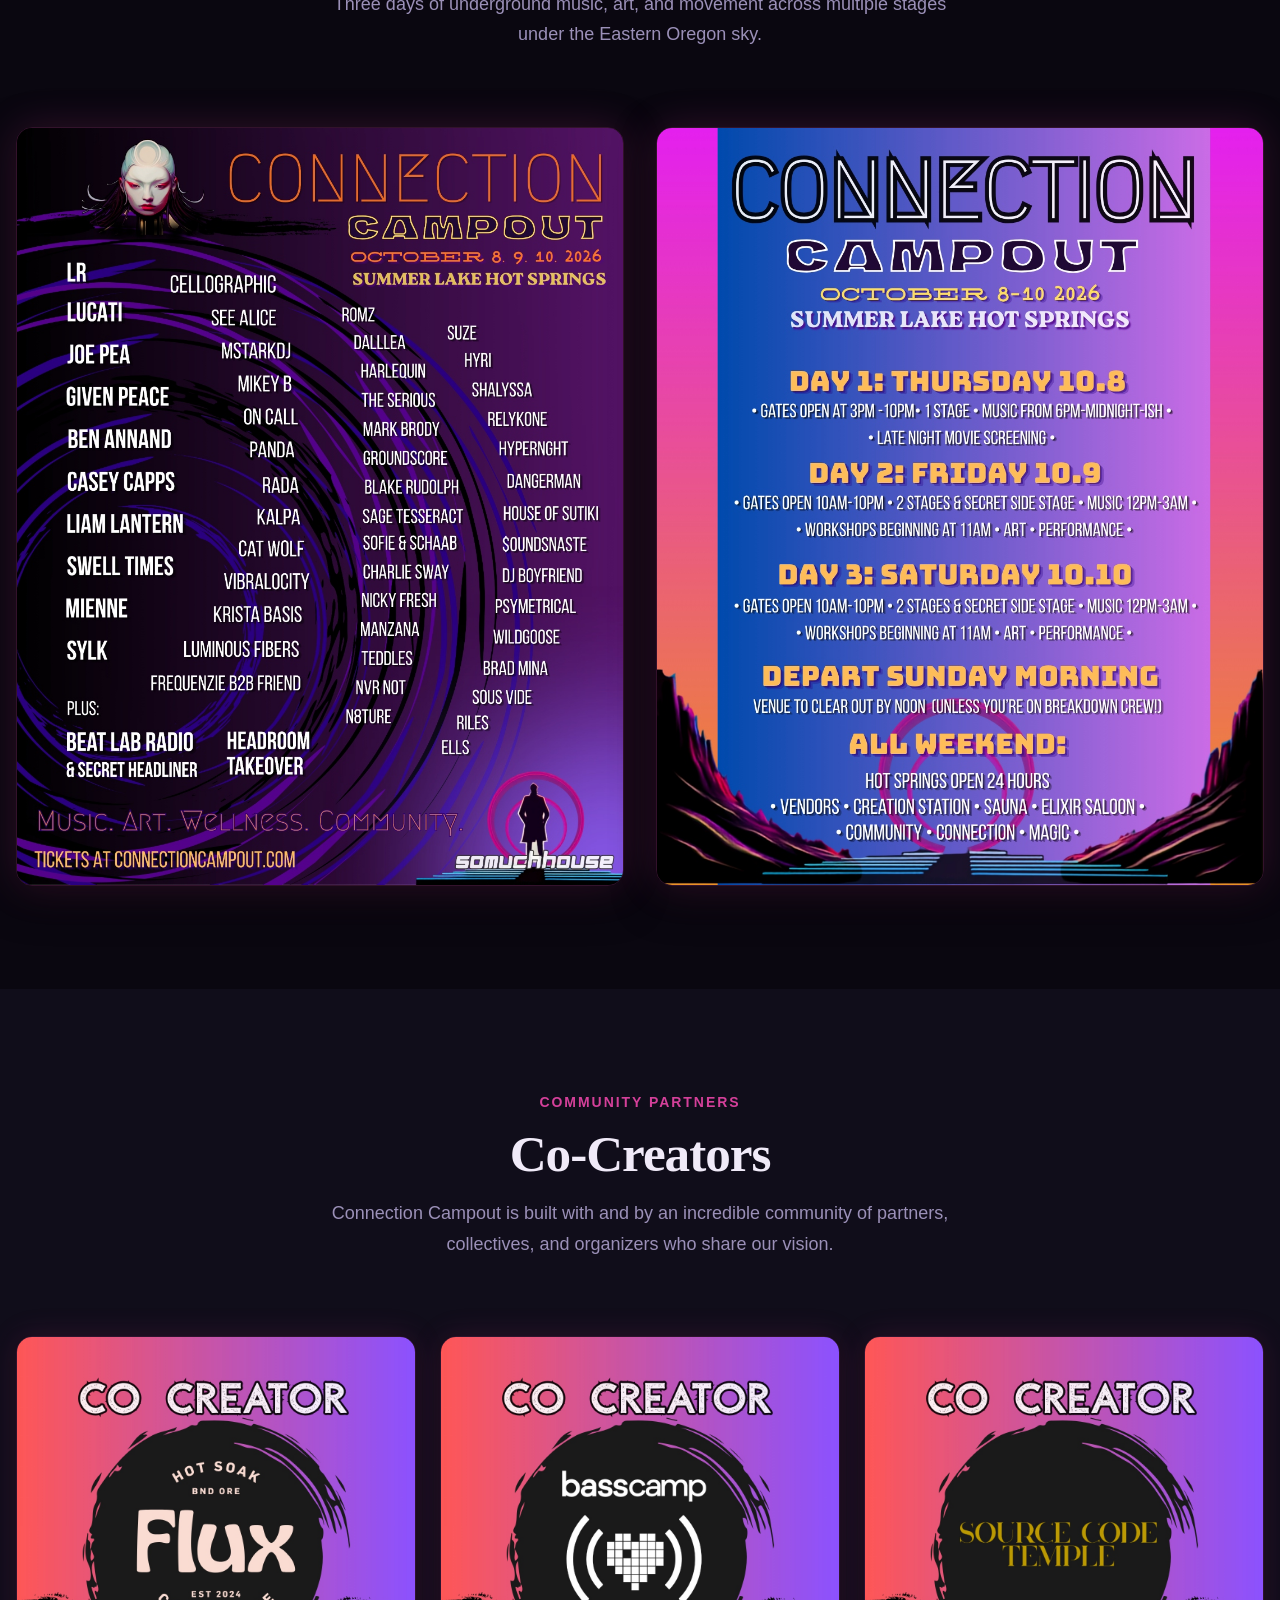
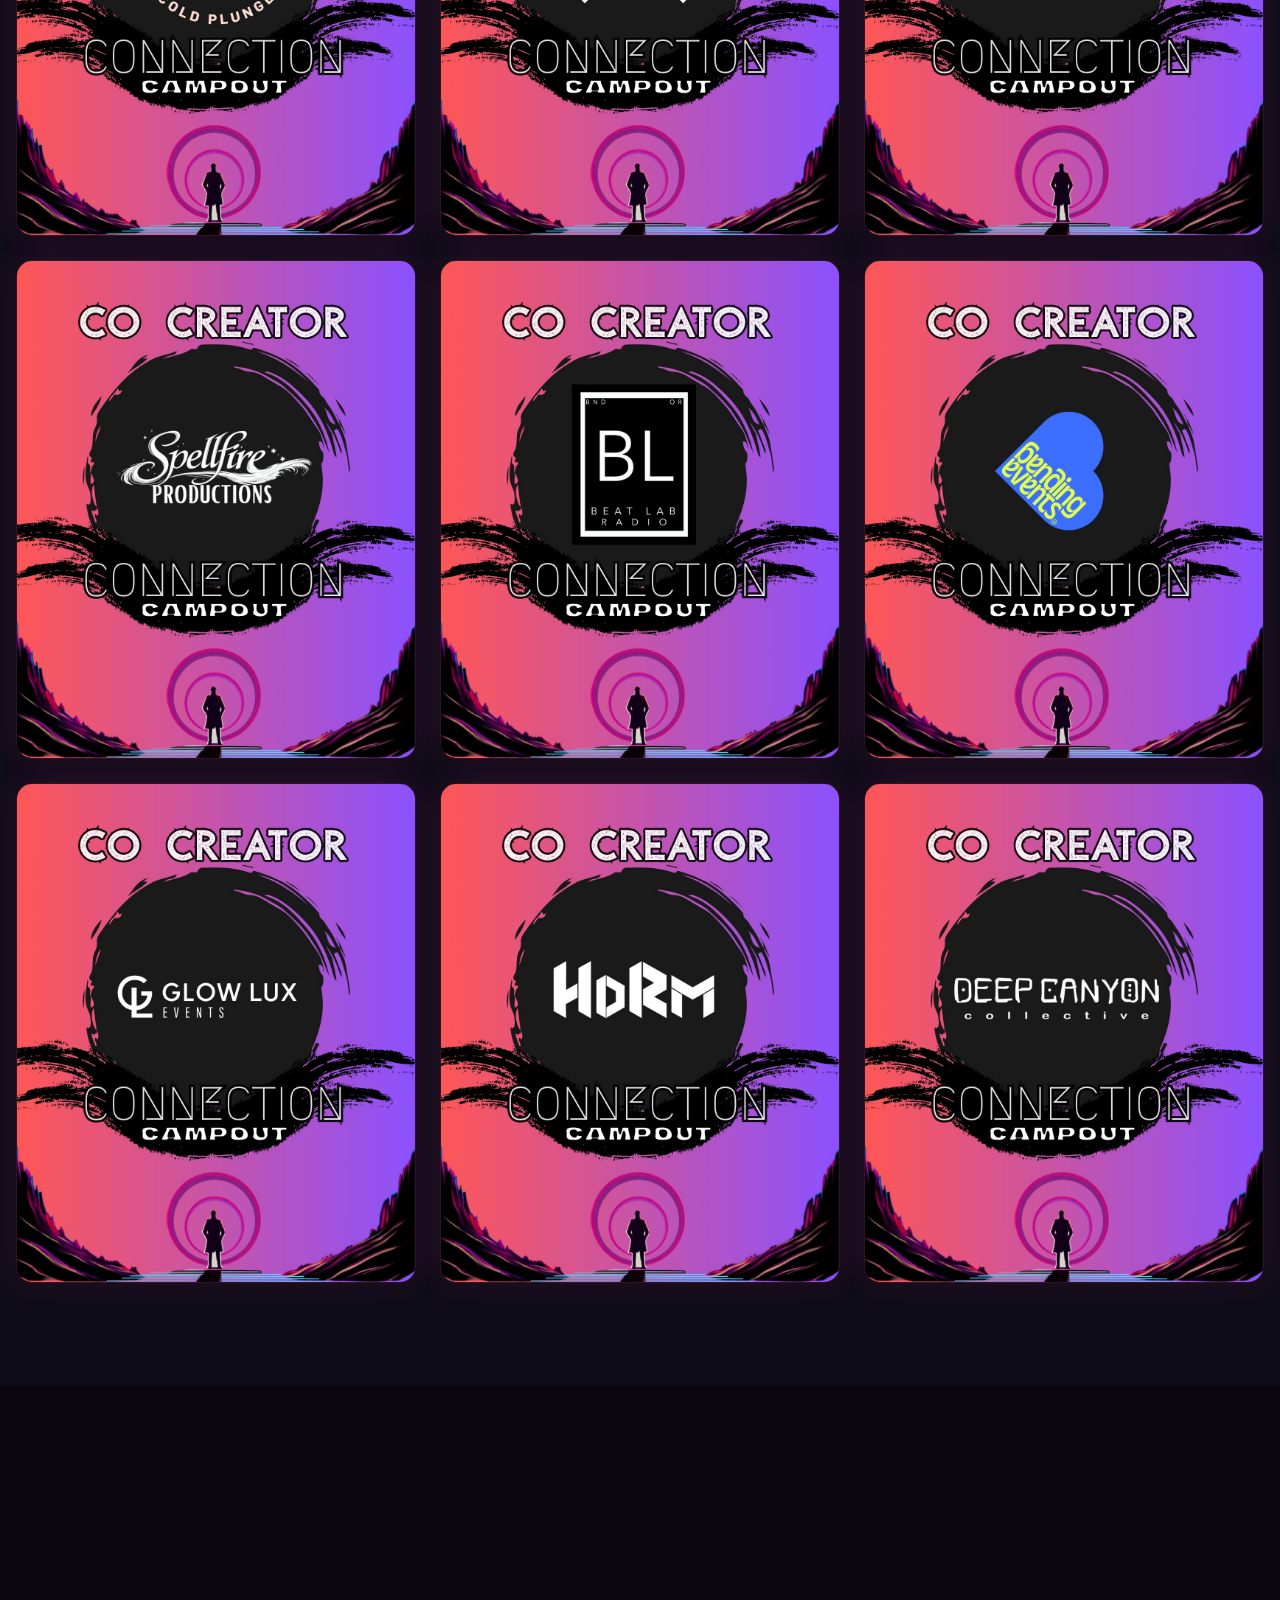
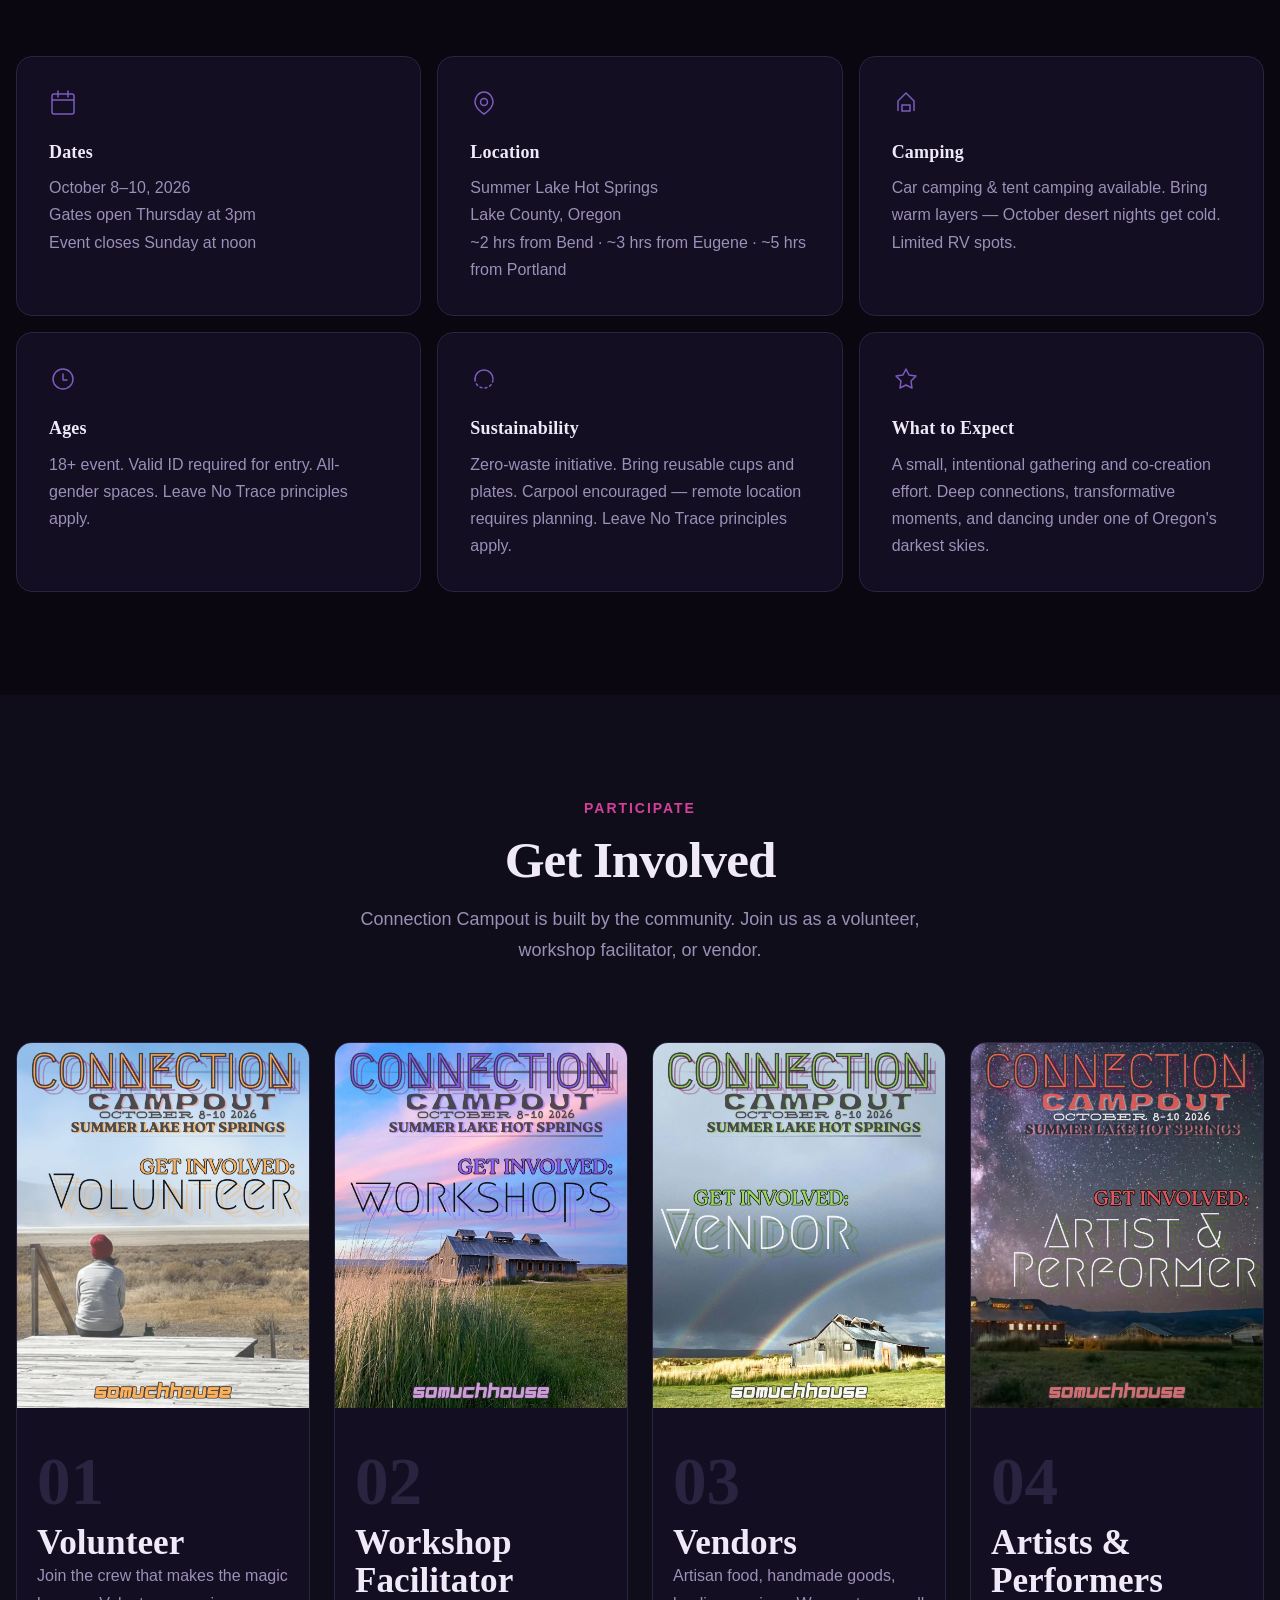
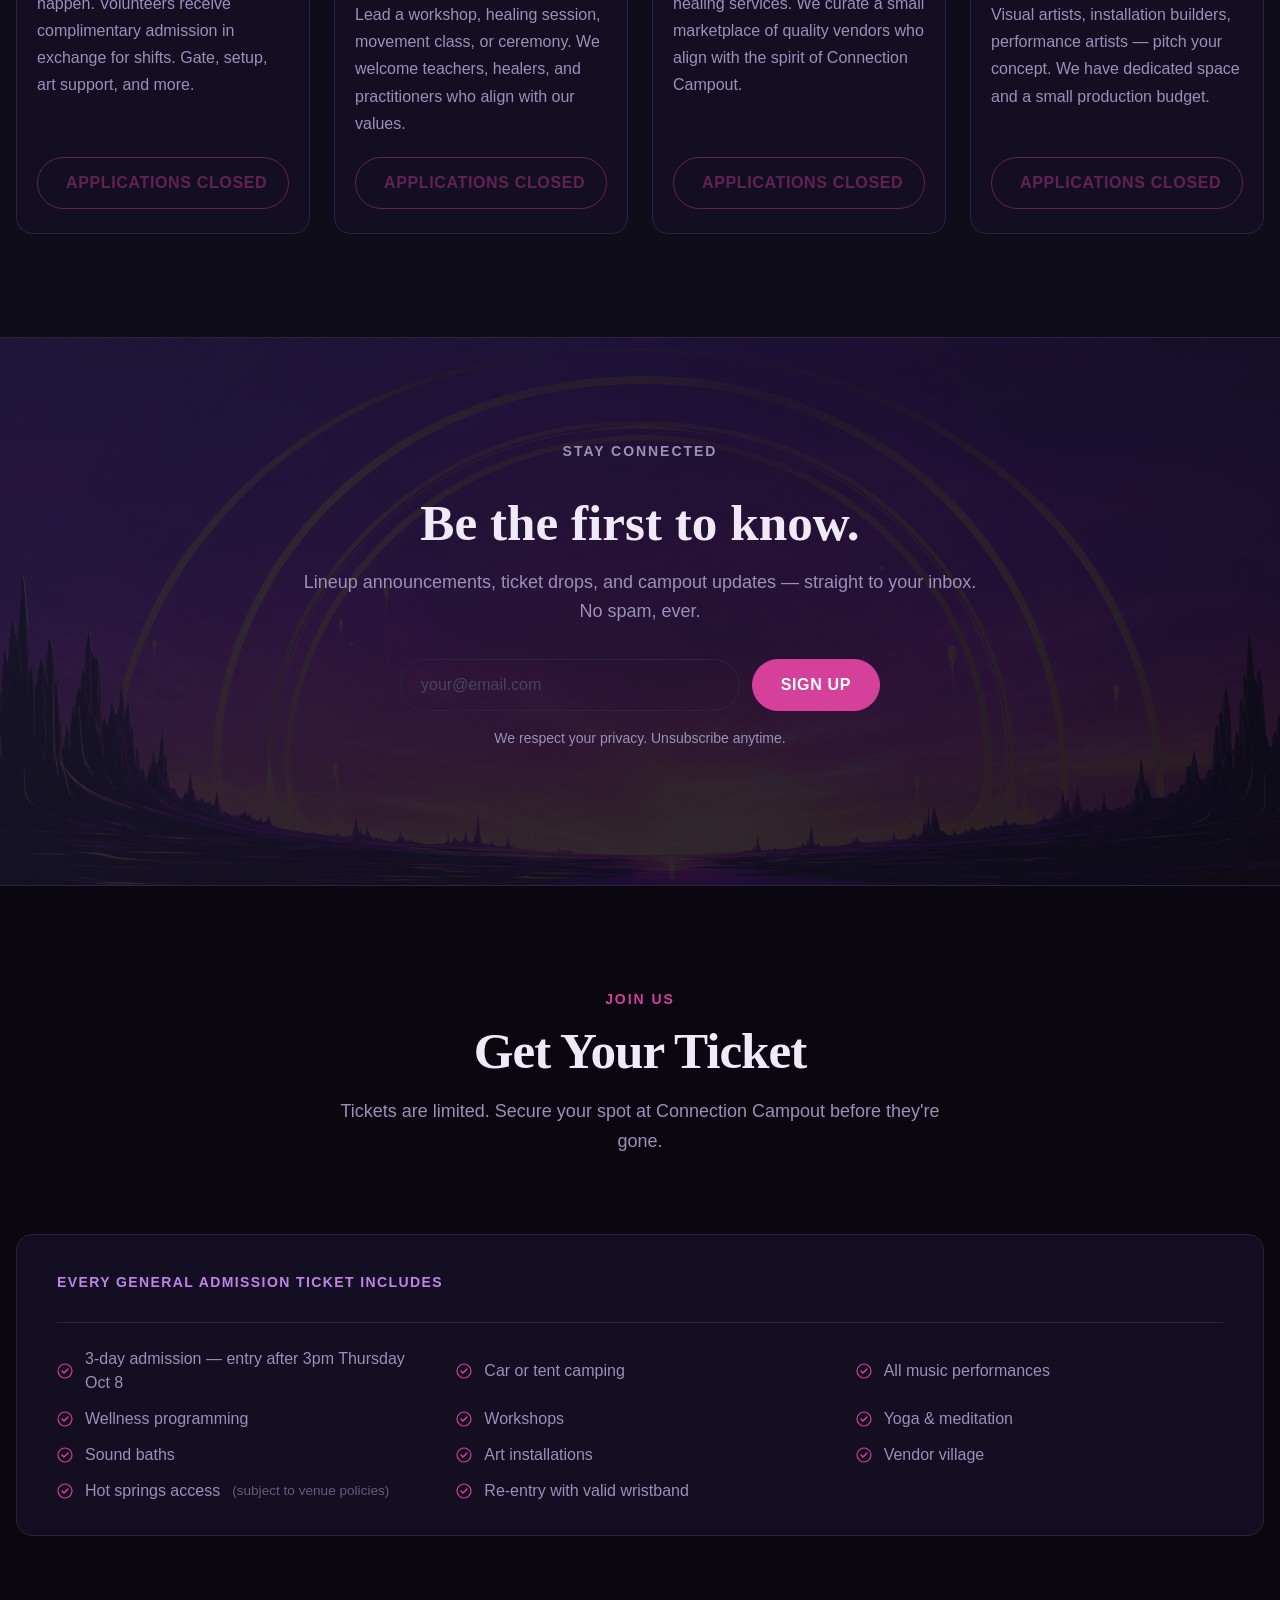
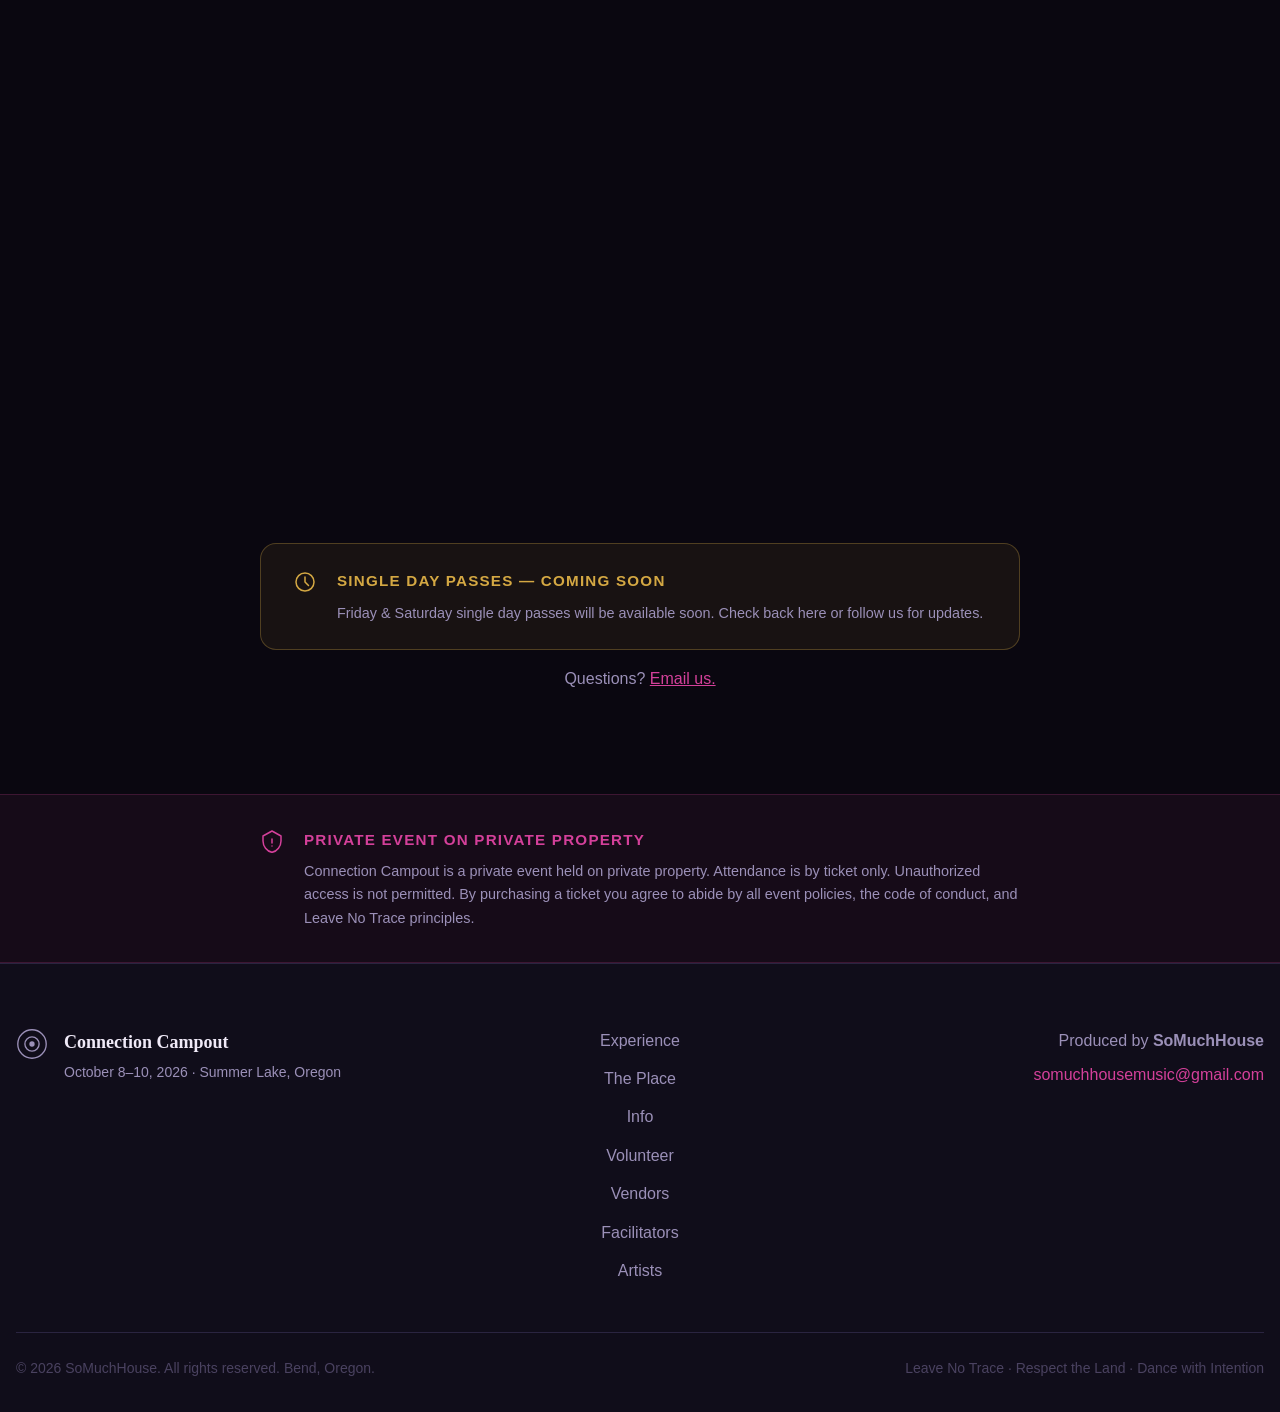
==== commit e9360387: "Add single day passes coming soon notice below ticket cards" ====
--- a/index.html
+++ b/index.html
@@ -447,6 +447,15 @@
           <p class="ticket-note">GA ticket purchased separately</p>
         </div>
       </div>
+      <div class="day-passes-notice">
+        <div class="day-passes-notice-icon">
+          <svg width="24" height="24" viewBox="0 0 24 24" fill="none"><circle cx="12" cy="12" r="9" stroke="currentColor" stroke-width="1.5"/><path d="M12 7v5l3.5 3.5" stroke="currentColor" stroke-width="1.5" stroke-linecap="round" stroke-linejoin="round"/></svg>
+        </div>
+        <div class="day-passes-notice-text">
+          <strong>Single Day Passes — Coming Soon</strong>
+          <p>Friday &amp; Saturday single day passes will be available soon. Check back here or follow us for updates.</p>
+        </div>
+      </div>
       <p class="tickets-note">Questions? <a href="mailto:somuchhousemusic@gmail.com">Email us.</a></p>
     </div>
   </section>
--- a/css/style.css
+++ b/css/style.css
@@ -1451,3 +1451,38 @@
 @media (max-width: 600px) {
   .private-notice { flex-direction: column; gap: var(--space-3); }
 }
+
+/* ---- SINGLE DAY PASSES NOTICE ---- */
+.day-passes-notice {
+  display: flex;
+  align-items: flex-start;
+  gap: var(--space-5);
+  max-width: 760px;
+  margin: var(--space-10) auto var(--space-4);
+  background: rgba(212, 168, 67, 0.07);
+  border: 1px solid rgba(212, 168, 67, 0.3);
+  border-radius: var(--radius-xl);
+  padding: var(--space-6) var(--space-8);
+}
+.day-passes-notice-icon {
+  flex-shrink: 0;
+  color: var(--color-accent-gold);
+  margin-top: 2px;
+}
+.day-passes-notice-text strong {
+  display: block;
+  color: var(--color-accent-gold);
+  font-size: 0.95rem;
+  text-transform: uppercase;
+  letter-spacing: 0.08em;
+  margin-bottom: var(--space-2);
+}
+.day-passes-notice-text p {
+  color: var(--color-text-muted);
+  font-size: 0.9rem;
+  line-height: 1.6;
+  margin: 0;
+}
+@media (max-width: 600px) {
+  .day-passes-notice { flex-direction: column; gap: var(--space-3); padding: var(--space-5); }
+}
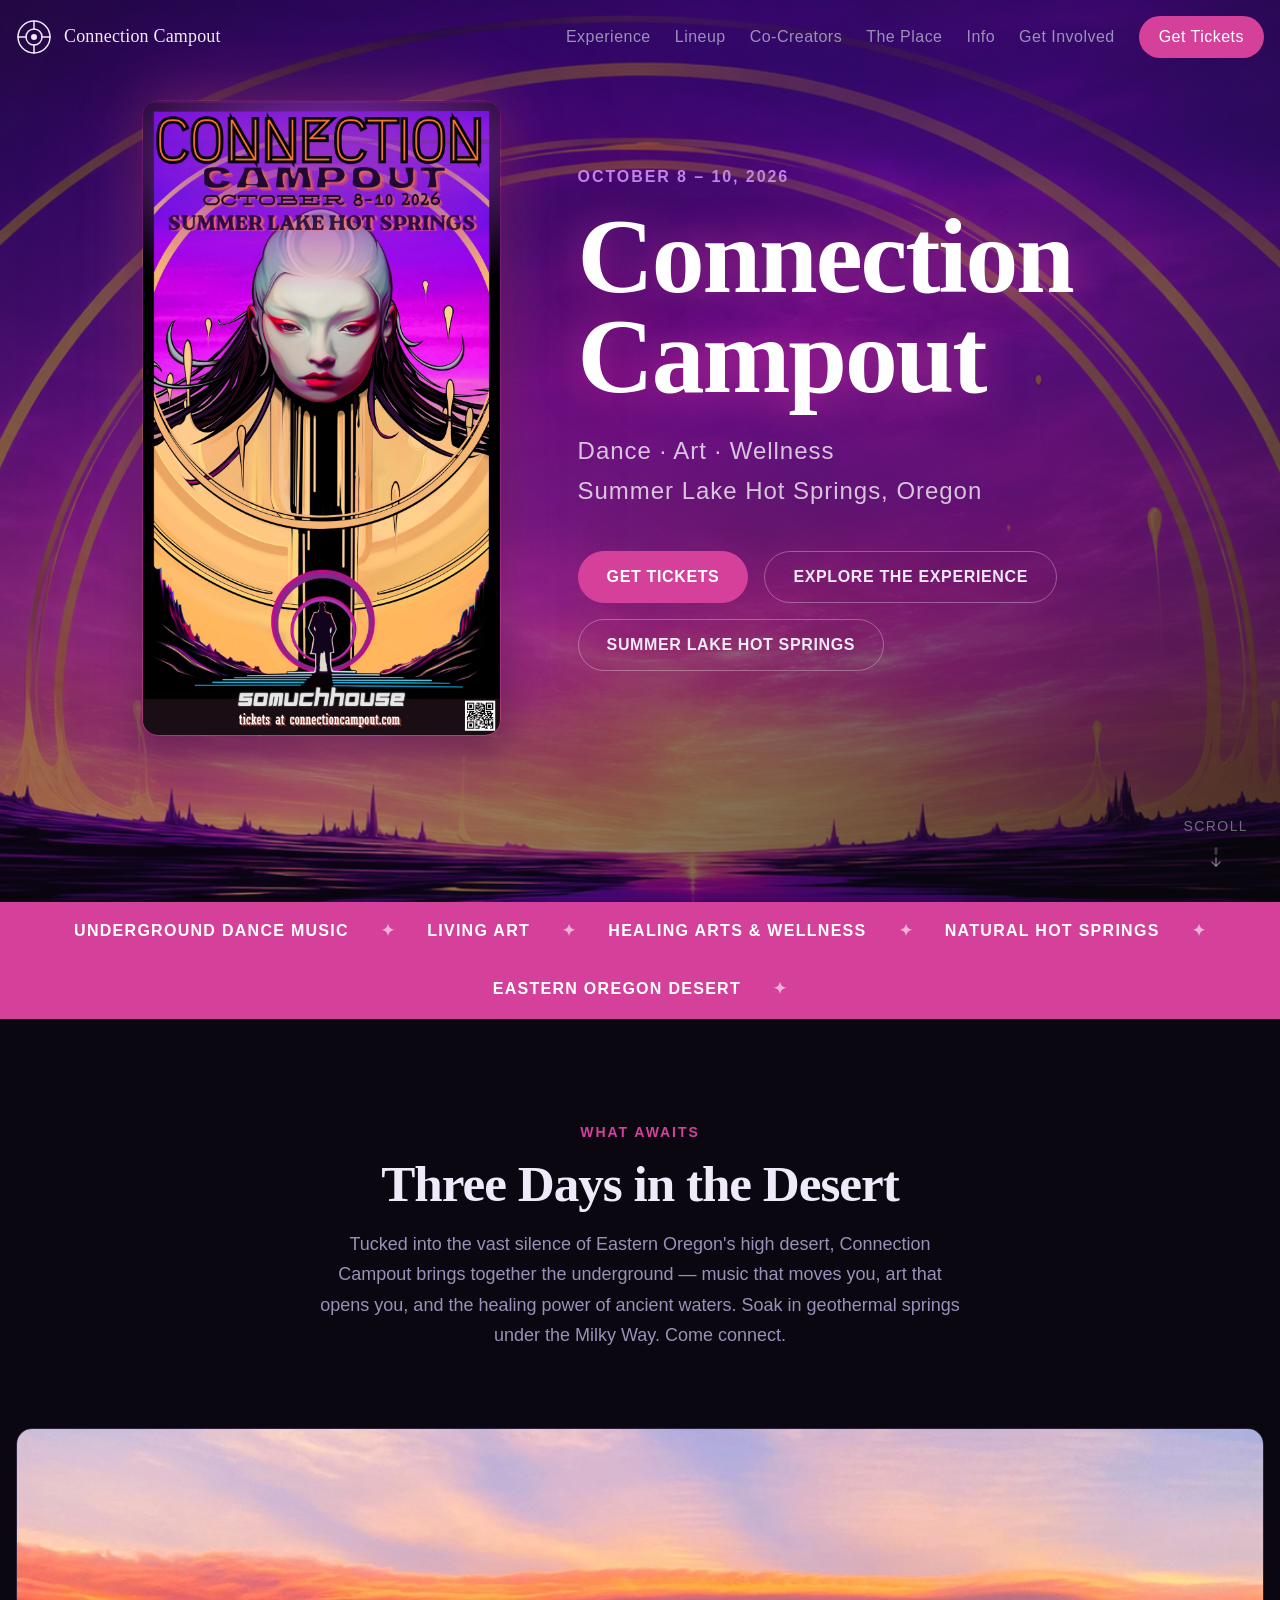
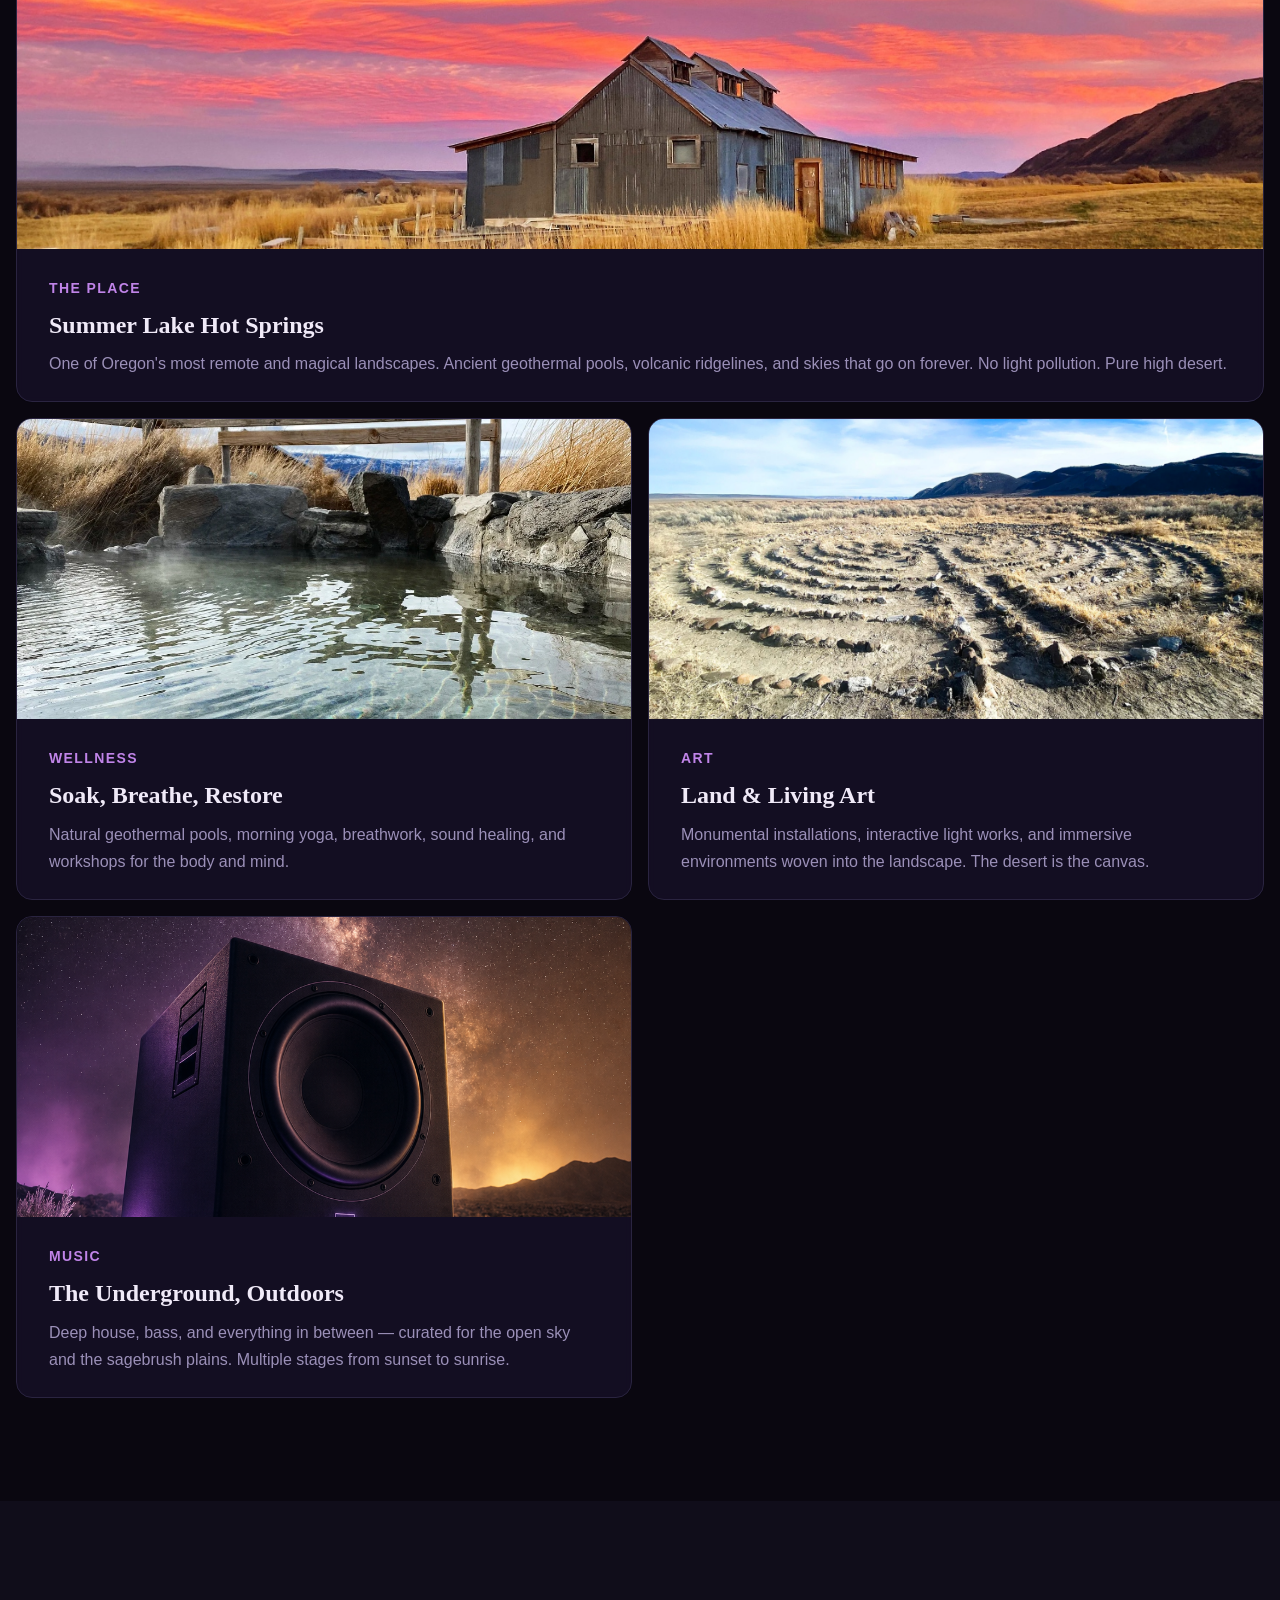
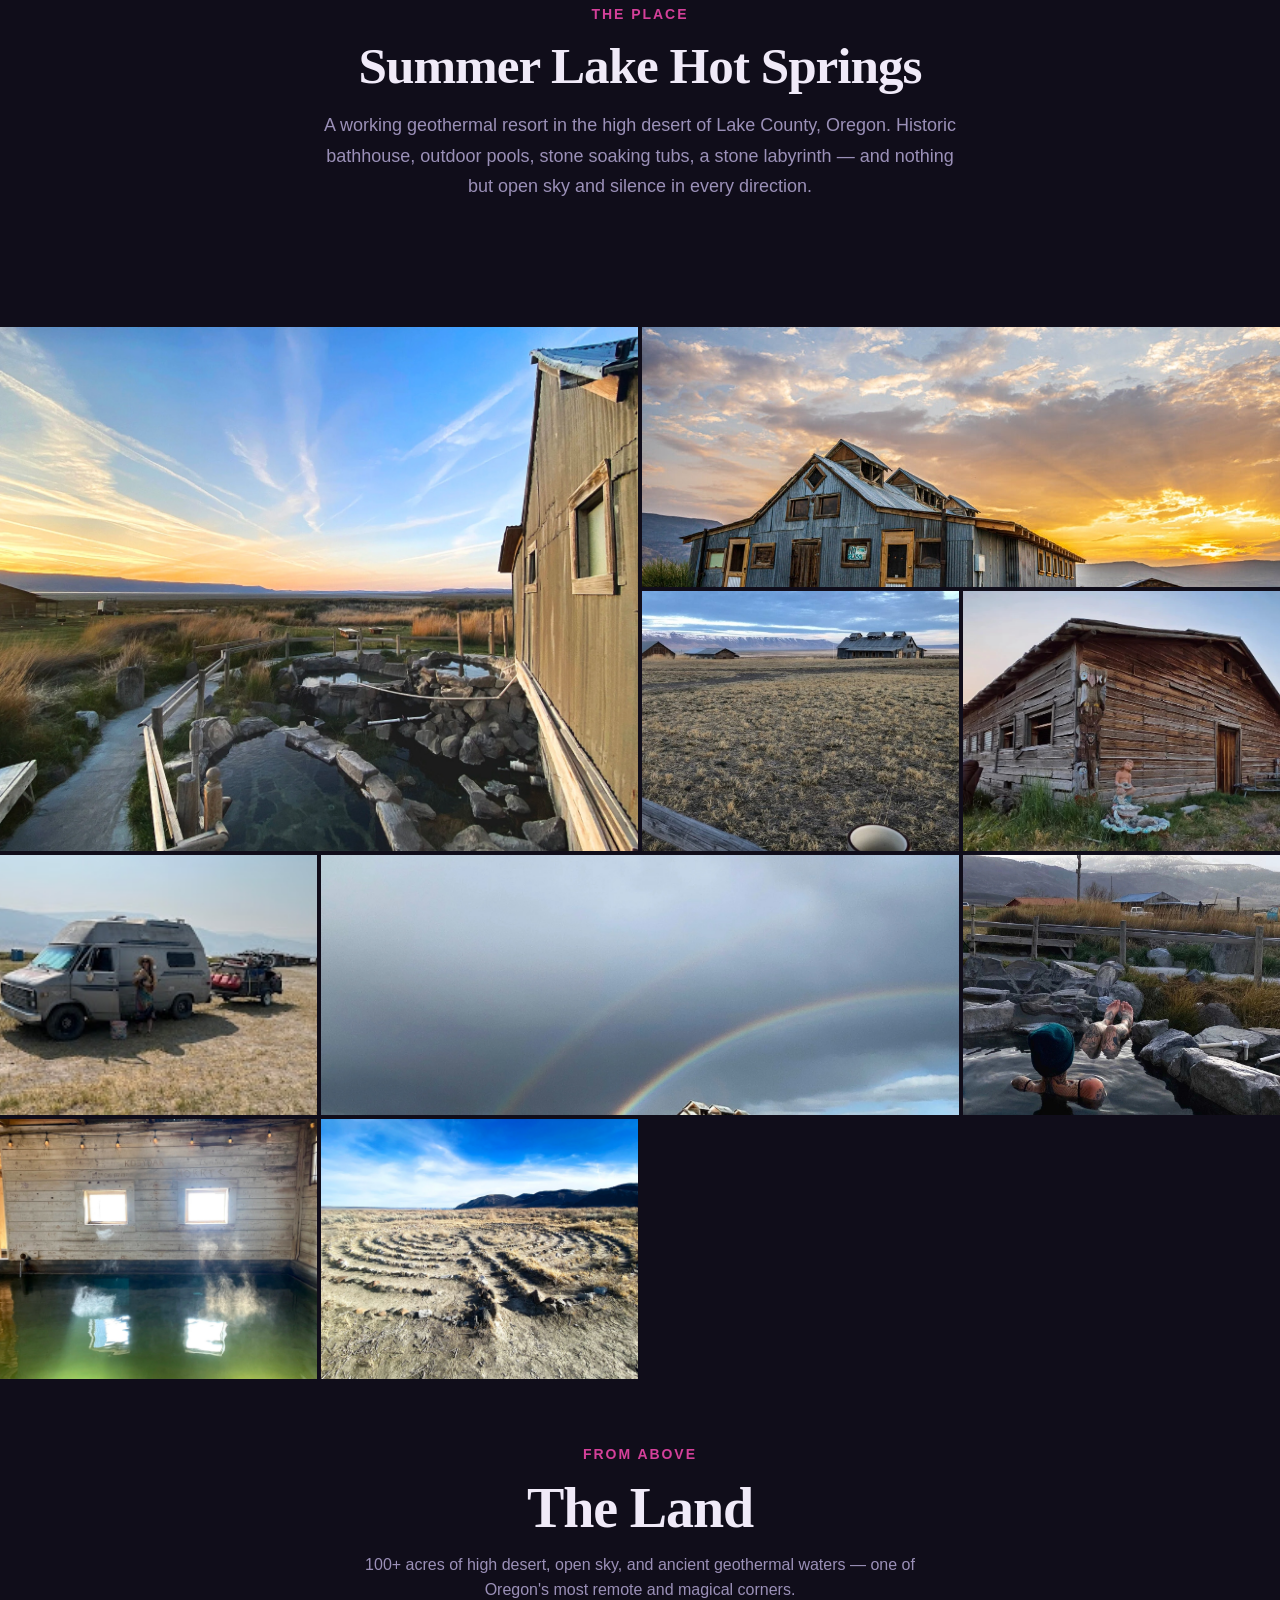
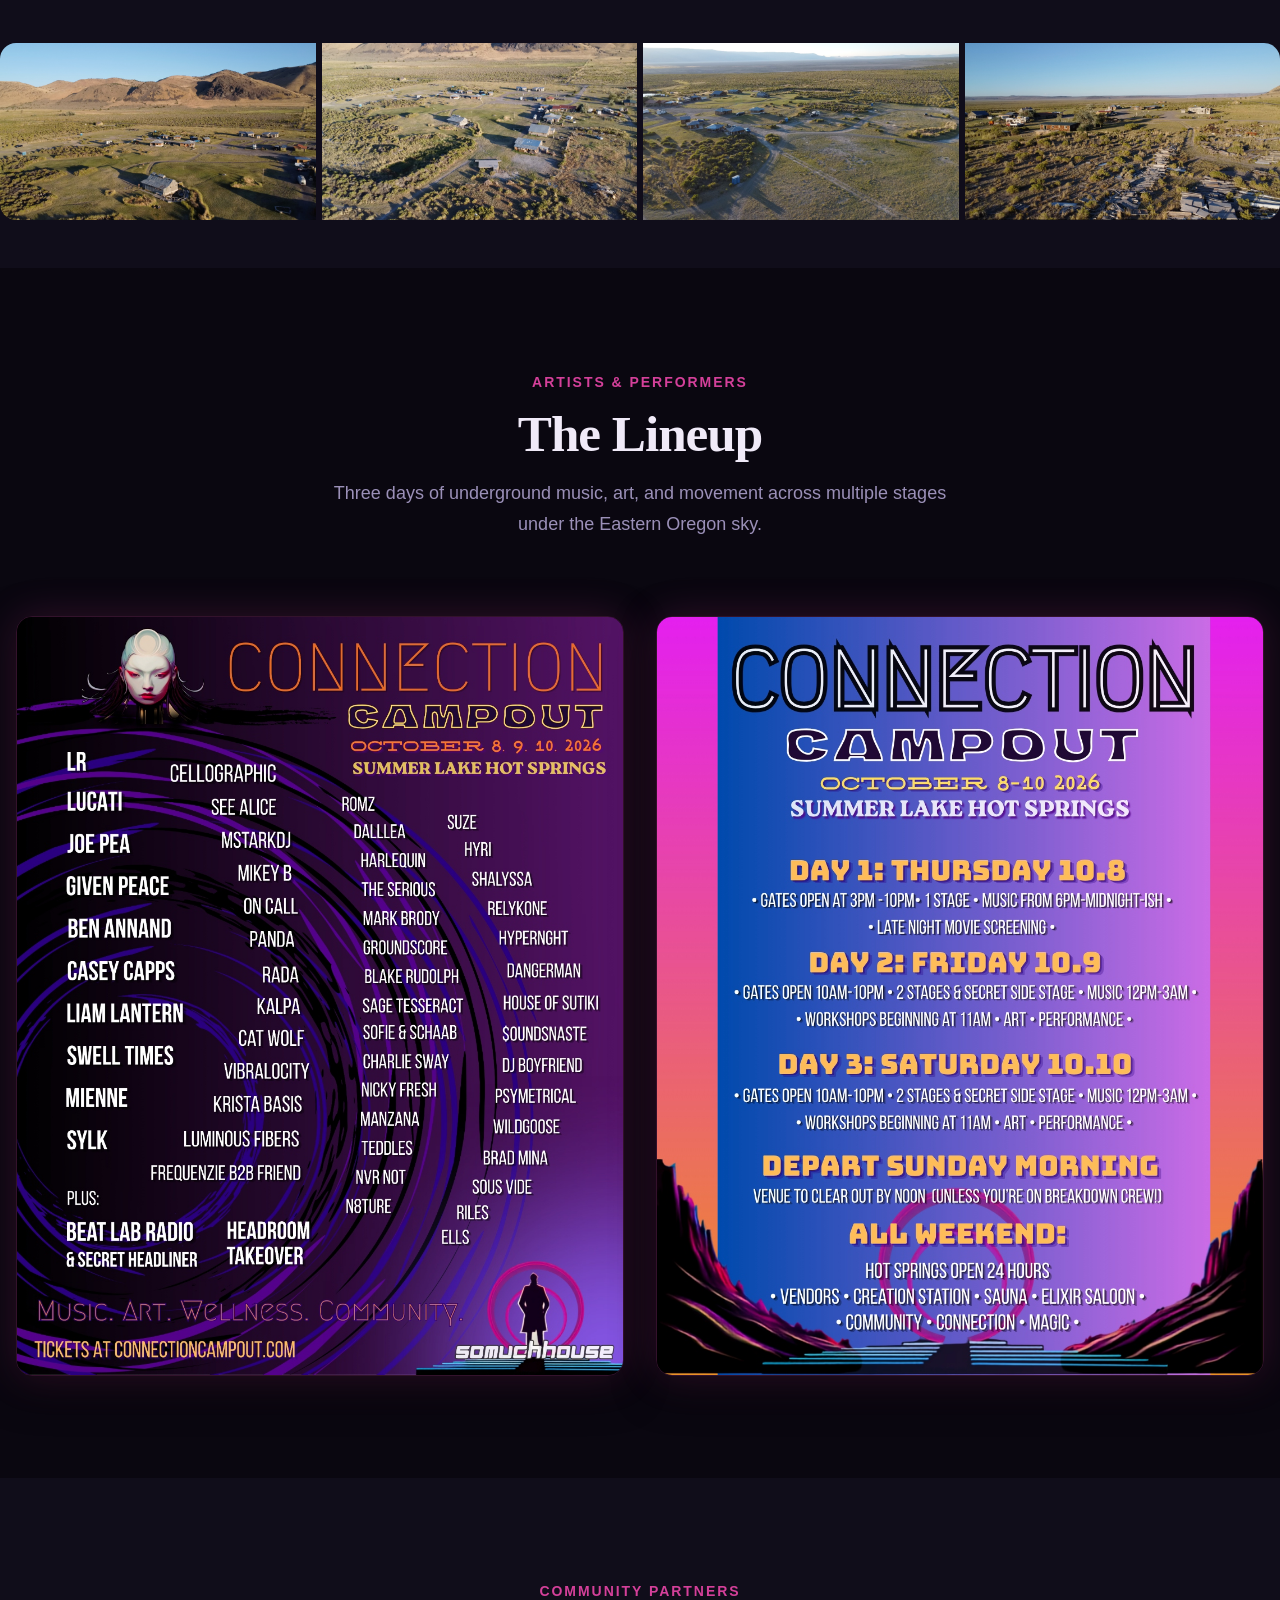
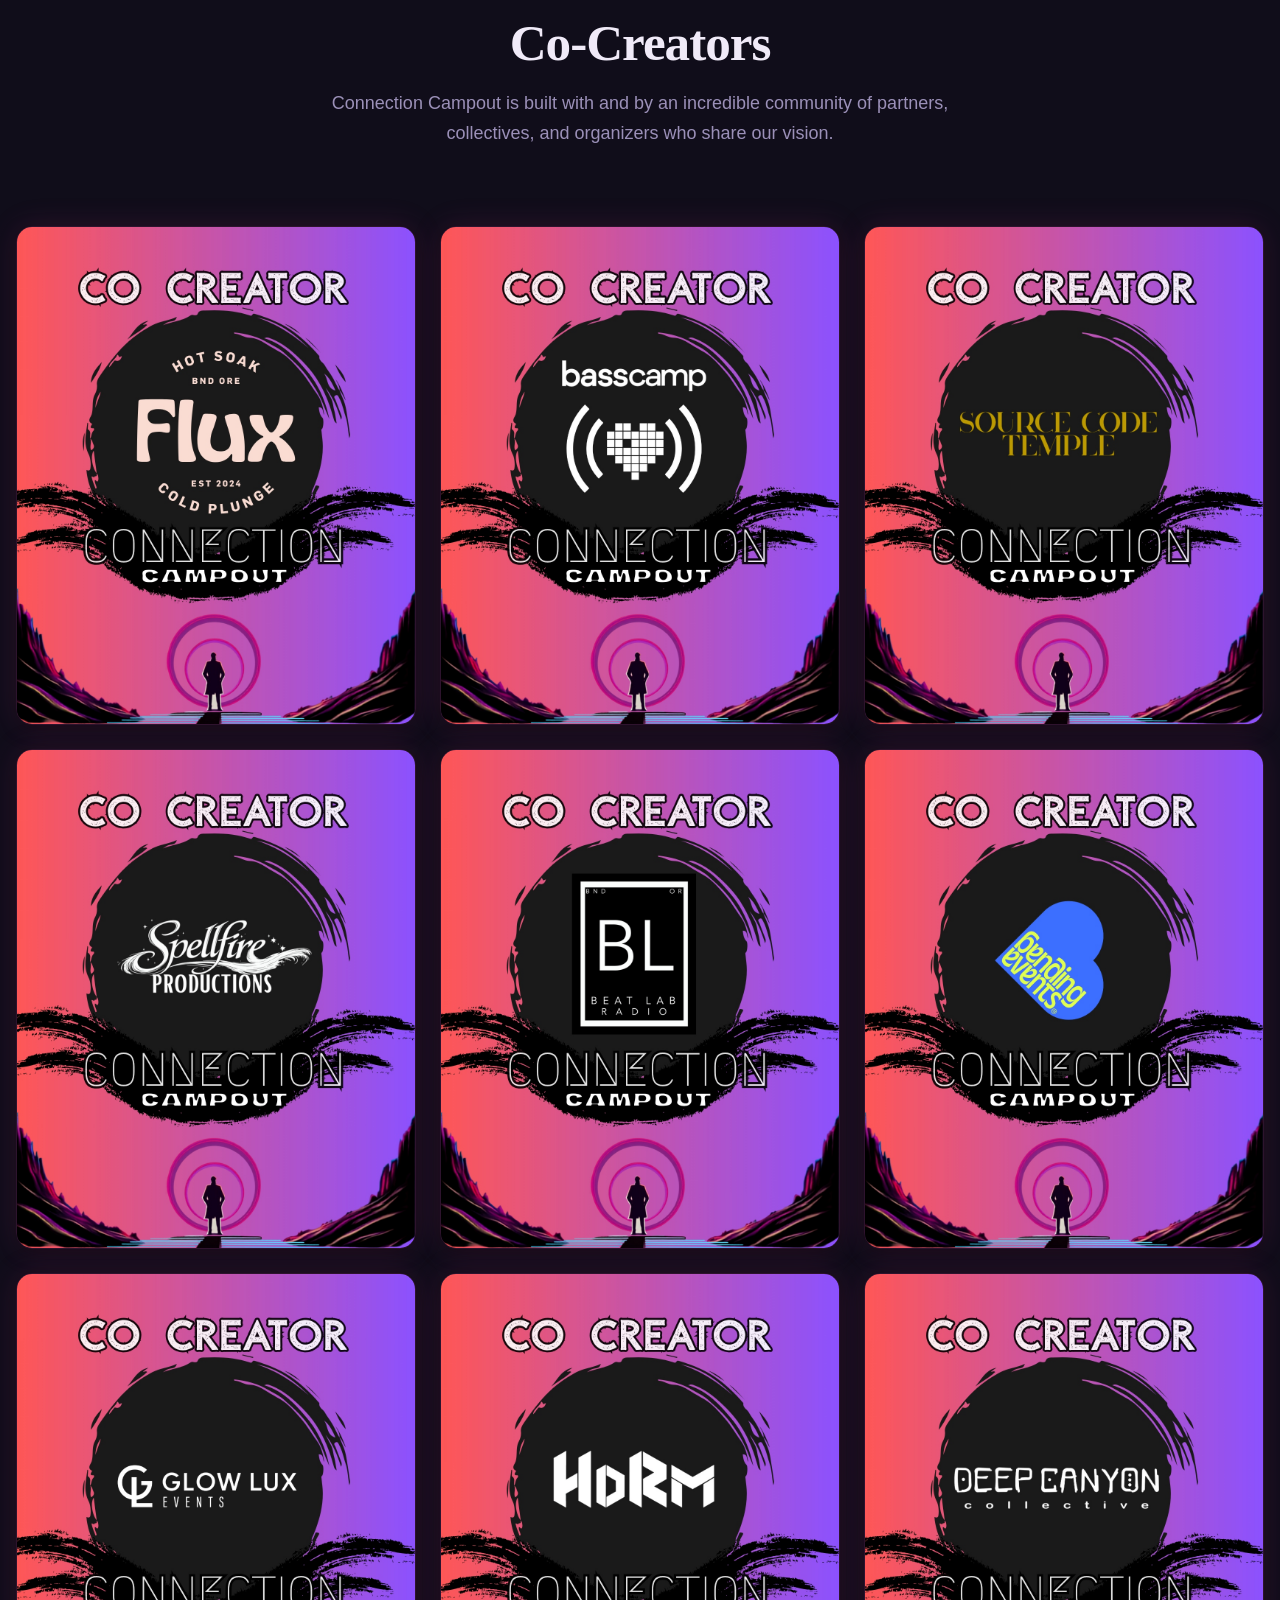
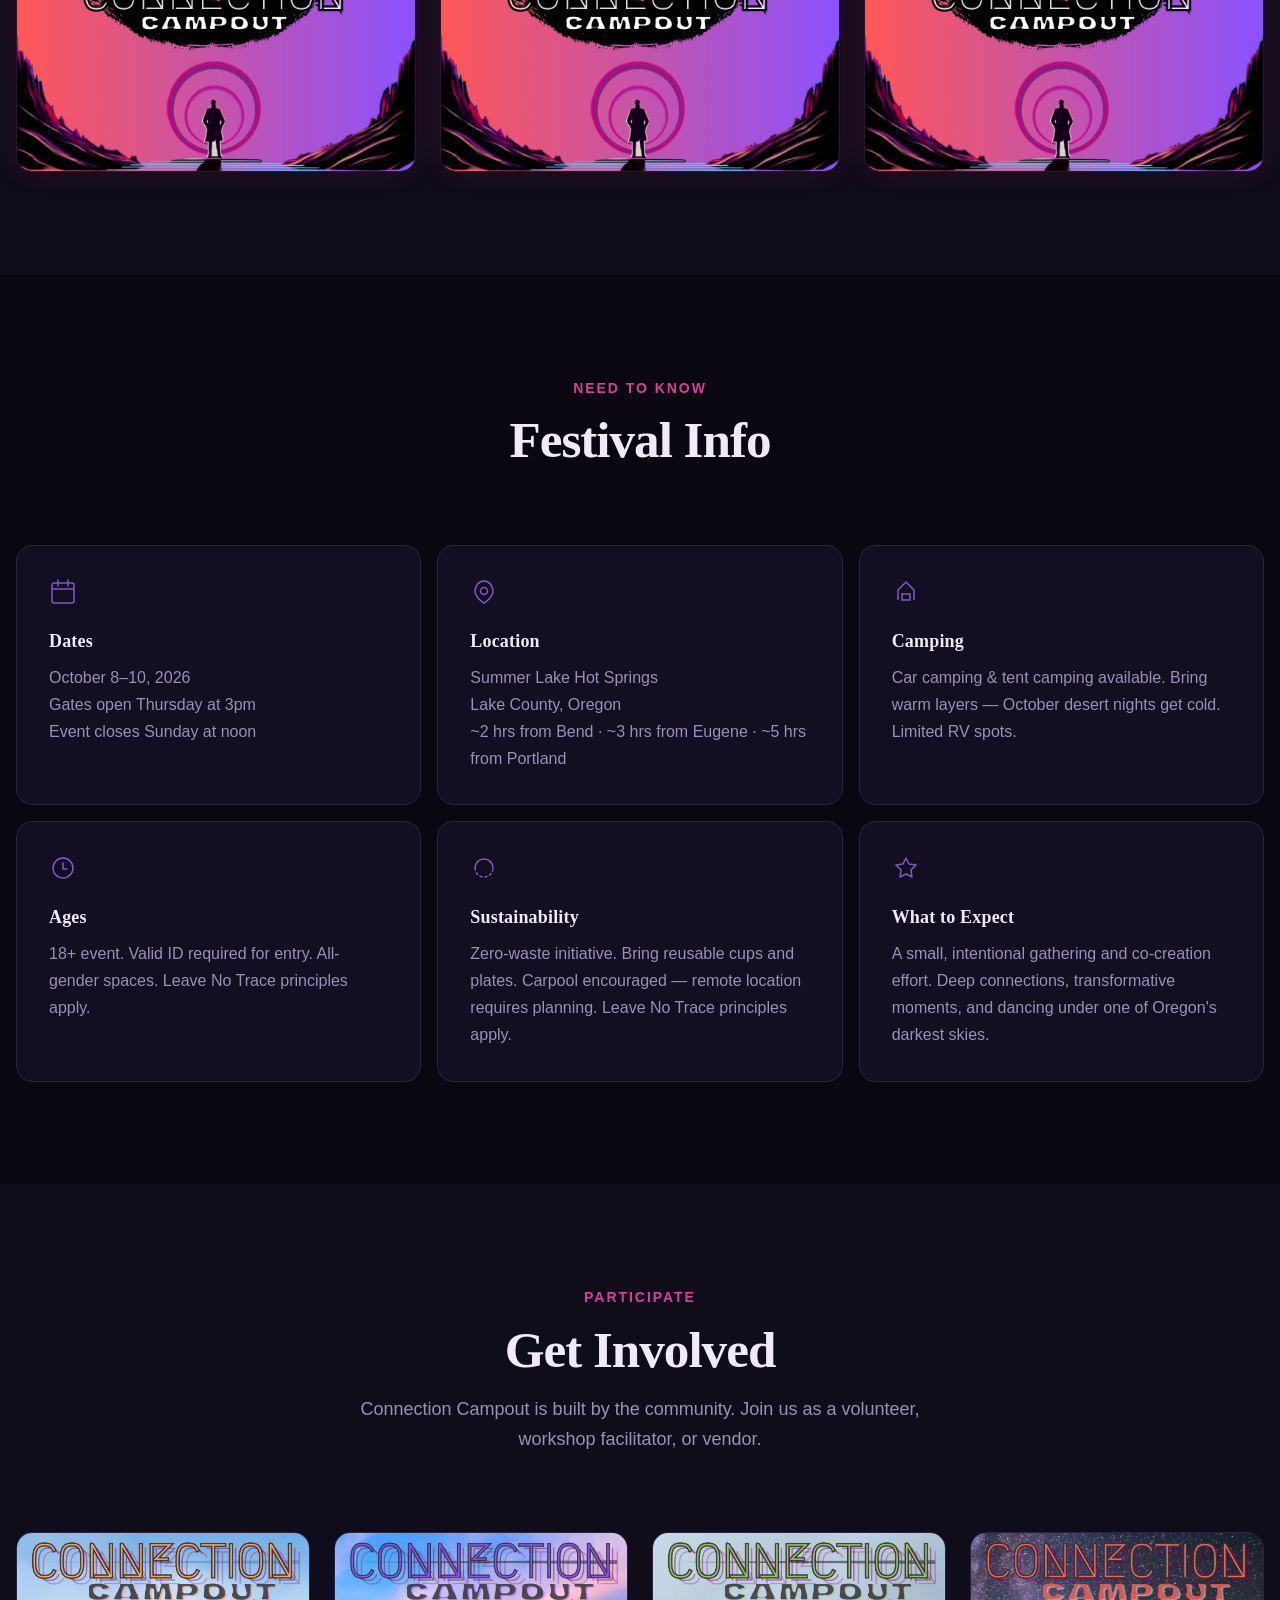
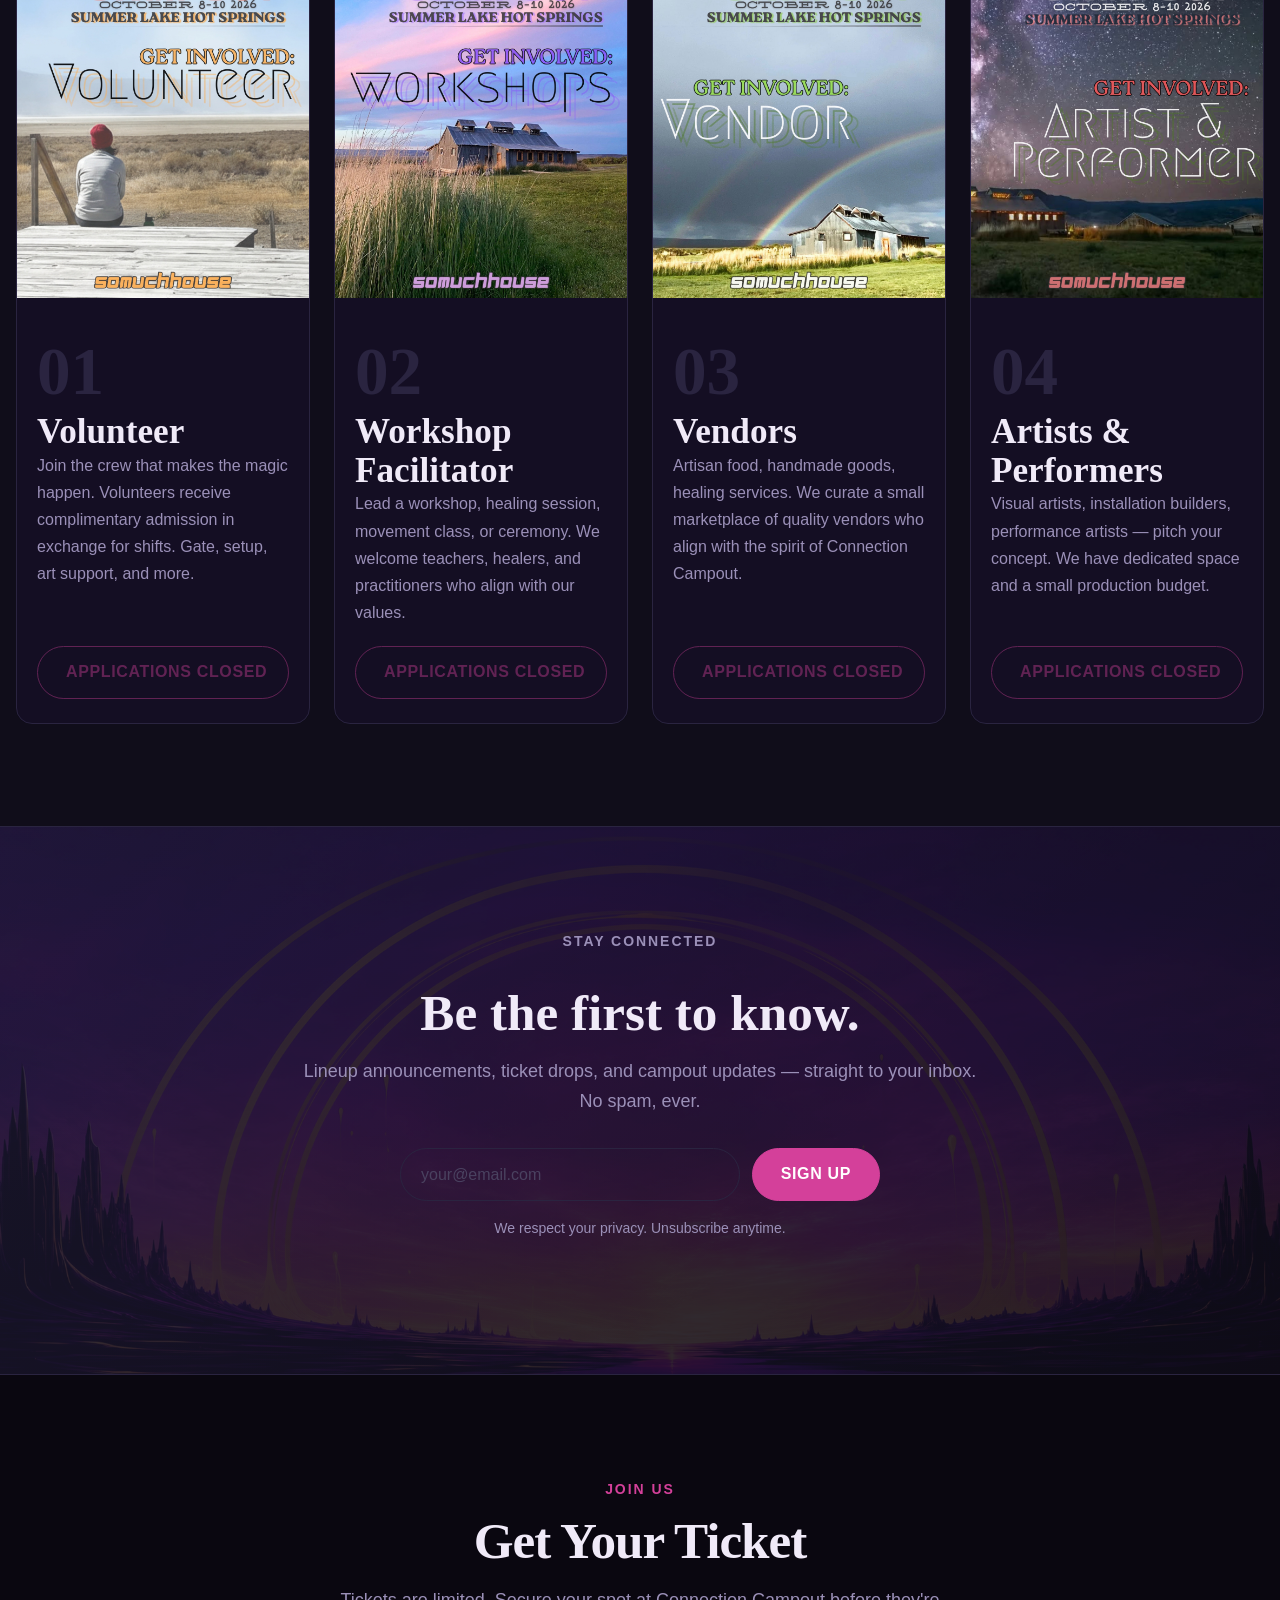
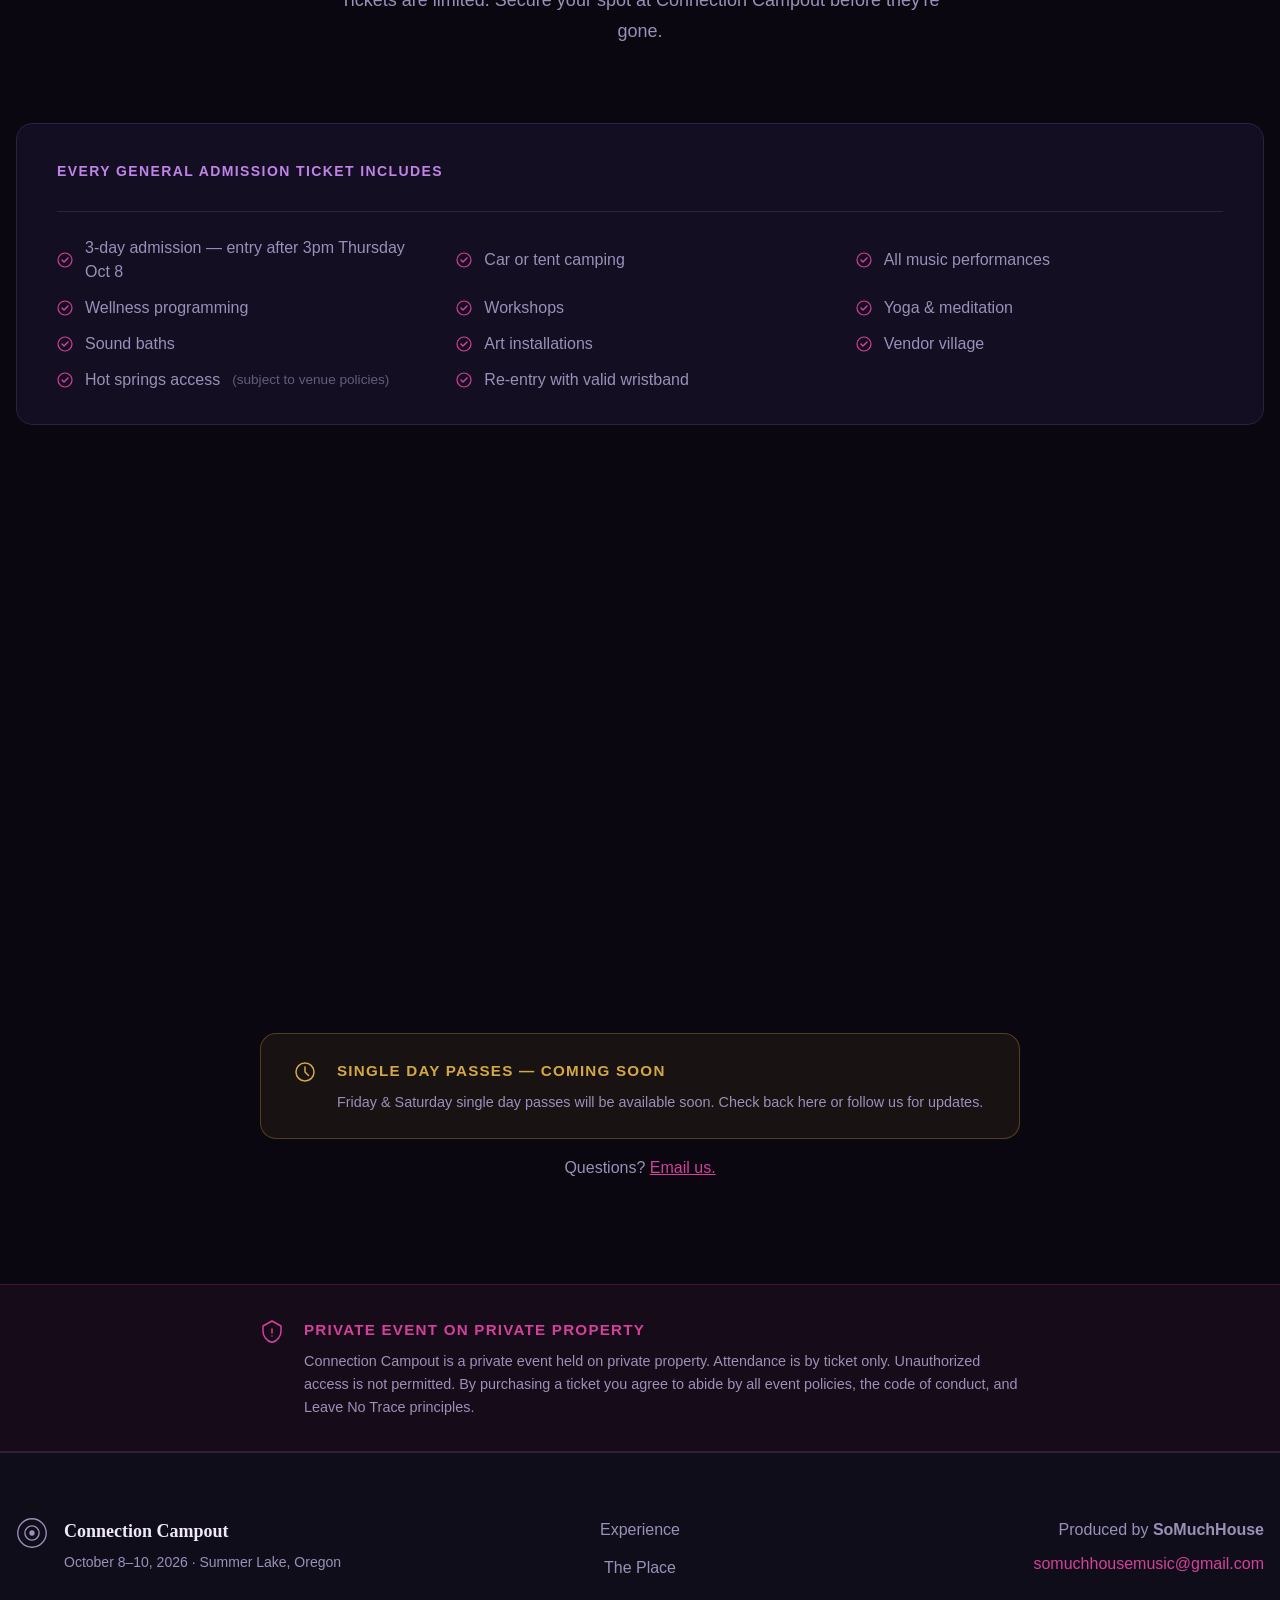
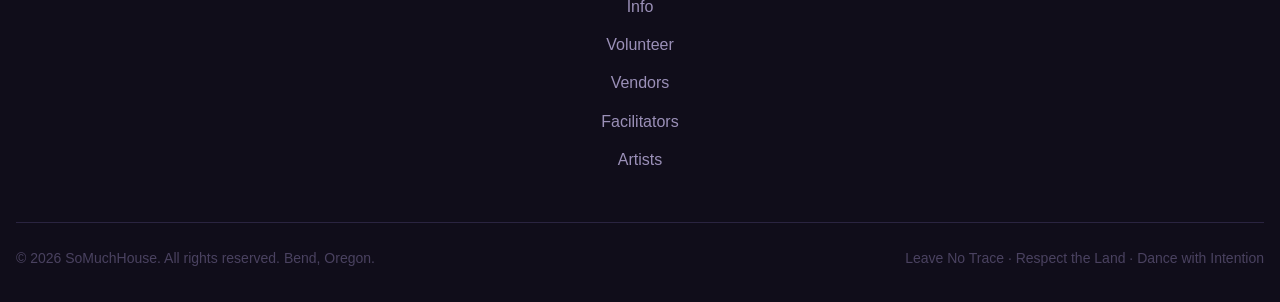
==== commit db73d083: "Add 9 new venue photos: editorial gallery + aerial drone strip in The Place section" ====
--- a/index.html
+++ b/index.html
@@ -158,33 +158,63 @@
       </div>
     </div>
 
-    <div class="gallery-grid">
-      <div class="gallery-item gallery-item--tall">
-        <img src="images/bathhouse_angle.jpg" alt="Inside the historic Summer Lake bathhouse — steaming geothermal pool with 'Respect These Healing Waters' sign" loading="lazy"/>
-      </div>
+    <!-- Editorial photo grid: ground-level atmosphere -->
+    <div class="gallery-grid gallery-grid--editorial">
+      <!-- Hero: soaking pools at golden sunset, spans 2 rows -->
+      <div class="gallery-item gallery-item--hero">
+        <img src="images/venue_pools_sunset.jpg" alt="Outdoor rock soaking pools at Summer Lake Hot Springs at golden sunset" loading="lazy"/>
+      </div>
+      <!-- Bathhouse at dramatic sunset sky -->
+      <div class="gallery-item gallery-item--wide">
+        <img src="images/venue_bathhouse_sunset.jpg" alt="The iconic Summer Lake bathhouse against a dramatic golden sunset sky" loading="lazy"/>
+      </div>
+      <!-- Morning coffee with property view -->
       <div class="gallery-item">
-        <img src="images/soaking_pools5.jpg" alt="Outdoor soaking pool at Summer Lake Hot Springs with blue sky reflection" loading="lazy"/>
+        <img src="images/venue_morning_coffee.jpg" alt="Morning coffee mug with Summer Lake Hot Springs bathhouse and snowy mountains in the distance" loading="lazy"/>
+      </div>
+      <!-- Old barn with totem at sunset -->
+      <div class="gallery-item">
+        <img src="images/venue_barn_sunset.jpg" alt="Rustic old barn with totem pole and mermaid statue at Summer Lake at sunset" loading="lazy"/>
+      </div>
+      <!-- Van camping on the property -->
+      <div class="gallery-item">
+        <img src="images/venue_vancamp.jpg" alt="Van and camper parked on the Summer Lake Hot Springs property, Oregon desert backdrop" loading="lazy"/>
+      </div>
+      <!-- Existing gallery shots -->
+      <div class="gallery-item gallery-item--wide">
+        <img src="images/bathhouse_rainbow.jpg" alt="Double rainbow over the Summer Lake Hot Springs bathhouse" loading="lazy"/>
       </div>
       <div class="gallery-item">
         <img src="images/rock_pools.jpg" alt="Person soaking in a rock pool at Summer Lake Hot Springs with mountain view" loading="lazy"/>
       </div>
-      <div class="gallery-item gallery-item--wide">
-        <img src="images/soaking_pools6.jpg" alt="Soaking pool beside the historic bathhouse at Summer Lake, Oregon" loading="lazy"/>
-      </div>
       <div class="gallery-item">
-        <img src="images/bathhouse_windows.jpg" alt="Steam rising inside the Summer Lake Hot Springs bathhouse, two windows reflecting light" loading="lazy"/>
+        <img src="images/bathhouse_windows.jpg" alt="Steam rising inside the Summer Lake Hot Springs bathhouse" loading="lazy"/>
       </div>
       <div class="gallery-item">
-        <img src="images/soaking_pools2.jpg" alt="Clear outdoor hot spring pool at Summer Lake with desert landscape" loading="lazy"/>
-      </div>
-      <div class="gallery-item gallery-item--wide">
-        <img src="images/bathhouse_rainbow.jpg" alt="Double rainbow over the Summer Lake Hot Springs bathhouse" loading="lazy"/>
-      </div>
-      <div class="gallery-item">
-        <img src="images/labyrinth.jpg" alt="Stone labyrinth at Summer Lake Oregon with volcanic mountains in the background" loading="lazy"/>
-      </div>
-      <div class="gallery-item">
-        <img src="images/soaking_pools7.jpg" alt="Summer Lake Hot Springs bathhouse at golden hour" loading="lazy"/>
+        <img src="images/labyrinth.jpg" alt="Stone labyrinth at Summer Lake Oregon with volcanic mountains" loading="lazy"/>
+      </div>
+    </div>
+
+    <!-- Aerial drone strip -->
+    <div class="aerial-strip">
+      <div class="aerial-strip-header">
+        <p class="section-label" style="text-align:center;">From Above</p>
+        <h3 class="aerial-strip-title">The Land</h3>
+        <p class="aerial-strip-body">100+ acres of high desert, open sky, and ancient geothermal waters — one of Oregon's most remote and magical corners.</p>
+      </div>
+      <div class="aerial-scroll">
+        <div class="aerial-item">
+          <img src="images/aerial_3.jpg" alt="Aerial drone view of Summer Lake Hot Springs with mountains behind" loading="lazy"/>
+        </div>
+        <div class="aerial-item">
+          <img src="images/aerial_1.jpg" alt="Aerial drone view of Summer Lake Hot Springs property at golden hour" loading="lazy"/>
+        </div>
+        <div class="aerial-item">
+          <img src="images/aerial_2.jpg" alt="Aerial drone view of Summer Lake Hot Springs campground and open desert" loading="lazy"/>
+        </div>
+        <div class="aerial-item">
+          <img src="images/aerial_4.jpg" alt="Aerial drone view of Summer Lake Hot Springs with sagebrush desert" loading="lazy"/>
+        </div>
       </div>
     </div>
   </section>
--- a/css/style.css
+++ b/css/style.css
@@ -1486,3 +1486,66 @@
 @media (max-width: 600px) {
   .day-passes-notice { flex-direction: column; gap: var(--space-3); padding: var(--space-5); }
 }
+
+/* ---- GALLERY: EDITORIAL HERO ITEM ---- */
+.gallery-item--hero {
+  grid-column: span 2;
+  grid-row: span 2;
+}
+
+/* ---- AERIAL DRONE STRIP ---- */
+.aerial-strip {
+  margin-top: var(--space-16);
+  padding: 0 0 var(--space-12);
+}
+.aerial-strip-title {
+  text-align: center;
+  font-size: clamp(2rem, 5vw, 3.5rem);
+  font-weight: 700;
+  letter-spacing: -0.02em;
+  margin: var(--space-2) 0 var(--space-3);
+  color: var(--color-text);
+}
+.aerial-strip-body {
+  text-align: center;
+  color: var(--color-text-muted);
+  font-size: 1rem;
+  max-width: 560px;
+  margin: 0 auto var(--space-10);
+  line-height: 1.6;
+}
+.aerial-scroll {
+  display: grid;
+  grid-template-columns: repeat(4, 1fr);
+  gap: 6px;
+  width: 100%;
+}
+.aerial-item {
+  overflow: hidden;
+  border-radius: 0;
+  aspect-ratio: 16 / 9;
+  position: relative;
+}
+.aerial-item:first-child { border-radius: var(--radius-xl) 0 0 var(--radius-xl); }
+.aerial-item:last-child  { border-radius: 0 var(--radius-xl) var(--radius-xl) 0; }
+.aerial-item img {
+  width: 100%;
+  height: 100%;
+  object-fit: cover;
+  display: block;
+  transition: transform 0.5s ease;
+}
+.aerial-item:hover img { transform: scale(1.04); }
+
+@media (max-width: 900px) {
+  .gallery-item--hero { grid-column: span 2; grid-row: span 1; }
+  .aerial-scroll { grid-template-columns: repeat(2, 1fr); }
+  .aerial-item:first-child { border-radius: var(--radius-xl) 0 0 0; }
+  .aerial-item:last-child  { border-radius: 0 0 var(--radius-xl) 0; }
+  .aerial-item:nth-child(2) { border-radius: 0 var(--radius-xl) 0 0; }
+  .aerial-item:nth-child(3) { border-radius: 0 0 0 var(--radius-xl); }
+}
+@media (max-width: 560px) {
+  .aerial-scroll { grid-template-columns: 1fr 1fr; gap: 4px; }
+  .aerial-item { aspect-ratio: 4 / 3; }
+}
